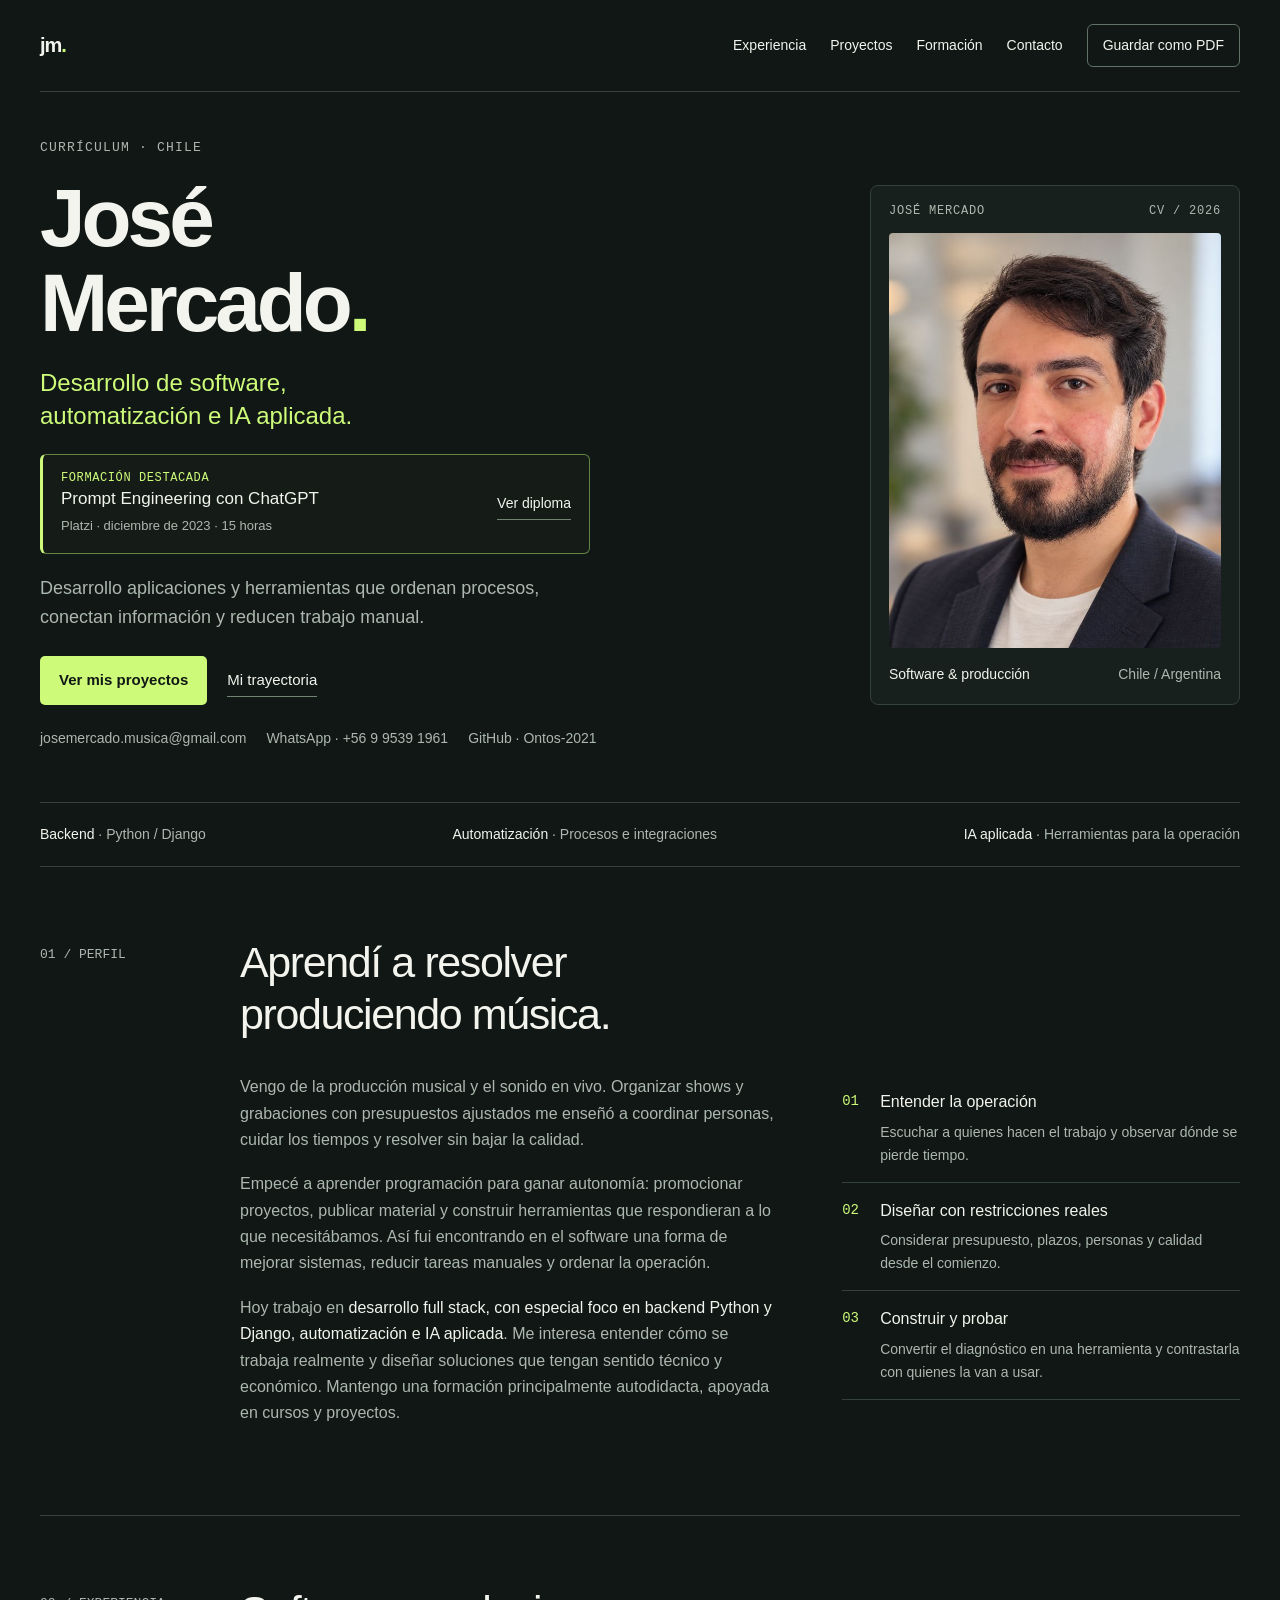
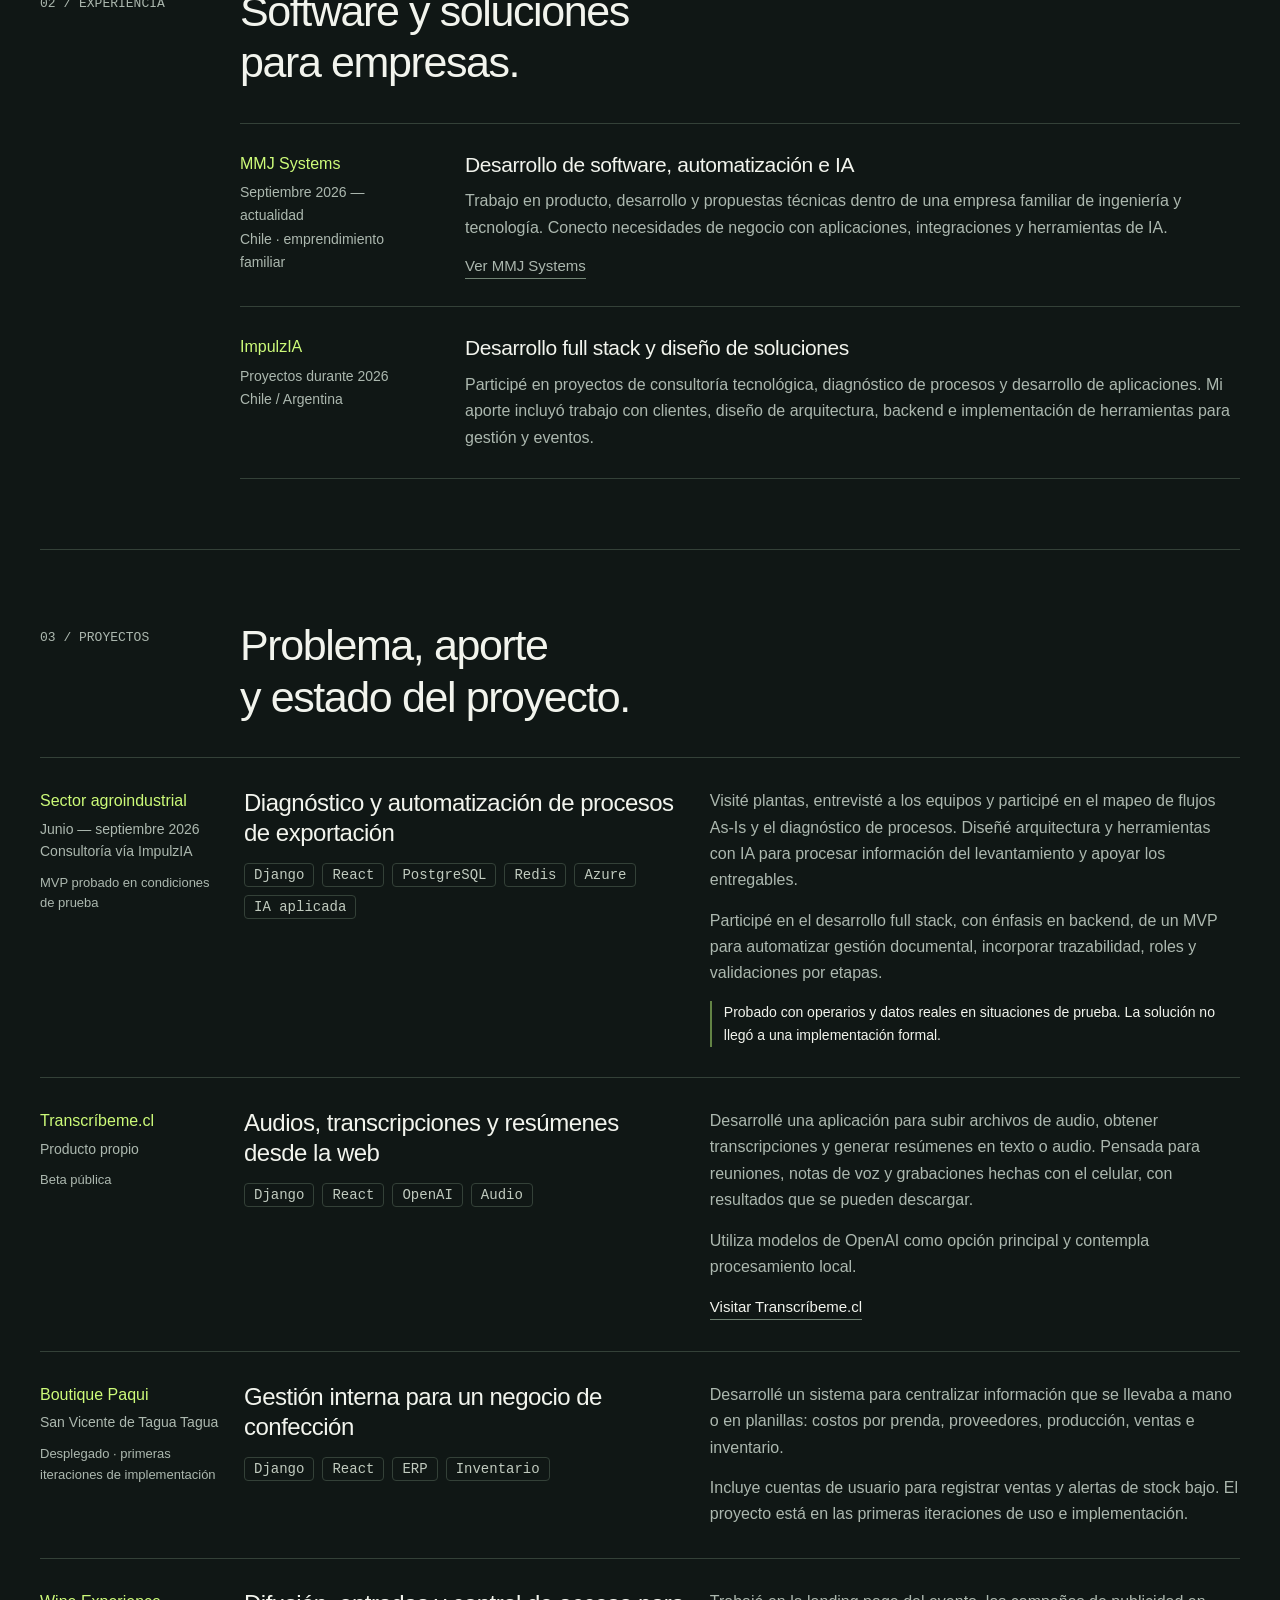
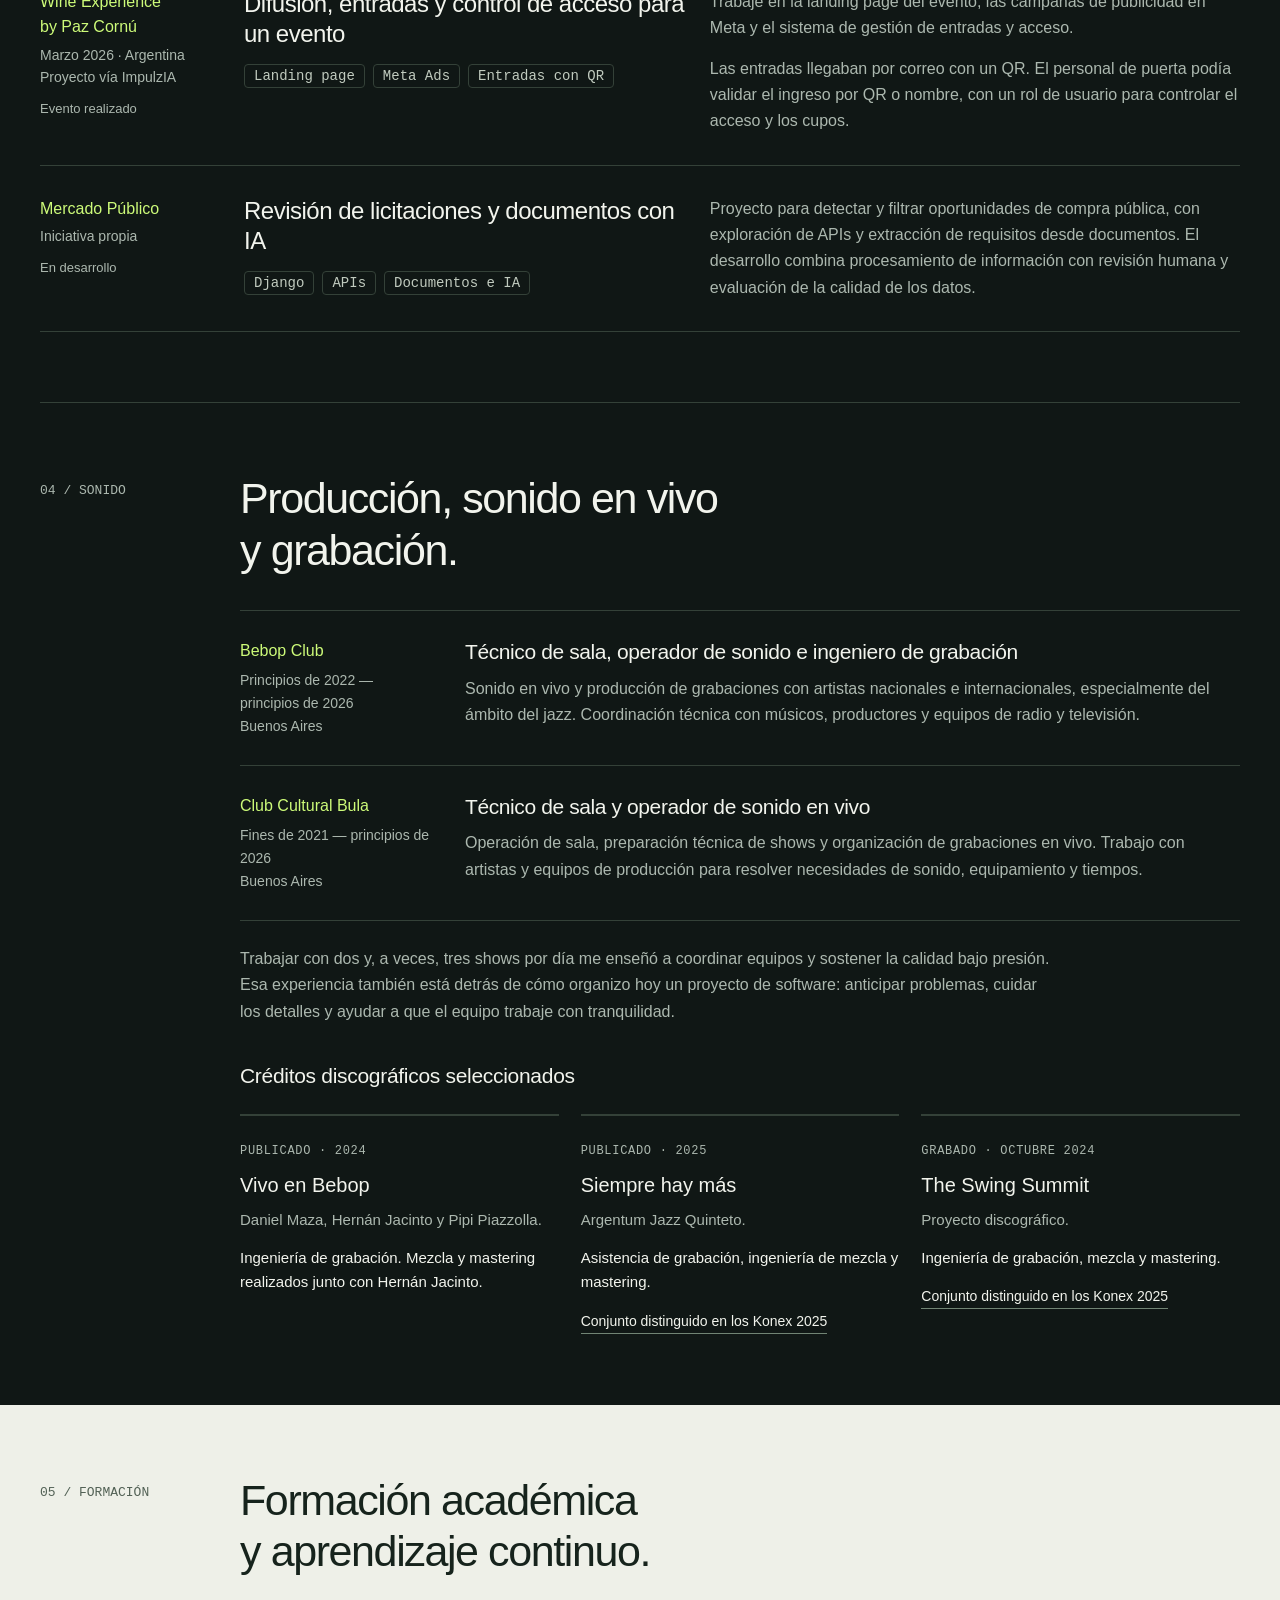
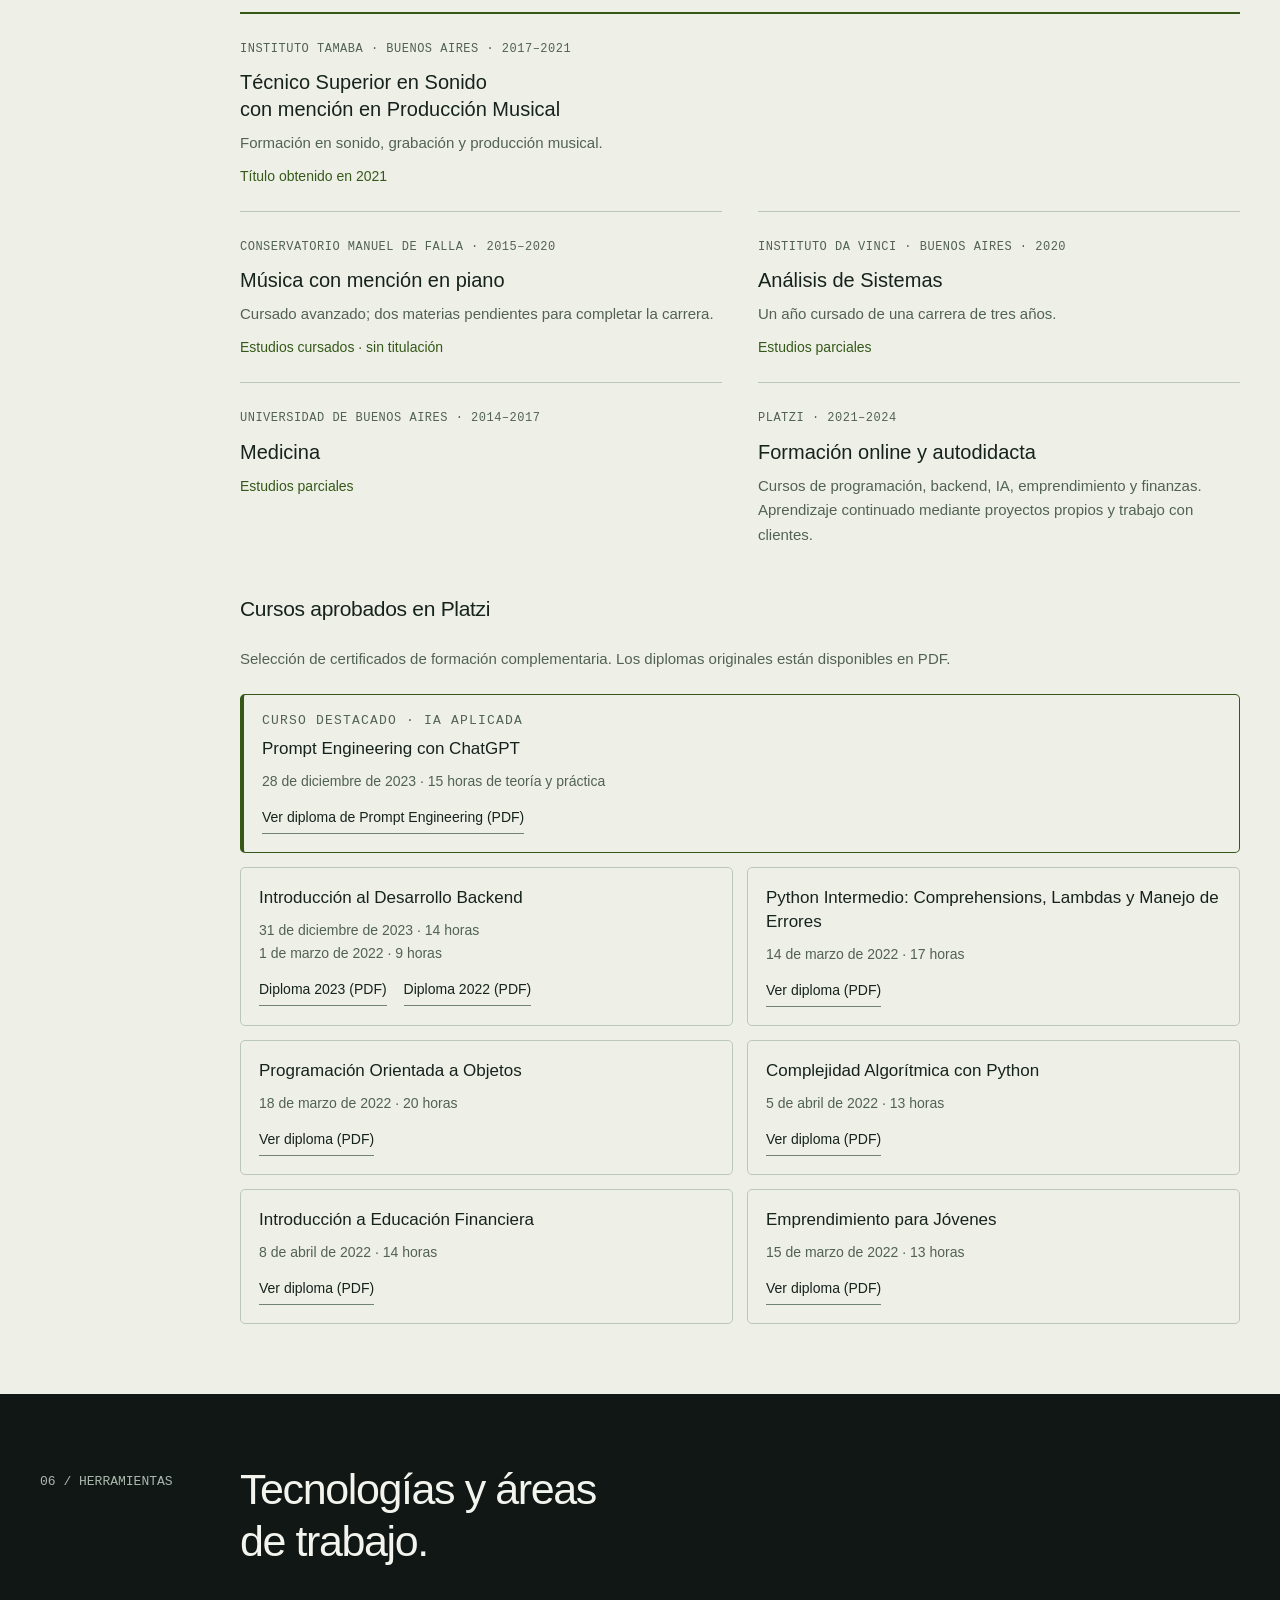
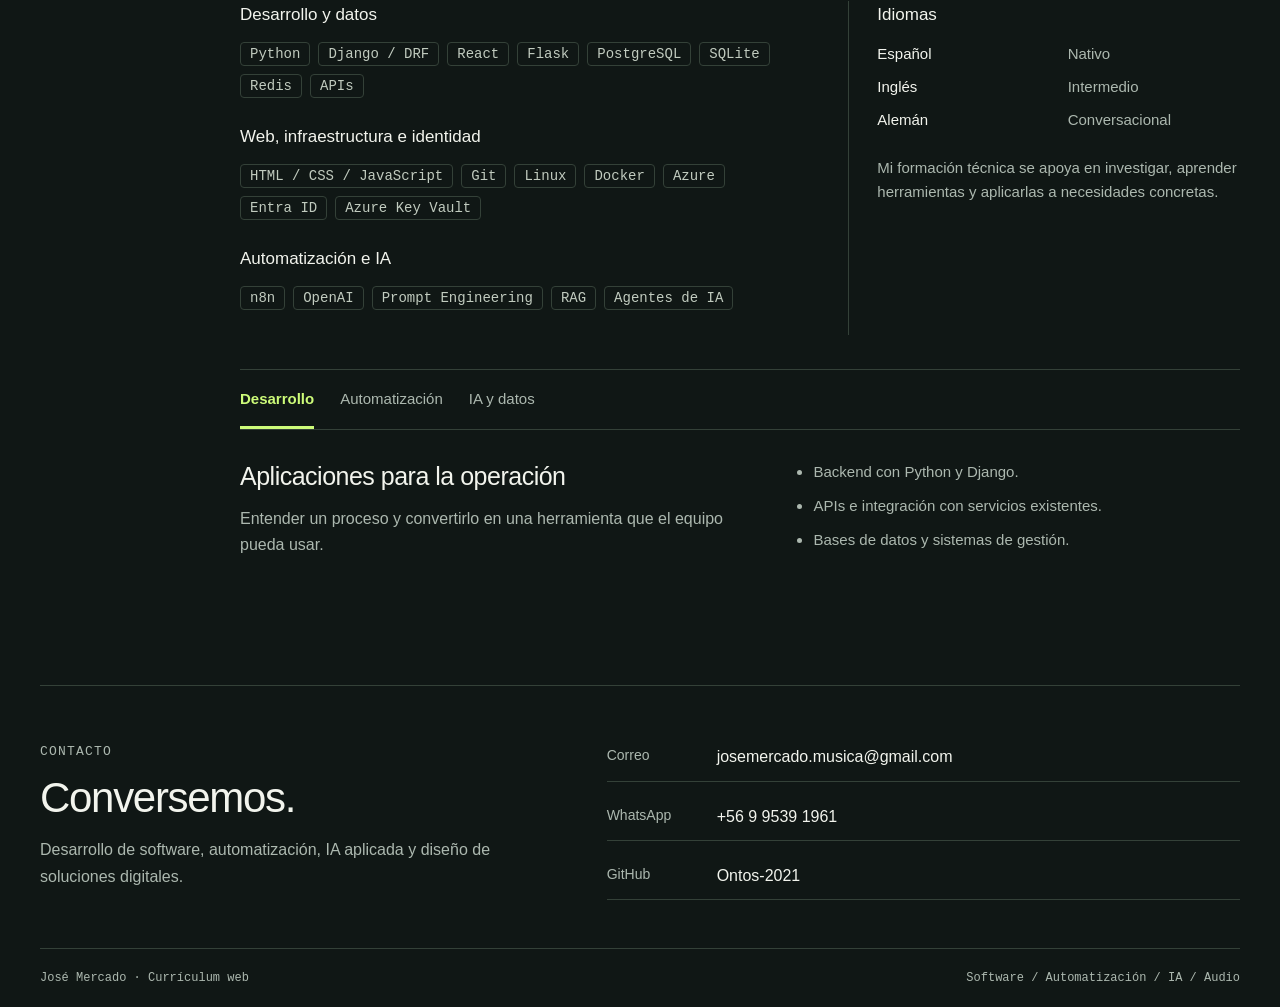
==== index.html @ 18542d86 "Fix iOS PDF dark background with an explicit light print canvas" ====
<!doctype html>
<html lang="es">
<head>
  <meta charset="utf-8">
  <meta name="viewport" content="width=device-width, initial-scale=1">
  <meta name="theme-color" content="#101715">
  <meta name="description" content="Currículum de José Mercado: desarrollo de software, automatización e IA aplicada. Experiencia, proyectos, producción musical, formación y certificados.">
  <title>José Mercado — Software, automatización e IA</title>
  <link rel="icon" type="image/svg+xml" href="data:image/svg+xml,%3Csvg xmlns='http://www.w3.org/2000/svg' viewBox='0 0 64 64'%3E%3Crect width='64' height='64' rx='16' fill='%23101715'/%3E%3Cpath d='M16 18h13v24q0 9-13 9M36 45V19l8 16 8-16v26' stroke='%23cdfb79' stroke-width='5' fill='none'/%3E%3C/svg%3E">
  <style>
    :root{--bg:#101715;--surface:#18201d;--text:#f2f4ed;--muted:#acb8af;--accent:#cdfb79;--line:#344138;--paper:#eef0e8;--ink:#16231c;font-family:Inter,"Segoe UI",Arial,sans-serif;color-scheme:dark;scroll-behavior:smooth}
    *{box-sizing:border-box}
    body{margin:0;background:var(--bg);color:var(--text);font-size:16px;line-height:1.65}
    a{color:inherit;text-decoration:none}
    button{font:inherit;cursor:pointer}
    button,a{-webkit-tap-highlight-color:transparent}
    a:focus-visible,button:focus-visible{outline:3px solid var(--accent);outline-offset:5px}
    ::selection{background:var(--accent);color:var(--bg)}
    .wrap{width:min(1200px,calc(100% - 80px));margin:auto}
    .skip{position:fixed;left:20px;top:-80px;background:var(--accent);color:var(--bg);padding:12px;z-index:50}
    .skip:focus{top:20px}
    .nav{display:flex;align-items:center;justify-content:space-between;gap:24px;padding:24px 0;border-bottom:1px solid var(--line)}
    .brand{font-weight:700;font-size:20px;letter-spacing:-1px}.brand span{color:var(--accent)}
    .nav-links{display:flex;align-items:center;gap:24px;font-size:14px}.nav-links a:hover{color:var(--accent)}
    .print-button{color:var(--text);background:transparent;border:1px solid #607166;padding:9px 15px;border-radius:6px;font-size:14px;white-space:nowrap}
    .print-button:hover{background:var(--accent);color:var(--bg);border-color:var(--accent)}
    .eyebrow{font:13px "SFMono-Regular",Consolas,monospace;text-transform:uppercase;letter-spacing:1.2px;color:var(--muted)}
    .hero{padding:48px 0 52px;display:grid;grid-template-columns:1.25fr .9fr;gap:64px;align-items:center}
    .name{margin:20px 0 0;font-size:clamp(52px,6.4vw,86px);line-height:1.04;font-weight:600;letter-spacing:-4px}
    .name>span{display:block}.name .accent{display:inline;color:var(--accent)}
    .role{font-size:24px;color:var(--accent);line-height:1.35;margin:22px 0;max-width:500px}
    .intro{max-width:560px;font-size:18px;color:var(--muted);line-height:1.65;margin:20px 0}
    .featured-cert{display:flex;align-items:center;justify-content:space-between;gap:20px;max-width:550px;padding:16px 18px;border:1px solid #638445;border-left:3px solid var(--accent);border-radius:6px;background:#cdfb7906}
    .featured-cert .eyebrow{display:block;font-size:12px;letter-spacing:.6px;color:var(--accent);margin-bottom:3px}
    .featured-cert strong{display:block;font-size:17px;font-weight:500;line-height:1.35}
    .featured-cert small{display:block;font-size:13px;color:var(--muted);margin-top:4px}
    .featured-cert .text-link{flex-shrink:0;font-size:14px}
    .actions{display:flex;gap:20px;flex-wrap:wrap;align-items:center;margin-top:23px}
    .primary{display:inline-flex;align-items:center;justify-content:center;padding:12px 19px;border-radius:5px;background:var(--accent);color:var(--bg);font-size:15px;font-weight:600}
    .primary:hover{background:#ddffa6}
    .text-link{font-size:15px;border-bottom:1px solid #718474;padding:4px 0}
    .text-link:hover{color:var(--accent)}
    .hero-contact{display:flex;flex-wrap:wrap;gap:7px 20px;margin-top:22px;font-size:14px;color:var(--muted)}
    .hero-contact a{overflow-wrap:anywhere}.hero-contact a:hover{color:var(--accent)}
    .portrait{max-width:370px;width:100%;justify-self:end;border:1px solid var(--line);border-radius:8px;padding:18px;background:var(--surface)}
    .portrait-top{display:flex;justify-content:space-between;gap:16px;font:12px Consolas,monospace;letter-spacing:.8px;color:var(--muted);padding-bottom:15px}
    .photo-placeholder{aspect-ratio:4/5;border:1px dashed #677967;border-radius:4px;background:#101715;display:flex;flex-direction:column;justify-content:center;align-items:center;gap:20px;text-align:center}
    .photo-placeholder .monogram{font-size:76px;line-height:1;letter-spacing:-6px;font-weight:500;color:#536650}
    .photo-placeholder .photo-label{font-size:13px;letter-spacing:1.2px;text-transform:uppercase;color:var(--muted)}
    .portrait-photo{display:block;width:100%;aspect-ratio:4/5;object-fit:cover;border-radius:4px}
    .portrait-caption{display:flex;justify-content:space-between;gap:14px;padding-top:15px;color:var(--muted);font-size:14px}
    .portrait-caption strong{color:var(--text);font-weight:500}
    .signal{display:flex;justify-content:space-between;gap:22px;padding:20px 0;border-top:1px solid var(--line);border-bottom:1px solid var(--line);font-size:14px;color:var(--muted)}
    .signal strong{color:var(--text);font-weight:500}
    .section{padding:70px 0;scroll-margin-top:22px}
    .section+.section{border-top:1px solid var(--line)}
    .section-heading{display:grid;grid-template-columns:180px 1fr;gap:20px;margin-bottom:34px}
    .section-heading h2{font-size:clamp(30px,3.6vw,43px);letter-spacing:-1.4px;line-height:1.2;font-weight:500;margin:0}
    .section-number{font:13px Consolas,monospace;color:var(--muted);padding-top:10px}
    .section-intro{margin:0 0 28px 200px;max-width:800px;color:var(--muted)}
    .profile-grid{display:grid;grid-template-columns:1.35fr 1fr;gap:65px;margin-left:200px}
    .profile-grid p{color:var(--muted);margin:0 0 18px}.profile-grid p strong{color:var(--text);font-weight:500}
    .principles{margin:0;padding:0;list-style:none}
    .principles li{padding:15px 0;border-bottom:1px solid var(--line);display:grid;grid-template-columns:28px 1fr;gap:10px}
    .principles b{color:var(--accent);font:14px Consolas,monospace;padding-top:4px}
    .principles span{font-size:16px}.principles small{display:block;color:var(--muted);font-size:14px;margin-top:5px}
    .career{margin-left:200px;border-top:1px solid var(--line)}
    .career-row{display:grid;grid-template-columns:190px 1fr;gap:35px;padding:27px 0;border-bottom:1px solid var(--line)}
    .career-meta{font-size:14px;color:var(--muted)}.career-meta strong{display:block;color:var(--accent);font-size:16px;font-weight:500;margin-bottom:4px}
    .career-row h3{font-size:21px;line-height:1.3;font-weight:500;letter-spacing:-.4px;margin:0 0 10px}
    .career-row p{color:var(--muted);margin:0}.career-row p+p{margin-top:12px}
    .projects{border-top:1px solid var(--line)}
    .project{display:grid;grid-template-columns:180px 1fr 1.2fr;gap:24px;padding:30px 0;border-bottom:1px solid var(--line)}
    .project-status{font-size:14px;color:var(--muted);line-height:1.6}
    .project-status strong{display:block;color:var(--accent);font-size:16px;font-weight:500;margin-bottom:4px}
    .project-status .state{display:block;margin-top:10px;font-size:13px}
    .project h3{font-size:24px;line-height:1.25;margin:0 0 15px;font-weight:500;letter-spacing:-.5px}
    .project p{margin:0 0 14px;color:var(--muted);font-size:16px}.project p:last-child{margin-bottom:0}
    .tags{display:flex;flex-wrap:wrap;gap:8px}.tag{border:1px solid var(--line);padding:3px 9px;border-radius:4px;font:14px Consolas,monospace;color:#c1cbbf}
    .project .outcome{color:var(--text);font-size:14px;border-left:2px solid #638445;padding-left:12px}
    .audio-work{margin-left:200px}
    .audio-work .career{margin-left:0}
    .audio-context{max-width:820px;color:var(--muted);margin:25px 0 34px}
    .subheading{font-size:21px;font-weight:500;letter-spacing:-.3px;margin:0 0 20px}
    .credits{display:grid;grid-template-columns:repeat(3,1fr);gap:22px}
    .credit{border-top:2px solid var(--line);padding-top:20px}
    .credit .eyebrow{font-size:12px;letter-spacing:.7px}
    .credit h4{font-size:20px;font-weight:500;line-height:1.3;margin:10px 0}
    .credit p{font-size:15px;color:var(--muted);margin:0 0 13px}
    .credit .credit-role{color:var(--text)}
    .credit .text-link{font-size:14px}
    .paper-section{background:var(--paper);color:var(--ink)}
    .paper-section .section-number,.paper-section .eyebrow{color:#526155}
    .paper-section a:focus-visible{outline-color:#355818}
    .education-content{margin-left:200px}
    .education-grid{display:grid;grid-template-columns:1fr 1fr;gap:23px 36px}
    .education-item{border-top:1px solid #bcc7bc;padding-top:20px}
    .education-item.degree{grid-column:1/-1;border-top:2px solid #355818}
    .education-item h3{font-size:20px;font-weight:500;line-height:1.35;margin:9px 0 8px}
    .education-item p{color:#526155;margin:0;font-size:15px}
    .education-item .education-status{display:block;color:#355818;font-size:14px;margin-top:9px}
    .education-item .eyebrow{font-size:12px;letter-spacing:.5px}
    .certificates{margin-top:44px}
    .certificates-intro{color:#526155;font-size:15px;margin:0 0 23px;max-width:800px}
    .certificate-grid{display:grid;grid-template-columns:1fr 1fr;gap:14px}
    .certificate{border:1px solid #bcc7bc;border-radius:5px;padding:18px;display:flex;flex-direction:column;align-items:flex-start;gap:9px}
    .certificate.featured{grid-column:1/-1;border-color:#355818;border-left:4px solid #355818}
    .certificate h4{font-size:17px;line-height:1.4;font-weight:500;margin:0}
    .certificate p{font-size:14px;color:#526155;margin:0}
    .certificate .text-link{color:var(--ink);border-color:#718474;font-size:14px}
    .certificate .text-link:hover{color:#355818}
    .certificate-links{display:flex;flex-wrap:wrap;gap:8px 17px}
    .skills-layout{display:grid;grid-template-columns:1.4fr 1fr;gap:60px;margin-left:200px}
    .skills-group{padding-bottom:25px}.skills-group h3{font-size:17px;font-weight:500;margin:0 0 13px}
    .languages{border-left:1px solid var(--line);padding-left:28px}
    .languages h3{font-size:17px;font-weight:500;margin:0 0 13px}
    .languages dl{margin:0;display:grid;grid-template-columns:1fr 1fr;gap:8px 18px;font-size:15px}
    .languages dt{color:var(--text)}.languages dd{margin:0;color:var(--muted)}
    .languages p{font-size:15px;color:var(--muted);margin:23px 0 0}
    .opportunity{margin:34px 0 0 200px;border-top:1px solid var(--line);scroll-margin-top:22px}
    .tabs{display:flex;gap:26px;border-bottom:1px solid var(--line)}
    .tab{border:none;border-bottom:3px solid transparent;background:transparent;color:var(--muted);padding:17px 0 14px;font-size:15px}
    .tab[aria-selected=true]{color:var(--accent);border-color:var(--accent);font-weight:600}.tab:hover{color:var(--accent)}
    .panel{display:grid;grid-template-columns:1.15fr 1fr;gap:40px;padding-top:30px;min-height:185px}
    .panel[hidden]{display:none}.panel h3{font-size:25px;letter-spacing:-.5px;font-weight:500;line-height:1.3;margin:0 0 13px}
    .panel p{color:var(--muted);font-size:16px;margin:0}.panel ul{padding-left:20px;margin:0;color:var(--muted)}
    .panel li{margin-bottom:9px;font-size:15px}
    .print-all-panels{display:none}
    .closing{border-top:1px solid var(--line);padding:48px 0;display:grid;grid-template-columns:1fr 1.25fr;gap:60px;align-items:center;scroll-margin-top:22px}
    .closing h2{font-size:42px;line-height:1.15;letter-spacing:-1.3px;font-weight:500;margin:15px 0 0}
    .closing p{color:var(--muted);margin:15px 0 0;font-size:16px}
    .contact-list{display:grid;gap:12px}.contact-list a{border-bottom:1px solid var(--line);padding:10px 0;display:grid;grid-template-columns:90px 1fr;gap:20px;font-size:16px}
    .contact-list a span:first-child{font-size:14px;color:var(--muted)}.contact-list a span:last-child{overflow-wrap:anywhere}
    .contact-list a:hover{color:var(--accent)}
    .footer{padding:22px 0;border-top:1px solid var(--line);display:flex;justify-content:space-between;gap:16px;font:12px Consolas,monospace;color:var(--muted)}
    @media(max-width:1000px){
      .wrap{width:calc(100% - 48px)}.nav-links{gap:18px}.hero{gap:35px;grid-template-columns:1.25fr .8fr}
      .role{font-size:22px}.portrait{padding:14px}.portrait-caption{flex-direction:column;gap:3px}
      .featured-cert{align-items:flex-start;gap:12px}.featured-cert strong{font-size:16px}
      .section-heading{grid-template-columns:120px 1fr}
      .profile-grid,.career,.section-intro,.audio-work,.education-content,.skills-layout,.opportunity{margin-left:140px}
      .profile-grid{gap:30px}.career-row{grid-template-columns:160px 1fr;gap:24px}
      .project{grid-template-columns:120px 1fr 1.15fr;gap:20px}.project h3{font-size:22px}
      .credits{gap:18px}.skills-layout{gap:30px}.signal{font-size:13px}.closing{gap:35px}
    }
    @media(max-width:740px){
      .wrap{width:calc(100% - 40px)}.nav{padding:18px 0}.nav-links>a{display:none}.nav-links{gap:0}
      .hero{grid-template-columns:1fr;gap:32px;padding:35px 0}.name{font-size:66px;letter-spacing:-3.5px;margin-top:15px}
      .role{font-size:22px;margin:20px 0}.intro{font-size:17px}
      .featured-cert{padding:14px;gap:14px}.featured-cert strong{font-size:16px}.featured-cert .text-link{font-size:13px}
      .hero-contact{gap:7px 18px}.portrait{justify-self:start;max-width:320px}.photo-placeholder{aspect-ratio:1/1}
      .portrait-caption{flex-direction:row;gap:10px}.signal{display:grid;grid-template-columns:1fr 1fr;gap:12px;padding:18px 0}
      .signal span:last-child{grid-column:1/-1}.section{padding:48px 0}
      .section-heading{grid-template-columns:1fr;gap:13px;margin-bottom:25px}.section-number{padding:0}.section-heading h2{font-size:32px;letter-spacing:-.8px}
      .profile-grid,.career,.section-intro,.audio-work,.education-content,.skills-layout,.opportunity{margin-left:0}
      .profile-grid,.skills-layout{grid-template-columns:1fr;gap:20px}.career-row{grid-template-columns:1fr;gap:12px;padding:23px 0}
      .career-meta strong{margin-bottom:2px}.career-row h3{font-size:21px}
      .project{grid-template-columns:1fr;gap:16px;padding:27px 0}.project-status .state{margin-top:4px}
      .project h3{font-size:23px}.project p{font-size:16px}.tag{font-size:13px}
      .credits{grid-template-columns:1fr;gap:24px}.credit h4{font-size:21px}.credit p{font-size:16px}
      .education-grid,.certificate-grid{grid-template-columns:1fr;gap:23px}.certificate-grid{gap:14px}
      .education-item.degree,.certificate.featured{grid-column:auto}.education-item h3{font-size:20px}.education-item p{font-size:16px}
      .certificates{margin-top:35px}.certificate p{font-size:14px}
      .languages{padding-left:20px}.tabs{gap:22px}.tab{font-size:14px}
      .panel{grid-template-columns:1fr;gap:20px;min-height:0}.panel h3{font-size:23px}
      .closing{grid-template-columns:1fr;gap:23px;padding:35px 0}.closing h2{font-size:34px}
      .contact-list a{grid-template-columns:75px 1fr;gap:12px;font-size:15px}.footer{flex-direction:column;gap:5px}
    }
    @media(max-width:380px){.name{font-size:58px}.featured-cert{flex-direction:column;gap:6px}.tabs{gap:16px}.tab{font-size:13px}.wrap{width:calc(100% - 32px)}}
    @media(prefers-reduced-motion:reduce){:root{scroll-behavior:auto}}
    @media print{
      @page{size:A4;margin:14mm}
      *{color:#17251c!important;background:transparent!important;box-shadow:none!important;animation:none!important}
      /* Explicit paper canvas: Safari/iOS can retain the dark canvas behind transparent backgrounds. */
      html,body{color-scheme:light!important;color-scheme:only light!important;background:#fff!important;-webkit-print-color-adjust:exact;print-color-adjust:exact}
      body{font-size:9.5pt;line-height:1.45}.wrap{width:100%}
      .nav,.portrait,.actions,.signal,.tabs,.skip,.footer,.print-button{display:none!important}
      .hero{display:block;padding:0 0 15px;border-bottom:1px solid #aaa}
      .name{font-size:32pt;letter-spacing:-1px;margin:6px 0}.name>span{display:inline}.name>span+span:before{content:' '}
      .eyebrow{font-size:8pt}.role{font-size:13pt;margin:8px 0}
      .intro{font-size:10pt;max-width:none;margin:9px 0}
      .featured-cert{padding:8px 11px;max-width:none;border-color:#aaa;gap:20px}
      .featured-cert strong{font-size:10pt}.featured-cert .eyebrow,.featured-cert small,.featured-cert .text-link{font-size:8pt}
      .hero-contact{font-size:9pt;margin:10px 0 0;gap:6px 18px}
      .section,.paper-section{padding:19px 0 0;border:0;break-inside:auto}
      .section-heading{display:block;margin-bottom:12px;break-after:avoid}.section-number{display:none}
      .section-heading h2{font-size:17pt;letter-spacing:-.3px}
      .section-intro{margin:0 0 12px;font-size:9pt}
      .profile-grid,.skills-layout{margin:0;display:grid;grid-template-columns:1.4fr 1fr;gap:22px}
      .profile-grid p{font-size:9pt;margin-bottom:8px}.principles li{padding:6px 0;break-inside:avoid}
      .principles span,.principles small{font-size:8.5pt}.principles b{font-size:9pt}
      .career,.audio-work,.education-content,.opportunity{margin-left:0}
      .career-row{grid-template-columns:135px 1fr;gap:18px;padding:10px 0;break-inside:avoid}
      .career-row h3{font-size:11pt;margin-bottom:5px}.career-row p{font-size:9pt}
      .career-meta,.career-meta strong{font-size:9pt}
      .project{grid-template-columns:95px 1fr 1.3fr;gap:14px;padding:12px 0;break-inside:avoid}
      .project h3{font-size:12pt;margin-bottom:7px}.project p{font-size:9pt;margin-bottom:8px}
      .project-status,.project-status strong,.project-status .state,.project .outcome{font-size:8pt}
      .tag{font-size:8pt;padding:2px 5px;border-color:#aaa}
      .audio-context{font-size:9pt;margin:12px 0}
      .subheading{font-size:12pt;margin-bottom:10px;break-after:avoid}
      .credits{grid-template-columns:repeat(3,1fr);gap:18px}.credit{padding-top:9px;break-inside:avoid}
      .credit h4{font-size:11pt;margin:5px 0}.credit p{font-size:8.5pt;margin-bottom:6px}
      .credit .eyebrow,.credit .text-link{font-size:7.5pt}
      .education-grid{grid-template-columns:1fr 1fr;gap:13px 22px}
      .education-item{padding-top:9px;break-inside:avoid}.education-item.degree{grid-column:1/-1}
      .education-item h3{font-size:11pt;margin:5px 0}.education-item p,.education-item .education-status{font-size:9pt}
      .education-item .eyebrow{font-size:8pt}
      .certificates{margin-top:18px}.certificates-intro{font-size:9pt;margin-bottom:10px}
      .certificate-grid{grid-template-columns:1fr 1fr;gap:10px}.certificate{padding:9px;gap:4px;break-inside:avoid}
      .certificate.featured{grid-column:1/-1}.certificate h4{font-size:10pt}
      .certificate p,.certificate .text-link{font-size:8pt}.certificate-links{gap:5px 12px}
      .skills-group{padding-bottom:12px}.skills-group h3,.languages h3{font-size:10pt;margin-bottom:7px}
      .languages{padding-left:18px}.languages dl,.languages p{font-size:9pt}.languages p{margin-top:12px}
      .opportunity{margin-top:12px}.panel{display:none!important}.print-all-panels{display:block;font-size:9pt}
      .print-all-panels p{margin:8px 0}
      .closing{display:block;padding:15px 0 0;margin-top:15px;break-inside:avoid}
      .closing h2{font-size:16pt;margin:5px 0}.closing p{font-size:9pt;margin:5px 0}
      .contact-list{margin-top:8px;gap:3px}.contact-list a{font-size:9pt;grid-template-columns:70px 1fr;padding:4px 0;gap:12px}
      .contact-list a span:first-child{font-size:8pt}
    }
  </style>
</head>
<body>
  <a class="skip" href="#contenido">Ir al contenido</a>
  <header class="wrap">
    <nav class="nav" aria-label="Navegación principal">
      <a class="brand" href="#inicio" aria-label="José Mercado, inicio">jm<span>.</span></a>
      <div class="nav-links">
        <a href="#experiencia">Experiencia</a><a href="#proyectos">Proyectos</a><a href="#formacion">Formación</a><a href="#contacto">Contacto</a>
        <button class="print-button" type="button" id="print">Guardar como PDF</button>
      </div>
    </nav>
  </header>
  <main id="contenido">
    <div class="wrap">
      <section class="hero" id="inicio" aria-labelledby="nombre">
        <div>
          <div class="eyebrow">Currículum · Chile</div>
          <h1 class="name" id="nombre"><span>José</span><span>Mercado<span class="accent">.</span></span></h1>
          <p class="role">Desarrollo de software,<br>automatización e IA aplicada.</p>
          <div class="featured-cert">
            <div><span class="eyebrow">Formación destacada</span><strong>Prompt Engineering con ChatGPT</strong><small>Platzi · diciembre de 2023 · 15 horas</small></div>
            <a class="text-link" href="certificados/diploma-prompt-engineering-chatgpt.pdf" target="_blank" rel="noopener noreferrer" aria-label="Ver diploma de Prompt Engineering con ChatGPT, PDF">Ver diploma</a>
          </div>
          <p class="intro">Desarrollo aplicaciones y herramientas que ordenan procesos, conectan información y reducen trabajo manual.</p>
          <div class="actions"><a class="primary" href="#proyectos">Ver mis proyectos</a><a class="text-link" href="#perfil">Mi trayectoria</a></div>
          <div class="hero-contact" aria-label="Contacto y perfil profesional">
            <a href="mailto:josemercado.musica@gmail.com">josemercado.musica@gmail.com</a>
            <a href="https://wa.me/56995391961" target="_blank" rel="noopener noreferrer" aria-label="Contactar a José por WhatsApp, +56 9 9539 1961">WhatsApp · +56 9 9539 1961</a>
            <a href="https://github.com/Ontos-2021" target="_blank" rel="noopener noreferrer">GitHub · Ontos-2021</a>
          </div>
        </div>
        <div class="portrait">
          <div class="portrait-top"><span>JOSÉ MERCADO</span><span>CV / 2026</span></div>
          <img class="portrait-photo" src="assets/jose-mercado.jpg" alt="Retrato de José Mercado">
          <div class="portrait-caption"><strong>Software &amp; producción</strong><span>Chile / Argentina</span></div>
        </div>
      </section>
      <div class="signal"><span><strong>Backend</strong> · Python / Django</span><span><strong>Automatización</strong> · Procesos e integraciones</span><span><strong>IA aplicada</strong> · Herramientas para la operación</span></div>

      <section class="section" id="perfil" aria-labelledby="perfil-titulo">
        <div class="section-heading"><div class="section-number">01 / PERFIL</div><h2 id="perfil-titulo">Aprendí a resolver<br>produciendo música.</h2></div>
        <div class="profile-grid">
          <div>
            <p>Vengo de la producción musical y el sonido en vivo. Organizar shows y grabaciones con presupuestos ajustados me enseñó a coordinar personas, cuidar los tiempos y resolver sin bajar la calidad.</p>
            <p>Empecé a aprender programación para ganar autonomía: promocionar proyectos, publicar material y construir herramientas que respondieran a lo que necesitábamos. Así fui encontrando en el software una forma de mejorar sistemas, reducir tareas manuales y ordenar la operación.</p>
            <p>Hoy trabajo en <strong>desarrollo full stack, con especial foco en backend Python y Django, automatización e IA aplicada</strong>. Me interesa entender cómo se trabaja realmente y diseñar soluciones que tengan sentido técnico y económico. Mantengo una formación principalmente autodidacta, apoyada en cursos y proyectos.</p>
          </div>
          <ul class="principles">
            <li><b>01</b><span>Entender la operación<small>Escuchar a quienes hacen el trabajo y observar dónde se pierde tiempo.</small></span></li>
            <li><b>02</b><span>Diseñar con restricciones reales<small>Considerar presupuesto, plazos, personas y calidad desde el comienzo.</small></span></li>
            <li><b>03</b><span>Construir y probar<small>Convertir el diagnóstico en una herramienta y contrastarla con quienes la van a usar.</small></span></li>
          </ul>
        </div>
      </section>

      <section class="section" id="experiencia" aria-labelledby="experiencia-titulo">
        <div class="section-heading"><div class="section-number">02 / EXPERIENCIA</div><h2 id="experiencia-titulo">Software y soluciones<br>para empresas.</h2></div>
        <div class="career">
          <article class="career-row">
            <div class="career-meta"><strong>MMJ Systems</strong>Septiembre 2026 — actualidad<br>Chile · emprendimiento familiar</div>
            <div><h3>Desarrollo de software, automatización e IA</h3><p>Trabajo en producto, desarrollo y propuestas técnicas dentro de una empresa familiar de ingeniería y tecnología. Conecto necesidades de negocio con aplicaciones, integraciones y herramientas de IA.</p><p><a class="text-link" href="https://mmjsystems.cl" target="_blank" rel="noopener noreferrer">Ver MMJ Systems</a></p></div>
          </article>
          <article class="career-row">
            <div class="career-meta"><strong>ImpulzIA</strong>Proyectos durante 2026<br>Chile / Argentina</div>
            <div><h3>Desarrollo full stack y diseño de soluciones</h3><p>Participé en proyectos de consultoría tecnológica, diagnóstico de procesos y desarrollo de aplicaciones. Mi aporte incluyó trabajo con clientes, diseño de arquitectura, backend e implementación de herramientas para gestión y eventos.</p></div>
          </article>
        </div>
      </section>

      <section class="section" id="proyectos" aria-labelledby="proyectos-titulo">
        <div class="section-heading"><div class="section-number">03 / PROYECTOS</div><h2 id="proyectos-titulo">Problema, aporte<br>y estado del proyecto.</h2></div>
        <div class="projects">
          <article class="project">
            <div class="project-status"><strong>Sector agroindustrial</strong>Junio — septiembre 2026<br>Consultoría vía ImpulzIA<span class="state">MVP probado en condiciones de prueba</span></div>
            <div><h3>Diagnóstico y automatización de procesos de exportación</h3><div class="tags"><span class="tag">Django</span><span class="tag">React</span><span class="tag">PostgreSQL</span><span class="tag">Redis</span><span class="tag">Azure</span><span class="tag">IA aplicada</span></div></div>
            <div>
              <p>Visité plantas, entrevisté a los equipos y participé en el mapeo de flujos As-Is y el diagnóstico de procesos. Diseñé arquitectura y herramientas con IA para procesar información del levantamiento y apoyar los entregables.</p>
              <p>Participé en el desarrollo full stack, con énfasis en backend, de un MVP para automatizar gestión documental, incorporar trazabilidad, roles y validaciones por etapas.</p>
              <p class="outcome">Probado con operarios y datos reales en situaciones de prueba. La solución no llegó a una implementación formal.</p>
            </div>
          </article>
          <article class="project">
            <div class="project-status"><strong>Transcríbeme.cl</strong>Producto propio<span class="state">Beta pública</span></div>
            <div><h3>Audios, transcripciones y resúmenes desde la web</h3><div class="tags"><span class="tag">Django</span><span class="tag">React</span><span class="tag">OpenAI</span><span class="tag">Audio</span></div></div>
            <div><p>Desarrollé una aplicación para subir archivos de audio, obtener transcripciones y generar resúmenes en texto o audio. Pensada para reuniones, notas de voz y grabaciones hechas con el celular, con resultados que se pueden descargar.</p><p>Utiliza modelos de OpenAI como opción principal y contempla procesamiento local.</p><a class="text-link" href="https://transcribeme.cl" target="_blank" rel="noopener noreferrer">Visitar Transcríbeme.cl</a></div>
          </article>
          <article class="project">
            <div class="project-status"><strong>Boutique Paqui</strong>San Vicente de Tagua Tagua<span class="state">Desplegado · primeras iteraciones de implementación</span></div>
            <div><h3>Gestión interna para un negocio de confección</h3><div class="tags"><span class="tag">Django</span><span class="tag">React</span><span class="tag">ERP</span><span class="tag">Inventario</span></div></div>
            <div><p>Desarrollé un sistema para centralizar información que se llevaba a mano o en planillas: costos por prenda, proveedores, producción, ventas e inventario.</p><p>Incluye cuentas de usuario para registrar ventas y alertas de stock bajo. El proyecto está en las primeras iteraciones de uso e implementación.</p></div>
          </article>
          <article class="project">
            <div class="project-status"><strong>Wine Experience<br>by Paz Cornú</strong>Marzo 2026 · Argentina<br>Proyecto vía ImpulzIA<span class="state">Evento realizado</span></div>
            <div><h3>Difusión, entradas y control de acceso para un evento</h3><div class="tags"><span class="tag">Landing page</span><span class="tag">Meta Ads</span><span class="tag">Entradas con QR</span></div></div>
            <div><p>Trabajé en la landing page del evento, las campañas de publicidad en Meta y el sistema de gestión de entradas y acceso.</p><p>Las entradas llegaban por correo con un QR. El personal de puerta podía validar el ingreso por QR o nombre, con un rol de usuario para controlar el acceso y los cupos.</p></div>
          </article>
          <article class="project">
            <div class="project-status"><strong>Mercado Público</strong>Iniciativa propia<span class="state">En desarrollo</span></div>
            <div><h3>Revisión de licitaciones y documentos con IA</h3><div class="tags"><span class="tag">Django</span><span class="tag">APIs</span><span class="tag">Documentos e IA</span></div></div>
            <div><p>Proyecto para detectar y filtrar oportunidades de compra pública, con exploración de APIs y extracción de requisitos desde documentos. El desarrollo combina procesamiento de información con revisión humana y evaluación de la calidad de los datos.</p></div>
          </article>
        </div>
      </section>

      <section class="section" id="audio" aria-labelledby="audio-titulo">
        <div class="section-heading"><div class="section-number">04 / SONIDO</div><h2 id="audio-titulo">Producción, sonido en vivo<br>y grabación.</h2></div>
        <div class="audio-work">
          <div class="career">
            <article class="career-row">
              <div class="career-meta"><strong>Bebop Club</strong>Principios de 2022 — principios de 2026<br>Buenos Aires</div>
              <div><h3>Técnico de sala, operador de sonido e ingeniero de grabación</h3><p>Sonido en vivo y producción de grabaciones con artistas nacionales e internacionales, especialmente del ámbito del jazz. Coordinación técnica con músicos, productores y equipos de radio y televisión.</p></div>
            </article>
            <article class="career-row">
              <div class="career-meta"><strong>Club Cultural Bula</strong>Fines de 2021 — principios de 2026<br>Buenos Aires</div>
              <div><h3>Técnico de sala y operador de sonido en vivo</h3><p>Operación de sala, preparación técnica de shows y organización de grabaciones en vivo. Trabajo con artistas y equipos de producción para resolver necesidades de sonido, equipamiento y tiempos.</p></div>
            </article>
          </div>
          <p class="audio-context">Trabajar con dos y, a veces, tres shows por día me enseñó a coordinar equipos y sostener la calidad bajo presión. Esa experiencia también está detrás de cómo organizo hoy un proyecto de software: anticipar problemas, cuidar los detalles y ayudar a que el equipo trabaje con tranquilidad.</p>
          <h3 class="subheading">Créditos discográficos seleccionados</h3>
          <div class="credits">
            <article class="credit">
              <span class="eyebrow">Publicado · 2024</span><h4>Vivo en Bebop</h4><p>Daniel Maza, Hernán Jacinto y Pipi Piazzolla.</p><p class="credit-role">Ingeniería de grabación. Mezcla y mastering realizados junto con Hernán Jacinto.</p>
            </article>
            <article class="credit">
              <span class="eyebrow">Publicado · 2025</span><h4>Siempre hay más</h4><p>Argentum Jazz Quinteto.</p><p class="credit-role">Asistencia de grabación, ingeniería de mezcla y mastering.</p><a class="text-link" href="https://www.fundacionkonex.org/b5679-argentum-jazz-quinteto" target="_blank" rel="noopener noreferrer" aria-label="Ver el reconocimiento de Argentum Jazz Quinteto en la Fundación Konex">Conjunto distinguido en los Konex 2025</a>
            </article>
            <article class="credit">
              <span class="eyebrow">Grabado · octubre 2024</span><h4>The Swing Summit</h4><p>Proyecto discográfico.</p><p class="credit-role">Ingeniería de grabación, mezcla y mastering.</p><a class="text-link" href="https://www.fundacionkonex.org/b5681-swing-summit-trio" target="_blank" rel="noopener noreferrer" aria-label="Ver el reconocimiento de Swing Summit Trío en la Fundación Konex">Conjunto distinguido en los Konex 2025</a>
            </article>
          </div>
        </div>
      </section>
    </div>

    <section class="section paper-section" id="formacion" aria-labelledby="formacion-titulo">
      <div class="wrap">
        <div class="section-heading"><div class="section-number">05 / FORMACIÓN</div><h2 id="formacion-titulo">Formación académica<br>y aprendizaje continuo.</h2></div>
        <div class="education-content">
          <div class="education-grid">
            <article class="education-item degree">
              <span class="eyebrow">Instituto Tamaba · Buenos Aires · 2017–2021</span><h3>Técnico Superior en Sonido<br>con mención en Producción Musical</h3><p>Formación en sonido, grabación y producción musical.</p><span class="education-status">Título obtenido en 2021</span>
            </article>
            <article class="education-item">
              <span class="eyebrow">Conservatorio Manuel de Falla · 2015–2020</span><h3>Música con mención en piano</h3><p>Cursado avanzado; dos materias pendientes para completar la carrera.</p><span class="education-status">Estudios cursados · sin titulación</span>
            </article>
            <article class="education-item">
              <span class="eyebrow">Instituto Da Vinci · Buenos Aires · 2020</span><h3>Análisis de Sistemas</h3><p>Un año cursado de una carrera de tres años.</p><span class="education-status">Estudios parciales</span>
            </article>
            <article class="education-item">
              <span class="eyebrow">Universidad de Buenos Aires · 2014–2017</span><h3>Medicina</h3><span class="education-status">Estudios parciales</span>
            </article>
            <article class="education-item">
              <span class="eyebrow">Platzi · 2021–2024</span><h3>Formación online y autodidacta</h3><p>Cursos de programación, backend, IA, emprendimiento y finanzas. Aprendizaje continuado mediante proyectos propios y trabajo con clientes.</p>
            </article>
          </div>
          <div class="certificates" id="certificados">
            <h3 class="subheading">Cursos aprobados en Platzi</h3>
            <p class="certificates-intro">Selección de certificados de formación complementaria. Los diplomas originales están disponibles en PDF.</p>
            <div class="certificate-grid">
              <article class="certificate featured">
                <span class="eyebrow">Curso destacado · IA aplicada</span><h4>Prompt Engineering con ChatGPT</h4><p>28 de diciembre de 2023 · 15 horas de teoría y práctica</p><a class="text-link" href="certificados/diploma-prompt-engineering-chatgpt.pdf" target="_blank" rel="noopener noreferrer">Ver diploma de Prompt Engineering (PDF)</a>
              </article>
              <article class="certificate">
                <h4>Introducción al Desarrollo Backend</h4><p>31 de diciembre de 2023 · 14 horas<br>1 de marzo de 2022 · 9 horas</p><div class="certificate-links"><a class="text-link" href="certificados/diploma-backend.pdf" target="_blank" rel="noopener noreferrer">Diploma 2023 (PDF)</a><a class="text-link" href="certificados/diploma-backend-introduccion.pdf" target="_blank" rel="noopener noreferrer">Diploma 2022 (PDF)</a></div>
              </article>
              <article class="certificate">
                <h4>Python Intermedio: Comprehensions, Lambdas y Manejo de Errores</h4><p>14 de marzo de 2022 · 17 horas</p><a class="text-link" href="certificados/diploma-python-intermedio.pdf" target="_blank" rel="noopener noreferrer">Ver diploma (PDF)</a>
              </article>
              <article class="certificate">
                <h4>Programación Orientada a Objetos</h4><p>18 de marzo de 2022 · 20 horas</p><a class="text-link" href="certificados/diploma-oop.pdf" target="_blank" rel="noopener noreferrer">Ver diploma (PDF)</a>
              </article>
              <article class="certificate">
                <h4>Complejidad Algorítmica con Python</h4><p>5 de abril de 2022 · 13 horas</p><a class="text-link" href="certificados/diploma-algoritmos-python.pdf" target="_blank" rel="noopener noreferrer">Ver diploma (PDF)</a>
              </article>
              <article class="certificate">
                <h4>Introducción a Educación Financiera</h4><p>8 de abril de 2022 · 14 horas</p><a class="text-link" href="certificados/diploma-intro-finanzas.pdf" target="_blank" rel="noopener noreferrer">Ver diploma (PDF)</a>
              </article>
              <article class="certificate">
                <h4>Emprendimiento para Jóvenes</h4><p>15 de marzo de 2022 · 13 horas</p><a class="text-link" href="certificados/diploma-curso-de-emprendimiento-para-jovenes.pdf" target="_blank" rel="noopener noreferrer">Ver diploma (PDF)</a>
              </article>
            </div>
          </div>
        </div>
      </div>
    </section>

    <div class="wrap">
      <section class="section" id="herramientas" aria-labelledby="herramientas-titulo">
        <div class="section-heading"><div class="section-number">06 / HERRAMIENTAS</div><h2 id="herramientas-titulo">Tecnologías y áreas<br>de trabajo.</h2></div>
        <div class="skills-layout">
          <div>
            <div class="skills-group"><h3>Desarrollo y datos</h3><div class="tags"><span class="tag">Python</span><span class="tag">Django / DRF</span><span class="tag">React</span><span class="tag">Flask</span><span class="tag">PostgreSQL</span><span class="tag">SQLite</span><span class="tag">Redis</span><span class="tag">APIs</span></div></div>
            <div class="skills-group"><h3>Web, infraestructura e identidad</h3><div class="tags"><span class="tag">HTML / CSS / JavaScript</span><span class="tag">Git</span><span class="tag">Linux</span><span class="tag">Docker</span><span class="tag">Azure</span><span class="tag">Entra ID</span><span class="tag">Azure Key Vault</span></div></div>
            <div class="skills-group"><h3>Automatización e IA</h3><div class="tags"><span class="tag">n8n</span><span class="tag">OpenAI</span><span class="tag">Prompt Engineering</span><span class="tag">RAG</span><span class="tag">Agentes de IA</span></div></div>
          </div>
          <div class="languages"><h3>Idiomas</h3><dl><dt>Español</dt><dd>Nativo</dd><dt>Inglés</dt><dd>Intermedio</dd><dt>Alemán</dt><dd>Conversacional</dd></dl><p>Mi formación técnica se apoya en investigar, aprender herramientas y aplicarlas a necesidades concretas.</p></div>
        </div>
        <div class="opportunity" id="aporte">
          <div class="tabs" role="tablist" aria-label="Áreas de aporte">
            <button class="tab" role="tab" id="tab-desarrollo" aria-controls="panel-desarrollo" aria-selected="true" tabindex="0">Desarrollo</button>
            <button class="tab" role="tab" id="tab-automatizacion" aria-controls="panel-automatizacion" aria-selected="false" tabindex="-1">Automatización</button>
            <button class="tab" role="tab" id="tab-informacion" aria-controls="panel-informacion" aria-selected="false" tabindex="-1">IA y datos</button>
          </div>
          <div class="panel" role="tabpanel" id="panel-desarrollo" aria-labelledby="tab-desarrollo" tabindex="0"><div><h3>Aplicaciones para la operación</h3><p>Entender un proceso y convertirlo en una herramienta que el equipo pueda usar.</p></div><ul><li>Backend con Python y Django.</li><li>APIs e integración con servicios existentes.</li><li>Bases de datos y sistemas de gestión.</li></ul></div>
          <div class="panel" role="tabpanel" id="panel-automatizacion" aria-labelledby="tab-automatizacion" tabindex="0" hidden><div><h3>Menos tareas repetitivas</h3><p>Conectar información y herramientas para simplificar el trabajo diario.</p></div><ul><li>Flujos con n8n y scripts en Python.</li><li>Sincronización de datos entre sistemas.</li><li>Procesamiento y normalización de información.</li></ul></div>
          <div class="panel" role="tabpanel" id="panel-informacion" aria-labelledby="tab-informacion" tabindex="0" hidden><div><h3>IA dentro de un proceso útil</h3><p>Aplicar modelos a documentos, audios y datos, con revisión humana donde hace falta.</p></div><ul><li>Transcripción y resumen de audio.</li><li>Consulta de documentos con RAG.</li><li>Asistencia para diagnósticos y entregables.</li></ul></div>
          <div class="print-all-panels"><p><strong>Desarrollo:</strong> aplicaciones web, APIs y herramientas de gestión con Python y Django.</p><p><strong>Automatización:</strong> integración de sistemas, sincronización de datos y reducción de tareas manuales.</p><p><strong>IA y datos:</strong> transcripción y resumen de audio, consulta de documentos y asistencia con revisión humana.</p></div>
        </div>
      </section>
      <section class="closing" id="contacto" aria-labelledby="contacto-titulo">
        <div><div class="eyebrow">Contacto</div><h2 id="contacto-titulo">Conversemos.</h2><p>Desarrollo de software, automatización, IA aplicada y diseño de soluciones digitales.</p></div>
        <div class="contact-list">
          <a href="mailto:josemercado.musica@gmail.com"><span>Correo</span><span>josemercado.musica@gmail.com</span></a>
          <a href="https://wa.me/56995391961" target="_blank" rel="noopener noreferrer"><span>WhatsApp</span><span>+56 9 9539 1961</span></a>
          <a href="https://github.com/Ontos-2021" target="_blank" rel="noopener noreferrer"><span>GitHub</span><span>Ontos-2021</span></a>
        </div>
      </section>
      <footer class="footer"><span>José Mercado · Currículum web</span><span>Software / Automatización / IA / Audio</span></footer>
    </div>
  </main>
  <script>
    document.getElementById('print').addEventListener('click',()=>window.print());
    const tabs=[...document.querySelectorAll('[role="tab"]')];
    function activate(tab,focus=false){tabs.forEach(item=>{const selected=item===tab;item.setAttribute('aria-selected',String(selected));item.tabIndex=selected?0:-1;document.getElementById(item.getAttribute('aria-controls')).hidden=!selected;});if(focus)tab.focus();}
    tabs.forEach((tab,index)=>{tab.addEventListener('click',()=>activate(tab));tab.addEventListener('keydown',event=>{let next;if(event.key==='ArrowRight')next=(index+1)%tabs.length;if(event.key==='ArrowLeft')next=(index+tabs.length-1)%tabs.length;if(event.key==='Home')next=0;if(event.key==='End')next=tabs.length-1;if(next!==undefined){event.preventDefault();activate(tabs[next],true);}});});
  </script>
</body>
</html>
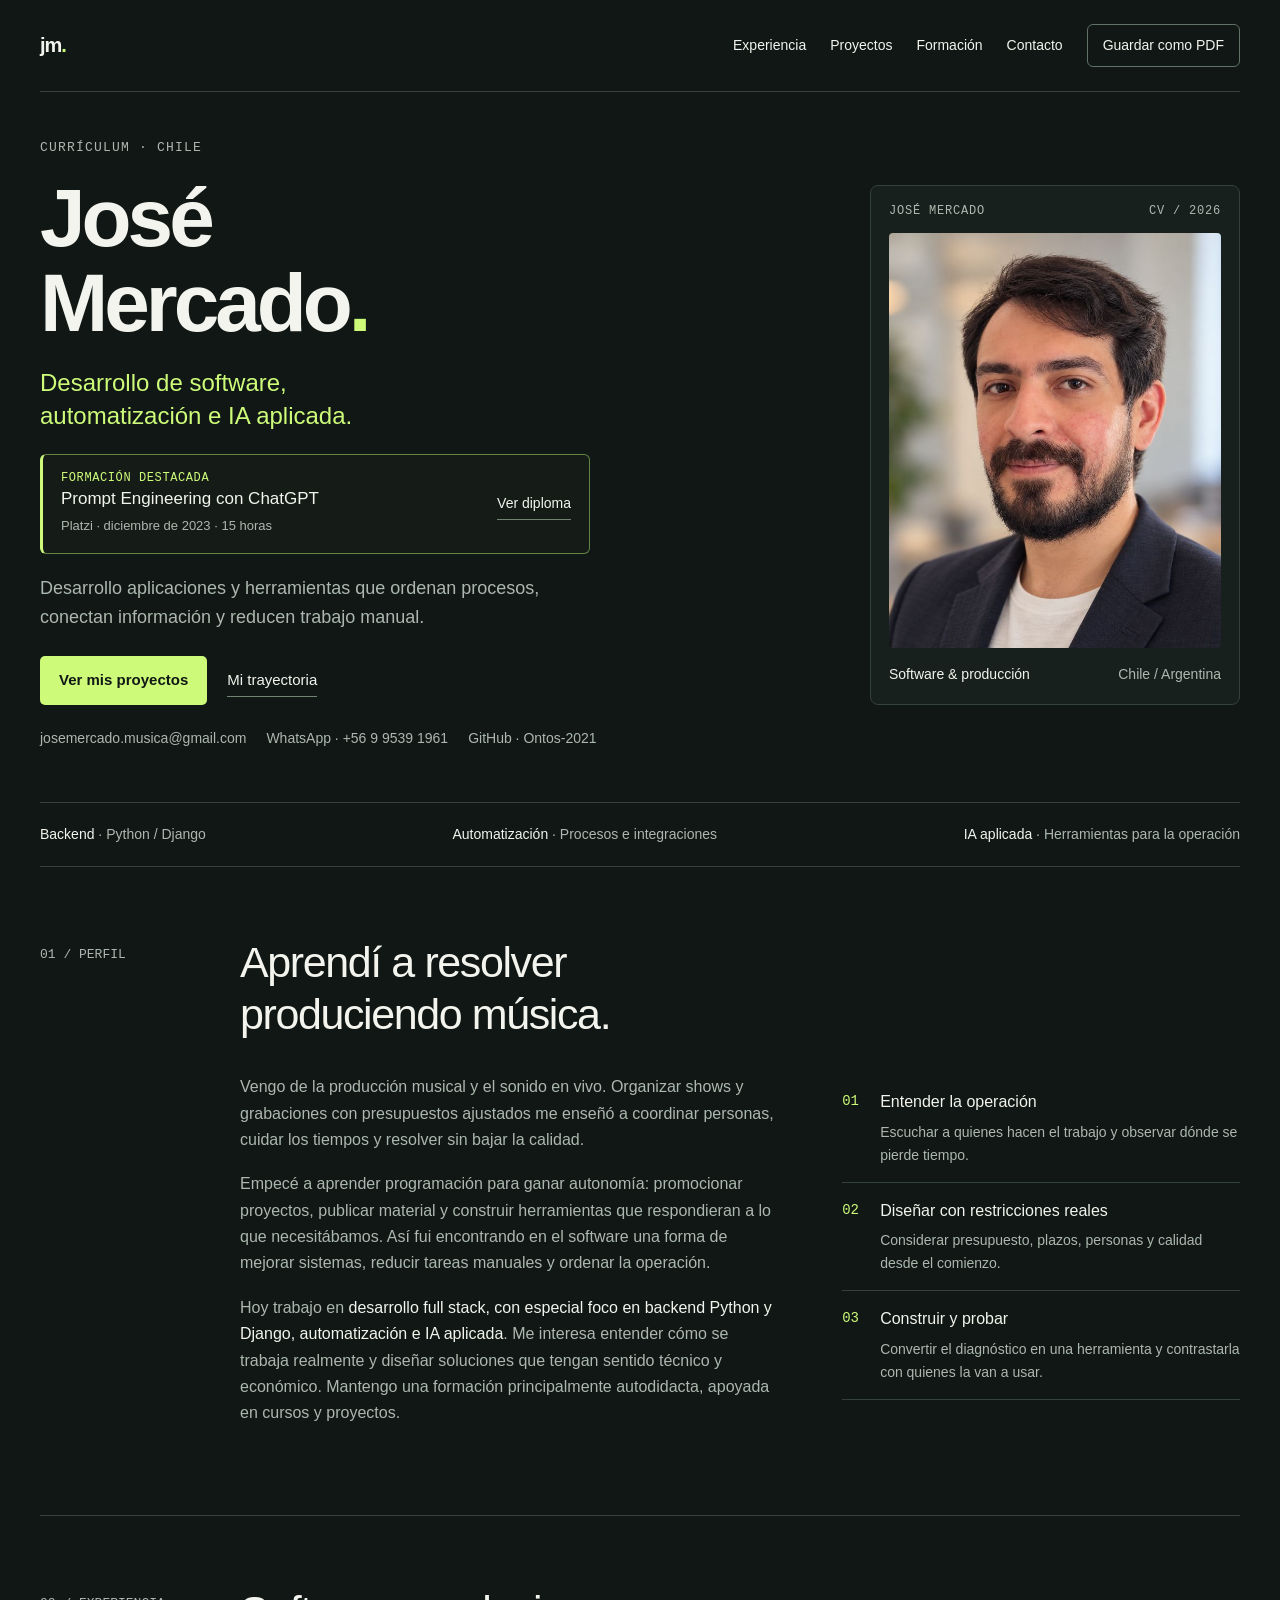
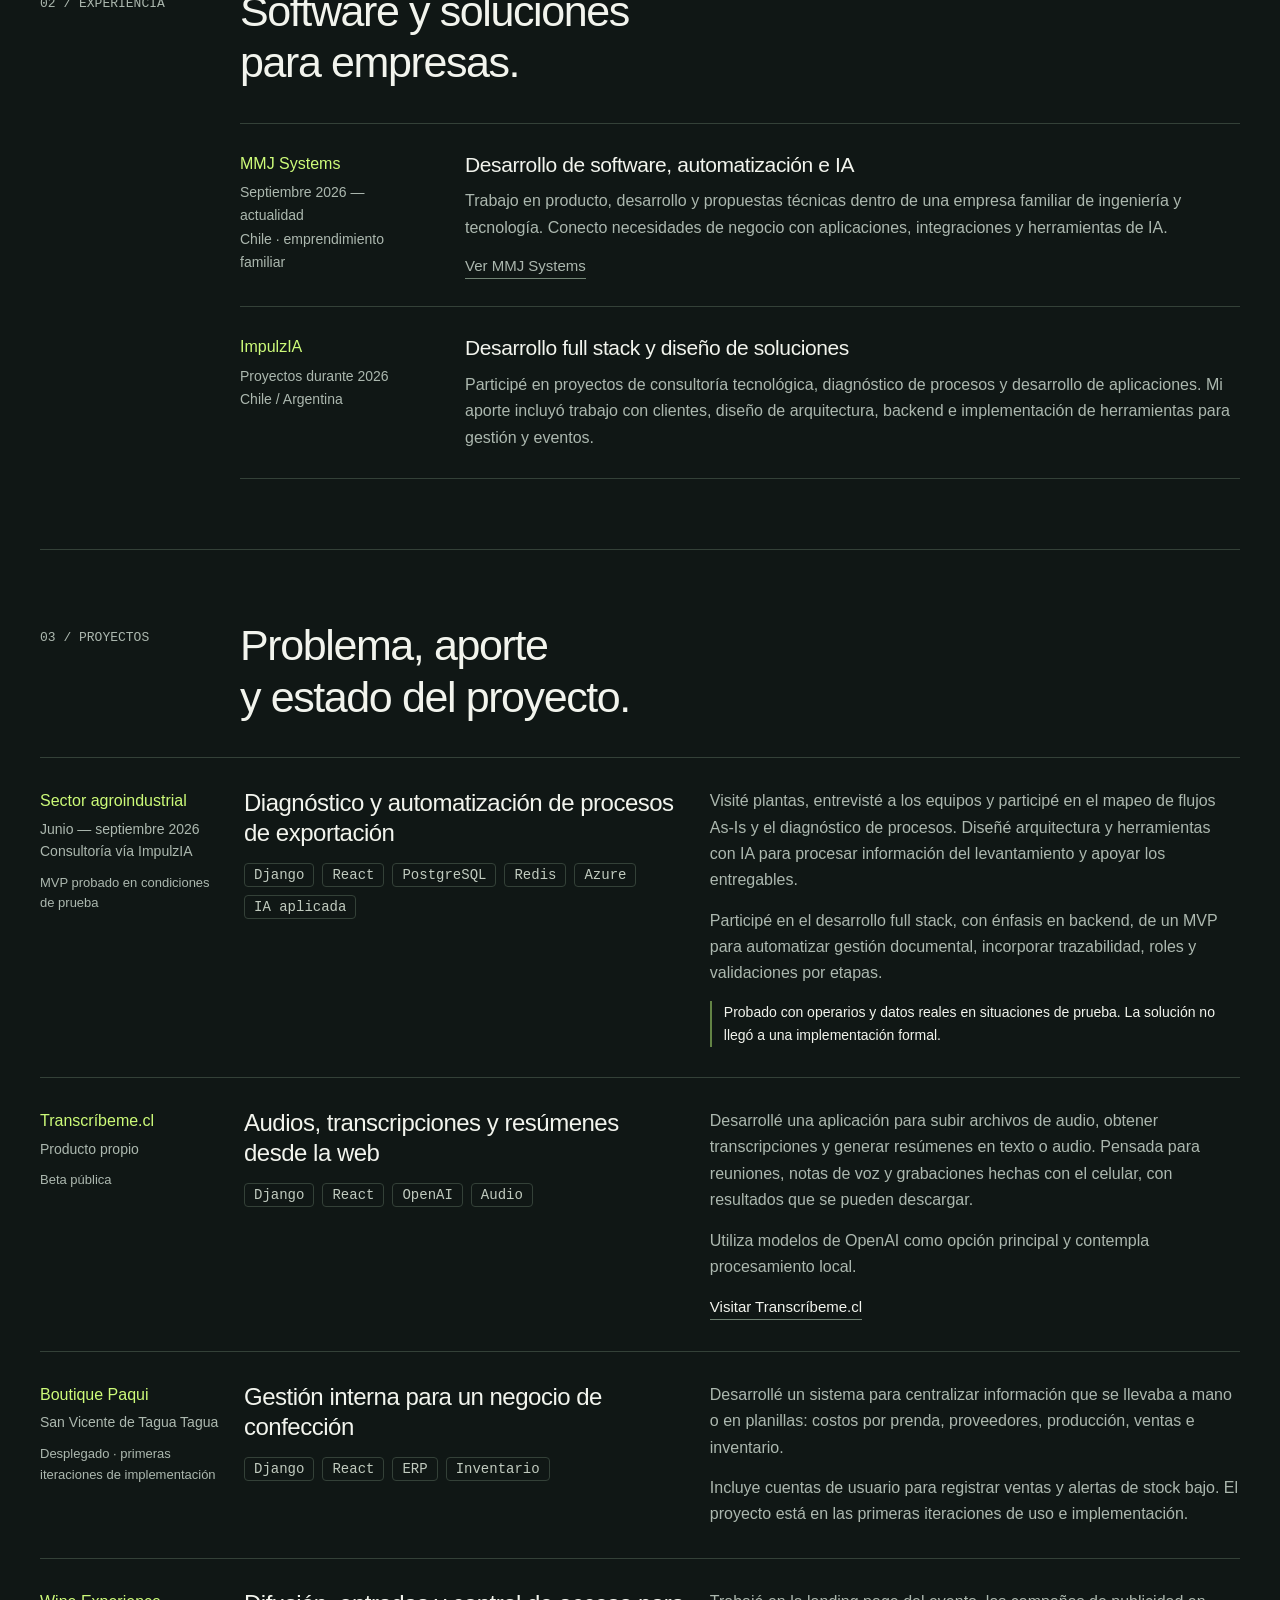
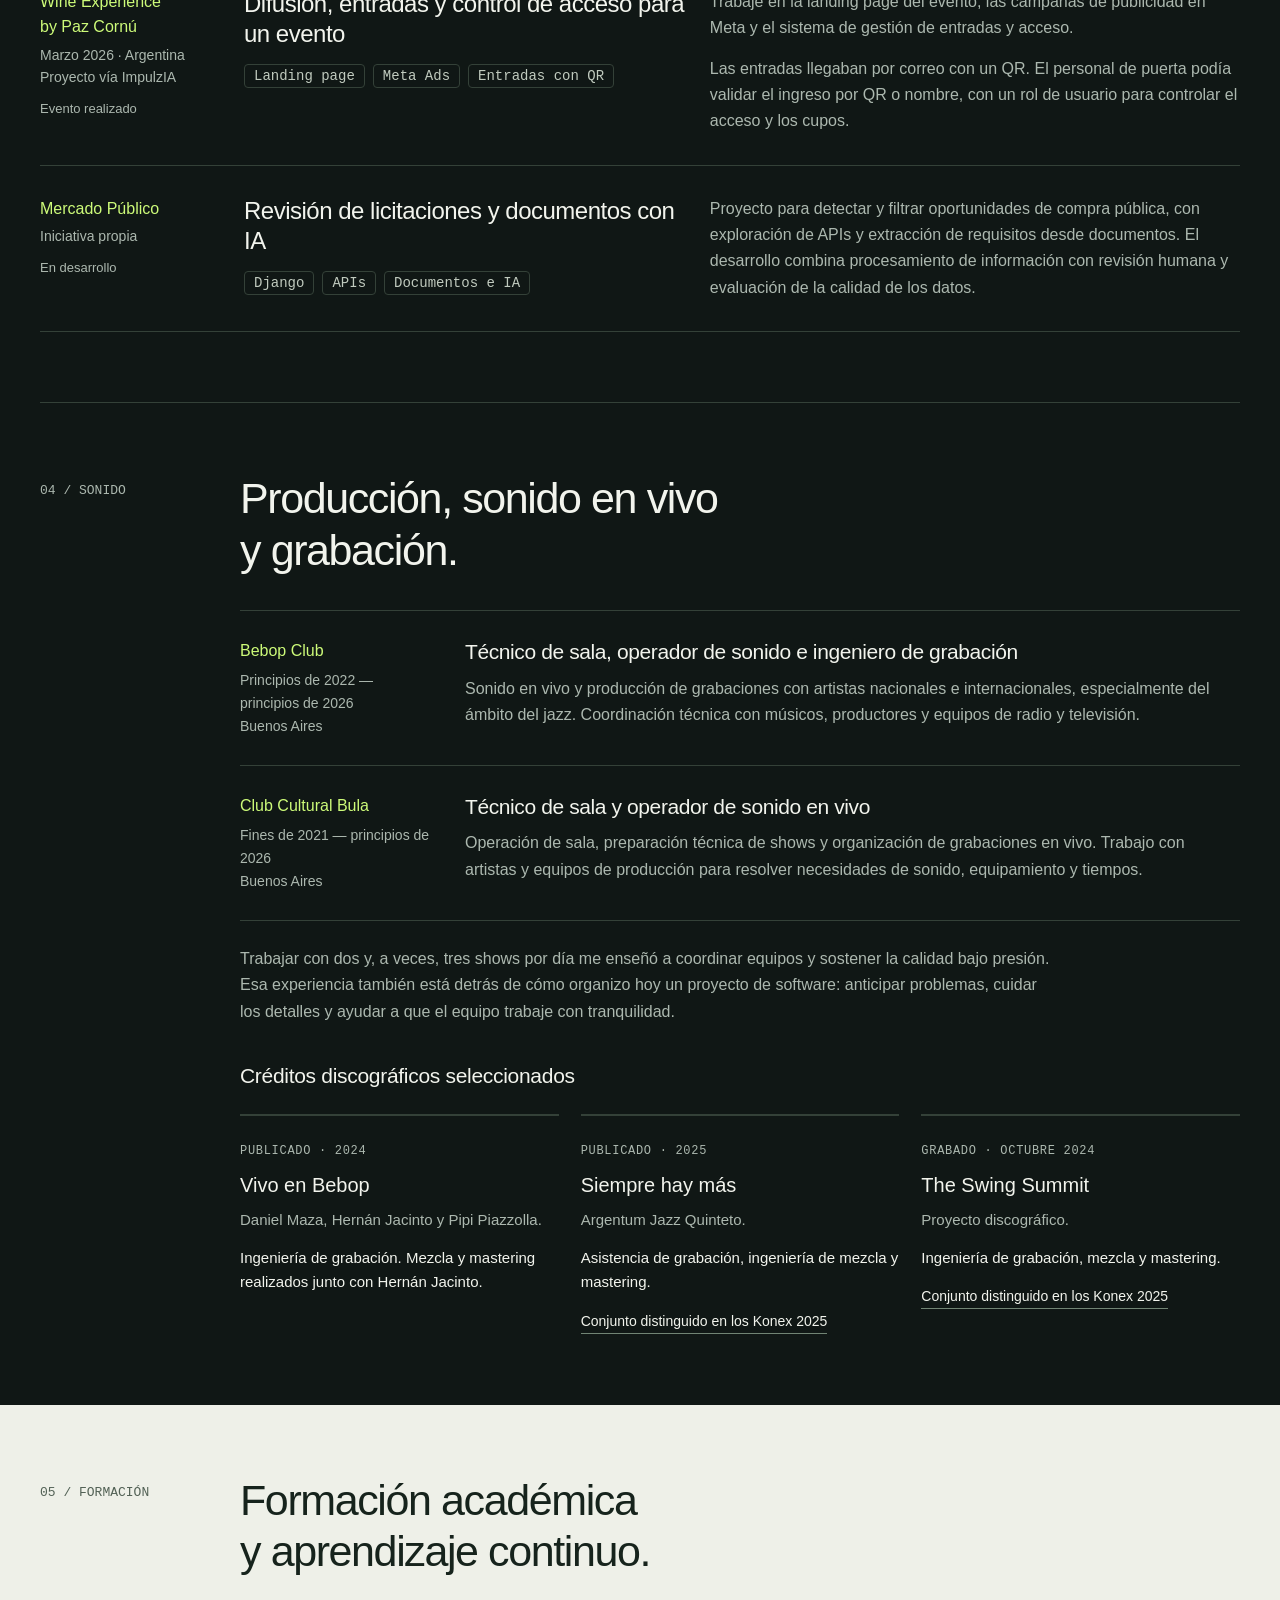
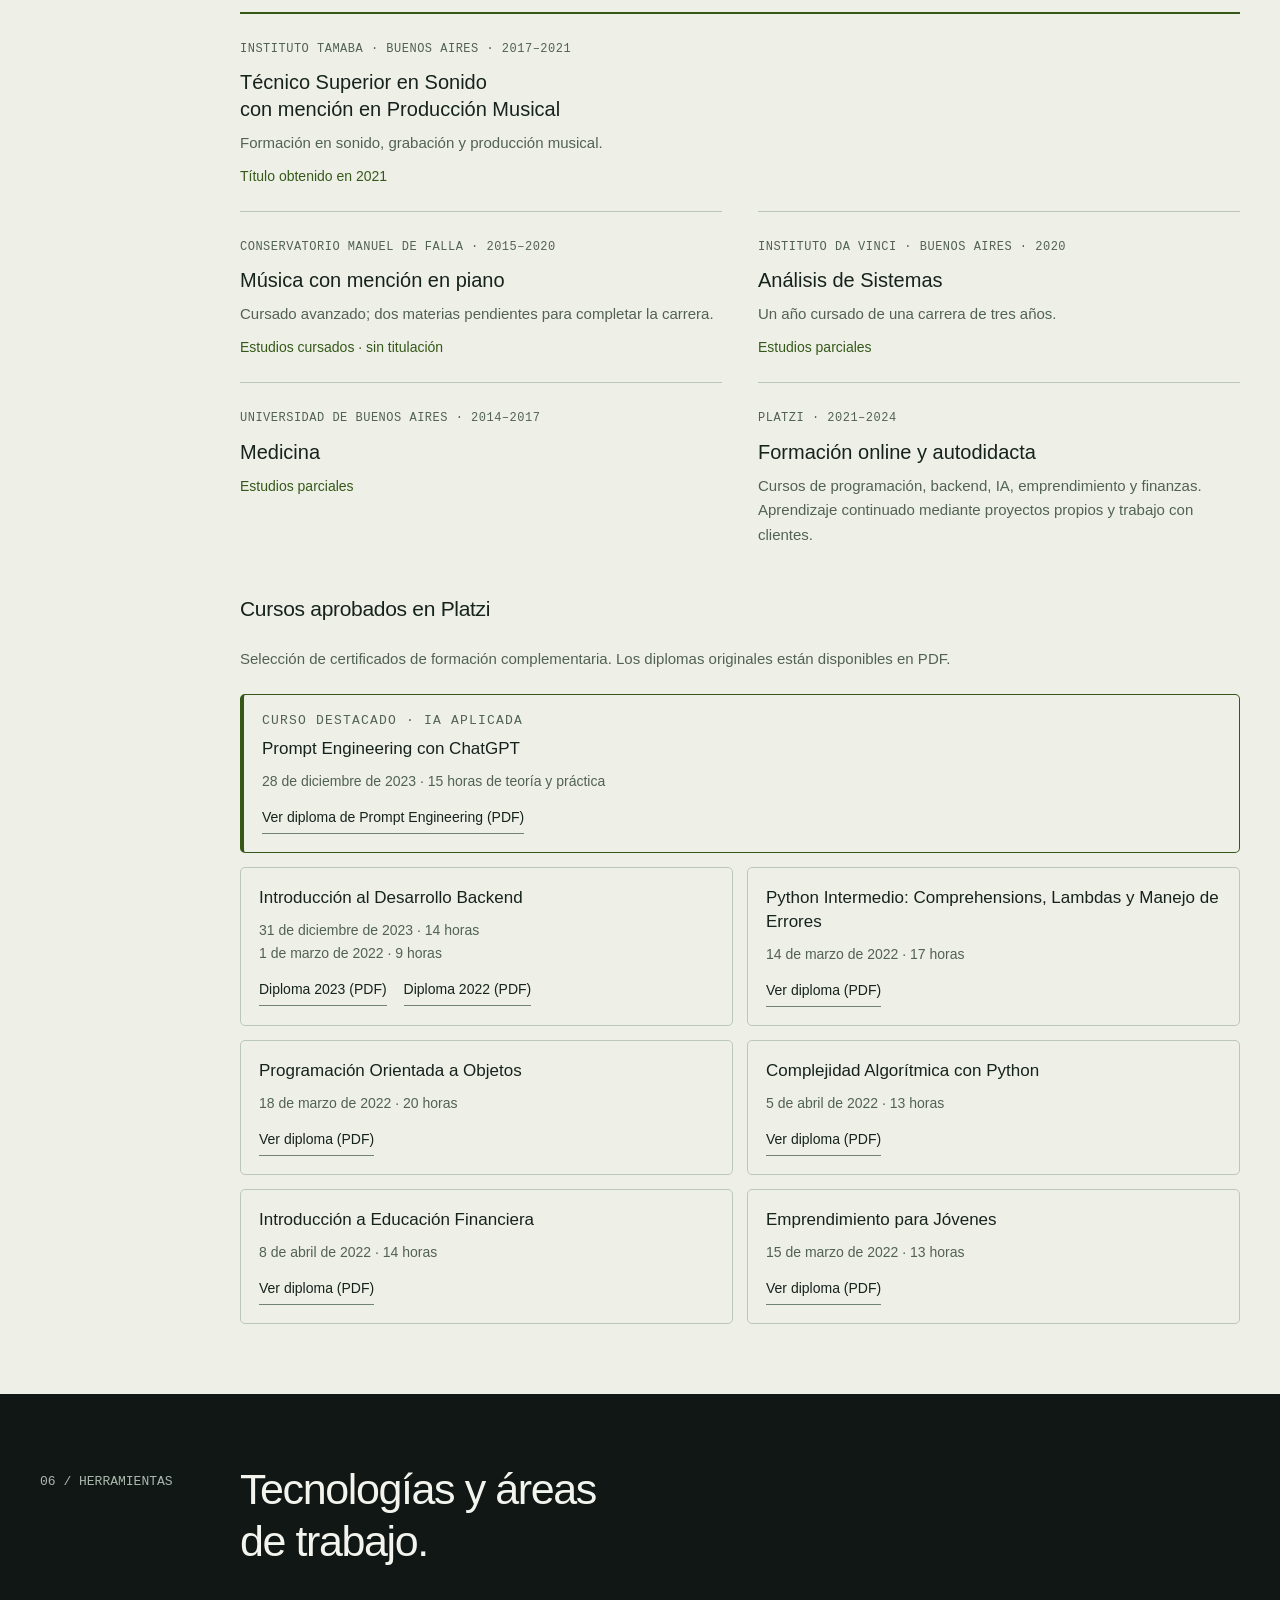
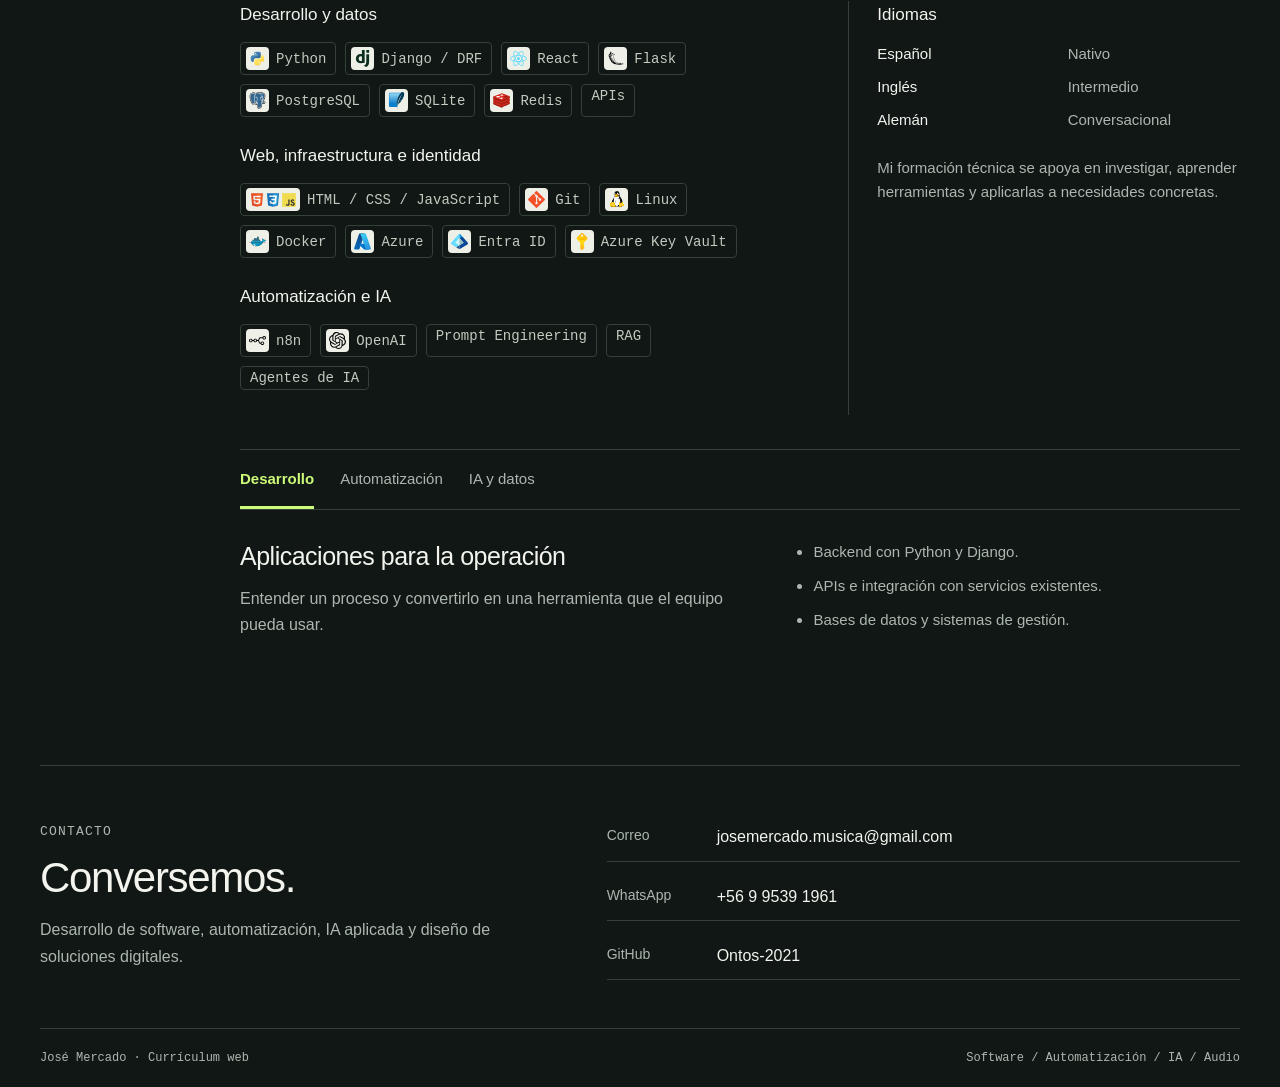
==== commit 983df556: "feat: agrega logos a las tecnologías ofrecidas" ====
--- a/index.html
+++ b/index.html
@@ -77,6 +77,10 @@
     .project h3{font-size:24px;line-height:1.25;margin:0 0 15px;font-weight:500;letter-spacing:-.5px}
     .project p{margin:0 0 14px;color:var(--muted);font-size:16px}.project p:last-child{margin-bottom:0}
     .tags{display:flex;flex-wrap:wrap;gap:8px}.tag{border:1px solid var(--line);padding:3px 9px;border-radius:4px;font:14px Consolas,monospace;color:#c1cbbf}
+    .tech-tags{gap:9px}.tech-tag{display:inline-flex;align-items:center;gap:7px;min-height:32px;padding:4px 9px 4px 5px}
+    .tech-logo-box{width:23px;height:23px;flex:0 0 23px;display:inline-flex;align-items:center;justify-content:center;border-radius:4px;background:#eef0e8;padding:3px}
+    .tech-logo-box.stack{width:auto;flex-basis:auto;gap:2px;padding-inline:4px}
+    .tech-logo{display:block;width:17px;height:17px;object-fit:contain}.tech-logo-box.stack .tech-logo{width:14px;height:14px}
     .project .outcome{color:var(--text);font-size:14px;border-left:2px solid #638445;padding-left:12px}
     .audio-work{margin-left:200px}
     .audio-work .career{margin-left:0}
@@ -196,7 +200,8 @@
       .project{grid-template-columns:95px 1fr 1.3fr;gap:14px;padding:12px 0;break-inside:avoid}
       .project h3{font-size:12pt;margin-bottom:7px}.project p{font-size:9pt;margin-bottom:8px}
       .project-status,.project-status strong,.project-status .state,.project .outcome{font-size:8pt}
-      .tag{font-size:8pt;padding:2px 5px;border-color:#aaa}
+      .tag{font-size:8pt;padding:2px 5px;border-color:#aaa}.tech-tag{gap:4px;min-height:0;padding-left:3px}
+      .tech-logo-box{width:16px;height:16px;flex-basis:16px;padding:2px}.tech-logo{width:12px;height:12px}.tech-logo-box.stack{gap:1px;padding-inline:3px}.tech-logo-box.stack .tech-logo{width:10px;height:10px}
       .audio-context{font-size:9pt;margin:12px 0}
       .subheading{font-size:12pt;margin-bottom:10px;break-after:avoid}
       .credits{grid-template-columns:repeat(3,1fr);gap:18px}.credit{padding-top:9px;break-inside:avoid}
@@ -411,9 +416,30 @@
         <div class="section-heading"><div class="section-number">06 / HERRAMIENTAS</div><h2 id="herramientas-titulo">Tecnologías y áreas<br>de trabajo.</h2></div>
         <div class="skills-layout">
           <div>
-            <div class="skills-group"><h3>Desarrollo y datos</h3><div class="tags"><span class="tag">Python</span><span class="tag">Django / DRF</span><span class="tag">React</span><span class="tag">Flask</span><span class="tag">PostgreSQL</span><span class="tag">SQLite</span><span class="tag">Redis</span><span class="tag">APIs</span></div></div>
-            <div class="skills-group"><h3>Web, infraestructura e identidad</h3><div class="tags"><span class="tag">HTML / CSS / JavaScript</span><span class="tag">Git</span><span class="tag">Linux</span><span class="tag">Docker</span><span class="tag">Azure</span><span class="tag">Entra ID</span><span class="tag">Azure Key Vault</span></div></div>
-            <div class="skills-group"><h3>Automatización e IA</h3><div class="tags"><span class="tag">n8n</span><span class="tag">OpenAI</span><span class="tag">Prompt Engineering</span><span class="tag">RAG</span><span class="tag">Agentes de IA</span></div></div>
+            <div class="skills-group"><h3>Desarrollo y datos</h3><div class="tags tech-tags">
+              <span class="tag tech-tag"><span class="tech-logo-box"><img class="tech-logo" src="assets/tech/python.svg" alt="" aria-hidden="true"></span>Python</span>
+              <span class="tag tech-tag"><span class="tech-logo-box"><img class="tech-logo" src="assets/tech/django.svg" alt="" aria-hidden="true"></span>Django / DRF</span>
+              <span class="tag tech-tag"><span class="tech-logo-box"><img class="tech-logo" src="assets/tech/react.svg" alt="" aria-hidden="true"></span>React</span>
+              <span class="tag tech-tag"><span class="tech-logo-box"><img class="tech-logo" src="assets/tech/flask.svg" alt="" aria-hidden="true"></span>Flask</span>
+              <span class="tag tech-tag"><span class="tech-logo-box"><img class="tech-logo" src="assets/tech/postgresql.svg" alt="" aria-hidden="true"></span>PostgreSQL</span>
+              <span class="tag tech-tag"><span class="tech-logo-box"><img class="tech-logo" src="assets/tech/sqlite.svg" alt="" aria-hidden="true"></span>SQLite</span>
+              <span class="tag tech-tag"><span class="tech-logo-box"><img class="tech-logo" src="assets/tech/redis.svg" alt="" aria-hidden="true"></span>Redis</span>
+              <span class="tag">APIs</span>
+            </div></div>
+            <div class="skills-group"><h3>Web, infraestructura e identidad</h3><div class="tags tech-tags">
+              <span class="tag tech-tag"><span class="tech-logo-box stack"><img class="tech-logo" src="assets/tech/html5.svg" alt="" aria-hidden="true"><img class="tech-logo" src="assets/tech/css3.svg" alt="" aria-hidden="true"><img class="tech-logo" src="assets/tech/javascript.svg" alt="" aria-hidden="true"></span>HTML / CSS / JavaScript</span>
+              <span class="tag tech-tag"><span class="tech-logo-box"><img class="tech-logo" src="assets/tech/git.svg" alt="" aria-hidden="true"></span>Git</span>
+              <span class="tag tech-tag"><span class="tech-logo-box"><img class="tech-logo" src="assets/tech/linux.svg" alt="" aria-hidden="true"></span>Linux</span>
+              <span class="tag tech-tag"><span class="tech-logo-box"><img class="tech-logo" src="assets/tech/docker.svg" alt="" aria-hidden="true"></span>Docker</span>
+              <span class="tag tech-tag"><span class="tech-logo-box"><img class="tech-logo" src="assets/tech/azure.svg" alt="" aria-hidden="true"></span>Azure</span>
+              <span class="tag tech-tag"><span class="tech-logo-box"><img class="tech-logo" src="assets/tech/entra-id.svg" alt="" aria-hidden="true"></span>Entra ID</span>
+              <span class="tag tech-tag"><span class="tech-logo-box"><img class="tech-logo" src="assets/tech/key-vault.svg" alt="" aria-hidden="true"></span>Azure Key Vault</span>
+            </div></div>
+            <div class="skills-group"><h3>Automatización e IA</h3><div class="tags tech-tags">
+              <span class="tag tech-tag"><span class="tech-logo-box"><img class="tech-logo" src="assets/tech/n8n.svg" alt="" aria-hidden="true"></span>n8n</span>
+              <span class="tag tech-tag"><span class="tech-logo-box"><img class="tech-logo" src="assets/tech/openai.svg" alt="" aria-hidden="true"></span>OpenAI</span>
+              <span class="tag">Prompt Engineering</span><span class="tag">RAG</span><span class="tag">Agentes de IA</span>
+            </div></div>
           </div>
           <div class="languages"><h3>Idiomas</h3><dl><dt>Español</dt><dd>Nativo</dd><dt>Inglés</dt><dd>Intermedio</dd><dt>Alemán</dt><dd>Conversacional</dd></dl><p>Mi formación técnica se apoya en investigar, aprender herramientas y aplicarlas a necesidades concretas.</p></div>
         </div>
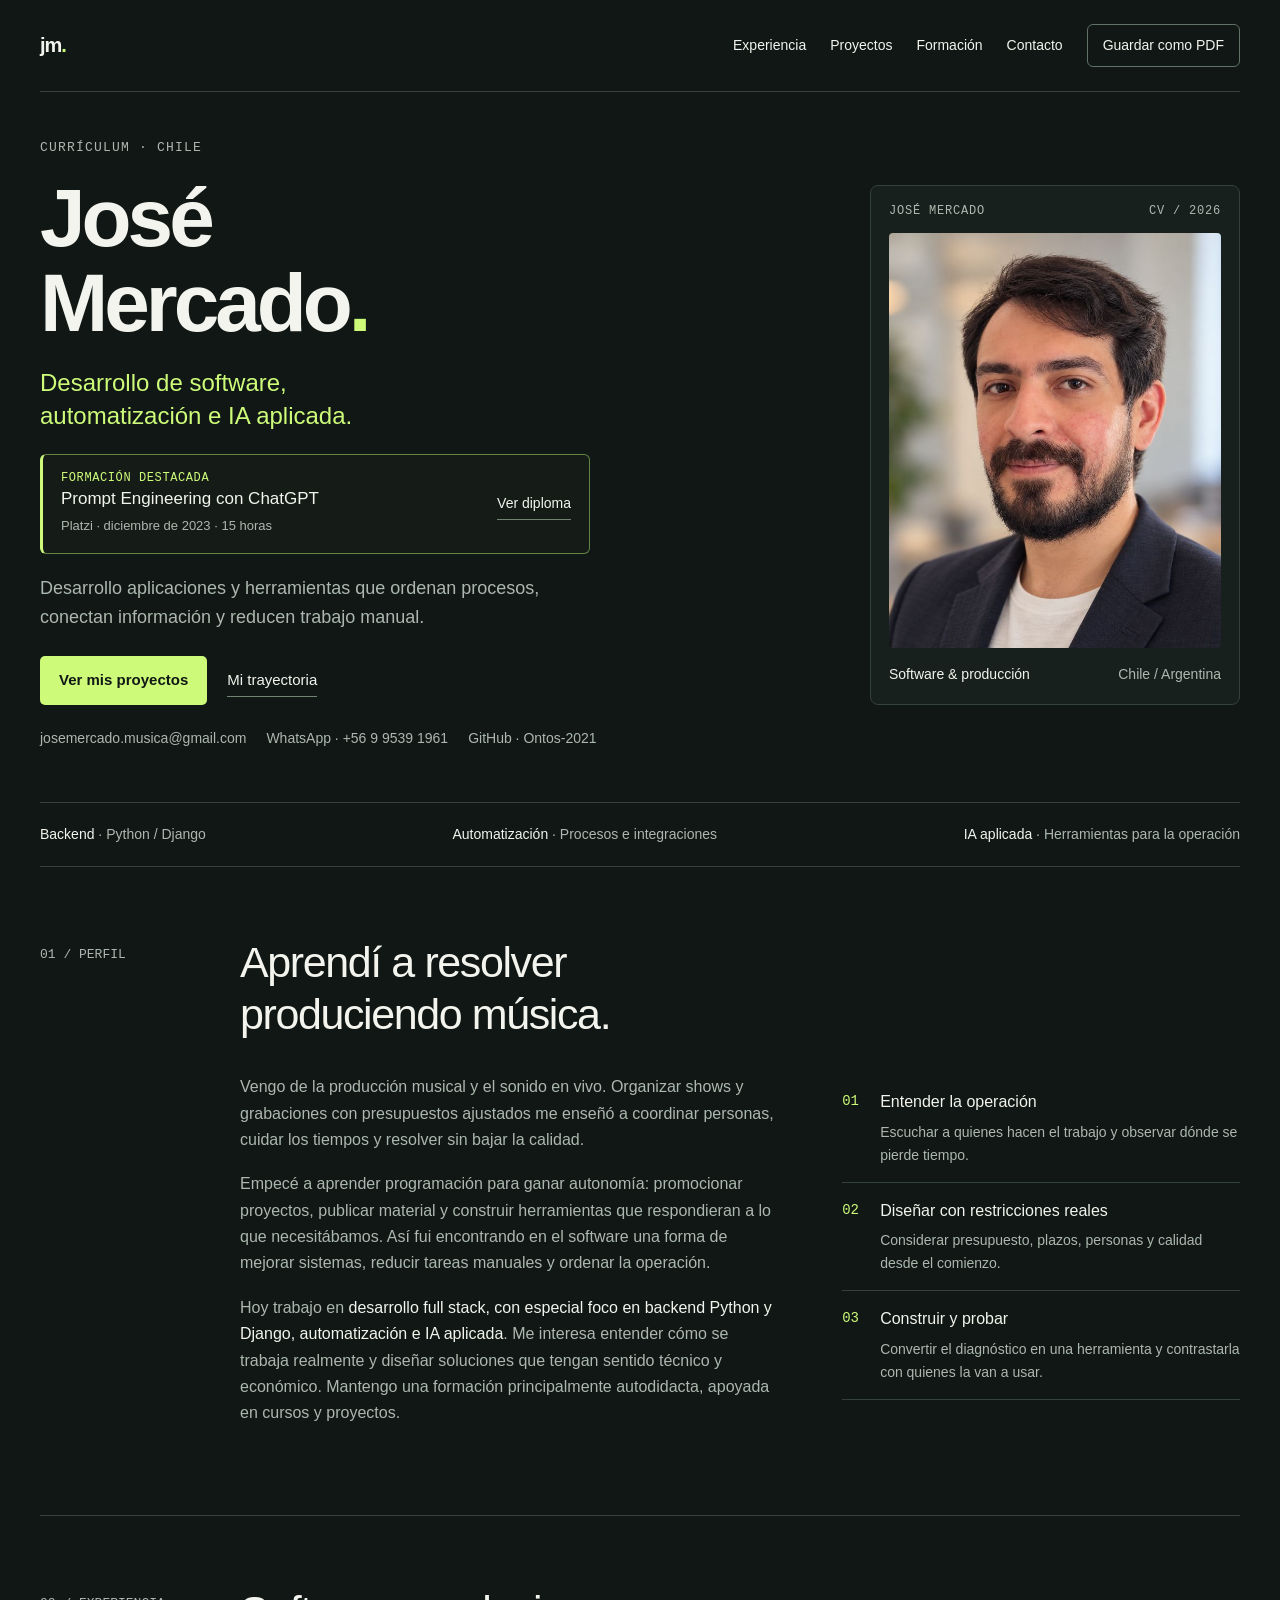
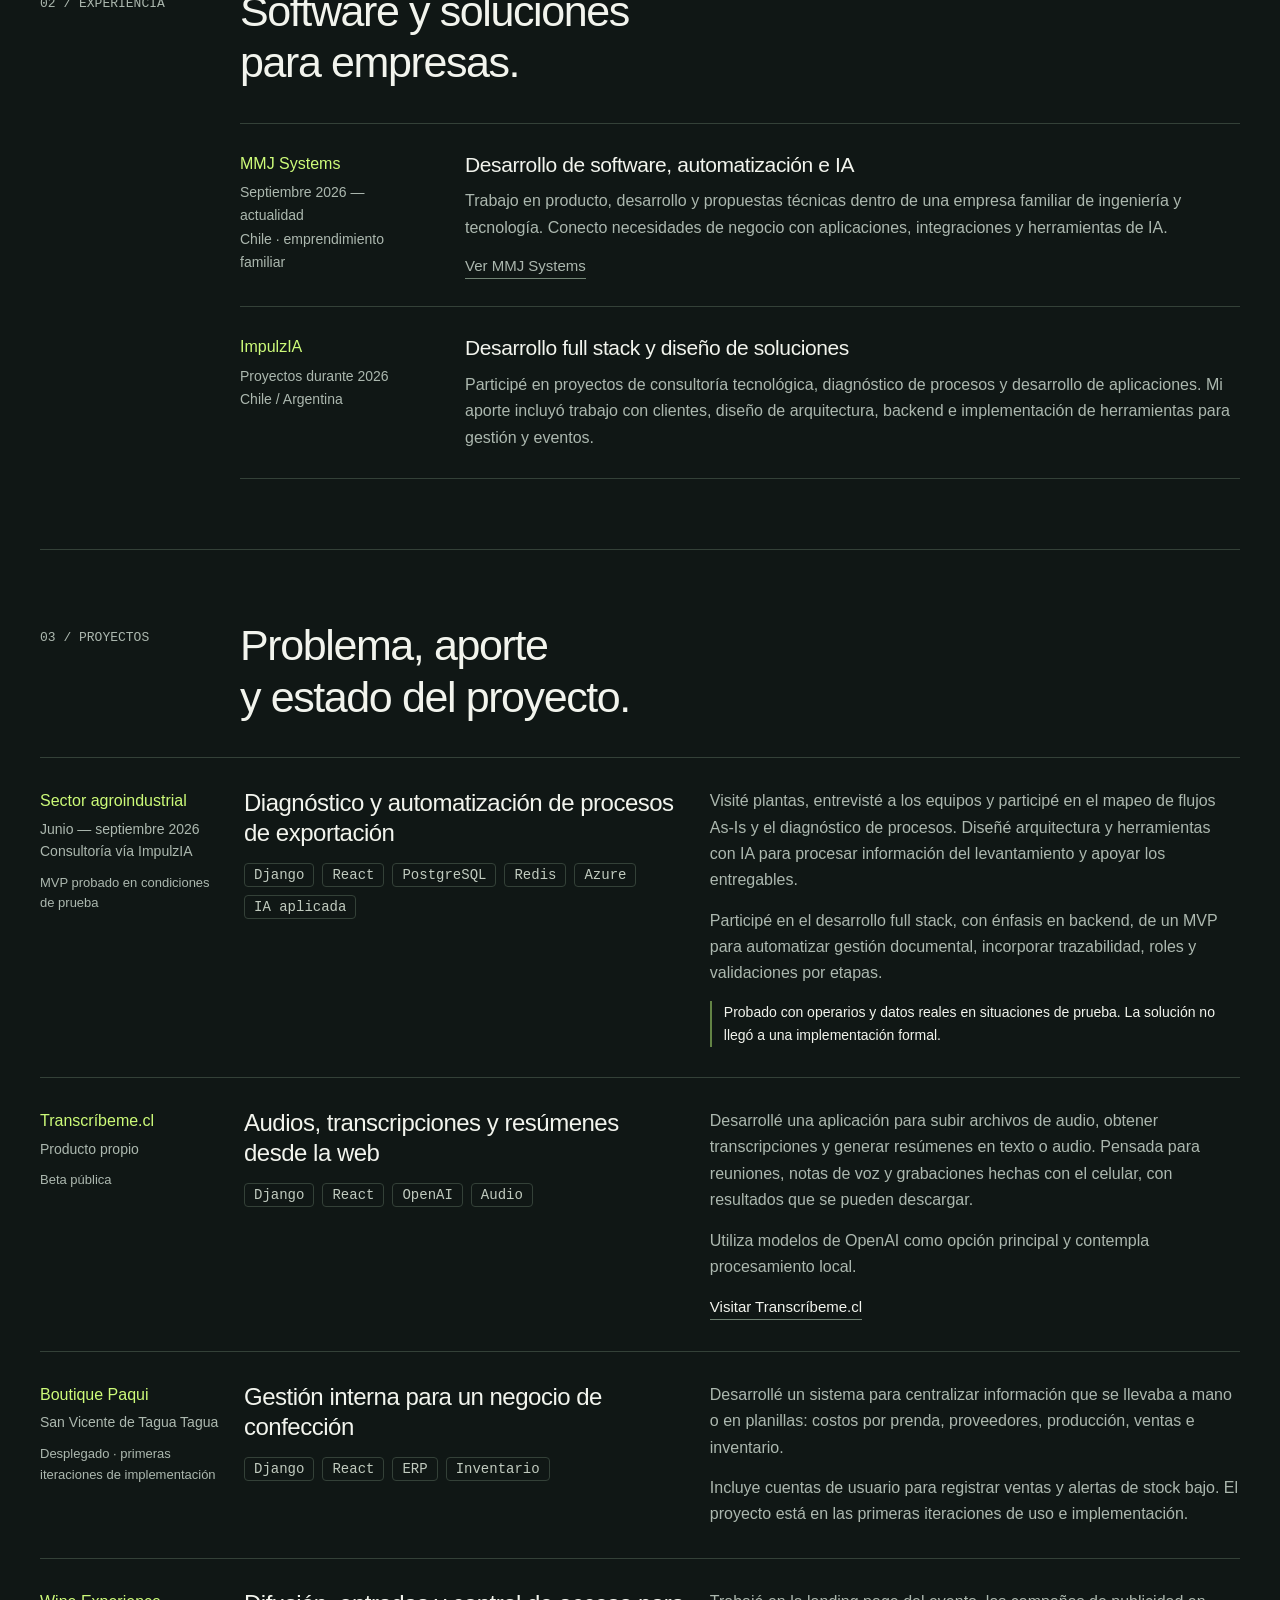
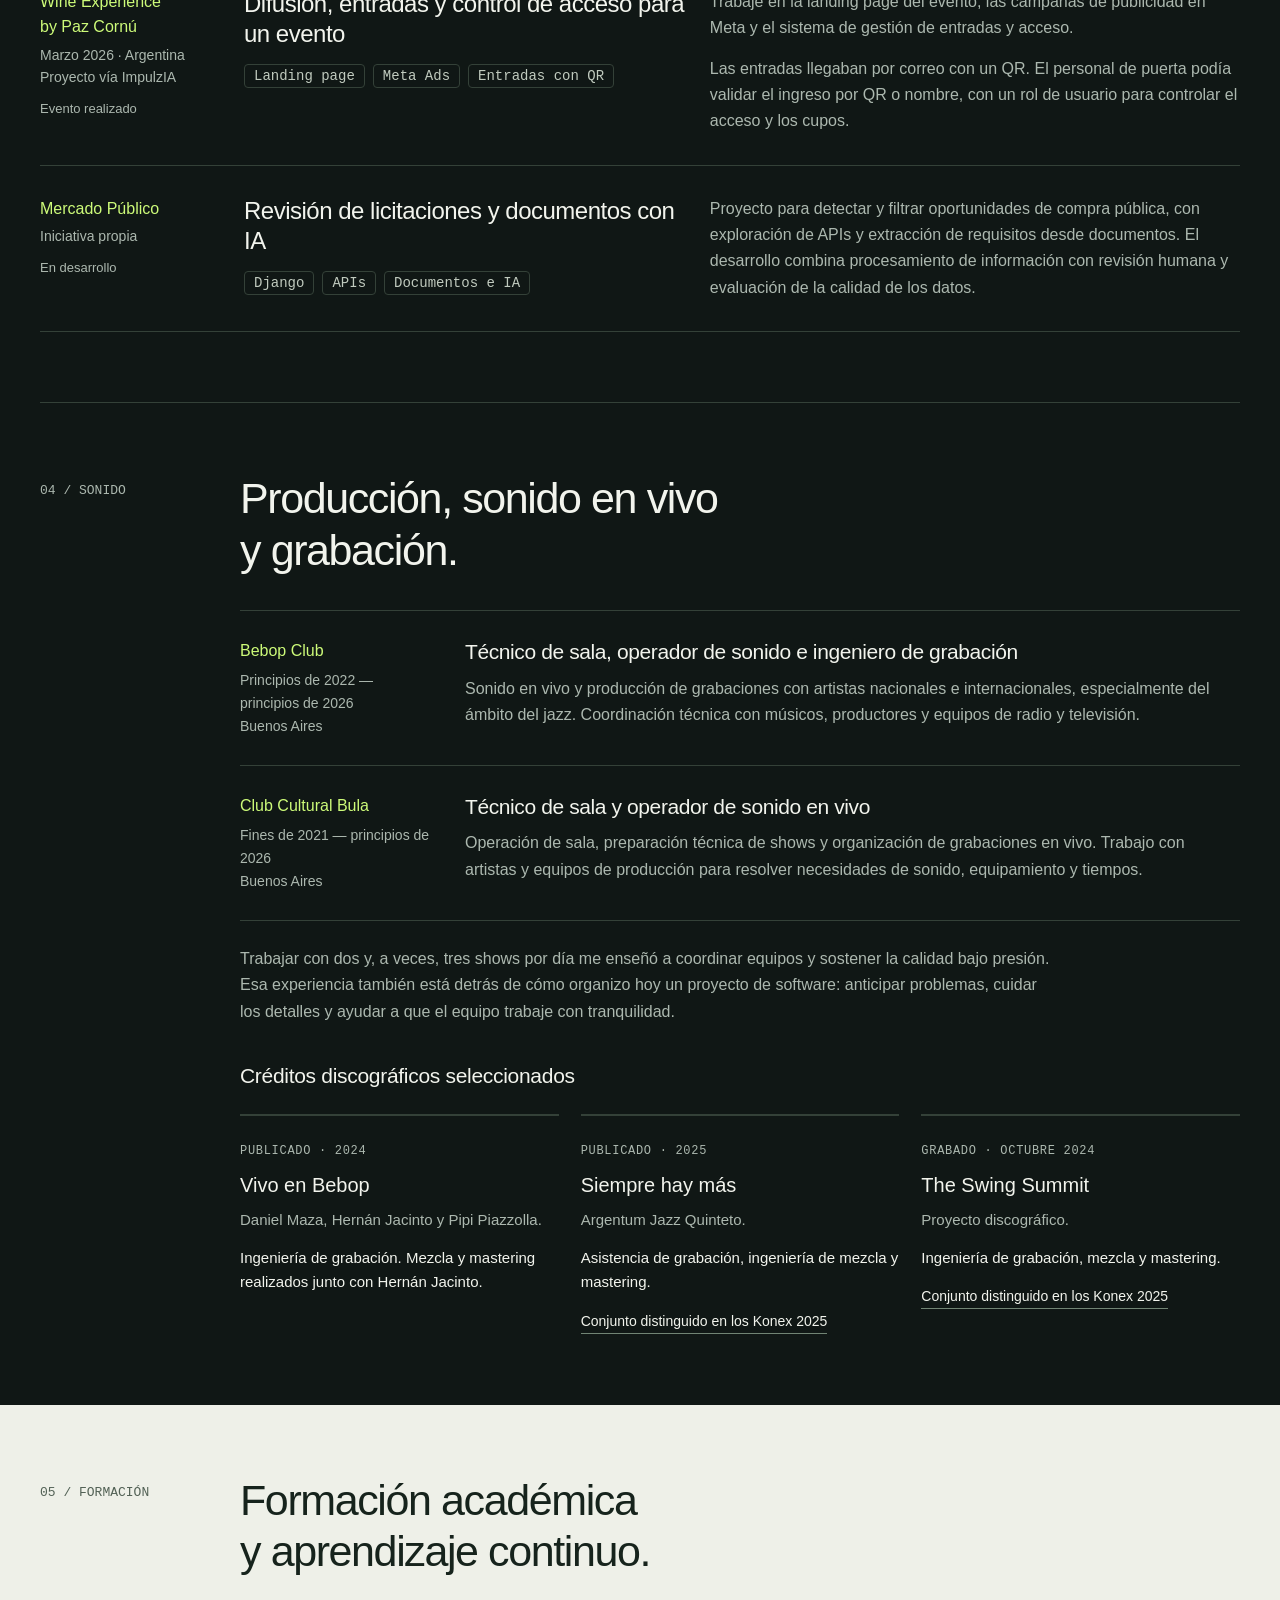
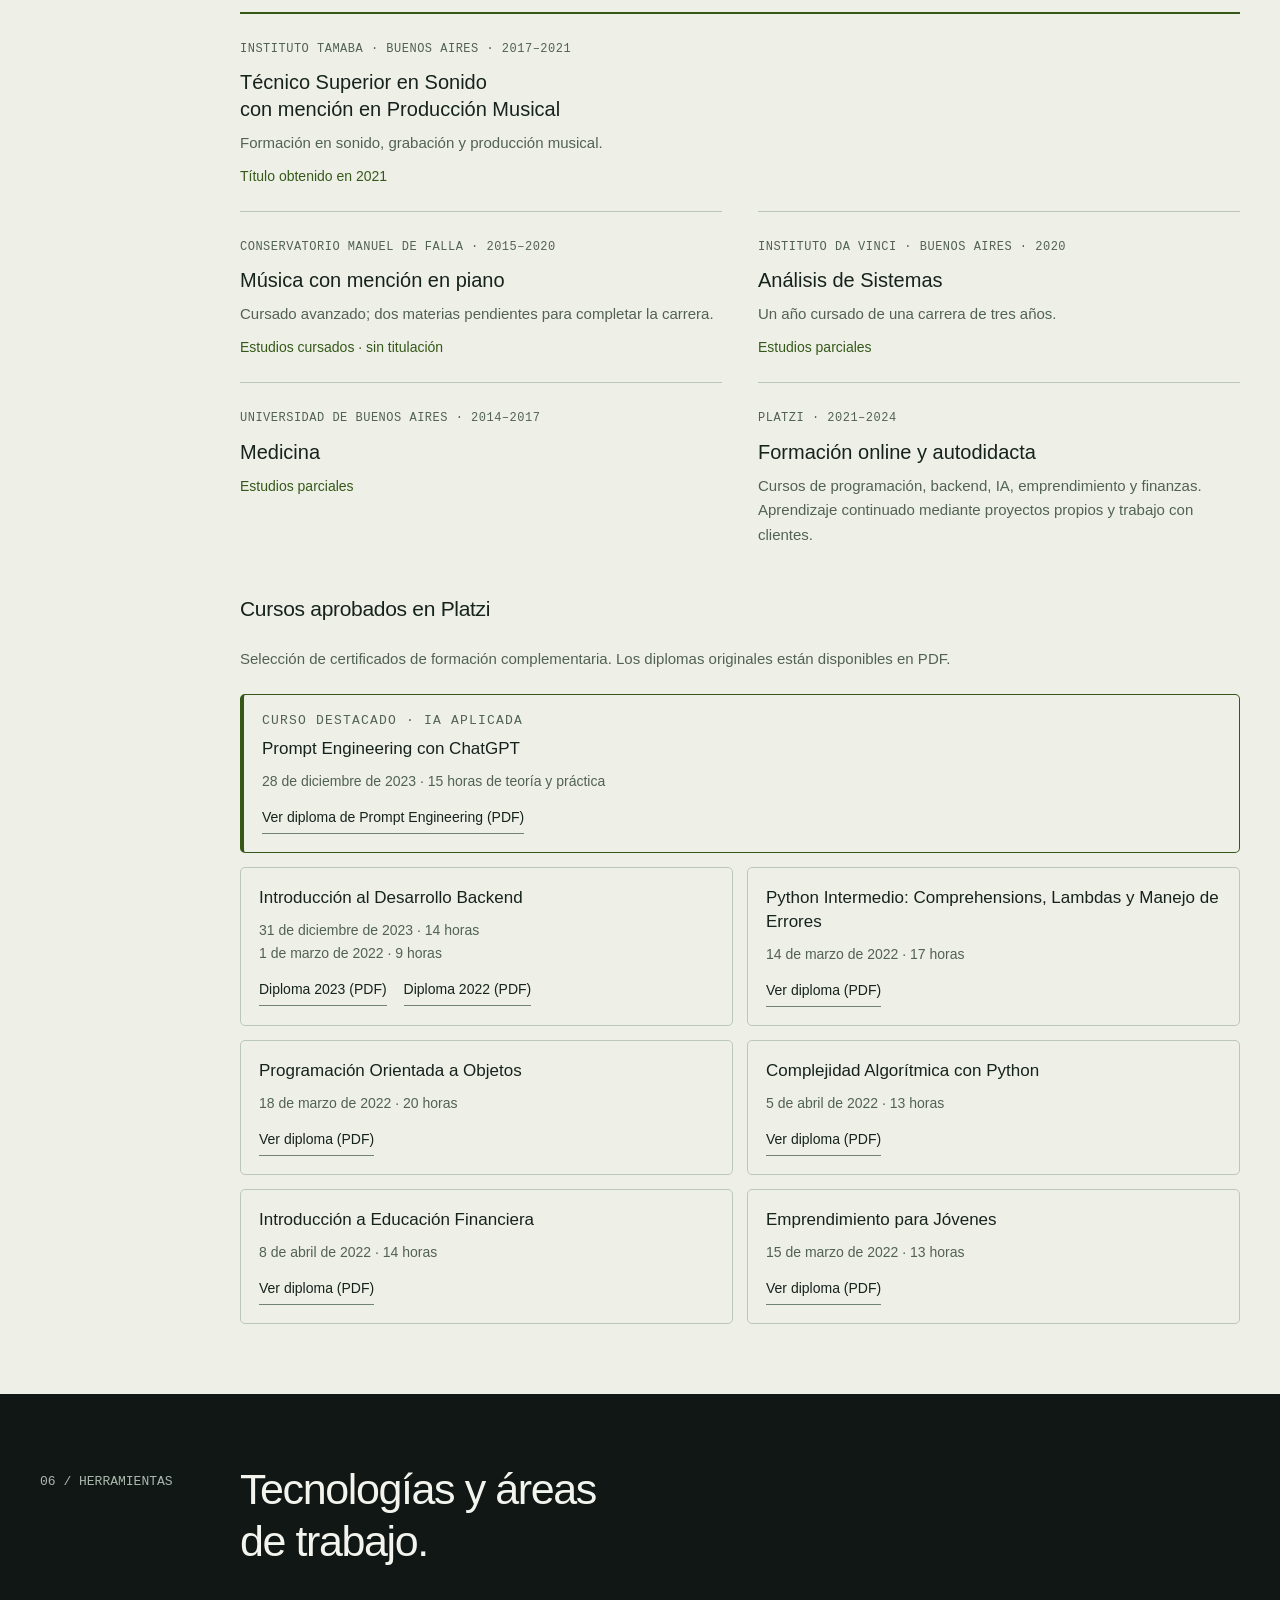
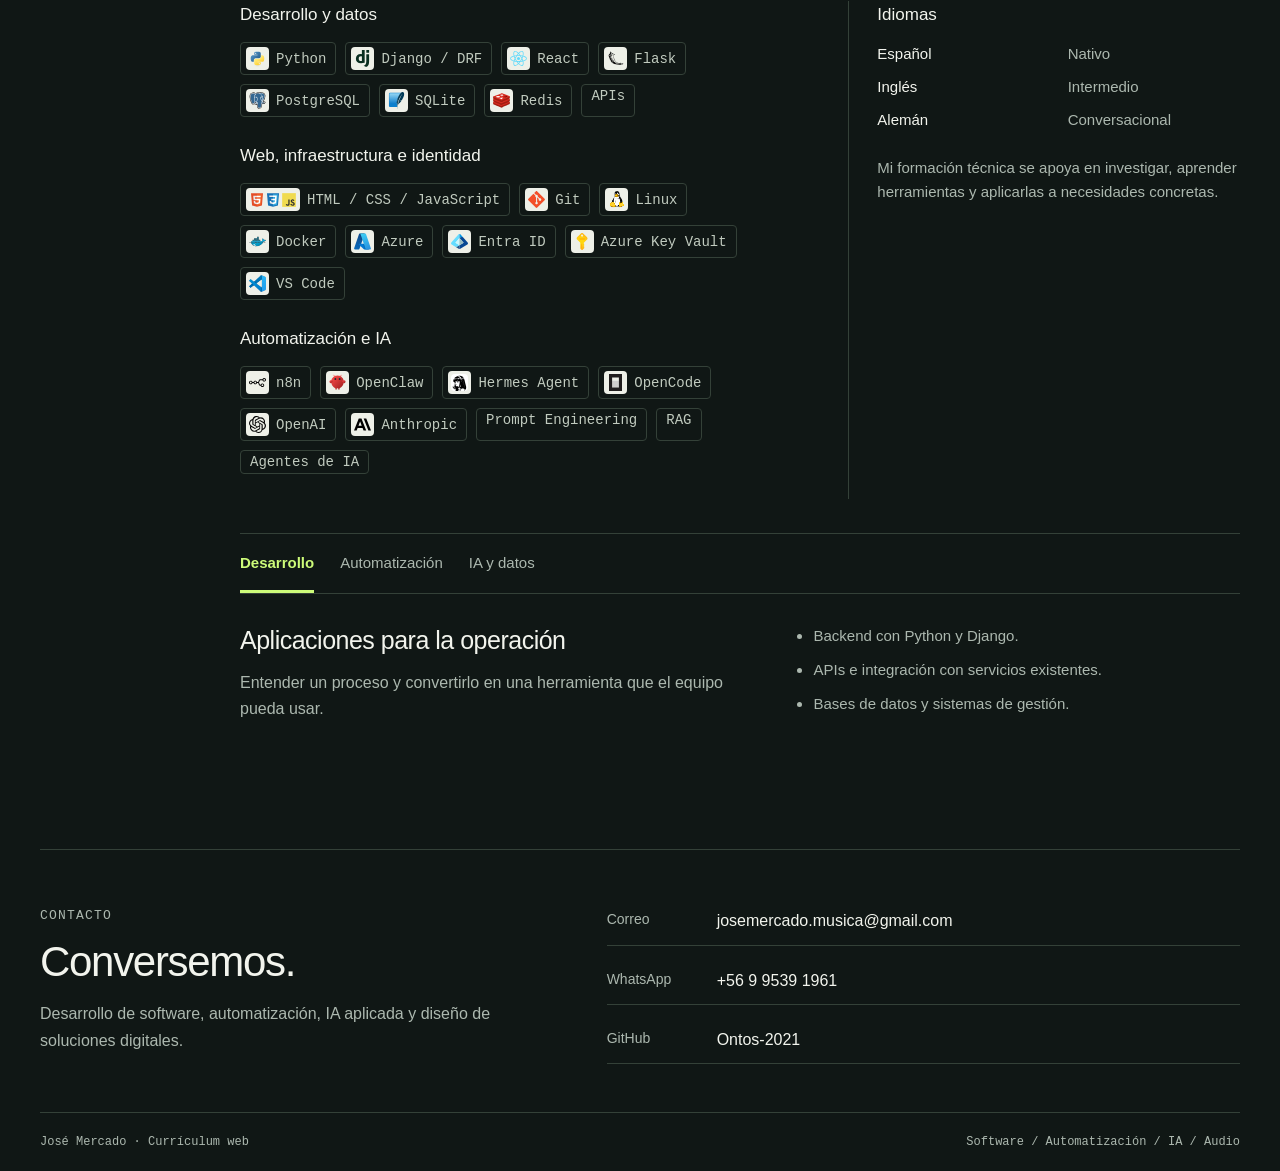
==== commit 384e8366: "feat: amplía tecnologías de IA y desarrollo" ====
--- a/index.html
+++ b/index.html
@@ -434,10 +434,15 @@
               <span class="tag tech-tag"><span class="tech-logo-box"><img class="tech-logo" src="assets/tech/azure.svg" alt="" aria-hidden="true"></span>Azure</span>
               <span class="tag tech-tag"><span class="tech-logo-box"><img class="tech-logo" src="assets/tech/entra-id.svg" alt="" aria-hidden="true"></span>Entra ID</span>
               <span class="tag tech-tag"><span class="tech-logo-box"><img class="tech-logo" src="assets/tech/key-vault.svg" alt="" aria-hidden="true"></span>Azure Key Vault</span>
+              <span class="tag tech-tag"><span class="tech-logo-box"><img class="tech-logo" src="assets/tech/vscode.svg" alt="" aria-hidden="true"></span>VS Code</span>
             </div></div>
             <div class="skills-group"><h3>Automatización e IA</h3><div class="tags tech-tags">
               <span class="tag tech-tag"><span class="tech-logo-box"><img class="tech-logo" src="assets/tech/n8n.svg" alt="" aria-hidden="true"></span>n8n</span>
+              <span class="tag tech-tag"><span class="tech-logo-box"><img class="tech-logo" src="assets/tech/openclaw.svg" alt="" aria-hidden="true"></span>OpenClaw</span>
+              <span class="tag tech-tag"><span class="tech-logo-box"><img class="tech-logo" src="assets/tech/hermes-agent.svg" alt="" aria-hidden="true"></span>Hermes Agent</span>
+              <span class="tag tech-tag"><span class="tech-logo-box"><img class="tech-logo" src="assets/tech/opencode.svg" alt="" aria-hidden="true"></span>OpenCode</span>
               <span class="tag tech-tag"><span class="tech-logo-box"><img class="tech-logo" src="assets/tech/openai.svg" alt="" aria-hidden="true"></span>OpenAI</span>
+              <span class="tag tech-tag"><span class="tech-logo-box"><img class="tech-logo" src="assets/tech/anthropic.svg" alt="" aria-hidden="true"></span>Anthropic</span>
               <span class="tag">Prompt Engineering</span><span class="tag">RAG</span><span class="tag">Agentes de IA</span>
             </div></div>
           </div>
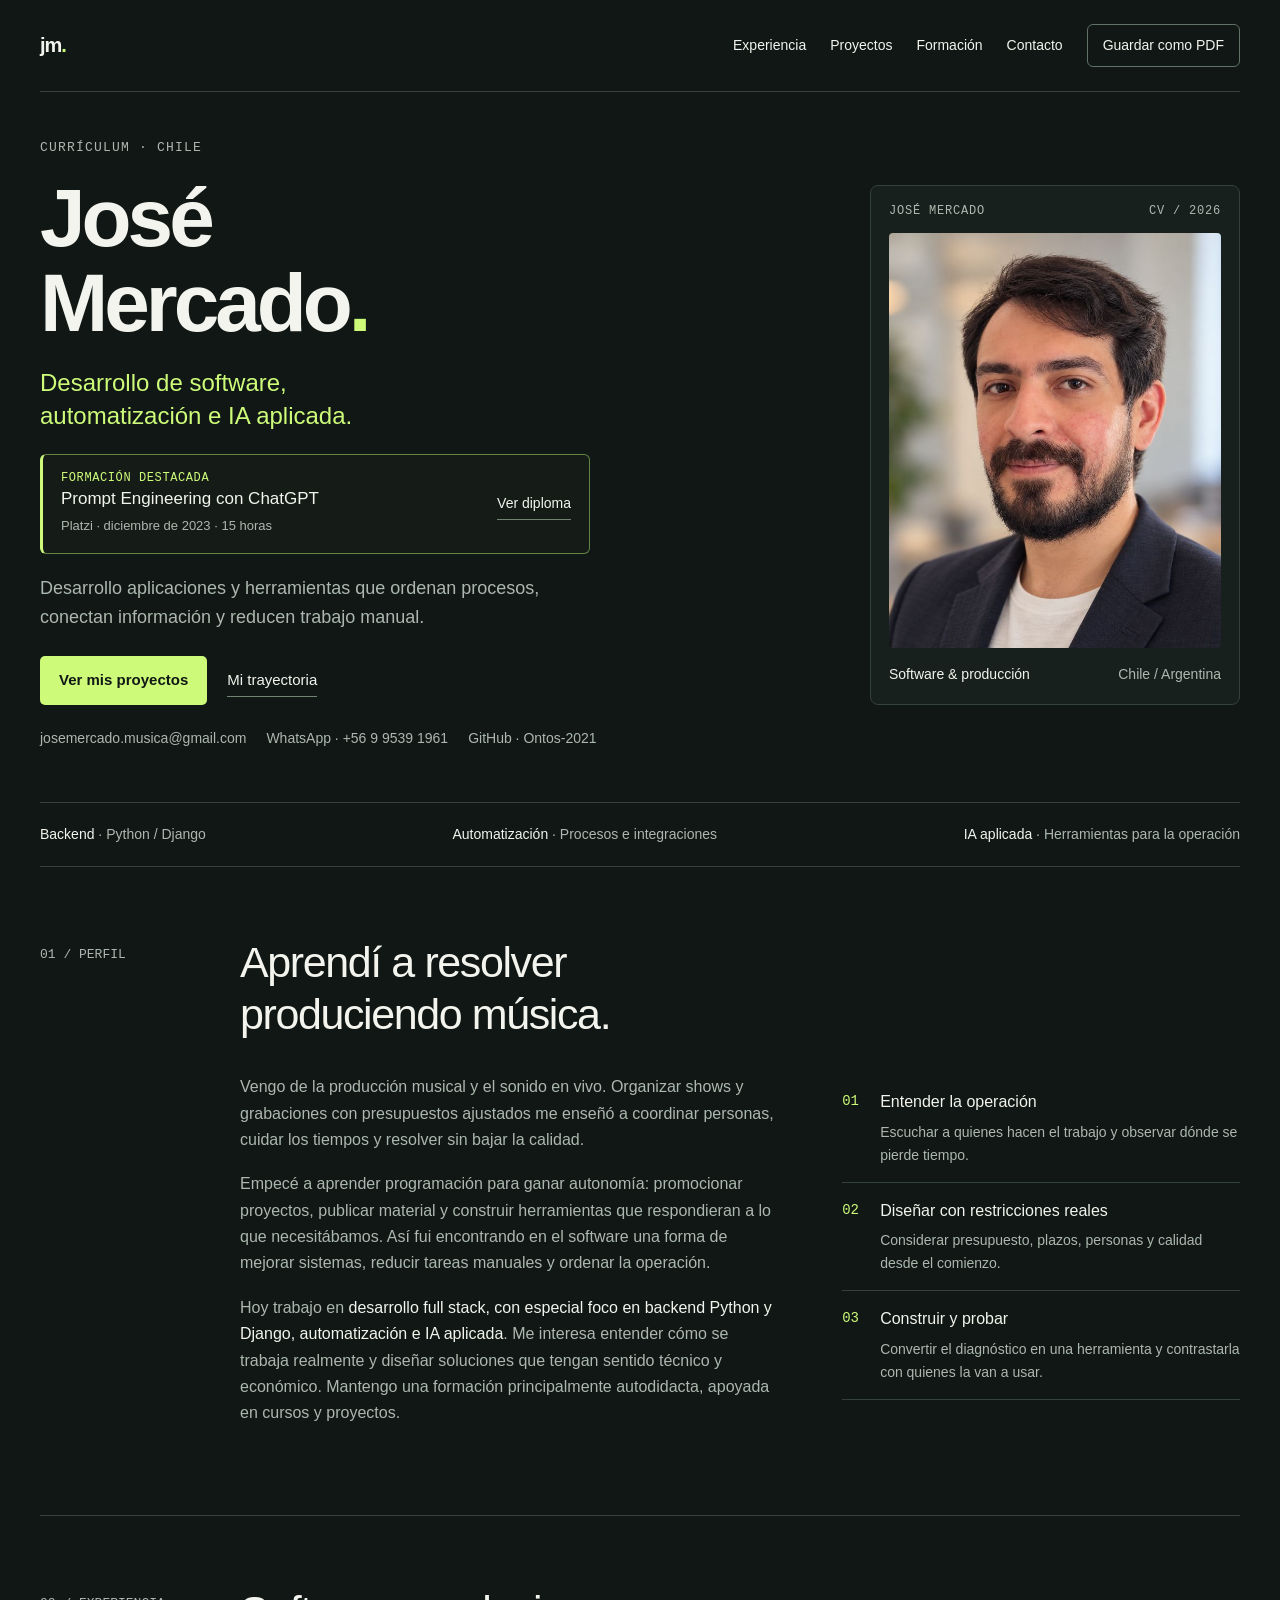
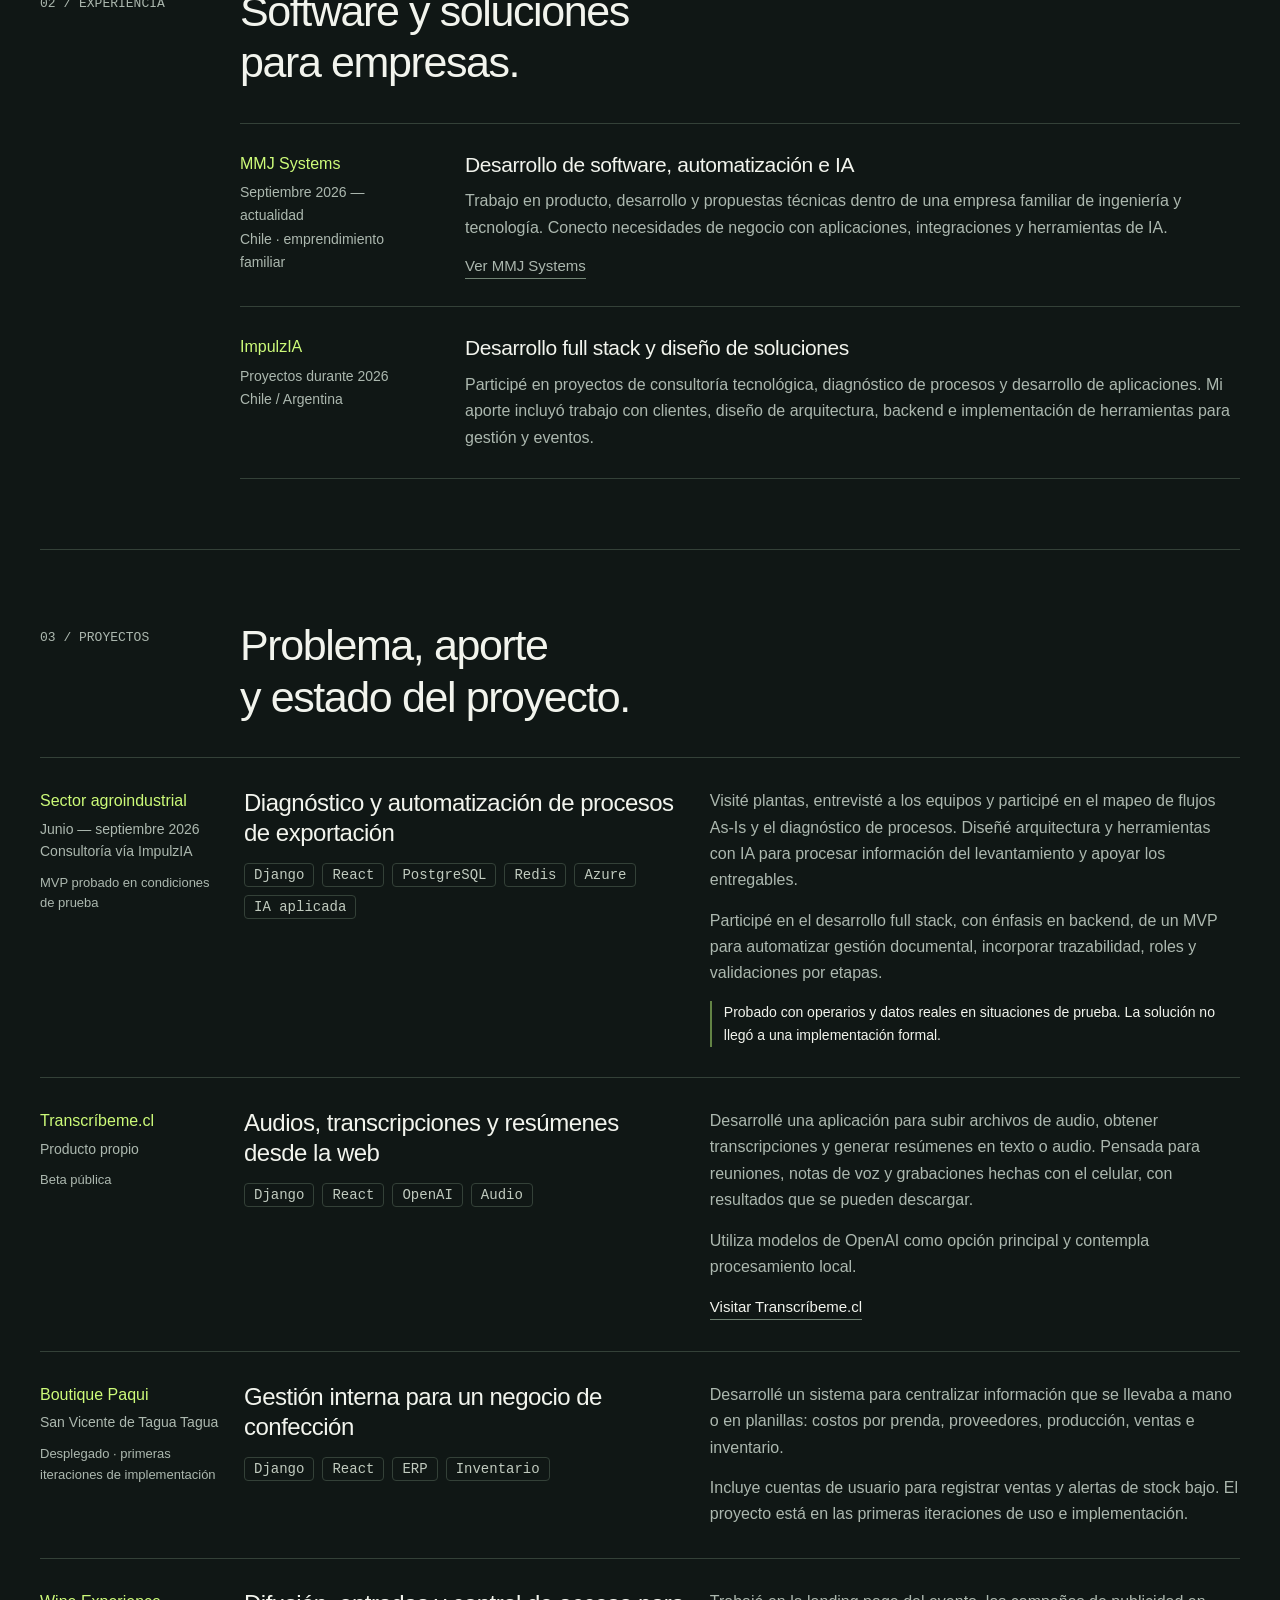
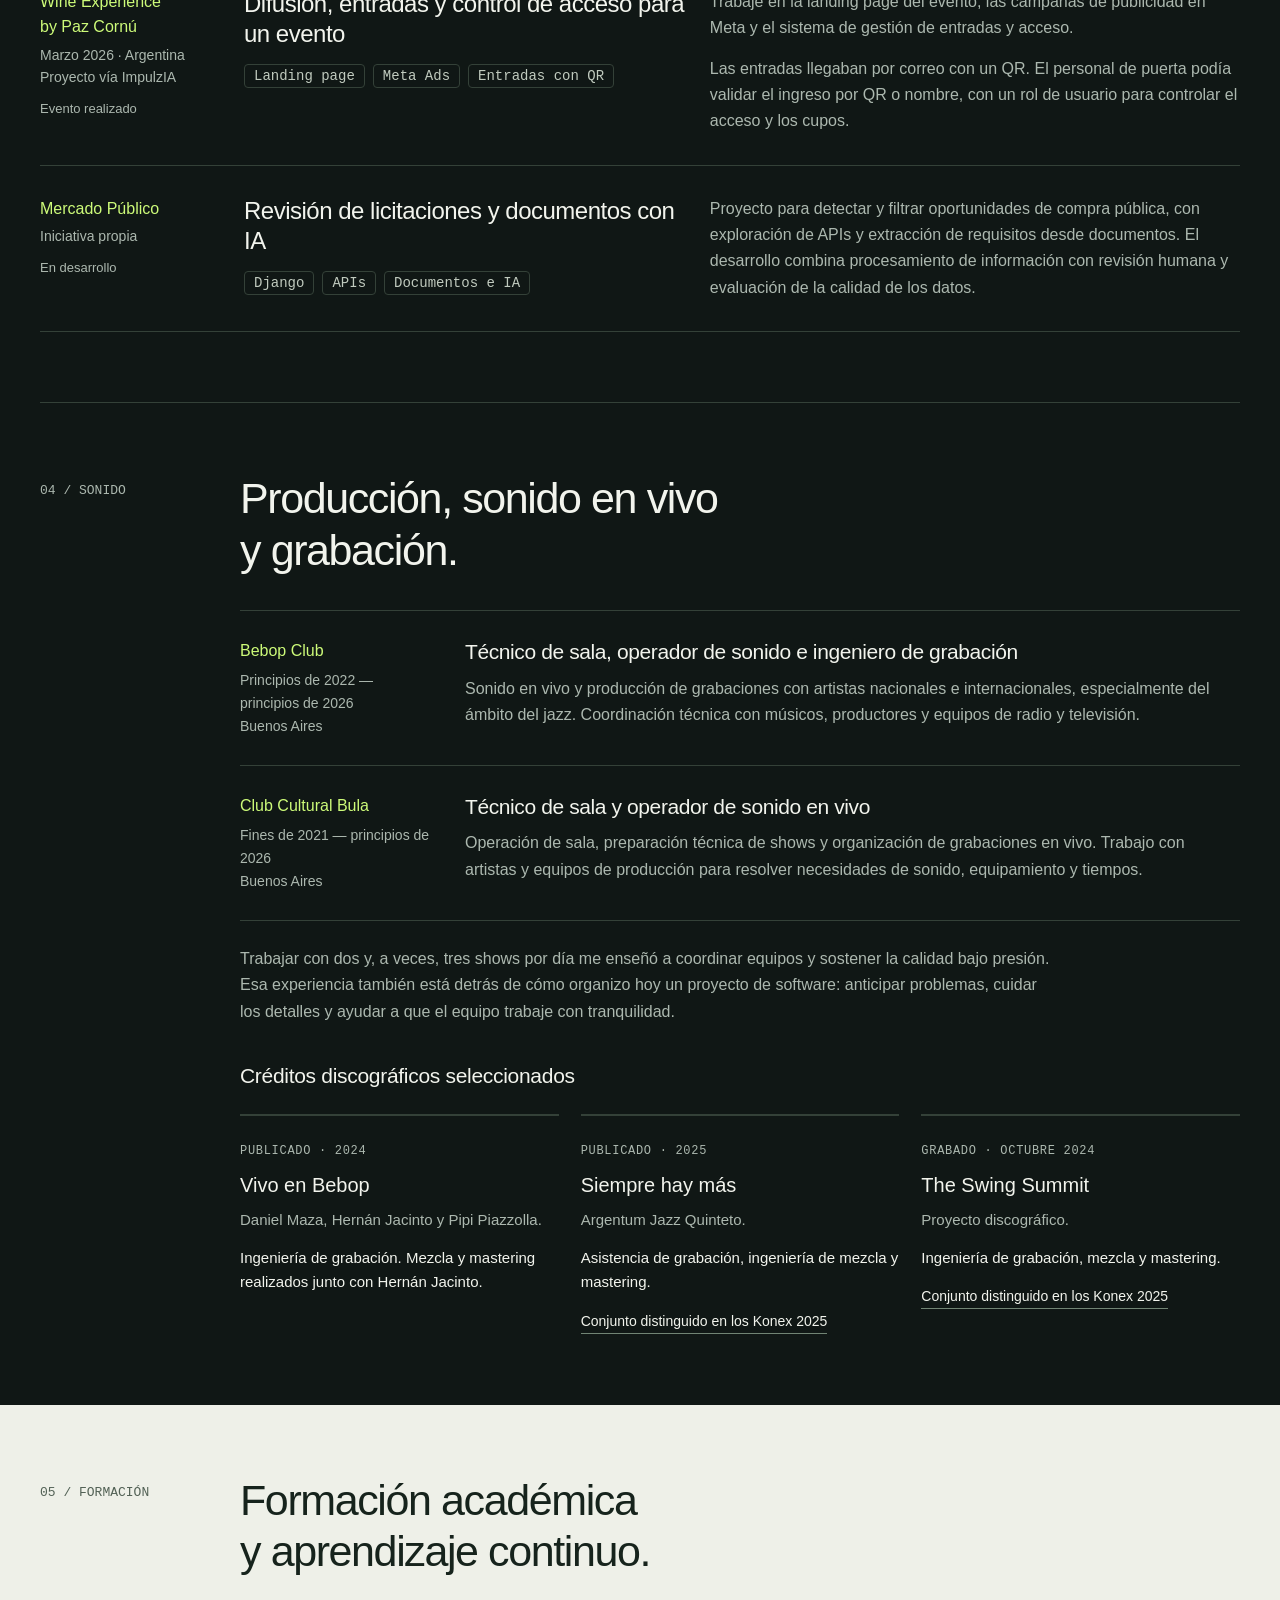
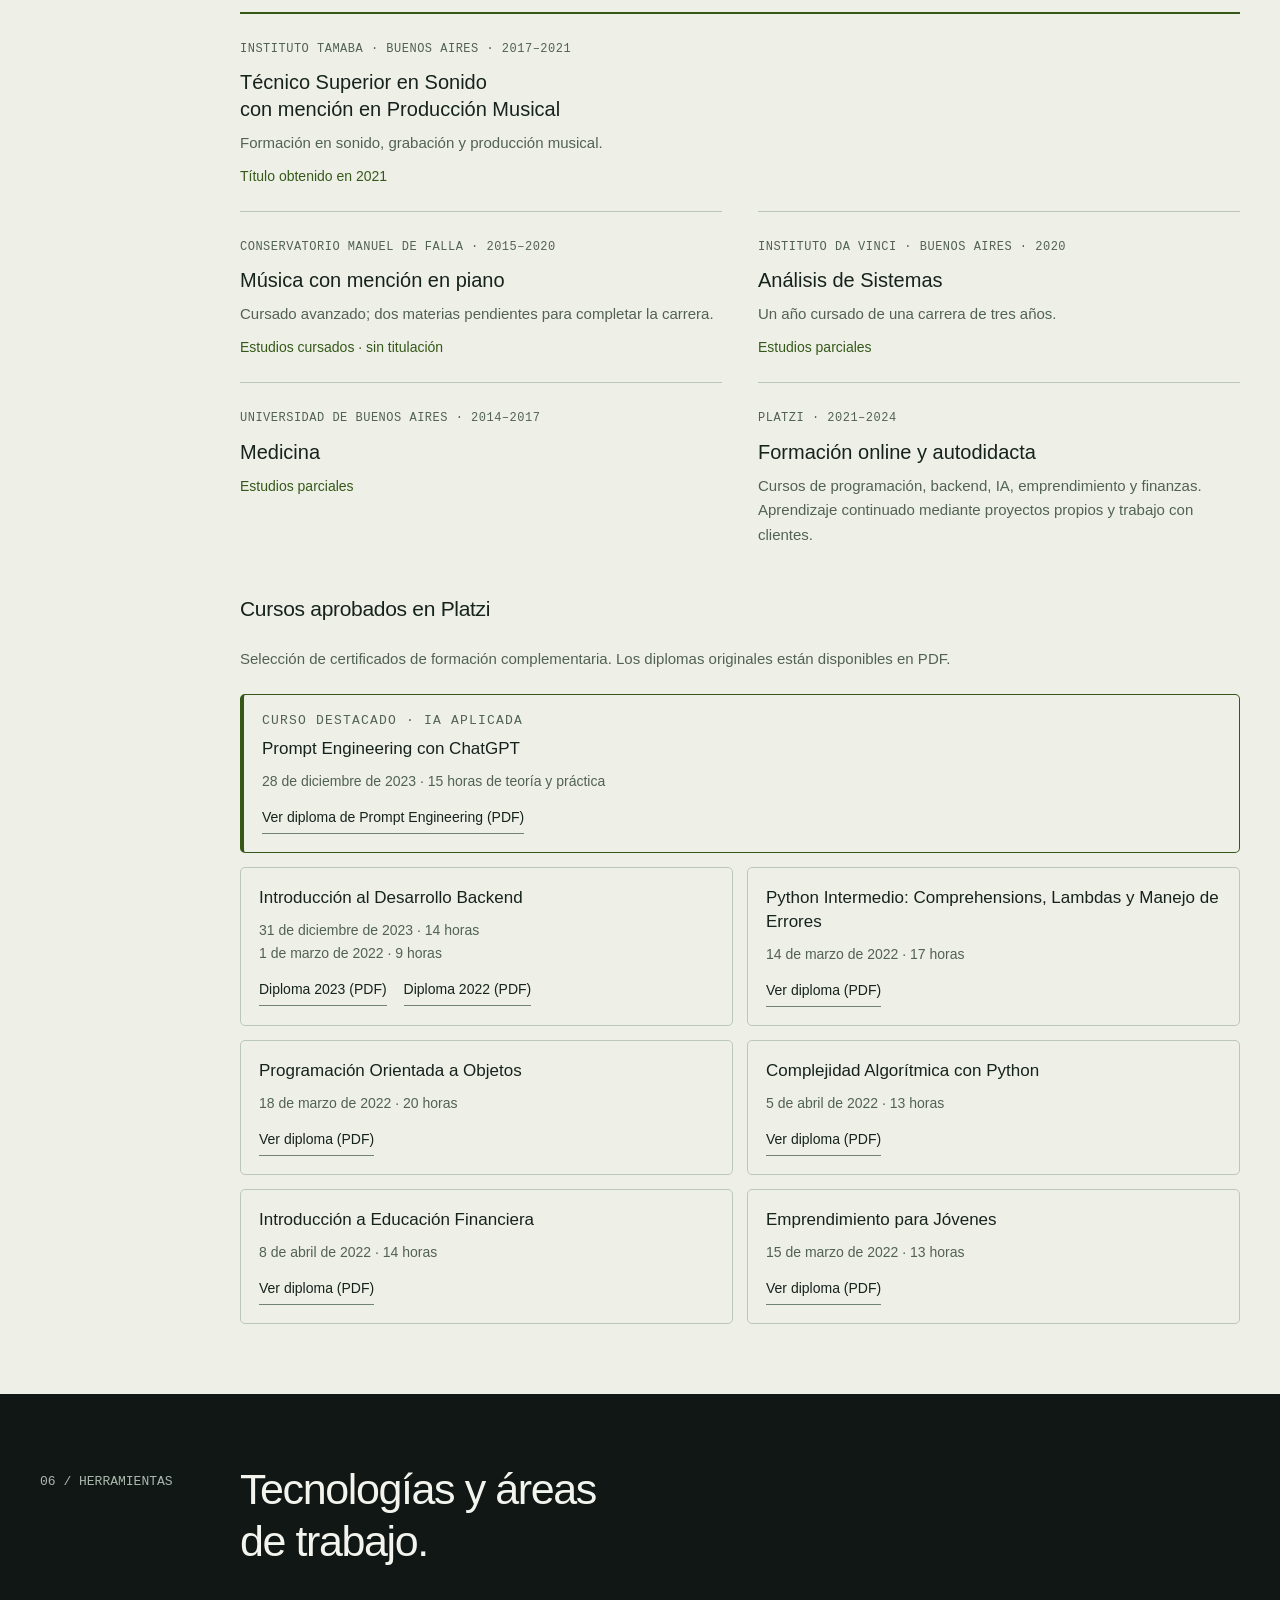
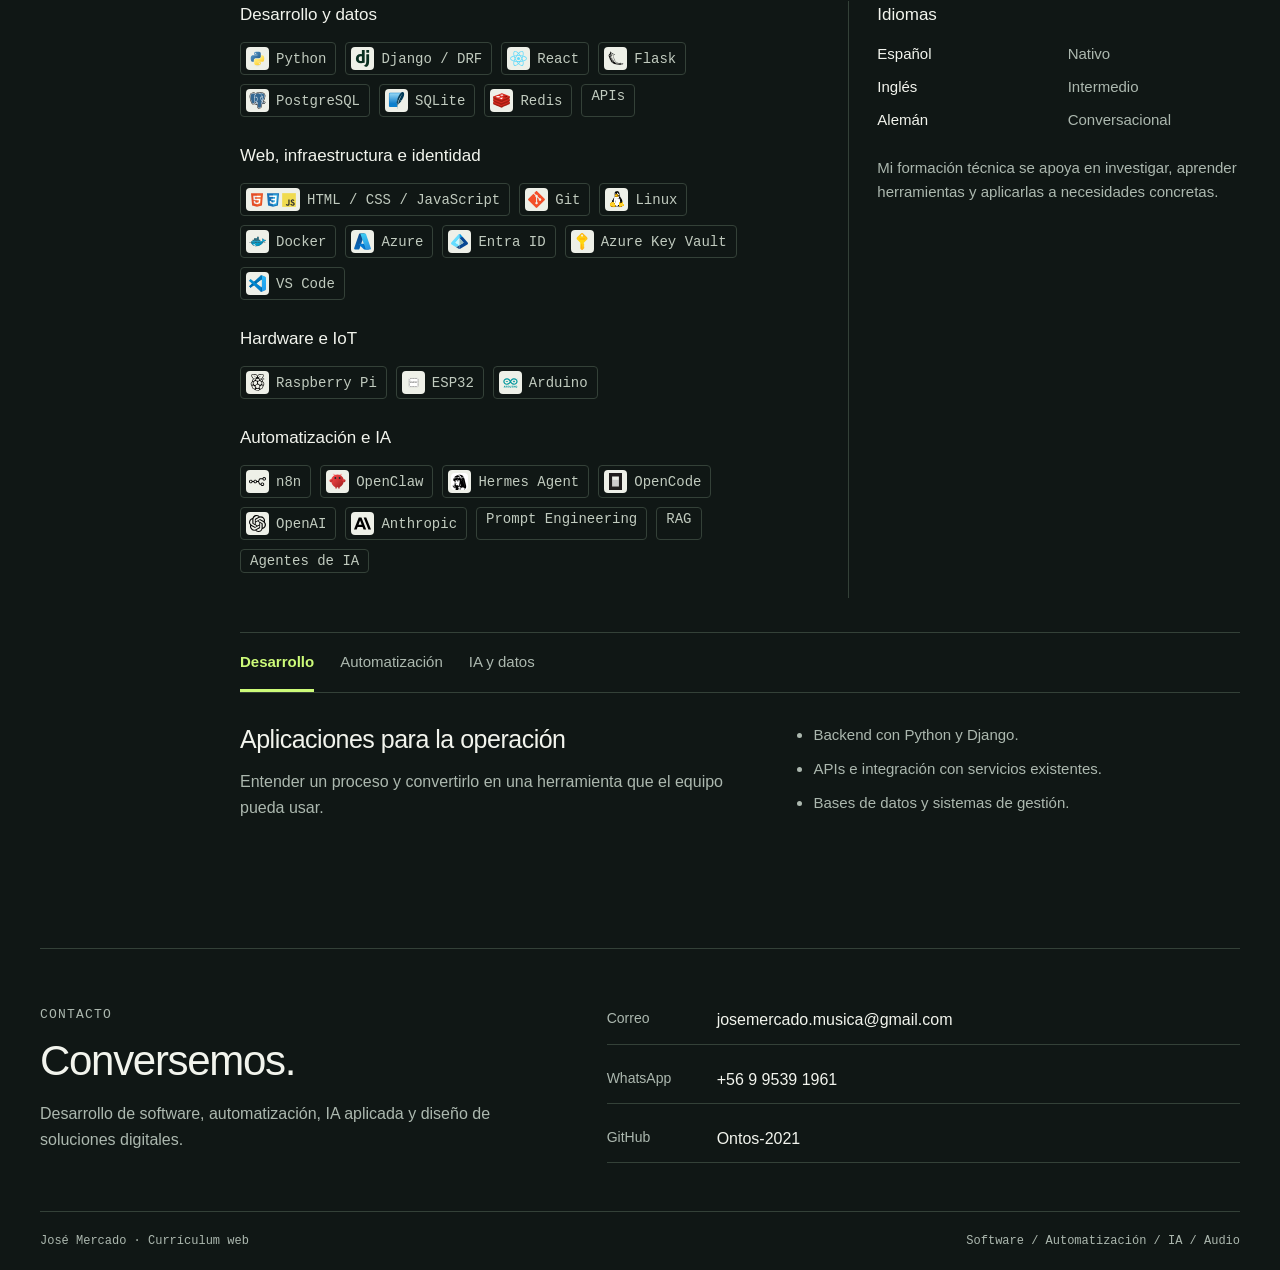
==== commit d7020b6b: "feat: agrega tecnologías de hardware e IoT" ====
--- a/index.html
+++ b/index.html
@@ -436,6 +436,11 @@
               <span class="tag tech-tag"><span class="tech-logo-box"><img class="tech-logo" src="assets/tech/key-vault.svg" alt="" aria-hidden="true"></span>Azure Key Vault</span>
               <span class="tag tech-tag"><span class="tech-logo-box"><img class="tech-logo" src="assets/tech/vscode.svg" alt="" aria-hidden="true"></span>VS Code</span>
             </div></div>
+            <div class="skills-group"><h3>Hardware e IoT</h3><div class="tags tech-tags">
+              <span class="tag tech-tag"><span class="tech-logo-box"><img class="tech-logo" src="assets/tech/raspberry-pi.svg" alt="" aria-hidden="true"></span>Raspberry Pi</span>
+              <span class="tag tech-tag"><span class="tech-logo-box"><img class="tech-logo" src="assets/tech/esp32.svg" alt="" aria-hidden="true"></span>ESP32</span>
+              <span class="tag tech-tag"><span class="tech-logo-box"><img class="tech-logo" src="assets/tech/arduino.svg" alt="" aria-hidden="true"></span>Arduino</span>
+            </div></div>
             <div class="skills-group"><h3>Automatización e IA</h3><div class="tags tech-tags">
               <span class="tag tech-tag"><span class="tech-logo-box"><img class="tech-logo" src="assets/tech/n8n.svg" alt="" aria-hidden="true"></span>n8n</span>
               <span class="tag tech-tag"><span class="tech-logo-box"><img class="tech-logo" src="assets/tech/openclaw.svg" alt="" aria-hidden="true"></span>OpenClaw</span>
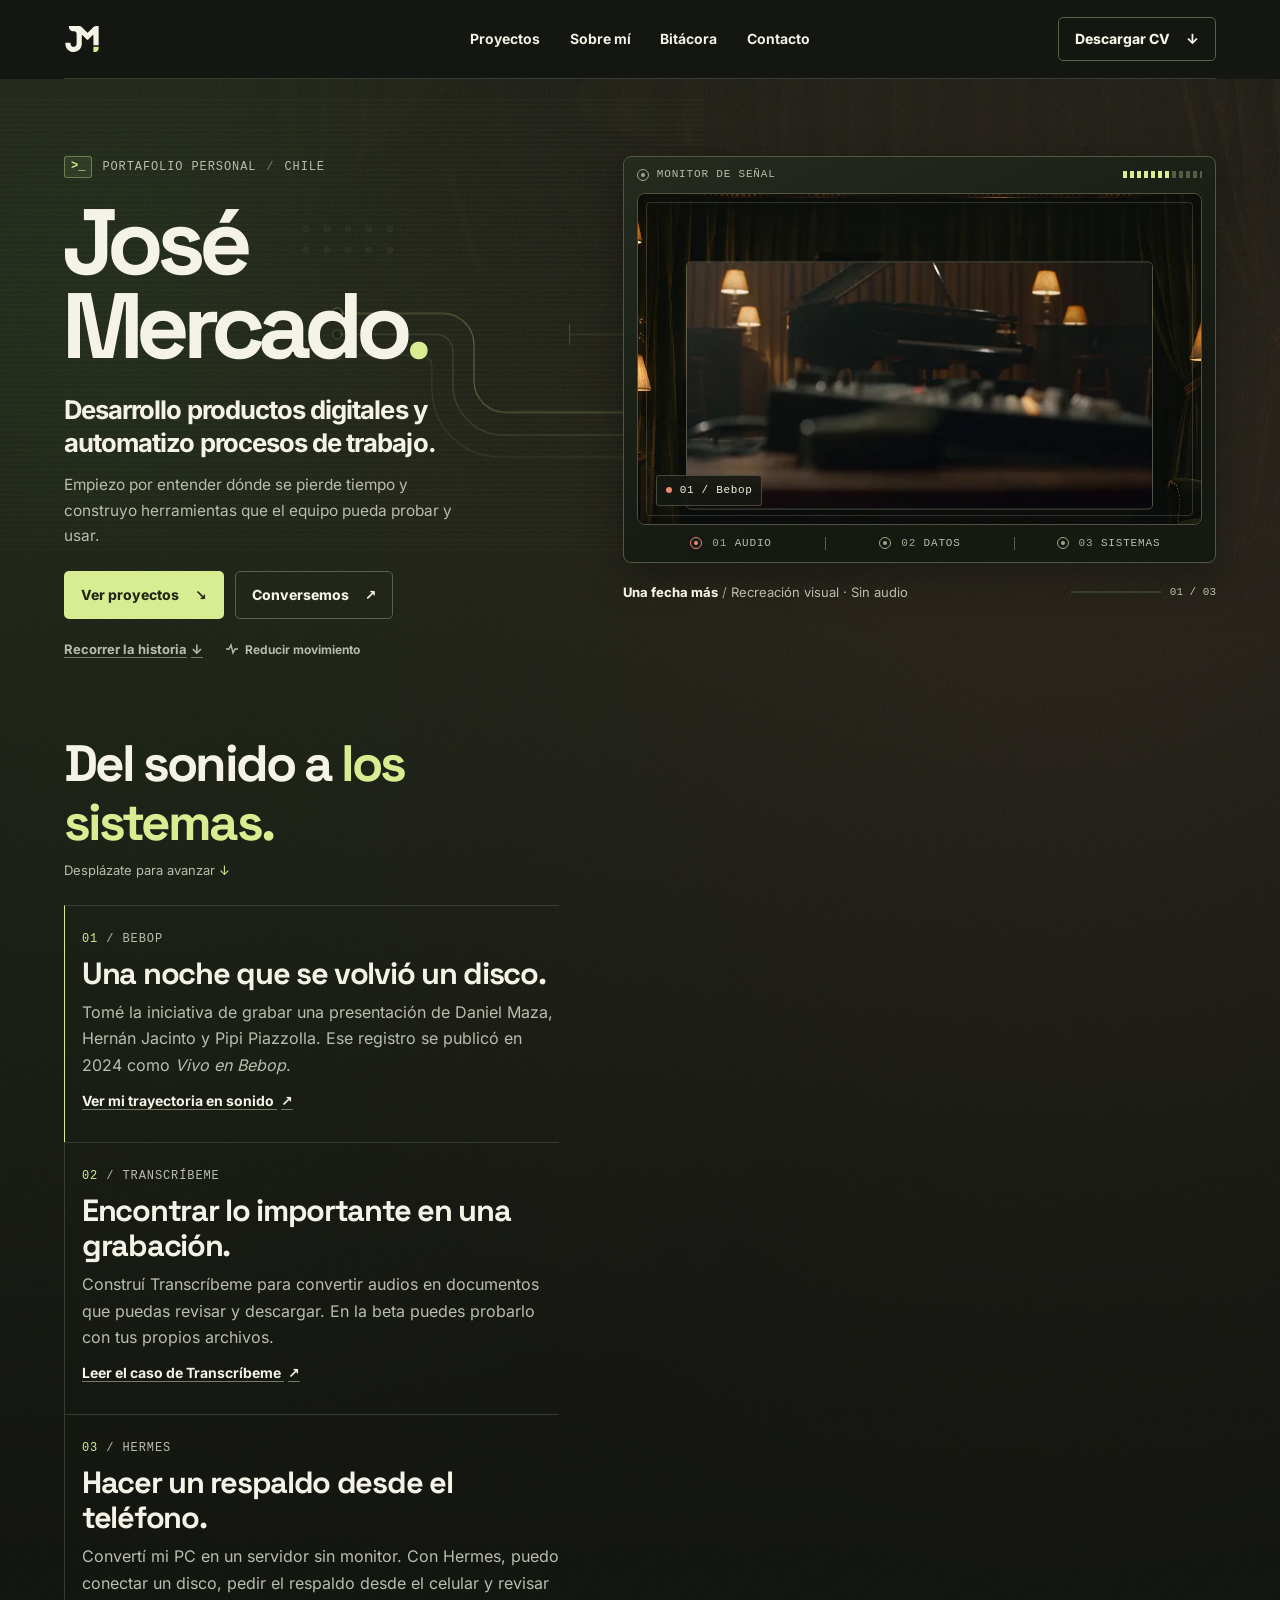
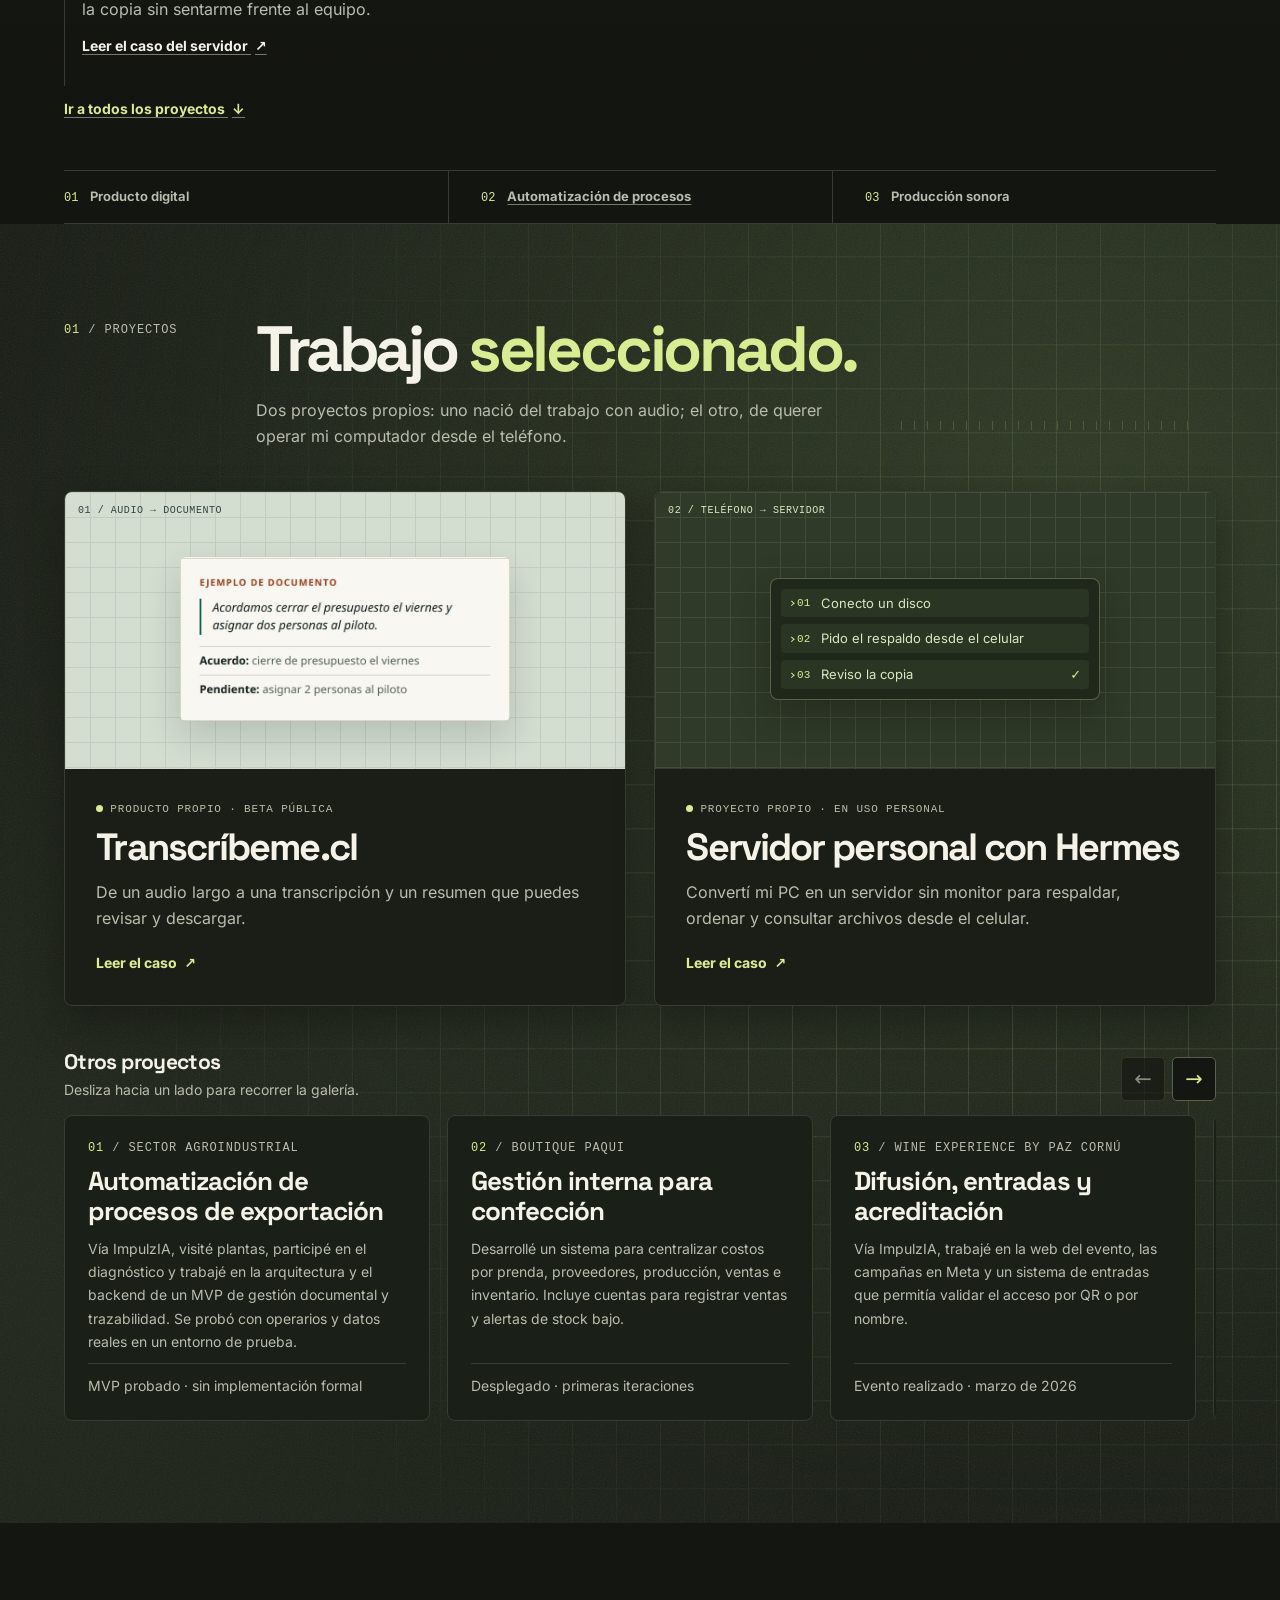
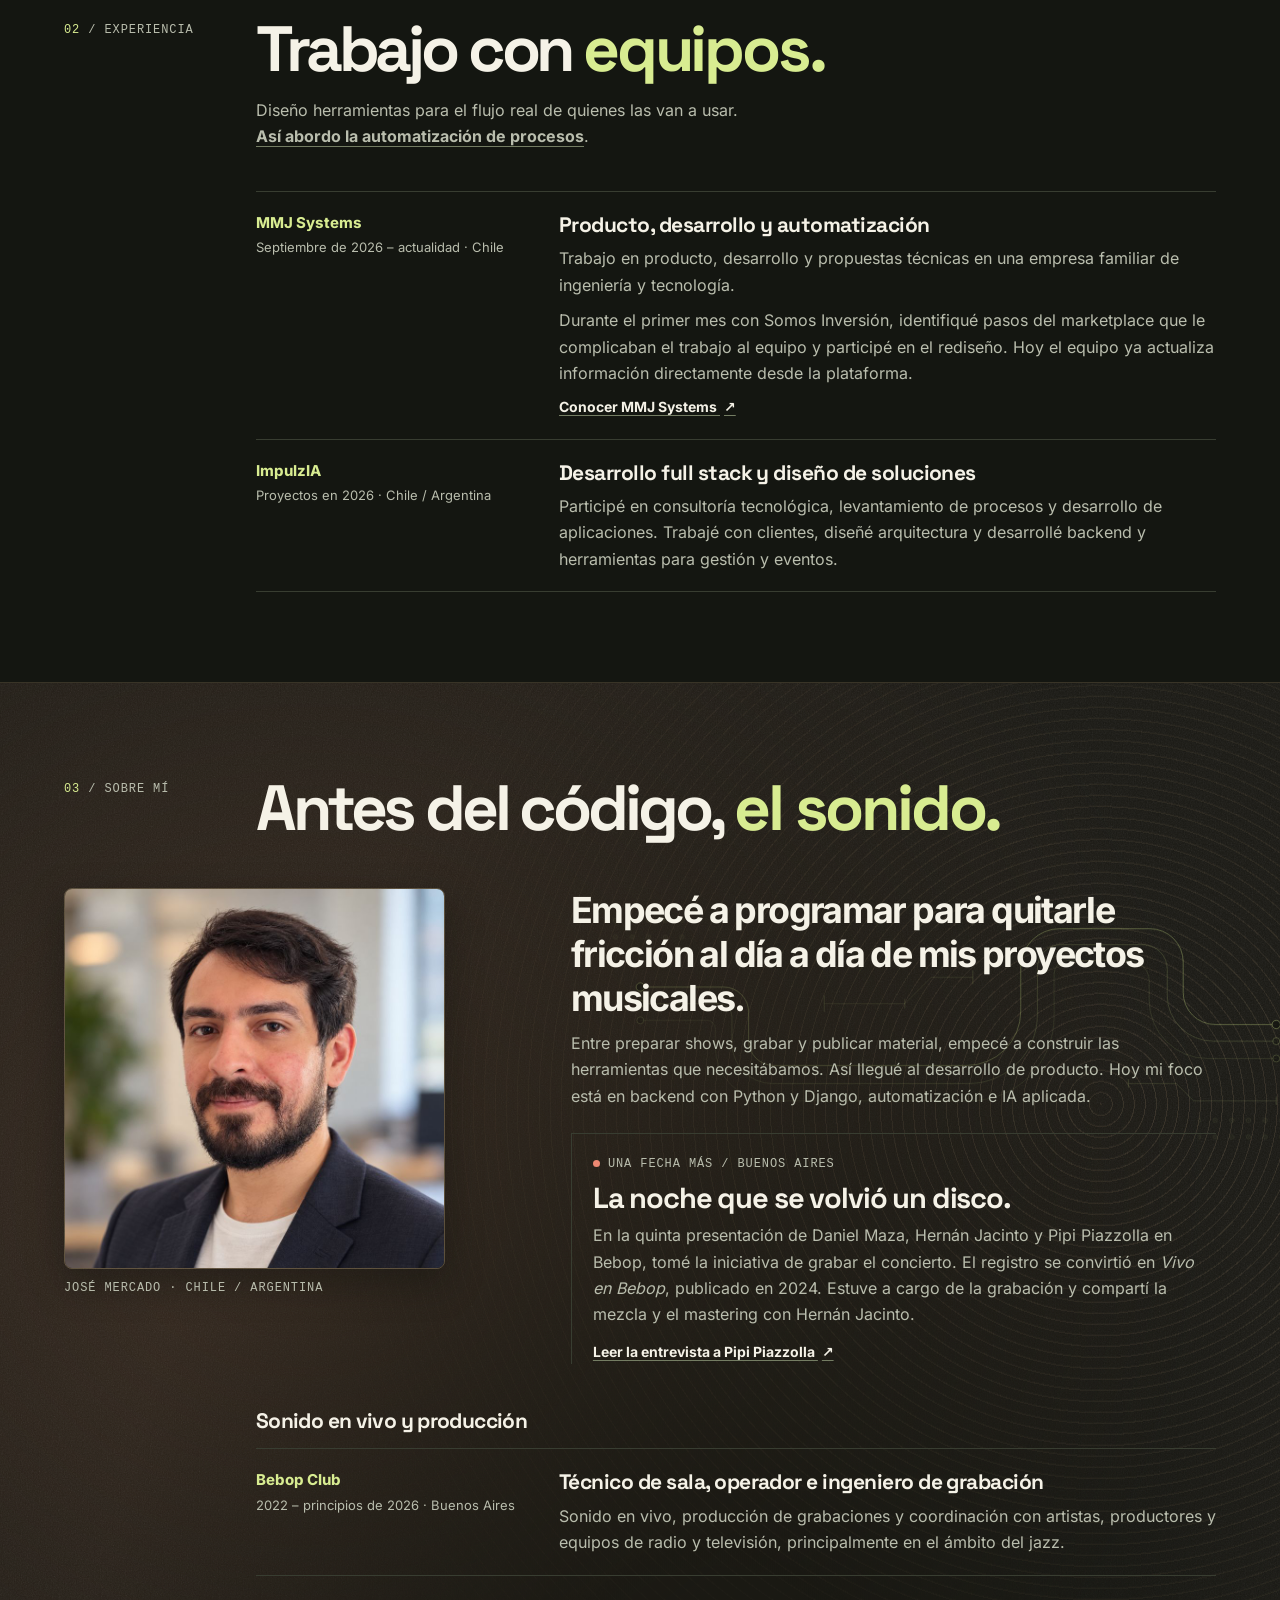
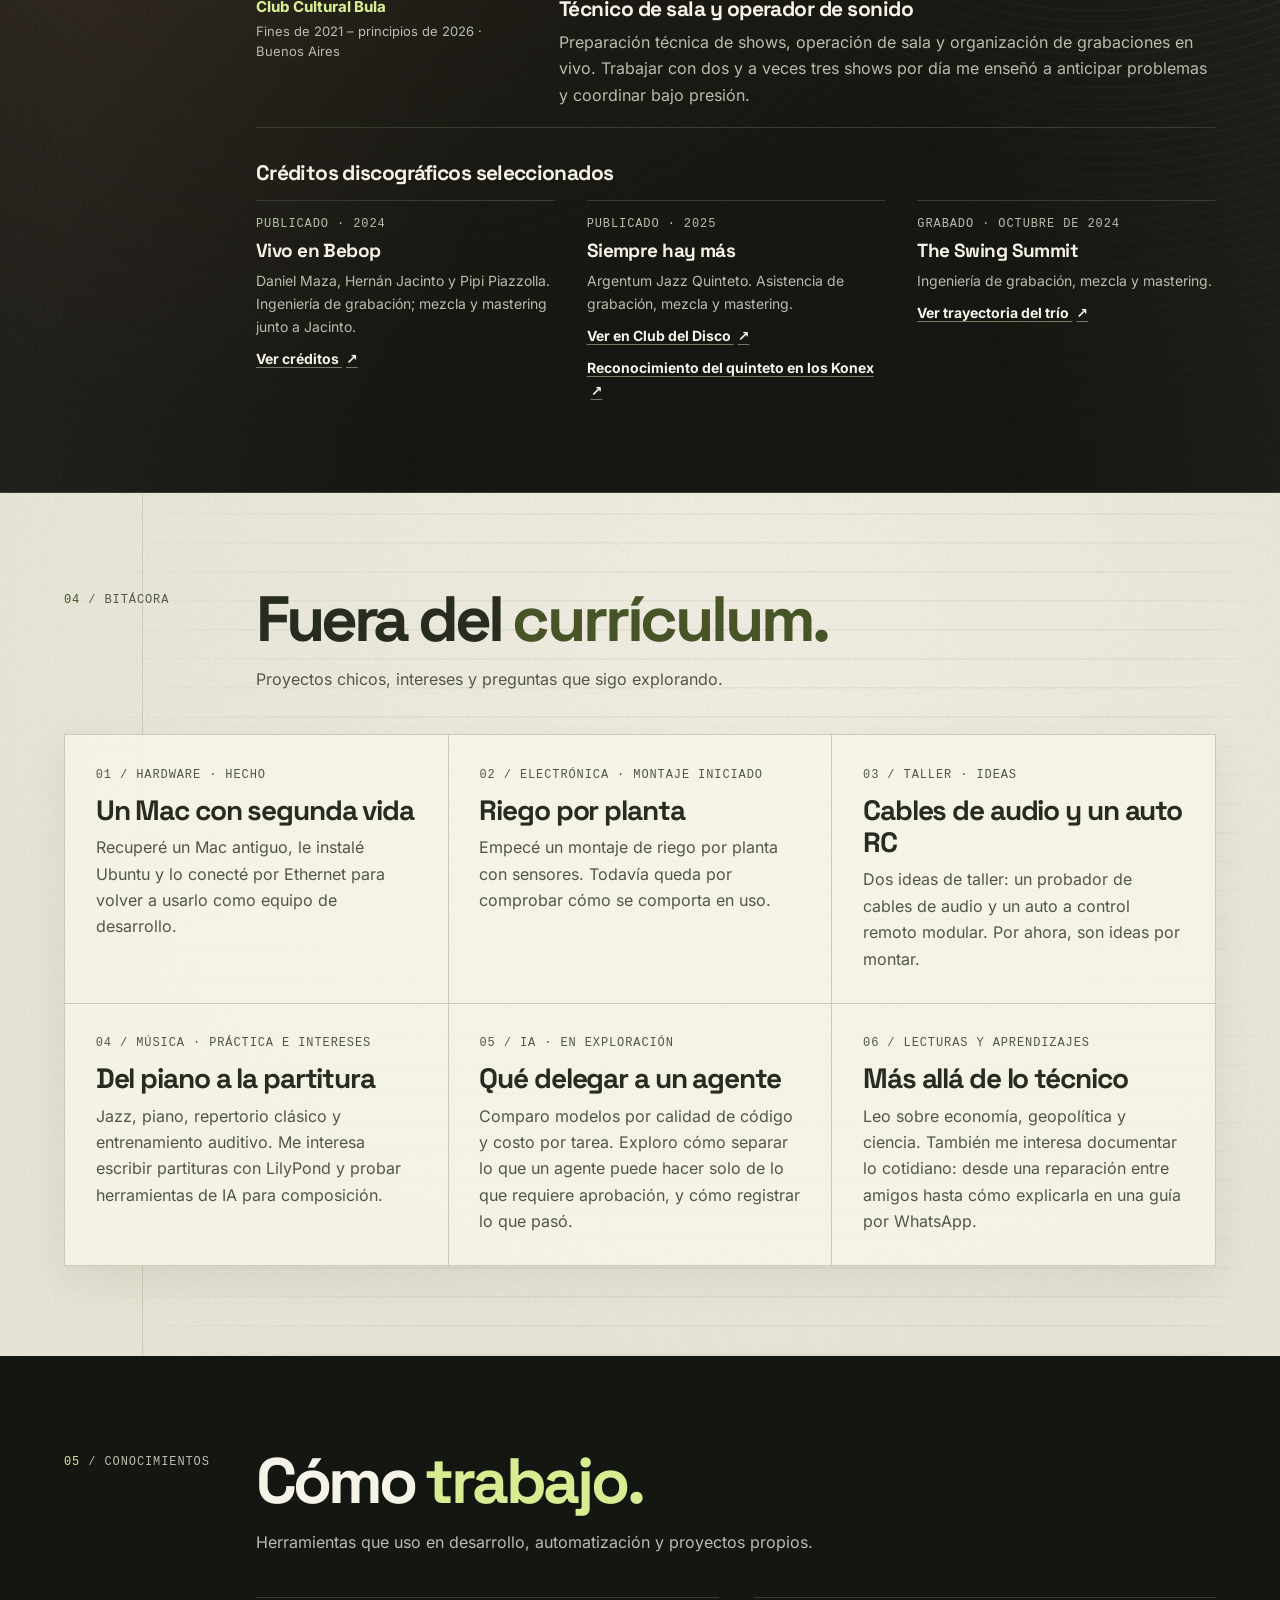
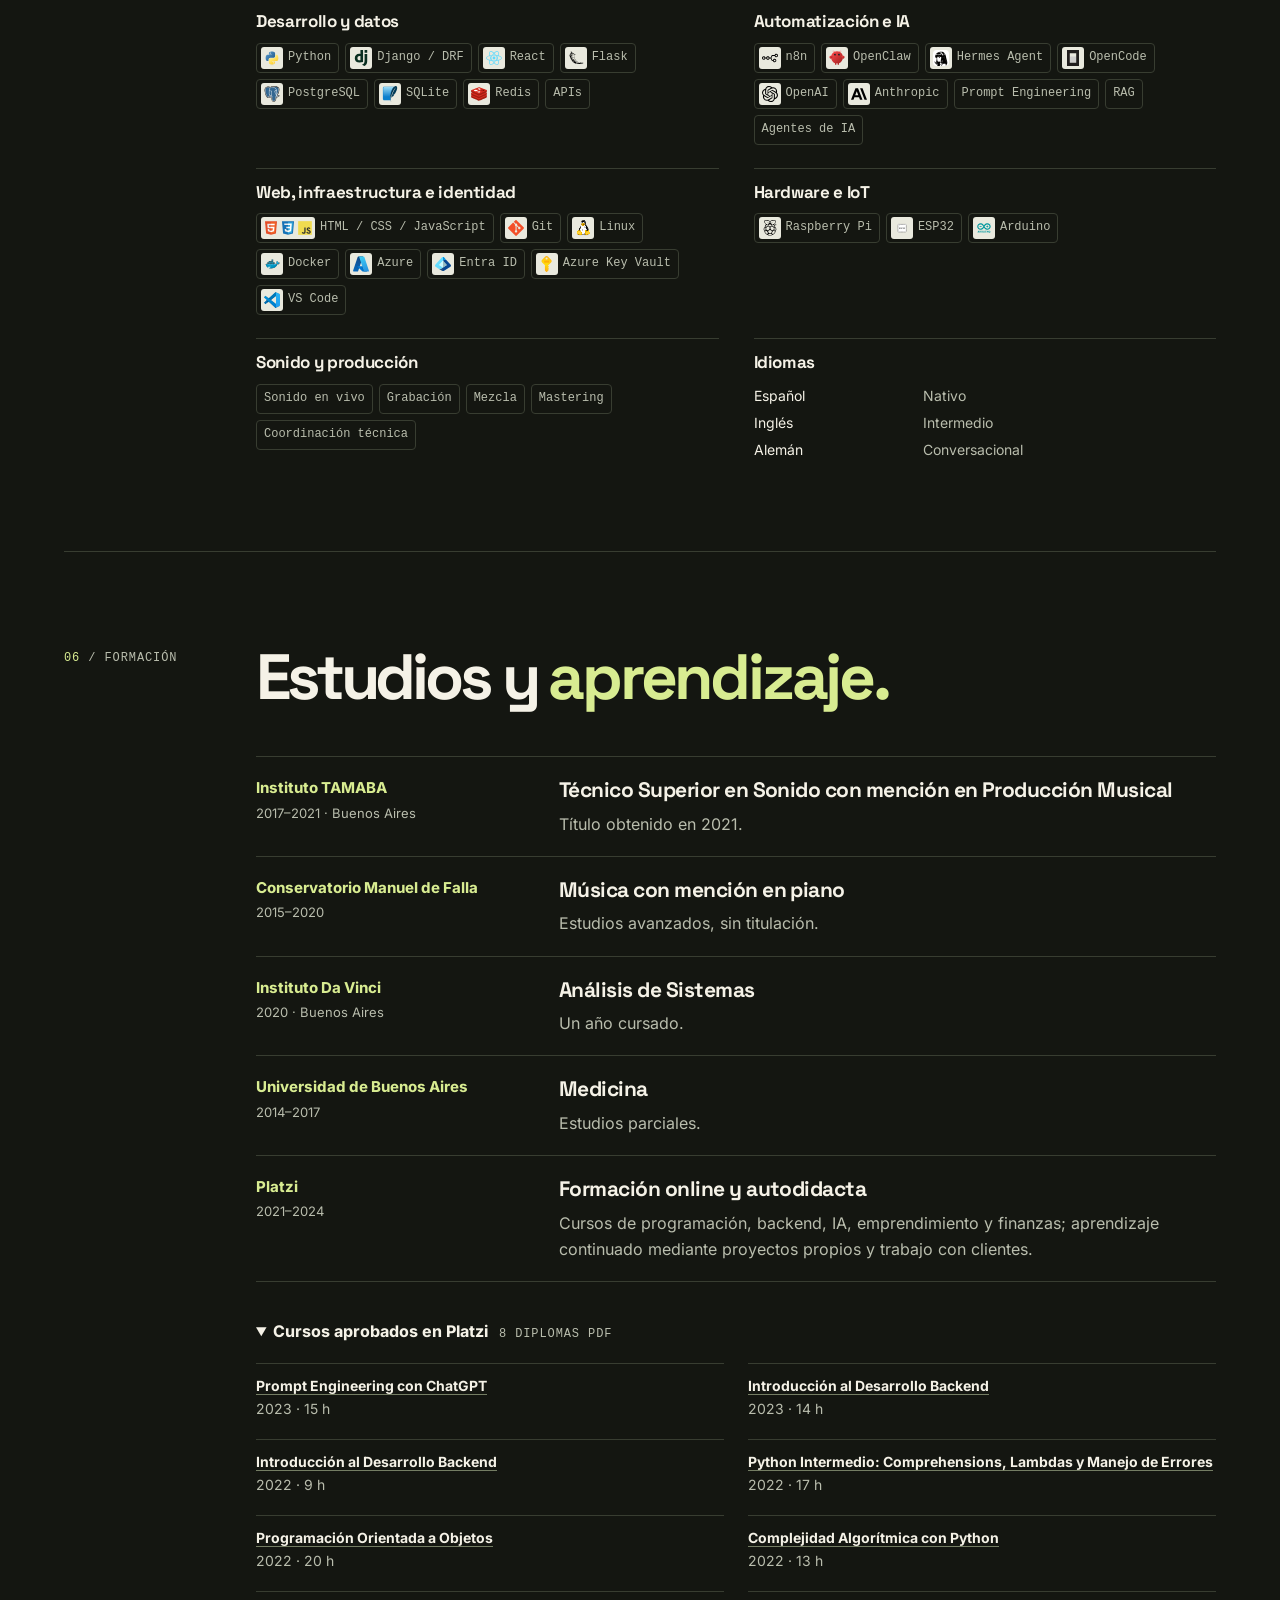
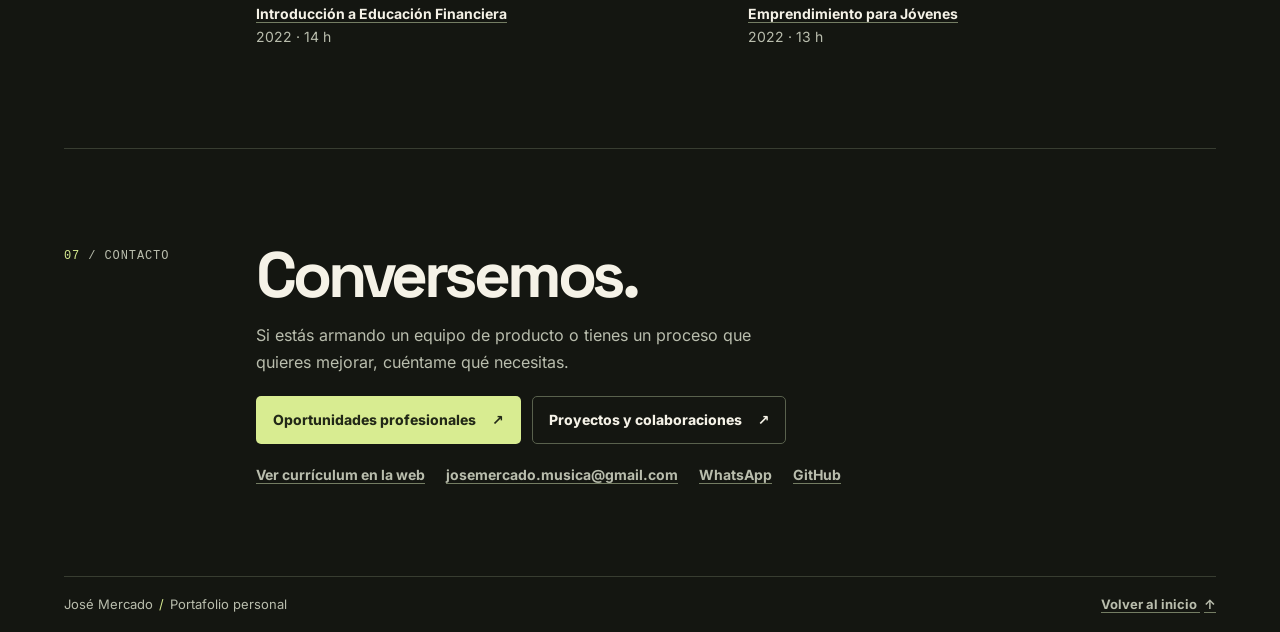
==== commit 2c419023: "feat: integra el portafolio Estudio técnico y su base de SEO" ====
--- a/index.html
+++ b/index.html
@@ -1,486 +1,455 @@
 <!doctype html>
-<html lang="es">
+<html lang="es-CL">
 <head>
   <meta charset="utf-8">
   <meta name="viewport" content="width=device-width, initial-scale=1">
-  <meta name="theme-color" content="#101715">
-  <meta name="description" content="Currículum de José Mercado: desarrollo de software, automatización e IA aplicada. Experiencia, proyectos, producción musical, formación y certificados.">
-  <title>José Mercado — Software, automatización e IA</title>
-  <link rel="icon" type="image/svg+xml" href="data:image/svg+xml,%3Csvg xmlns='http://www.w3.org/2000/svg' viewBox='0 0 64 64'%3E%3Crect width='64' height='64' rx='16' fill='%23101715'/%3E%3Cpath d='M16 18h13v24q0 9-13 9M36 45V19l8 16 8-16v26' stroke='%23cdfb79' stroke-width='5' fill='none'/%3E%3C/svg%3E">
-  <style>
-    :root{--bg:#101715;--surface:#18201d;--text:#f2f4ed;--muted:#acb8af;--accent:#cdfb79;--line:#344138;--paper:#eef0e8;--ink:#16231c;font-family:Inter,"Segoe UI",Arial,sans-serif;color-scheme:dark;scroll-behavior:smooth}
-    *{box-sizing:border-box}
-    body{margin:0;background:var(--bg);color:var(--text);font-size:16px;line-height:1.65}
-    a{color:inherit;text-decoration:none}
-    button{font:inherit;cursor:pointer}
-    button,a{-webkit-tap-highlight-color:transparent}
-    a:focus-visible,button:focus-visible{outline:3px solid var(--accent);outline-offset:5px}
-    ::selection{background:var(--accent);color:var(--bg)}
-    .wrap{width:min(1200px,calc(100% - 80px));margin:auto}
-    .skip{position:fixed;left:20px;top:-80px;background:var(--accent);color:var(--bg);padding:12px;z-index:50}
-    .skip:focus{top:20px}
-    .nav{display:flex;align-items:center;justify-content:space-between;gap:24px;padding:24px 0;border-bottom:1px solid var(--line)}
-    .brand{font-weight:700;font-size:20px;letter-spacing:-1px}.brand span{color:var(--accent)}
-    .nav-links{display:flex;align-items:center;gap:24px;font-size:14px}.nav-links a:hover{color:var(--accent)}
-    .print-button{color:var(--text);background:transparent;border:1px solid #607166;padding:9px 15px;border-radius:6px;font-size:14px;white-space:nowrap}
-    .print-button:hover{background:var(--accent);color:var(--bg);border-color:var(--accent)}
-    .eyebrow{font:13px "SFMono-Regular",Consolas,monospace;text-transform:uppercase;letter-spacing:1.2px;color:var(--muted)}
-    .hero{padding:48px 0 52px;display:grid;grid-template-columns:1.25fr .9fr;gap:64px;align-items:center}
-    .name{margin:20px 0 0;font-size:clamp(52px,6.4vw,86px);line-height:1.04;font-weight:600;letter-spacing:-4px}
-    .name>span{display:block}.name .accent{display:inline;color:var(--accent)}
-    .role{font-size:24px;color:var(--accent);line-height:1.35;margin:22px 0;max-width:500px}
-    .intro{max-width:560px;font-size:18px;color:var(--muted);line-height:1.65;margin:20px 0}
-    .featured-cert{display:flex;align-items:center;justify-content:space-between;gap:20px;max-width:550px;padding:16px 18px;border:1px solid #638445;border-left:3px solid var(--accent);border-radius:6px;background:#cdfb7906}
-    .featured-cert .eyebrow{display:block;font-size:12px;letter-spacing:.6px;color:var(--accent);margin-bottom:3px}
-    .featured-cert strong{display:block;font-size:17px;font-weight:500;line-height:1.35}
-    .featured-cert small{display:block;font-size:13px;color:var(--muted);margin-top:4px}
-    .featured-cert .text-link{flex-shrink:0;font-size:14px}
-    .actions{display:flex;gap:20px;flex-wrap:wrap;align-items:center;margin-top:23px}
-    .primary{display:inline-flex;align-items:center;justify-content:center;padding:12px 19px;border-radius:5px;background:var(--accent);color:var(--bg);font-size:15px;font-weight:600}
-    .primary:hover{background:#ddffa6}
-    .text-link{font-size:15px;border-bottom:1px solid #718474;padding:4px 0}
-    .text-link:hover{color:var(--accent)}
-    .hero-contact{display:flex;flex-wrap:wrap;gap:7px 20px;margin-top:22px;font-size:14px;color:var(--muted)}
-    .hero-contact a{overflow-wrap:anywhere}.hero-contact a:hover{color:var(--accent)}
-    .portrait{max-width:370px;width:100%;justify-self:end;border:1px solid var(--line);border-radius:8px;padding:18px;background:var(--surface)}
-    .portrait-top{display:flex;justify-content:space-between;gap:16px;font:12px Consolas,monospace;letter-spacing:.8px;color:var(--muted);padding-bottom:15px}
-    .photo-placeholder{aspect-ratio:4/5;border:1px dashed #677967;border-radius:4px;background:#101715;display:flex;flex-direction:column;justify-content:center;align-items:center;gap:20px;text-align:center}
-    .photo-placeholder .monogram{font-size:76px;line-height:1;letter-spacing:-6px;font-weight:500;color:#536650}
-    .photo-placeholder .photo-label{font-size:13px;letter-spacing:1.2px;text-transform:uppercase;color:var(--muted)}
-    .portrait-photo{display:block;width:100%;aspect-ratio:4/5;object-fit:cover;border-radius:4px}
-    .portrait-caption{display:flex;justify-content:space-between;gap:14px;padding-top:15px;color:var(--muted);font-size:14px}
-    .portrait-caption strong{color:var(--text);font-weight:500}
-    .signal{display:flex;justify-content:space-between;gap:22px;padding:20px 0;border-top:1px solid var(--line);border-bottom:1px solid var(--line);font-size:14px;color:var(--muted)}
-    .signal strong{color:var(--text);font-weight:500}
-    .section{padding:70px 0;scroll-margin-top:22px}
-    .section+.section{border-top:1px solid var(--line)}
-    .section-heading{display:grid;grid-template-columns:180px 1fr;gap:20px;margin-bottom:34px}
-    .section-heading h2{font-size:clamp(30px,3.6vw,43px);letter-spacing:-1.4px;line-height:1.2;font-weight:500;margin:0}
-    .section-number{font:13px Consolas,monospace;color:var(--muted);padding-top:10px}
-    .section-intro{margin:0 0 28px 200px;max-width:800px;color:var(--muted)}
-    .profile-grid{display:grid;grid-template-columns:1.35fr 1fr;gap:65px;margin-left:200px}
-    .profile-grid p{color:var(--muted);margin:0 0 18px}.profile-grid p strong{color:var(--text);font-weight:500}
-    .principles{margin:0;padding:0;list-style:none}
-    .principles li{padding:15px 0;border-bottom:1px solid var(--line);display:grid;grid-template-columns:28px 1fr;gap:10px}
-    .principles b{color:var(--accent);font:14px Consolas,monospace;padding-top:4px}
-    .principles span{font-size:16px}.principles small{display:block;color:var(--muted);font-size:14px;margin-top:5px}
-    .career{margin-left:200px;border-top:1px solid var(--line)}
-    .career-row{display:grid;grid-template-columns:190px 1fr;gap:35px;padding:27px 0;border-bottom:1px solid var(--line)}
-    .career-meta{font-size:14px;color:var(--muted)}.career-meta strong{display:block;color:var(--accent);font-size:16px;font-weight:500;margin-bottom:4px}
-    .career-row h3{font-size:21px;line-height:1.3;font-weight:500;letter-spacing:-.4px;margin:0 0 10px}
-    .career-row p{color:var(--muted);margin:0}.career-row p+p{margin-top:12px}
-    .projects{border-top:1px solid var(--line)}
-    .project{display:grid;grid-template-columns:180px 1fr 1.2fr;gap:24px;padding:30px 0;border-bottom:1px solid var(--line)}
-    .project-status{font-size:14px;color:var(--muted);line-height:1.6}
-    .project-status strong{display:block;color:var(--accent);font-size:16px;font-weight:500;margin-bottom:4px}
-    .project-status .state{display:block;margin-top:10px;font-size:13px}
-    .project h3{font-size:24px;line-height:1.25;margin:0 0 15px;font-weight:500;letter-spacing:-.5px}
-    .project p{margin:0 0 14px;color:var(--muted);font-size:16px}.project p:last-child{margin-bottom:0}
-    .tags{display:flex;flex-wrap:wrap;gap:8px}.tag{border:1px solid var(--line);padding:3px 9px;border-radius:4px;font:14px Consolas,monospace;color:#c1cbbf}
-    .tech-tags{gap:9px}.tech-tag{display:inline-flex;align-items:center;gap:7px;min-height:32px;padding:4px 9px 4px 5px}
-    .tech-logo-box{width:23px;height:23px;flex:0 0 23px;display:inline-flex;align-items:center;justify-content:center;border-radius:4px;background:#eef0e8;padding:3px}
-    .tech-logo-box.stack{width:auto;flex-basis:auto;gap:2px;padding-inline:4px}
-    .tech-logo{display:block;width:17px;height:17px;object-fit:contain}.tech-logo-box.stack .tech-logo{width:14px;height:14px}
-    .project .outcome{color:var(--text);font-size:14px;border-left:2px solid #638445;padding-left:12px}
-    .audio-work{margin-left:200px}
-    .audio-work .career{margin-left:0}
-    .audio-context{max-width:820px;color:var(--muted);margin:25px 0 34px}
-    .subheading{font-size:21px;font-weight:500;letter-spacing:-.3px;margin:0 0 20px}
-    .credits{display:grid;grid-template-columns:repeat(3,1fr);gap:22px}
-    .credit{border-top:2px solid var(--line);padding-top:20px}
-    .credit .eyebrow{font-size:12px;letter-spacing:.7px}
-    .credit h4{font-size:20px;font-weight:500;line-height:1.3;margin:10px 0}
-    .credit p{font-size:15px;color:var(--muted);margin:0 0 13px}
-    .credit .credit-role{color:var(--text)}
-    .credit .text-link{font-size:14px}
-    .paper-section{background:var(--paper);color:var(--ink)}
-    .paper-section .section-number,.paper-section .eyebrow{color:#526155}
-    .paper-section a:focus-visible{outline-color:#355818}
-    .education-content{margin-left:200px}
-    .education-grid{display:grid;grid-template-columns:1fr 1fr;gap:23px 36px}
-    .education-item{border-top:1px solid #bcc7bc;padding-top:20px}
-    .education-item.degree{grid-column:1/-1;border-top:2px solid #355818}
-    .education-item h3{font-size:20px;font-weight:500;line-height:1.35;margin:9px 0 8px}
-    .education-item p{color:#526155;margin:0;font-size:15px}
-    .education-item .education-status{display:block;color:#355818;font-size:14px;margin-top:9px}
-    .education-item .eyebrow{font-size:12px;letter-spacing:.5px}
-    .certificates{margin-top:44px}
-    .certificates-intro{color:#526155;font-size:15px;margin:0 0 23px;max-width:800px}
-    .certificate-grid{display:grid;grid-template-columns:1fr 1fr;gap:14px}
-    .certificate{border:1px solid #bcc7bc;border-radius:5px;padding:18px;display:flex;flex-direction:column;align-items:flex-start;gap:9px}
-    .certificate.featured{grid-column:1/-1;border-color:#355818;border-left:4px solid #355818}
-    .certificate h4{font-size:17px;line-height:1.4;font-weight:500;margin:0}
-    .certificate p{font-size:14px;color:#526155;margin:0}
-    .certificate .text-link{color:var(--ink);border-color:#718474;font-size:14px}
-    .certificate .text-link:hover{color:#355818}
-    .certificate-links{display:flex;flex-wrap:wrap;gap:8px 17px}
-    .skills-layout{display:grid;grid-template-columns:1.4fr 1fr;gap:60px;margin-left:200px}
-    .skills-group{padding-bottom:25px}.skills-group h3{font-size:17px;font-weight:500;margin:0 0 13px}
-    .languages{border-left:1px solid var(--line);padding-left:28px}
-    .languages h3{font-size:17px;font-weight:500;margin:0 0 13px}
-    .languages dl{margin:0;display:grid;grid-template-columns:1fr 1fr;gap:8px 18px;font-size:15px}
-    .languages dt{color:var(--text)}.languages dd{margin:0;color:var(--muted)}
-    .languages p{font-size:15px;color:var(--muted);margin:23px 0 0}
-    .opportunity{margin:34px 0 0 200px;border-top:1px solid var(--line);scroll-margin-top:22px}
-    .tabs{display:flex;gap:26px;border-bottom:1px solid var(--line)}
-    .tab{border:none;border-bottom:3px solid transparent;background:transparent;color:var(--muted);padding:17px 0 14px;font-size:15px}
-    .tab[aria-selected=true]{color:var(--accent);border-color:var(--accent);font-weight:600}.tab:hover{color:var(--accent)}
-    .panel{display:grid;grid-template-columns:1.15fr 1fr;gap:40px;padding-top:30px;min-height:185px}
-    .panel[hidden]{display:none}.panel h3{font-size:25px;letter-spacing:-.5px;font-weight:500;line-height:1.3;margin:0 0 13px}
-    .panel p{color:var(--muted);font-size:16px;margin:0}.panel ul{padding-left:20px;margin:0;color:var(--muted)}
-    .panel li{margin-bottom:9px;font-size:15px}
-    .print-all-panels{display:none}
-    .closing{border-top:1px solid var(--line);padding:48px 0;display:grid;grid-template-columns:1fr 1.25fr;gap:60px;align-items:center;scroll-margin-top:22px}
-    .closing h2{font-size:42px;line-height:1.15;letter-spacing:-1.3px;font-weight:500;margin:15px 0 0}
-    .closing p{color:var(--muted);margin:15px 0 0;font-size:16px}
-    .contact-list{display:grid;gap:12px}.contact-list a{border-bottom:1px solid var(--line);padding:10px 0;display:grid;grid-template-columns:90px 1fr;gap:20px;font-size:16px}
-    .contact-list a span:first-child{font-size:14px;color:var(--muted)}.contact-list a span:last-child{overflow-wrap:anywhere}
-    .contact-list a:hover{color:var(--accent)}
-    .footer{padding:22px 0;border-top:1px solid var(--line);display:flex;justify-content:space-between;gap:16px;font:12px Consolas,monospace;color:var(--muted)}
-    @media(max-width:1000px){
-      .wrap{width:calc(100% - 48px)}.nav-links{gap:18px}.hero{gap:35px;grid-template-columns:1.25fr .8fr}
-      .role{font-size:22px}.portrait{padding:14px}.portrait-caption{flex-direction:column;gap:3px}
-      .featured-cert{align-items:flex-start;gap:12px}.featured-cert strong{font-size:16px}
-      .section-heading{grid-template-columns:120px 1fr}
-      .profile-grid,.career,.section-intro,.audio-work,.education-content,.skills-layout,.opportunity{margin-left:140px}
-      .profile-grid{gap:30px}.career-row{grid-template-columns:160px 1fr;gap:24px}
-      .project{grid-template-columns:120px 1fr 1.15fr;gap:20px}.project h3{font-size:22px}
-      .credits{gap:18px}.skills-layout{gap:30px}.signal{font-size:13px}.closing{gap:35px}
-    }
-    @media(max-width:740px){
-      .wrap{width:calc(100% - 40px)}.nav{padding:18px 0}.nav-links>a{display:none}.nav-links{gap:0}
-      .hero{grid-template-columns:1fr;gap:32px;padding:35px 0}.name{font-size:66px;letter-spacing:-3.5px;margin-top:15px}
-      .role{font-size:22px;margin:20px 0}.intro{font-size:17px}
-      .featured-cert{padding:14px;gap:14px}.featured-cert strong{font-size:16px}.featured-cert .text-link{font-size:13px}
-      .hero-contact{gap:7px 18px}.portrait{justify-self:start;max-width:320px}.photo-placeholder{aspect-ratio:1/1}
-      .portrait-caption{flex-direction:row;gap:10px}.signal{display:grid;grid-template-columns:1fr 1fr;gap:12px;padding:18px 0}
-      .signal span:last-child{grid-column:1/-1}.section{padding:48px 0}
-      .section-heading{grid-template-columns:1fr;gap:13px;margin-bottom:25px}.section-number{padding:0}.section-heading h2{font-size:32px;letter-spacing:-.8px}
-      .profile-grid,.career,.section-intro,.audio-work,.education-content,.skills-layout,.opportunity{margin-left:0}
-      .profile-grid,.skills-layout{grid-template-columns:1fr;gap:20px}.career-row{grid-template-columns:1fr;gap:12px;padding:23px 0}
-      .career-meta strong{margin-bottom:2px}.career-row h3{font-size:21px}
-      .project{grid-template-columns:1fr;gap:16px;padding:27px 0}.project-status .state{margin-top:4px}
-      .project h3{font-size:23px}.project p{font-size:16px}.tag{font-size:13px}
-      .credits{grid-template-columns:1fr;gap:24px}.credit h4{font-size:21px}.credit p{font-size:16px}
-      .education-grid,.certificate-grid{grid-template-columns:1fr;gap:23px}.certificate-grid{gap:14px}
-      .education-item.degree,.certificate.featured{grid-column:auto}.education-item h3{font-size:20px}.education-item p{font-size:16px}
-      .certificates{margin-top:35px}.certificate p{font-size:14px}
-      .languages{padding-left:20px}.tabs{gap:22px}.tab{font-size:14px}
-      .panel{grid-template-columns:1fr;gap:20px;min-height:0}.panel h3{font-size:23px}
-      .closing{grid-template-columns:1fr;gap:23px;padding:35px 0}.closing h2{font-size:34px}
-      .contact-list a{grid-template-columns:75px 1fr;gap:12px;font-size:15px}.footer{flex-direction:column;gap:5px}
-    }
-    @media(max-width:380px){.name{font-size:58px}.featured-cert{flex-direction:column;gap:6px}.tabs{gap:16px}.tab{font-size:13px}.wrap{width:calc(100% - 32px)}}
-    @media(prefers-reduced-motion:reduce){:root{scroll-behavior:auto}}
-    @media print{
-      @page{size:A4;margin:14mm}
-      *{color:#17251c!important;background:transparent!important;box-shadow:none!important;animation:none!important}
-      /* Explicit paper canvas: Safari/iOS can retain the dark canvas behind transparent backgrounds. */
-      html,body{color-scheme:light!important;color-scheme:only light!important;background:#fff!important;-webkit-print-color-adjust:exact;print-color-adjust:exact}
-      body{font-size:9.5pt;line-height:1.45}.wrap{width:100%}
-      .nav,.portrait,.actions,.signal,.tabs,.skip,.footer,.print-button{display:none!important}
-      .hero{display:block;padding:0 0 15px;border-bottom:1px solid #aaa}
-      .name{font-size:32pt;letter-spacing:-1px;margin:6px 0}.name>span{display:inline}.name>span+span:before{content:' '}
-      .eyebrow{font-size:8pt}.role{font-size:13pt;margin:8px 0}
-      .intro{font-size:10pt;max-width:none;margin:9px 0}
-      .featured-cert{padding:8px 11px;max-width:none;border-color:#aaa;gap:20px}
-      .featured-cert strong{font-size:10pt}.featured-cert .eyebrow,.featured-cert small,.featured-cert .text-link{font-size:8pt}
-      .hero-contact{font-size:9pt;margin:10px 0 0;gap:6px 18px}
-      .section,.paper-section{padding:19px 0 0;border:0;break-inside:auto}
-      .section-heading{display:block;margin-bottom:12px;break-after:avoid}.section-number{display:none}
-      .section-heading h2{font-size:17pt;letter-spacing:-.3px}
-      .section-intro{margin:0 0 12px;font-size:9pt}
-      .profile-grid,.skills-layout{margin:0;display:grid;grid-template-columns:1.4fr 1fr;gap:22px}
-      .profile-grid p{font-size:9pt;margin-bottom:8px}.principles li{padding:6px 0;break-inside:avoid}
-      .principles span,.principles small{font-size:8.5pt}.principles b{font-size:9pt}
-      .career,.audio-work,.education-content,.opportunity{margin-left:0}
-      .career-row{grid-template-columns:135px 1fr;gap:18px;padding:10px 0;break-inside:avoid}
-      .career-row h3{font-size:11pt;margin-bottom:5px}.career-row p{font-size:9pt}
-      .career-meta,.career-meta strong{font-size:9pt}
-      .project{grid-template-columns:95px 1fr 1.3fr;gap:14px;padding:12px 0;break-inside:avoid}
-      .project h3{font-size:12pt;margin-bottom:7px}.project p{font-size:9pt;margin-bottom:8px}
-      .project-status,.project-status strong,.project-status .state,.project .outcome{font-size:8pt}
-      .tag{font-size:8pt;padding:2px 5px;border-color:#aaa}.tech-tag{gap:4px;min-height:0;padding-left:3px}
-      .tech-logo-box{width:16px;height:16px;flex-basis:16px;padding:2px}.tech-logo{width:12px;height:12px}.tech-logo-box.stack{gap:1px;padding-inline:3px}.tech-logo-box.stack .tech-logo{width:10px;height:10px}
-      .audio-context{font-size:9pt;margin:12px 0}
-      .subheading{font-size:12pt;margin-bottom:10px;break-after:avoid}
-      .credits{grid-template-columns:repeat(3,1fr);gap:18px}.credit{padding-top:9px;break-inside:avoid}
-      .credit h4{font-size:11pt;margin:5px 0}.credit p{font-size:8.5pt;margin-bottom:6px}
-      .credit .eyebrow,.credit .text-link{font-size:7.5pt}
-      .education-grid{grid-template-columns:1fr 1fr;gap:13px 22px}
-      .education-item{padding-top:9px;break-inside:avoid}.education-item.degree{grid-column:1/-1}
-      .education-item h3{font-size:11pt;margin:5px 0}.education-item p,.education-item .education-status{font-size:9pt}
-      .education-item .eyebrow{font-size:8pt}
-      .certificates{margin-top:18px}.certificates-intro{font-size:9pt;margin-bottom:10px}
-      .certificate-grid{grid-template-columns:1fr 1fr;gap:10px}.certificate{padding:9px;gap:4px;break-inside:avoid}
-      .certificate.featured{grid-column:1/-1}.certificate h4{font-size:10pt}
-      .certificate p,.certificate .text-link{font-size:8pt}.certificate-links{gap:5px 12px}
-      .skills-group{padding-bottom:12px}.skills-group h3,.languages h3{font-size:10pt;margin-bottom:7px}
-      .languages{padding-left:18px}.languages dl,.languages p{font-size:9pt}.languages p{margin-top:12px}
-      .opportunity{margin-top:12px}.panel{display:none!important}.print-all-panels{display:block;font-size:9pt}
-      .print-all-panels p{margin:8px 0}
-      .closing{display:block;padding:15px 0 0;margin-top:15px;break-inside:avoid}
-      .closing h2{font-size:16pt;margin:5px 0}.closing p{font-size:9pt;margin:5px 0}
-      .contact-list{margin-top:8px;gap:3px}.contact-list a{font-size:9pt;grid-template-columns:70px 1fr;padding:4px 0;gap:12px}
-      .contact-list a span:first-child{font-size:8pt}
-    }
-  </style>
+  <meta name="theme-color" content="#141611">
+  <meta name="description" content="Soy José Mercado, desarrollador en Chile. Trabajo con Python, Django, automatización de procesos e IA aplicada. Conoce mis proyectos y currículum.">
+  <meta name="author" content="José Mercado">
+  <meta name="robots" content="max-image-preview:large">
+  <meta property="og:type" content="website">
+  <meta property="og:site_name" content="José Mercado">
+  <meta property="og:locale" content="es_CL">
+  <meta property="og:title" content="José Mercado | Desarrollo de software y automatización">
+  <meta property="og:description" content="Soy José Mercado, desarrollador en Chile. Trabajo con Python, Django, automatización de procesos e IA aplicada. Conoce mis proyectos y currículum.">
+  <meta property="og:url" content="https://josemercado.cl/">
+  <meta property="og:image" content="https://josemercado.cl/assets/social/jose-mercado.jpg">
+  <meta property="og:image:width" content="1200">
+  <meta property="og:image:height" content="630">
+  <meta property="og:image:alt" content="Retrato de José Mercado junto a su monograma JM">
+  <meta name="twitter:card" content="summary_large_image">
+  <title>José Mercado | Desarrollo de software y automatización</title>
+  <link rel="canonical" href="https://josemercado.cl/">
+  <link rel="icon" type="image/svg+xml" sizes="any" href="assets/monograma-jm.svg">
+  <link rel="preload" href="assets/fonts/space-grotesk-latin.woff2" as="font" type="font/woff2" crossorigin>
+  <link rel="preload" href="assets/fonts/inter-latin.woff2" as="font" type="font/woff2" crossorigin>
+  <link rel="stylesheet" href="assets/fonts/brand.css">
+  <link rel="stylesheet" href="assets/site.css">
+  <script type="application/ld+json">
+  {
+    "@context": "https://schema.org",
+    "@graph": [
+      {
+        "@type": "WebSite",
+        "@id": "https://josemercado.cl/#website",
+        "url": "https://josemercado.cl/",
+        "name": "José Mercado",
+        "inLanguage": "es-CL"
+      },
+      {
+        "@type": "ProfilePage",
+        "@id": "https://josemercado.cl/#perfil-web",
+        "url": "https://josemercado.cl/",
+        "name": "José Mercado | Desarrollo de software y automatización",
+        "inLanguage": "es-CL",
+        "isPartOf": {"@id": "https://josemercado.cl/#website"},
+        "mainEntity": {"@id": "https://josemercado.cl/#jose-mercado"}
+      },
+      {
+        "@type": "Person",
+        "@id": "https://josemercado.cl/#jose-mercado",
+        "name": "José Mercado",
+        "url": "https://josemercado.cl/",
+        "jobTitle": "Desarrollador de software",
+        "description": "Desarrollo de producto digital y automatización, con foco en Python y Django y una trayectoria en sonido en vivo.",
+        "image": "https://josemercado.cl/assets/jose-mercado.jpg",
+        "sameAs": ["https://github.com/Ontos-2021"]
+      }
+    ]
+  }
+  </script>
+  <script src="assets/motion.js" defer></script>
 </head>
-<body>
+<body id="inicio">
   <a class="skip" href="#contenido">Ir al contenido</a>
-  <header class="wrap">
+  <header class="shell">
     <nav class="nav" aria-label="Navegación principal">
-      <a class="brand" href="#inicio" aria-label="José Mercado, inicio">jm<span>.</span></a>
+      <a class="brand" href="#inicio" aria-label="José Mercado, inicio"><img class="brand-mark" src="assets/monograma-jm.svg" width="60" height="60" alt=""></a>
       <div class="nav-links">
-        <a href="#experiencia">Experiencia</a><a href="#proyectos">Proyectos</a><a href="#formacion">Formación</a><a href="#contacto">Contacto</a>
-        <button class="print-button" type="button" id="print">Guardar como PDF</button>
+        <a href="#proyectos">Proyectos</a>
+        <a href="#perfil">Sobre mí</a>
+        <a href="#bitacora">Bitácora</a>
+        <a href="#contacto">Contacto</a>
       </div>
+      <a class="button button-outline nav-cv" href="cv/jose-mercado.pdf" download>Descargar CV <span aria-hidden="true">↓</span></a>
     </nav>
   </header>
-  <main id="contenido">
-    <div class="wrap">
-      <section class="hero" id="inicio" aria-labelledby="nombre">
-        <div>
-          <div class="eyebrow">Currículum · Chile</div>
-          <h1 class="name" id="nombre"><span>José</span><span>Mercado<span class="accent">.</span></span></h1>
-          <p class="role">Desarrollo de software,<br>automatización e IA aplicada.</p>
-          <div class="featured-cert">
-            <div><span class="eyebrow">Formación destacada</span><strong>Prompt Engineering con ChatGPT</strong><small>Platzi · diciembre de 2023 · 15 horas</small></div>
-            <a class="text-link" href="certificados/diploma-prompt-engineering-chatgpt.pdf" target="_blank" rel="noopener noreferrer" aria-label="Ver diploma de Prompt Engineering con ChatGPT, PDF">Ver diploma</a>
-          </div>
-          <p class="intro">Desarrollo aplicaciones y herramientas que ordenan procesos, conectan información y reducen trabajo manual.</p>
-          <div class="actions"><a class="primary" href="#proyectos">Ver mis proyectos</a><a class="text-link" href="#perfil">Mi trayectoria</a></div>
-          <div class="hero-contact" aria-label="Contacto y perfil profesional">
-            <a href="mailto:josemercado.musica@gmail.com">josemercado.musica@gmail.com</a>
-            <a href="https://wa.me/56995391961" target="_blank" rel="noopener noreferrer" aria-label="Contactar a José por WhatsApp, +56 9 9539 1961">WhatsApp · +56 9 9539 1961</a>
-            <a href="https://github.com/Ontos-2021" target="_blank" rel="noopener noreferrer">GitHub · Ontos-2021</a>
-          </div>
-        </div>
-        <div class="portrait">
-          <div class="portrait-top"><span>JOSÉ MERCADO</span><span>CV / 2026</span></div>
-          <img class="portrait-photo" src="assets/jose-mercado.jpg" alt="Retrato de José Mercado">
-          <div class="portrait-caption"><strong>Software &amp; producción</strong><span>Chile / Argentina</span></div>
-        </div>
+
+  <main id="contenido" tabindex="-1">
+    <div class="depth-section depth-stage">
+      <div class="depth-field" data-depth aria-hidden="true"></div>
+      <div class="shell">
+      <section class="hero" aria-labelledby="nombre" data-story>
+        <div class="hero-copy">
+          <p class="eyebrow hero-index"><span class="terminal-prompt" aria-hidden="true">&gt;_</span> Portafolio personal <span class="index-divider" aria-hidden="true">/</span> Chile</p>
+          <h1 id="nombre">José <span class="hero-surname">Mercado<span class="name-signal">.</span></span></h1>
+          <p class="hero-role">Desarrollo productos digitales y automatizo procesos de trabajo.</p>
+          <p class="hero-intro">Empiezo por entender dónde se pierde tiempo y construyo herramientas que el equipo pueda probar y usar.</p>
+          <div class="actions">
+            <a class="button button-solid" href="#proyectos">Ver proyectos <span aria-hidden="true">↘</span></a>
+            <a class="button button-outline" href="#contacto">Conversemos <span aria-hidden="true">↗</span></a>
+          </div>
+          <div class="hero-utilities">
+            <a class="text-link" href="#recorrido">Recorrer la historia <span aria-hidden="true">↓</span></a>
+            <button class="motion-button" type="button" data-motion-toggle aria-pressed="false" hidden>
+              <svg aria-hidden="true" viewBox="0 0 16 16" fill="none" stroke="currentColor" stroke-width="1.4"><path d="M2 8h3l2-4 2 8 2-4h3"/></svg>
+              Reducir movimiento
+            </button>
+          </div>
+        </div>
+
+        <figure class="film" data-story-stage>
+          <div class="signal-console" data-signal-console data-channel="0" aria-hidden="true">
+            <div class="console-header">
+              <span class="console-label"><span class="console-port"></span> Monitor de señal</span>
+              <span class="console-meter"></span>
+            </div>
+            <div class="film-frame" data-scene="0">
+              <img class="film-backplate" width="1360" height="765" alt="" decoding="async" data-src="assets/media/sala-jazz-parallax.webp">
+              <div class="film-window">
+                <div class="film-scene film-room">
+                  <img class="film-poster" src="assets/media/una-fecha-mas-scroll.webp" width="960" height="540" alt="" fetchpriority="high">
+                  <video class="film-video" data-src="assets/media/una-fecha-mas-scroll.mp4" width="960" height="540" muted playsinline preload="none" disablepictureinpicture></video>
+                </div>
+                <div class="film-scene film-transcript">
+                  <p class="eyebrow">Audio → documento</p>
+                  <img src="assets/media/transcribeme-ejemplo.webp" width="710" height="354" alt="" loading="lazy" decoding="async">
+                </div>
+                <div class="film-scene film-hermes">
+                  <p class="eyebrow">Teléfono → servidor</p>
+                  <ol class="flow-mini">
+                    <li><span class="flow-key">01</span><span>Conecto un disco</span></li>
+                    <li><span class="flow-key">02</span><span>Pido un respaldo desde el celular</span></li>
+                    <li><span class="flow-key">03</span><span>Reviso la copia</span><span class="flow-check">✓</span></li>
+                  </ol>
+                </div>
+              </div>
+              <div class="film-mark"><span class="signal-dot"></span> <span data-story-tag>01 / Bebop</span></div>
+            </div>
+            <div class="console-channels">
+              <span class="console-channel"><span class="console-port"></span><span><b>01</b> Audio</span></span>
+              <span class="console-channel"><span class="console-port"></span><span><b>02</b> Datos</span></span>
+              <span class="console-channel"><span class="console-port"></span><span><b>03</b> Sistemas</span></span>
+            </div>
+          </div>
+          <figcaption class="film-caption">
+            <span><strong data-story-title>Una fecha más</strong><span class="film-note" data-story-note>Recreación visual · Sin audio</span></span>
+            <span class="film-progress" aria-hidden="true">
+              <span class="film-progress-track"><span data-story-progress></span></span>
+              <span data-story-count>01 / 03</span>
+            </span>
+          </figcaption>
+        </figure>
+
+        <section class="journey" id="recorrido" aria-labelledby="recorrido-titulo">
+          <header class="journey-heading">
+            <h2 id="recorrido-titulo">Del sonido a <em>los sistemas.</em></h2>
+            <p class="journey-hint" aria-hidden="true">Desplázate para avanzar <span>↓</span></p>
+          </header>
+          <ol class="journey-chapters" role="list">
+            <li class="journey-chapter" data-story-chapter>
+              <p class="eyebrow"><span>01</span> / Bebop</p>
+              <h3>Una noche que se volvió un disco.</h3>
+              <p>Tomé la iniciativa de grabar una presentación de Daniel Maza, Hernán Jacinto y Pipi Piazzolla. Ese registro se publicó en 2024 como <cite>Vivo en Bebop</cite>.</p>
+              <figure class="chapter-still"><img src="assets/media/una-fecha-mas-poster.jpg" width="1280" height="720" alt="Recreación visual: una mano inicia una grabación en una sala de jazz." loading="lazy" decoding="async"></figure>
+              <a class="text-link" href="#perfil">Ver mi trayectoria en sonido <span aria-hidden="true">↗</span></a>
+            </li>
+            <li class="journey-chapter" data-story-chapter>
+              <p class="eyebrow"><span>02</span> / Transcríbeme</p>
+              <h3>Encontrar lo importante en una grabación.</h3>
+              <p>Construí Transcríbeme para convertir audios en documentos que puedas revisar y descargar. En la beta puedes probarlo con tus propios archivos.</p>
+              <figure class="chapter-still"><img src="assets/media/transcribeme-ejemplo.webp" width="710" height="354" alt="Ejemplo público: el documento de Transcríbeme registra un acuerdo y una tarea pendiente." loading="lazy" decoding="async"></figure>
+              <a class="text-link" href="proyectos/transcribeme.html">Leer el caso de Transcríbeme <span aria-hidden="true">↗</span></a>
+            </li>
+            <li class="journey-chapter" data-story-chapter>
+              <p class="eyebrow"><span>03</span> / Hermes</p>
+              <h3>Hacer un respaldo desde el teléfono.</h3>
+              <p>Convertí mi PC en un servidor sin monitor. Con Hermes, puedo conectar un disco, pedir el respaldo desde el celular y revisar la copia sin sentarme frente al equipo.</p>
+              <p class="chapter-still chapter-flow">Conecto un disco <span aria-hidden="true">→</span> Pido el respaldo <span aria-hidden="true">→</span> Reviso la copia</p>
+              <a class="text-link" href="proyectos/servidor-hermes.html">Leer el caso del servidor <span aria-hidden="true">↗</span></a>
+            </li>
+          </ol>
+          <a class="text-link journey-exit" href="#proyectos">Ir a todos los proyectos <span aria-hidden="true">↓</span></a>
+        </section>
       </section>
-      <div class="signal"><span><strong>Backend</strong> · Python / Django</span><span><strong>Automatización</strong> · Procesos e integraciones</span><span><strong>IA aplicada</strong> · Herramientas para la operación</span></div>
-
-      <section class="section" id="perfil" aria-labelledby="perfil-titulo">
-        <div class="section-heading"><div class="section-number">01 / PERFIL</div><h2 id="perfil-titulo">Aprendí a resolver<br>produciendo música.</h2></div>
-        <div class="profile-grid">
-          <div>
-            <p>Vengo de la producción musical y el sonido en vivo. Organizar shows y grabaciones con presupuestos ajustados me enseñó a coordinar personas, cuidar los tiempos y resolver sin bajar la calidad.</p>
-            <p>Empecé a aprender programación para ganar autonomía: promocionar proyectos, publicar material y construir herramientas que respondieran a lo que necesitábamos. Así fui encontrando en el software una forma de mejorar sistemas, reducir tareas manuales y ordenar la operación.</p>
-            <p>Hoy trabajo en <strong>desarrollo full stack, con especial foco en backend Python y Django, automatización e IA aplicada</strong>. Me interesa entender cómo se trabaja realmente y diseñar soluciones que tengan sentido técnico y económico. Mantengo una formación principalmente autodidacta, apoyada en cursos y proyectos.</p>
-          </div>
-          <ul class="principles">
-            <li><b>01</b><span>Entender la operación<small>Escuchar a quienes hacen el trabajo y observar dónde se pierde tiempo.</small></span></li>
-            <li><b>02</b><span>Diseñar con restricciones reales<small>Considerar presupuesto, plazos, personas y calidad desde el comienzo.</small></span></li>
-            <li><b>03</b><span>Construir y probar<small>Convertir el diagnóstico en una herramienta y contrastarla con quienes la van a usar.</small></span></li>
-          </ul>
-        </div>
-      </section>
-
+
+      <ul class="discipline-strip" aria-label="Áreas de trabajo">
+        <li><span aria-hidden="true">01</span> Producto digital</li>
+        <li><span aria-hidden="true">02</span> <a class="text-link" href="automatizacion/">Automatización de procesos</a></li>
+        <li><span aria-hidden="true">03</span> Producción sonora</li>
+      </ul>
+      </div>
+    </div>
+
+    <section class="section depth-section depth-work" id="proyectos" aria-labelledby="proyectos-titulo">
+      <div class="depth-field" data-depth aria-hidden="true"></div>
+      <div class="shell">
+        <header class="section-heading">
+          <p class="eyebrow section-index"><span>01</span> / Proyectos</p>
+          <div><h2 id="proyectos-titulo">Trabajo <em>seleccionado.</em></h2><p>Dos proyectos propios: uno nació del trabajo con audio; el otro, de querer operar mi computador desde el teléfono.</p></div>
+        </header>
+        <div class="project-grid">
+          <article class="case-card">
+            <div class="case-visual case-visual-transcript" data-reveal>
+              <span class="visual-label" aria-hidden="true">01 / AUDIO → DOCUMENTO</span>
+              <img class="transcript-sample" src="assets/media/transcribeme-ejemplo.webp" width="710" height="354" alt="Ejemplo público de Transcríbeme: un fragmento de audio convertido en un acuerdo y una tarea pendiente." loading="lazy" decoding="async">
+            </div>
+            <div class="case-body">
+              <p class="eyebrow case-meta"><span class="status-dot" aria-hidden="true"></span> Producto propio · Beta pública</p>
+              <h3><a class="card-link" href="proyectos/transcribeme.html">Transcríbeme.cl</a></h3>
+              <p>De un audio largo a una transcripción y un resumen que puedes revisar y descargar.</p>
+              <span class="case-more" aria-hidden="true">Leer el caso <span>↗</span></span>
+            </div>
+          </article>
+          <article class="case-card">
+            <div class="case-visual case-visual-hermes" data-reveal aria-hidden="true">
+              <span class="visual-label">02 / TELÉFONO → SERVIDOR</span>
+              <ol class="flow-mini">
+                <li><span class="flow-key">01</span><span>Conecto un disco</span></li>
+                <li><span class="flow-key">02</span><span>Pido el respaldo desde el celular</span></li>
+                <li><span class="flow-key">03</span><span>Reviso la copia</span><span class="flow-check">✓</span></li>
+              </ol>
+            </div>
+            <div class="case-body">
+              <p class="eyebrow case-meta"><span class="status-dot" aria-hidden="true"></span> Proyecto propio · En uso personal</p>
+              <h3><a class="card-link" href="proyectos/servidor-hermes.html">Servidor personal con Hermes</a></h3>
+              <p>Convertí mi PC en un servidor sin monitor para respaldar, ordenar y consultar archivos desde el celular.</p>
+              <span class="case-more" aria-hidden="true">Leer el caso <span>↗</span></span>
+            </div>
+          </article>
+        </div>
+
+        <div class="more-projects" data-gallery>
+          <header class="gallery-heading">
+            <div>
+              <h3 class="minor-heading" id="galeria-titulo">Otros proyectos</h3>
+              <p id="galeria-ayuda">Desliza hacia un lado para recorrer la galería.</p>
+            </div>
+            <div class="gallery-controls" hidden>
+              <button type="button" data-gallery-dir="-1" aria-controls="galeria-proyectos" aria-label="Proyecto anterior" aria-disabled="true">←</button>
+              <button type="button" data-gallery-dir="1" aria-controls="galeria-proyectos" aria-label="Proyecto siguiente">→</button>
+            </div>
+          </header>
+          <div class="gallery-rail" id="galeria-proyectos" role="region" aria-labelledby="galeria-titulo" aria-describedby="galeria-ayuda" tabindex="0">
+            <article class="gallery-card">
+              <p class="eyebrow"><span>01</span> / Sector agroindustrial</p>
+              <h4>Automatización de procesos de exportación</h4>
+              <p>Vía ImpulzIA, visité plantas, participé en el diagnóstico y trabajé en la arquitectura y el backend de un MVP de gestión documental y trazabilidad. Se probó con operarios y datos reales en un entorno de prueba.</p>
+              <p class="gallery-status">MVP probado · sin implementación formal</p>
+            </article>
+            <article class="gallery-card">
+              <p class="eyebrow"><span>02</span> / Boutique Paqui</p>
+              <h4>Gestión interna para confección</h4>
+              <p>Desarrollé un sistema para centralizar costos por prenda, proveedores, producción, ventas e inventario. Incluye cuentas para registrar ventas y alertas de stock bajo.</p>
+              <p class="gallery-status">Desplegado · primeras iteraciones</p>
+            </article>
+            <article class="gallery-card">
+              <p class="eyebrow"><span>03</span> / Wine Experience by Paz Cornú</p>
+              <h4>Difusión, entradas y acreditación</h4>
+              <p>Vía ImpulzIA, trabajé en la web del evento, las campañas en Meta y un sistema de entradas que permitía validar el acceso por QR o por nombre.</p>
+              <p class="gallery-status">Evento realizado · marzo de 2026</p>
+            </article>
+            <article class="gallery-card">
+              <p class="eyebrow"><span>04</span> / Mercado Público</p>
+              <h4>Extracción de requisitos de licitaciones</h4>
+              <p>Exploro cómo detectar oportunidades y extraer requisitos de documentos. En las pruebas separo lo que omite el modelo, lo que se pierde durante el procesamiento y lo que no se puede obtener de la fuente.</p>
+              <p class="gallery-status">Iniciativa propia · en desarrollo</p>
+            </article>
+          </div>
+        </div>
+      </div>
+    </section>
+
+    <div class="shell">
       <section class="section" id="experiencia" aria-labelledby="experiencia-titulo">
-        <div class="section-heading"><div class="section-number">02 / EXPERIENCIA</div><h2 id="experiencia-titulo">Software y soluciones<br>para empresas.</h2></div>
-        <div class="career">
-          <article class="career-row">
-            <div class="career-meta"><strong>MMJ Systems</strong>Septiembre 2026 — actualidad<br>Chile · emprendimiento familiar</div>
-            <div><h3>Desarrollo de software, automatización e IA</h3><p>Trabajo en producto, desarrollo y propuestas técnicas dentro de una empresa familiar de ingeniería y tecnología. Conecto necesidades de negocio con aplicaciones, integraciones y herramientas de IA.</p><p><a class="text-link" href="https://mmjsystems.cl" target="_blank" rel="noopener noreferrer">Ver MMJ Systems</a></p></div>
+        <header class="section-heading">
+          <p class="eyebrow section-index"><span>02</span> / Experiencia</p>
+          <div><h2 id="experiencia-titulo">Trabajo con <em>equipos.</em></h2><p>Diseño herramientas para el flujo real de quienes las van a usar. <a class="text-link" href="automatizacion/">Así abordo la automatización de procesos</a>.</p></div>
+        </header>
+        <div class="section-inset data-list">
+          <article class="data-row">
+            <div class="data-meta"><span>MMJ Systems</span><span>Septiembre de 2026 – actualidad · Chile</span></div>
+            <div>
+              <h3>Producto, desarrollo y automatización</h3>
+              <p>Trabajo en producto, desarrollo y propuestas técnicas en una empresa familiar de ingeniería y tecnología.</p>
+              <p>Durante el primer mes con Somos Inversión, identifiqué pasos del marketplace que le complicaban el trabajo al equipo y participé en el rediseño. Hoy el equipo ya actualiza información directamente desde la plataforma.</p>
+              <a class="text-link" href="https://mmjsystems.cl">Conocer MMJ Systems <span aria-hidden="true">↗</span></a>
+            </div>
           </article>
-          <article class="career-row">
-            <div class="career-meta"><strong>ImpulzIA</strong>Proyectos durante 2026<br>Chile / Argentina</div>
-            <div><h3>Desarrollo full stack y diseño de soluciones</h3><p>Participé en proyectos de consultoría tecnológica, diagnóstico de procesos y desarrollo de aplicaciones. Mi aporte incluyó trabajo con clientes, diseño de arquitectura, backend e implementación de herramientas para gestión y eventos.</p></div>
+          <article class="data-row">
+            <div class="data-meta"><span>ImpulzIA</span><span>Proyectos en 2026 · Chile / Argentina</span></div>
+            <div><h3>Desarrollo full stack y diseño de soluciones</h3><p>Participé en consultoría tecnológica, levantamiento de procesos y desarrollo de aplicaciones. Trabajé con clientes, diseñé arquitectura y desarrollé backend y herramientas para gestión y eventos.</p></div>
           </article>
-        </div>
-      </section>
-
-      <section class="section" id="proyectos" aria-labelledby="proyectos-titulo">
-        <div class="section-heading"><div class="section-number">03 / PROYECTOS</div><h2 id="proyectos-titulo">Problema, aporte<br>y estado del proyecto.</h2></div>
-        <div class="projects">
-          <article class="project">
-            <div class="project-status"><strong>Sector agroindustrial</strong>Junio — septiembre 2026<br>Consultoría vía ImpulzIA<span class="state">MVP probado en condiciones de prueba</span></div>
-            <div><h3>Diagnóstico y automatización de procesos de exportación</h3><div class="tags"><span class="tag">Django</span><span class="tag">React</span><span class="tag">PostgreSQL</span><span class="tag">Redis</span><span class="tag">Azure</span><span class="tag">IA aplicada</span></div></div>
-            <div>
-              <p>Visité plantas, entrevisté a los equipos y participé en el mapeo de flujos As-Is y el diagnóstico de procesos. Diseñé arquitectura y herramientas con IA para procesar información del levantamiento y apoyar los entregables.</p>
-              <p>Participé en el desarrollo full stack, con énfasis en backend, de un MVP para automatizar gestión documental, incorporar trazabilidad, roles y validaciones por etapas.</p>
-              <p class="outcome">Probado con operarios y datos reales en situaciones de prueba. La solución no llegó a una implementación formal.</p>
-            </div>
-          </article>
-          <article class="project">
-            <div class="project-status"><strong>Transcríbeme.cl</strong>Producto propio<span class="state">Beta pública</span></div>
-            <div><h3>Audios, transcripciones y resúmenes desde la web</h3><div class="tags"><span class="tag">Django</span><span class="tag">React</span><span class="tag">OpenAI</span><span class="tag">Audio</span></div></div>
-            <div><p>Desarrollé una aplicación para subir archivos de audio, obtener transcripciones y generar resúmenes en texto o audio. Pensada para reuniones, notas de voz y grabaciones hechas con el celular, con resultados que se pueden descargar.</p><p>Utiliza modelos de OpenAI como opción principal y contempla procesamiento local.</p><a class="text-link" href="https://transcribeme.cl" target="_blank" rel="noopener noreferrer">Visitar Transcríbeme.cl</a></div>
-          </article>
-          <article class="project">
-            <div class="project-status"><strong>Boutique Paqui</strong>San Vicente de Tagua Tagua<span class="state">Desplegado · primeras iteraciones de implementación</span></div>
-            <div><h3>Gestión interna para un negocio de confección</h3><div class="tags"><span class="tag">Django</span><span class="tag">React</span><span class="tag">ERP</span><span class="tag">Inventario</span></div></div>
-            <div><p>Desarrollé un sistema para centralizar información que se llevaba a mano o en planillas: costos por prenda, proveedores, producción, ventas e inventario.</p><p>Incluye cuentas de usuario para registrar ventas y alertas de stock bajo. El proyecto está en las primeras iteraciones de uso e implementación.</p></div>
-          </article>
-          <article class="project">
-            <div class="project-status"><strong>Wine Experience<br>by Paz Cornú</strong>Marzo 2026 · Argentina<br>Proyecto vía ImpulzIA<span class="state">Evento realizado</span></div>
-            <div><h3>Difusión, entradas y control de acceso para un evento</h3><div class="tags"><span class="tag">Landing page</span><span class="tag">Meta Ads</span><span class="tag">Entradas con QR</span></div></div>
-            <div><p>Trabajé en la landing page del evento, las campañas de publicidad en Meta y el sistema de gestión de entradas y acceso.</p><p>Las entradas llegaban por correo con un QR. El personal de puerta podía validar el ingreso por QR o nombre, con un rol de usuario para controlar el acceso y los cupos.</p></div>
-          </article>
-          <article class="project">
-            <div class="project-status"><strong>Mercado Público</strong>Iniciativa propia<span class="state">En desarrollo</span></div>
-            <div><h3>Revisión de licitaciones y documentos con IA</h3><div class="tags"><span class="tag">Django</span><span class="tag">APIs</span><span class="tag">Documentos e IA</span></div></div>
-            <div><p>Proyecto para detectar y filtrar oportunidades de compra pública, con exploración de APIs y extracción de requisitos desde documentos. El desarrollo combina procesamiento de información con revisión humana y evaluación de la calidad de los datos.</p></div>
-          </article>
-        </div>
-      </section>
-
-      <section class="section" id="audio" aria-labelledby="audio-titulo">
-        <div class="section-heading"><div class="section-number">04 / SONIDO</div><h2 id="audio-titulo">Producción, sonido en vivo<br>y grabación.</h2></div>
-        <div class="audio-work">
-          <div class="career">
-            <article class="career-row">
-              <div class="career-meta"><strong>Bebop Club</strong>Principios de 2022 — principios de 2026<br>Buenos Aires</div>
-              <div><h3>Técnico de sala, operador de sonido e ingeniero de grabación</h3><p>Sonido en vivo y producción de grabaciones con artistas nacionales e internacionales, especialmente del ámbito del jazz. Coordinación técnica con músicos, productores y equipos de radio y televisión.</p></div>
-            </article>
-            <article class="career-row">
-              <div class="career-meta"><strong>Club Cultural Bula</strong>Fines de 2021 — principios de 2026<br>Buenos Aires</div>
-              <div><h3>Técnico de sala y operador de sonido en vivo</h3><p>Operación de sala, preparación técnica de shows y organización de grabaciones en vivo. Trabajo con artistas y equipos de producción para resolver necesidades de sonido, equipamiento y tiempos.</p></div>
-            </article>
-          </div>
-          <p class="audio-context">Trabajar con dos y, a veces, tres shows por día me enseñó a coordinar equipos y sostener la calidad bajo presión. Esa experiencia también está detrás de cómo organizo hoy un proyecto de software: anticipar problemas, cuidar los detalles y ayudar a que el equipo trabaje con tranquilidad.</p>
-          <h3 class="subheading">Créditos discográficos seleccionados</h3>
-          <div class="credits">
-            <article class="credit">
-              <span class="eyebrow">Publicado · 2024</span><h4>Vivo en Bebop</h4><p>Daniel Maza, Hernán Jacinto y Pipi Piazzolla.</p><p class="credit-role">Ingeniería de grabación. Mezcla y mastering realizados junto con Hernán Jacinto.</p>
-            </article>
-            <article class="credit">
-              <span class="eyebrow">Publicado · 2025</span><h4>Siempre hay más</h4><p>Argentum Jazz Quinteto.</p><p class="credit-role">Asistencia de grabación, ingeniería de mezcla y mastering.</p><a class="text-link" href="https://www.fundacionkonex.org/b5679-argentum-jazz-quinteto" target="_blank" rel="noopener noreferrer" aria-label="Ver el reconocimiento de Argentum Jazz Quinteto en la Fundación Konex">Conjunto distinguido en los Konex 2025</a>
-            </article>
-            <article class="credit">
-              <span class="eyebrow">Grabado · octubre 2024</span><h4>The Swing Summit</h4><p>Proyecto discográfico.</p><p class="credit-role">Ingeniería de grabación, mezcla y mastering.</p><a class="text-link" href="https://www.fundacionkonex.org/b5681-swing-summit-trio" target="_blank" rel="noopener noreferrer" aria-label="Ver el reconocimiento de Swing Summit Trío en la Fundación Konex">Conjunto distinguido en los Konex 2025</a>
-            </article>
-          </div>
         </div>
       </section>
     </div>
 
-    <section class="section paper-section" id="formacion" aria-labelledby="formacion-titulo">
-      <div class="wrap">
-        <div class="section-heading"><div class="section-number">05 / FORMACIÓN</div><h2 id="formacion-titulo">Formación académica<br>y aprendizaje continuo.</h2></div>
-        <div class="education-content">
-          <div class="education-grid">
-            <article class="education-item degree">
-              <span class="eyebrow">Instituto Tamaba · Buenos Aires · 2017–2021</span><h3>Técnico Superior en Sonido<br>con mención en Producción Musical</h3><p>Formación en sonido, grabación y producción musical.</p><span class="education-status">Título obtenido en 2021</span>
-            </article>
-            <article class="education-item">
-              <span class="eyebrow">Conservatorio Manuel de Falla · 2015–2020</span><h3>Música con mención en piano</h3><p>Cursado avanzado; dos materias pendientes para completar la carrera.</p><span class="education-status">Estudios cursados · sin titulación</span>
-            </article>
-            <article class="education-item">
-              <span class="eyebrow">Instituto Da Vinci · Buenos Aires · 2020</span><h3>Análisis de Sistemas</h3><p>Un año cursado de una carrera de tres años.</p><span class="education-status">Estudios parciales</span>
-            </article>
-            <article class="education-item">
-              <span class="eyebrow">Universidad de Buenos Aires · 2014–2017</span><h3>Medicina</h3><span class="education-status">Estudios parciales</span>
-            </article>
-            <article class="education-item">
-              <span class="eyebrow">Platzi · 2021–2024</span><h3>Formación online y autodidacta</h3><p>Cursos de programación, backend, IA, emprendimiento y finanzas. Aprendizaje continuado mediante proyectos propios y trabajo con clientes.</p>
-            </article>
-          </div>
-          <div class="certificates" id="certificados">
-            <h3 class="subheading">Cursos aprobados en Platzi</h3>
-            <p class="certificates-intro">Selección de certificados de formación complementaria. Los diplomas originales están disponibles en PDF.</p>
-            <div class="certificate-grid">
-              <article class="certificate featured">
-                <span class="eyebrow">Curso destacado · IA aplicada</span><h4>Prompt Engineering con ChatGPT</h4><p>28 de diciembre de 2023 · 15 horas de teoría y práctica</p><a class="text-link" href="certificados/diploma-prompt-engineering-chatgpt.pdf" target="_blank" rel="noopener noreferrer">Ver diploma de Prompt Engineering (PDF)</a>
-              </article>
-              <article class="certificate">
-                <h4>Introducción al Desarrollo Backend</h4><p>31 de diciembre de 2023 · 14 horas<br>1 de marzo de 2022 · 9 horas</p><div class="certificate-links"><a class="text-link" href="certificados/diploma-backend.pdf" target="_blank" rel="noopener noreferrer">Diploma 2023 (PDF)</a><a class="text-link" href="certificados/diploma-backend-introduccion.pdf" target="_blank" rel="noopener noreferrer">Diploma 2022 (PDF)</a></div>
-              </article>
-              <article class="certificate">
-                <h4>Python Intermedio: Comprehensions, Lambdas y Manejo de Errores</h4><p>14 de marzo de 2022 · 17 horas</p><a class="text-link" href="certificados/diploma-python-intermedio.pdf" target="_blank" rel="noopener noreferrer">Ver diploma (PDF)</a>
-              </article>
-              <article class="certificate">
-                <h4>Programación Orientada a Objetos</h4><p>18 de marzo de 2022 · 20 horas</p><a class="text-link" href="certificados/diploma-oop.pdf" target="_blank" rel="noopener noreferrer">Ver diploma (PDF)</a>
-              </article>
-              <article class="certificate">
-                <h4>Complejidad Algorítmica con Python</h4><p>5 de abril de 2022 · 13 horas</p><a class="text-link" href="certificados/diploma-algoritmos-python.pdf" target="_blank" rel="noopener noreferrer">Ver diploma (PDF)</a>
-              </article>
-              <article class="certificate">
-                <h4>Introducción a Educación Financiera</h4><p>8 de abril de 2022 · 14 horas</p><a class="text-link" href="certificados/diploma-intro-finanzas.pdf" target="_blank" rel="noopener noreferrer">Ver diploma (PDF)</a>
-              </article>
-              <article class="certificate">
-                <h4>Emprendimiento para Jóvenes</h4><p>15 de marzo de 2022 · 13 horas</p><a class="text-link" href="certificados/diploma-curso-de-emprendimiento-para-jovenes.pdf" target="_blank" rel="noopener noreferrer">Ver diploma (PDF)</a>
-              </article>
-            </div>
+    <section class="section depth-section depth-sound" id="perfil" aria-labelledby="perfil-titulo">
+      <div class="depth-field" data-depth aria-hidden="true"></div>
+      <div class="shell">
+        <header class="section-heading">
+          <p class="eyebrow section-index"><span>03</span> / Sobre mí</p>
+          <div><h2 id="perfil-titulo">Antes del código, <em>el sonido.</em></h2></div>
+        </header>
+        <div class="about-grid">
+          <figure class="profile-portrait">
+            <img src="assets/jose-mercado.jpg" width="800" height="800" alt="Retrato de José Mercado" loading="lazy" decoding="async">
+            <figcaption class="eyebrow">José Mercado · Chile / Argentina</figcaption>
+          </figure>
+          <div class="about-copy">
+            <p class="lead">Empecé a programar para quitarle fricción al día a día de mis proyectos musicales.</p>
+            <p>Entre preparar shows, grabar y publicar material, empecé a construir las herramientas que necesitábamos. Así llegué al desarrollo de producto. Hoy mi foco está en backend con Python y Django, automatización e IA aplicada.</p>
+            <article class="record-story">
+              <p class="eyebrow"><span class="record-dot" aria-hidden="true"></span> Una fecha más / Buenos Aires</p>
+              <h3>La noche que se volvió un disco.</h3>
+              <p>En la quinta presentación de Daniel Maza, Hernán Jacinto y Pipi Piazzolla en Bebop, tomé la iniciativa de grabar el concierto. El registro se convirtió en <cite>Vivo en Bebop</cite>, publicado en 2024. Estuve a cargo de la grabación y compartí la mezcla y el mastering con Hernán Jacinto.</p>
+              <a class="text-link" href="https://accion.coop/2024/09/17/cultura/de-cerca/toco-un-instrumento-peligroso/">Leer la entrevista a Pipi Piazzolla <span aria-hidden="true">↗</span></a>
+            </article>
+          </div>
+        </div>
+        <div class="section-inset audio-work" id="audio">
+          <h3 class="minor-heading">Sonido en vivo y producción</h3>
+          <div class="data-list">
+            <article class="data-row">
+              <div class="data-meta"><span>Bebop Club</span><span>2022 – principios de 2026 · Buenos Aires</span></div>
+              <div><h4>Técnico de sala, operador e ingeniero de grabación</h4><p>Sonido en vivo, producción de grabaciones y coordinación con artistas, productores y equipos de radio y televisión, principalmente en el ámbito del jazz.</p></div>
+            </article>
+            <article class="data-row">
+              <div class="data-meta"><span>Club Cultural Bula</span><span>Fines de 2021 – principios de 2026 · Buenos Aires</span></div>
+              <div><h4>Técnico de sala y operador de sonido</h4><p>Preparación técnica de shows, operación de sala y organización de grabaciones en vivo. Trabajar con dos y a veces tres shows por día me enseñó a anticipar problemas y coordinar bajo presión.</p></div>
+            </article>
+          </div>
+          <h3 class="minor-heading credits-title">Créditos discográficos seleccionados</h3>
+          <div class="credits">
+            <article><p class="eyebrow">Publicado · 2024</p><h4>Vivo en Bebop</h4><p>Daniel Maza, Hernán Jacinto y Pipi Piazzolla. Ingeniería de grabación; mezcla y mastering junto a Jacinto.</p><a class="text-link" href="https://www.youtube.com/watch?v=-h8qkvbeDjY">Ver créditos <span aria-hidden="true">↗</span></a></article>
+            <article><p class="eyebrow">Publicado · 2025</p><h4>Siempre hay más</h4><p>Argentum Jazz Quinteto. Asistencia de grabación, mezcla y mastering.</p><a class="text-link" href="https://www.youtube.com/watch?v=BFpSN4G2enY">Ver en Club del Disco <span aria-hidden="true">↗</span></a><br><a class="text-link" href="https://www.fundacionkonex.org/b5679-argentum-jazz-quinteto">Reconocimiento del quinteto en los Konex <span aria-hidden="true">↗</span></a></article>
+            <article><p class="eyebrow">Grabado · octubre de 2024</p><h4>The Swing Summit</h4><p>Ingeniería de grabación, mezcla y mastering.</p><a class="text-link" href="https://www.fundacionkonex.org/b5681-swing-summit-trio">Ver trayectoria del trío <span aria-hidden="true">↗</span></a></article>
           </div>
         </div>
       </div>
     </section>
 
-    <div class="wrap">
+    <section class="section paper-section depth-section depth-journal" id="bitacora" aria-labelledby="bitacora-titulo">
+      <div class="depth-field" data-depth aria-hidden="true"></div>
+      <div class="shell">
+        <header class="section-heading">
+          <p class="eyebrow section-index"><span>04</span> / Bitácora</p>
+          <div><h2 id="bitacora-titulo">Fuera del <em>currículum.</em></h2><p>Proyectos chicos, intereses y preguntas que sigo explorando.</p></div>
+        </header>
+        <div class="notebook-grid">
+          <article class="notebook-entry" data-reveal><p class="eyebrow">01 / Hardware · Hecho</p><h3>Un Mac con segunda vida</h3><p>Recuperé un Mac antiguo, le instalé Ubuntu y lo conecté por Ethernet para volver a usarlo como equipo de desarrollo.</p></article>
+          <article class="notebook-entry" data-reveal><p class="eyebrow">02 / Electrónica · Montaje iniciado</p><h3>Riego por planta</h3><p>Empecé un montaje de riego por planta con sensores. Todavía queda por comprobar cómo se comporta en uso.</p></article>
+          <article class="notebook-entry" data-reveal><p class="eyebrow">03 / Taller · Ideas</p><h3>Cables de audio y un auto RC</h3><p>Dos ideas de taller: un probador de cables de audio y un auto a control remoto modular. Por ahora, son ideas por montar.</p></article>
+          <article class="notebook-entry" data-reveal><p class="eyebrow">04 / Música · Práctica e intereses</p><h3>Del piano a la partitura</h3><p>Jazz, piano, repertorio clásico y entrenamiento auditivo. Me interesa escribir partituras con LilyPond y probar herramientas de IA para composición.</p></article>
+          <article class="notebook-entry" data-reveal><p class="eyebrow">05 / IA · En exploración</p><h3>Qué delegar a un agente</h3><p>Comparo modelos por calidad de código y costo por tarea. Exploro cómo separar lo que un agente puede hacer solo de lo que requiere aprobación, y cómo registrar lo que pasó.</p></article>
+          <article class="notebook-entry" data-reveal><p class="eyebrow">06 / Lecturas y aprendizajes</p><h3>Más allá de lo técnico</h3><p>Leo sobre economía, geopolítica y ciencia. También me interesa documentar lo cotidiano: desde una reparación entre amigos hasta cómo explicarla en una guía por WhatsApp.</p></article>
+        </div>
+      </div>
+    </section>
+
+    <div class="shell">
       <section class="section" id="herramientas" aria-labelledby="herramientas-titulo">
-        <div class="section-heading"><div class="section-number">06 / HERRAMIENTAS</div><h2 id="herramientas-titulo">Tecnologías y áreas<br>de trabajo.</h2></div>
-        <div class="skills-layout">
-          <div>
-            <div class="skills-group"><h3>Desarrollo y datos</h3><div class="tags tech-tags">
-              <span class="tag tech-tag"><span class="tech-logo-box"><img class="tech-logo" src="assets/tech/python.svg" alt="" aria-hidden="true"></span>Python</span>
-              <span class="tag tech-tag"><span class="tech-logo-box"><img class="tech-logo" src="assets/tech/django.svg" alt="" aria-hidden="true"></span>Django / DRF</span>
-              <span class="tag tech-tag"><span class="tech-logo-box"><img class="tech-logo" src="assets/tech/react.svg" alt="" aria-hidden="true"></span>React</span>
-              <span class="tag tech-tag"><span class="tech-logo-box"><img class="tech-logo" src="assets/tech/flask.svg" alt="" aria-hidden="true"></span>Flask</span>
-              <span class="tag tech-tag"><span class="tech-logo-box"><img class="tech-logo" src="assets/tech/postgresql.svg" alt="" aria-hidden="true"></span>PostgreSQL</span>
-              <span class="tag tech-tag"><span class="tech-logo-box"><img class="tech-logo" src="assets/tech/sqlite.svg" alt="" aria-hidden="true"></span>SQLite</span>
-              <span class="tag tech-tag"><span class="tech-logo-box"><img class="tech-logo" src="assets/tech/redis.svg" alt="" aria-hidden="true"></span>Redis</span>
-              <span class="tag">APIs</span>
-            </div></div>
-            <div class="skills-group"><h3>Web, infraestructura e identidad</h3><div class="tags tech-tags">
-              <span class="tag tech-tag"><span class="tech-logo-box stack"><img class="tech-logo" src="assets/tech/html5.svg" alt="" aria-hidden="true"><img class="tech-logo" src="assets/tech/css3.svg" alt="" aria-hidden="true"><img class="tech-logo" src="assets/tech/javascript.svg" alt="" aria-hidden="true"></span>HTML / CSS / JavaScript</span>
-              <span class="tag tech-tag"><span class="tech-logo-box"><img class="tech-logo" src="assets/tech/git.svg" alt="" aria-hidden="true"></span>Git</span>
-              <span class="tag tech-tag"><span class="tech-logo-box"><img class="tech-logo" src="assets/tech/linux.svg" alt="" aria-hidden="true"></span>Linux</span>
-              <span class="tag tech-tag"><span class="tech-logo-box"><img class="tech-logo" src="assets/tech/docker.svg" alt="" aria-hidden="true"></span>Docker</span>
-              <span class="tag tech-tag"><span class="tech-logo-box"><img class="tech-logo" src="assets/tech/azure.svg" alt="" aria-hidden="true"></span>Azure</span>
-              <span class="tag tech-tag"><span class="tech-logo-box"><img class="tech-logo" src="assets/tech/entra-id.svg" alt="" aria-hidden="true"></span>Entra ID</span>
-              <span class="tag tech-tag"><span class="tech-logo-box"><img class="tech-logo" src="assets/tech/key-vault.svg" alt="" aria-hidden="true"></span>Azure Key Vault</span>
-              <span class="tag tech-tag"><span class="tech-logo-box"><img class="tech-logo" src="assets/tech/vscode.svg" alt="" aria-hidden="true"></span>VS Code</span>
-            </div></div>
-            <div class="skills-group"><h3>Hardware e IoT</h3><div class="tags tech-tags">
-              <span class="tag tech-tag"><span class="tech-logo-box"><img class="tech-logo" src="assets/tech/raspberry-pi.svg" alt="" aria-hidden="true"></span>Raspberry Pi</span>
-              <span class="tag tech-tag"><span class="tech-logo-box"><img class="tech-logo" src="assets/tech/esp32.svg" alt="" aria-hidden="true"></span>ESP32</span>
-              <span class="tag tech-tag"><span class="tech-logo-box"><img class="tech-logo" src="assets/tech/arduino.svg" alt="" aria-hidden="true"></span>Arduino</span>
-            </div></div>
-            <div class="skills-group"><h3>Automatización e IA</h3><div class="tags tech-tags">
-              <span class="tag tech-tag"><span class="tech-logo-box"><img class="tech-logo" src="assets/tech/n8n.svg" alt="" aria-hidden="true"></span>n8n</span>
-              <span class="tag tech-tag"><span class="tech-logo-box"><img class="tech-logo" src="assets/tech/openclaw.svg" alt="" aria-hidden="true"></span>OpenClaw</span>
-              <span class="tag tech-tag"><span class="tech-logo-box"><img class="tech-logo" src="assets/tech/hermes-agent.svg" alt="" aria-hidden="true"></span>Hermes Agent</span>
-              <span class="tag tech-tag"><span class="tech-logo-box"><img class="tech-logo" src="assets/tech/opencode.svg" alt="" aria-hidden="true"></span>OpenCode</span>
-              <span class="tag tech-tag"><span class="tech-logo-box"><img class="tech-logo" src="assets/tech/openai.svg" alt="" aria-hidden="true"></span>OpenAI</span>
-              <span class="tag tech-tag"><span class="tech-logo-box"><img class="tech-logo" src="assets/tech/anthropic.svg" alt="" aria-hidden="true"></span>Anthropic</span>
-              <span class="tag">Prompt Engineering</span><span class="tag">RAG</span><span class="tag">Agentes de IA</span>
-            </div></div>
-          </div>
-          <div class="languages"><h3>Idiomas</h3><dl><dt>Español</dt><dd>Nativo</dd><dt>Inglés</dt><dd>Intermedio</dd><dt>Alemán</dt><dd>Conversacional</dd></dl><p>Mi formación técnica se apoya en investigar, aprender herramientas y aplicarlas a necesidades concretas.</p></div>
-        </div>
-        <div class="opportunity" id="aporte">
-          <div class="tabs" role="tablist" aria-label="Áreas de aporte">
-            <button class="tab" role="tab" id="tab-desarrollo" aria-controls="panel-desarrollo" aria-selected="true" tabindex="0">Desarrollo</button>
-            <button class="tab" role="tab" id="tab-automatizacion" aria-controls="panel-automatizacion" aria-selected="false" tabindex="-1">Automatización</button>
-            <button class="tab" role="tab" id="tab-informacion" aria-controls="panel-informacion" aria-selected="false" tabindex="-1">IA y datos</button>
-          </div>
-          <div class="panel" role="tabpanel" id="panel-desarrollo" aria-labelledby="tab-desarrollo" tabindex="0"><div><h3>Aplicaciones para la operación</h3><p>Entender un proceso y convertirlo en una herramienta que el equipo pueda usar.</p></div><ul><li>Backend con Python y Django.</li><li>APIs e integración con servicios existentes.</li><li>Bases de datos y sistemas de gestión.</li></ul></div>
-          <div class="panel" role="tabpanel" id="panel-automatizacion" aria-labelledby="tab-automatizacion" tabindex="0" hidden><div><h3>Menos tareas repetitivas</h3><p>Conectar información y herramientas para simplificar el trabajo diario.</p></div><ul><li>Flujos con n8n y scripts en Python.</li><li>Sincronización de datos entre sistemas.</li><li>Procesamiento y normalización de información.</li></ul></div>
-          <div class="panel" role="tabpanel" id="panel-informacion" aria-labelledby="tab-informacion" tabindex="0" hidden><div><h3>IA dentro de un proceso útil</h3><p>Aplicar modelos a documentos, audios y datos, con revisión humana donde hace falta.</p></div><ul><li>Transcripción y resumen de audio.</li><li>Consulta de documentos con RAG.</li><li>Asistencia para diagnósticos y entregables.</li></ul></div>
-          <div class="print-all-panels"><p><strong>Desarrollo:</strong> aplicaciones web, APIs y herramientas de gestión con Python y Django.</p><p><strong>Automatización:</strong> integración de sistemas, sincronización de datos y reducción de tareas manuales.</p><p><strong>IA y datos:</strong> transcripción y resumen de audio, consulta de documentos y asistencia con revisión humana.</p></div>
+        <header class="section-heading">
+          <p class="eyebrow section-index"><span>05</span> / Conocimientos</p>
+          <div><h2 id="herramientas-titulo">Cómo <em>trabajo.</em></h2><p>Herramientas que uso en desarrollo, automatización y proyectos propios.</p></div>
+        </header>
+        <div class="section-inset skills-grid" id="aporte">
+          <div class="skills-group"><h3>Desarrollo y datos</h3><div class="tags">
+            <span class="tag tech-tag"><span class="tech-logo-box"><img class="tech-logo" src="assets/tech/python.svg" alt="" aria-hidden="true" loading="lazy"></span>Python</span>
+            <span class="tag tech-tag"><span class="tech-logo-box"><img class="tech-logo" src="assets/tech/django.svg" alt="" aria-hidden="true" loading="lazy"></span>Django / DRF</span>
+            <span class="tag tech-tag"><span class="tech-logo-box"><img class="tech-logo" src="assets/tech/react.svg" alt="" aria-hidden="true" loading="lazy"></span>React</span>
+            <span class="tag tech-tag"><span class="tech-logo-box"><img class="tech-logo" src="assets/tech/flask.svg" alt="" aria-hidden="true" loading="lazy"></span>Flask</span>
+            <span class="tag tech-tag"><span class="tech-logo-box"><img class="tech-logo" src="assets/tech/postgresql.svg" alt="" aria-hidden="true" loading="lazy"></span>PostgreSQL</span>
+            <span class="tag tech-tag"><span class="tech-logo-box"><img class="tech-logo" src="assets/tech/sqlite.svg" alt="" aria-hidden="true" loading="lazy"></span>SQLite</span>
+            <span class="tag tech-tag"><span class="tech-logo-box"><img class="tech-logo" src="assets/tech/redis.svg" alt="" aria-hidden="true" loading="lazy"></span>Redis</span>
+            <span class="tag">APIs</span>
+          </div></div>
+          <div class="skills-group"><h3>Automatización e IA</h3><div class="tags">
+            <span class="tag tech-tag"><span class="tech-logo-box"><img class="tech-logo" src="assets/tech/n8n.svg" alt="" aria-hidden="true" loading="lazy"></span>n8n</span>
+            <span class="tag tech-tag"><span class="tech-logo-box"><img class="tech-logo" src="assets/tech/openclaw.svg" alt="" aria-hidden="true" loading="lazy"></span>OpenClaw</span>
+            <span class="tag tech-tag"><span class="tech-logo-box"><img class="tech-logo" src="assets/tech/hermes-agent.svg" alt="" aria-hidden="true" loading="lazy"></span>Hermes Agent</span>
+            <span class="tag tech-tag"><span class="tech-logo-box"><img class="tech-logo" src="assets/tech/opencode.svg" alt="" aria-hidden="true" loading="lazy"></span>OpenCode</span>
+            <span class="tag tech-tag"><span class="tech-logo-box"><img class="tech-logo" src="assets/tech/openai.svg" alt="" aria-hidden="true" loading="lazy"></span>OpenAI</span>
+            <span class="tag tech-tag"><span class="tech-logo-box"><img class="tech-logo" src="assets/tech/anthropic.svg" alt="" aria-hidden="true" loading="lazy"></span>Anthropic</span>
+            <span class="tag">Prompt Engineering</span><span class="tag">RAG</span><span class="tag">Agentes de IA</span>
+          </div></div>
+          <div class="skills-group"><h3>Web, infraestructura e identidad</h3><div class="tags">
+            <span class="tag tech-tag"><span class="tech-logo-box stack"><img class="tech-logo" src="assets/tech/html5.svg" alt="" aria-hidden="true" loading="lazy"><img class="tech-logo" src="assets/tech/css3.svg" alt="" aria-hidden="true" loading="lazy"><img class="tech-logo" src="assets/tech/javascript.svg" alt="" aria-hidden="true" loading="lazy"></span>HTML / CSS / JavaScript</span>
+            <span class="tag tech-tag"><span class="tech-logo-box"><img class="tech-logo" src="assets/tech/git.svg" alt="" aria-hidden="true" loading="lazy"></span>Git</span>
+            <span class="tag tech-tag"><span class="tech-logo-box"><img class="tech-logo" src="assets/tech/linux.svg" alt="" aria-hidden="true" loading="lazy"></span>Linux</span>
+            <span class="tag tech-tag"><span class="tech-logo-box"><img class="tech-logo" src="assets/tech/docker.svg" alt="" aria-hidden="true" loading="lazy"></span>Docker</span>
+            <span class="tag tech-tag"><span class="tech-logo-box"><img class="tech-logo" src="assets/tech/azure.svg" alt="" aria-hidden="true" loading="lazy"></span>Azure</span>
+            <span class="tag tech-tag"><span class="tech-logo-box"><img class="tech-logo" src="assets/tech/entra-id.svg" alt="" aria-hidden="true" loading="lazy"></span>Entra ID</span>
+            <span class="tag tech-tag"><span class="tech-logo-box"><img class="tech-logo" src="assets/tech/key-vault.svg" alt="" aria-hidden="true" loading="lazy"></span>Azure Key Vault</span>
+            <span class="tag tech-tag"><span class="tech-logo-box"><img class="tech-logo" src="assets/tech/vscode.svg" alt="" aria-hidden="true" loading="lazy"></span>VS Code</span>
+          </div></div>
+          <div class="skills-group"><h3>Hardware e IoT</h3><div class="tags">
+            <span class="tag tech-tag"><span class="tech-logo-box"><img class="tech-logo" src="assets/tech/raspberry-pi.svg" alt="" aria-hidden="true" loading="lazy"></span>Raspberry Pi</span>
+            <span class="tag tech-tag"><span class="tech-logo-box"><img class="tech-logo" src="assets/tech/esp32.svg" alt="" aria-hidden="true" loading="lazy"></span>ESP32</span>
+            <span class="tag tech-tag"><span class="tech-logo-box"><img class="tech-logo" src="assets/tech/arduino.svg" alt="" aria-hidden="true" loading="lazy"></span>Arduino</span>
+          </div></div>
+          <div class="skills-group">
+            <h3>Sonido y producción</h3>
+            <div class="tags"><span class="tag">Sonido en vivo</span><span class="tag">Grabación</span><span class="tag">Mezcla</span><span class="tag">Mastering</span><span class="tag">Coordinación técnica</span></div>
+          </div>
+          <div class="skills-group">
+            <h3>Idiomas</h3>
+            <dl class="languages"><div><dt>Español</dt><dd>Nativo</dd></div><div><dt>Inglés</dt><dd>Intermedio</dd></div><div><dt>Alemán</dt><dd>Conversacional</dd></div></dl>
+          </div>
         </div>
       </section>
-      <section class="closing" id="contacto" aria-labelledby="contacto-titulo">
-        <div><div class="eyebrow">Contacto</div><h2 id="contacto-titulo">Conversemos.</h2><p>Desarrollo de software, automatización, IA aplicada y diseño de soluciones digitales.</p></div>
-        <div class="contact-list">
-          <a href="mailto:josemercado.musica@gmail.com"><span>Correo</span><span>josemercado.musica@gmail.com</span></a>
-          <a href="https://wa.me/56995391961" target="_blank" rel="noopener noreferrer"><span>WhatsApp</span><span>+56 9 9539 1961</span></a>
-          <a href="https://github.com/Ontos-2021" target="_blank" rel="noopener noreferrer"><span>GitHub</span><span>Ontos-2021</span></a>
+
+      <section class="section" id="formacion" aria-labelledby="formacion-titulo">
+        <header class="section-heading">
+          <p class="eyebrow section-index"><span>06</span> / Formación</p>
+          <div><h2 id="formacion-titulo">Estudios y <em>aprendizaje.</em></h2></div>
+        </header>
+        <div class="section-inset">
+          <div class="data-list">
+            <article class="data-row"><div class="data-meta"><span>Instituto TAMABA</span><span>2017–2021 · Buenos Aires</span></div><div><h3>Técnico Superior en Sonido con mención en Producción Musical</h3><p>Título obtenido en 2021.</p></div></article>
+            <article class="data-row"><div class="data-meta"><span>Conservatorio Manuel de Falla</span><span>2015–2020</span></div><div><h3>Música con mención en piano</h3><p>Estudios avanzados, sin titulación.</p></div></article>
+            <article class="data-row"><div class="data-meta"><span>Instituto Da Vinci</span><span>2020 · Buenos Aires</span></div><div><h3>Análisis de Sistemas</h3><p>Un año cursado.</p></div></article>
+            <article class="data-row"><div class="data-meta"><span>Universidad de Buenos Aires</span><span>2014–2017</span></div><div><h3>Medicina</h3><p>Estudios parciales.</p></div></article>
+            <article class="data-row"><div class="data-meta"><span>Platzi</span><span>2021–2024</span></div><div><h3>Formación online y autodidacta</h3><p>Cursos de programación, backend, IA, emprendimiento y finanzas; aprendizaje continuado mediante proyectos propios y trabajo con clientes.</p></div></article>
+          </div>
+          <details class="diplomas" id="certificados" open>
+            <summary>Cursos aprobados en Platzi <span class="eyebrow">8 diplomas PDF</span></summary>
+            <ul class="diploma-grid">
+              <li><a class="text-link" href="certificados/diploma-prompt-engineering-chatgpt.pdf">Prompt Engineering con ChatGPT</a><span>2023 · 15 h</span></li>
+              <li><a class="text-link" href="certificados/diploma-backend.pdf">Introducción al Desarrollo Backend</a><span>2023 · 14 h</span></li>
+              <li><a class="text-link" href="certificados/diploma-backend-introduccion.pdf">Introducción al Desarrollo Backend</a><span>2022 · 9 h</span></li>
+              <li><a class="text-link" href="certificados/diploma-python-intermedio.pdf">Python Intermedio: Comprehensions, Lambdas y Manejo de Errores</a><span>2022 · 17 h</span></li>
+              <li><a class="text-link" href="certificados/diploma-oop.pdf">Programación Orientada a Objetos</a><span>2022 · 20 h</span></li>
+              <li><a class="text-link" href="certificados/diploma-algoritmos-python.pdf">Complejidad Algorítmica con Python</a><span>2022 · 13 h</span></li>
+              <li><a class="text-link" href="certificados/diploma-intro-finanzas.pdf">Introducción a Educación Financiera</a><span>2022 · 14 h</span></li>
+              <li><a class="text-link" href="certificados/diploma-curso-de-emprendimiento-para-jovenes.pdf">Emprendimiento para Jóvenes</a><span>2022 · 13 h</span></li>
+            </ul>
+          </details>
         </div>
       </section>
-      <footer class="footer"><span>José Mercado · Currículum web</span><span>Software / Automatización / IA / Audio</span></footer>
+
+      <section class="section contact" id="contacto" aria-labelledby="contacto-titulo">
+        <p class="eyebrow section-index"><span>07</span> / Contacto</p>
+        <div>
+          <h2 id="contacto-titulo">Conversemos.</h2>
+          <p>Si estás armando un equipo de producto o tienes un proceso que quieres mejorar, cuéntame qué necesitas.</p>
+          <div class="actions">
+            <a class="button button-solid" href="mailto:josemercado.musica@gmail.com?subject=Oportunidad%20profesional">Oportunidades profesionales <span aria-hidden="true">↗</span></a>
+            <a class="button button-outline" href="mailto:josemercado.musica@gmail.com?subject=Conversemos%20sobre%20un%20proyecto">Proyectos y colaboraciones <span aria-hidden="true">↗</span></a>
+          </div>
+          <div class="contact-links">
+            <a class="text-link" href="cv/">Ver currículum en la web</a>
+            <a class="text-link" href="mailto:josemercado.musica@gmail.com">josemercado.musica@gmail.com</a>
+            <a class="text-link" href="https://wa.me/56995391961">WhatsApp</a>
+            <a class="text-link" href="https://github.com/Ontos-2021">GitHub</a>
+          </div>
+        </div>
+      </section>
     </div>
   </main>
-  <script>
-    document.getElementById('print').addEventListener('click',()=>window.print());
-    const tabs=[...document.querySelectorAll('[role="tab"]')];
-    function activate(tab,focus=false){tabs.forEach(item=>{const selected=item===tab;item.setAttribute('aria-selected',String(selected));item.tabIndex=selected?0:-1;document.getElementById(item.getAttribute('aria-controls')).hidden=!selected;});if(focus)tab.focus();}
-    tabs.forEach((tab,index)=>{tab.addEventListener('click',()=>activate(tab));tab.addEventListener('keydown',event=>{let next;if(event.key==='ArrowRight')next=(index+1)%tabs.length;if(event.key==='ArrowLeft')next=(index+tabs.length-1)%tabs.length;if(event.key==='Home')next=0;if(event.key==='End')next=tabs.length-1;if(next!==undefined){event.preventDefault();activate(tabs[next],true);}});});
-  </script>
+  <footer class="footer shell">
+    <span>José Mercado <span class="footer-divider" aria-hidden="true">/</span> Portafolio personal</span>
+    <a class="text-link" href="#inicio">Volver al inicio <span aria-hidden="true">↑</span></a>
+  </footer>
 </body>
 </html>
--- a/assets/fonts/brand.css
+++ b/assets/fonts/brand.css
@@ -0,0 +1,21 @@
+@font-face {
+  font-family: "Space Grotesk";
+  src: url("space-grotesk-latin.woff2") format("woff2");
+  font-style: normal;
+  font-weight: 300 700;
+  font-display: swap;
+}
+
+@font-face {
+  font-family: Inter;
+  src: url("inter-latin.woff2") format("woff2");
+  font-style: normal;
+  font-weight: 400 800;
+  font-display: swap;
+}
+
+:root {
+  --brand-display: "Space Grotesk", system-ui, sans-serif;
+  --brand-body: Inter, system-ui, sans-serif;
+  --brand-mono: "SFMono-Regular", Consolas, "Liberation Mono", monospace;
+}
--- a/assets/site.css
+++ b/assets/site.css
@@ -0,0 +1,768 @@
+:root {
+  --bg: #141611;
+  --panel: #1b1e16;
+  --text: #f5f2e7;
+  --muted: #b9bdad;
+  --line: #383d31;
+  --line-control: #59614d;
+  --accent: #d8ec91;
+  --accent-ink: #222817;
+  --record: #ed8872;
+  --paper: #edebdc;
+  --paper-ink: #272b20;
+  --paper-muted: #515747;
+  --paper-line: #c9cbbb;
+  --gutter: clamp(21px, 5vw, 72px);
+  --wide: 1264px;
+  --inset: clamp(130px, 15vw, 214px);
+  --radius-control: 5px;
+  --radius-surface: 8px;
+  --radius-inset: 4px;
+  --shadow-surface: 0 14px 36px #080a075c;
+  --grain: url("media/grano.svg");
+  --cable-route: url("media/ruta-senal.svg");
+  --scan-lines: repeating-linear-gradient(180deg, #d8ec9112 0 1px, transparent 1px 5px);
+  --work-grid:
+    linear-gradient(#b5cb9030 1px, transparent 1px),
+    linear-gradient(90deg, #b5cb9030 1px, transparent 1px);
+  --mono: var(--brand-mono);
+  color-scheme: dark;
+  scroll-behavior: smooth;
+  font-family: var(--brand-body);
+  color: var(--text);
+  background: var(--bg);
+}
+
+*, *::before, *::after { box-sizing: border-box; }
+body { margin: 0; line-height: 1.65; }
+img, video { display: block; max-width: 100%; }
+a { color: inherit; text-decoration: none; }
+button { color: inherit; font: inherit; cursor: pointer; }
+h1, h2, h3, h4, p, figure { margin: 0; }
+h1, h2, h3, h4 { font-family: var(--brand-display); font-weight: 700; line-height: 1.15; }
+.journey h2 em, .section h2 em, .case-feature h1 em {
+  color: var(--heading-accent, var(--accent));
+  font: inherit;
+}
+:focus-visible { outline: 2px solid var(--accent); outline-offset: 5px; }
+::selection { color: var(--accent-ink); background: var(--accent); }
+[hidden] { display: none !important; }
+[id] { scroll-margin-block-start: 24px; }
+main:focus { outline: none; }
+.sr-only {
+  position: absolute;
+  width: 1px;
+  height: 1px;
+  padding: 0;
+  margin: -1px;
+  clip-path: inset(50%);
+  overflow: hidden;
+  white-space: nowrap;
+}
+
+.shell { width: min(var(--wide), calc(100% - var(--gutter) - var(--gutter))); margin-inline: auto; }
+.skip {
+  position: fixed;
+  z-index: 10;
+  inset: 12px auto auto 12px;
+  padding: 8px 16px;
+  transform: translateY(-150%);
+  color: var(--accent-ink);
+  background: var(--accent);
+  font-weight: 750;
+}
+.skip:focus { transform: translateY(0); }
+.nav {
+  display: grid;
+  grid-template-columns: minmax(0, 1fr) auto minmax(0, 1fr);
+  align-items: center;
+  gap: 24px;
+  min-height: 79px;
+  border-bottom: 1px solid var(--line);
+}
+.brand {
+  width: max-content;
+  min-width: 44px;
+  min-height: 44px;
+  display: inline-grid;
+  place-items: center;
+  margin-inline-start: -12px;
+}
+.brand-mark { width: 60px; height: 60px; }
+.nav-links { display: flex; align-items: center; gap: clamp(15px, 2.3vw, 33px); font-size: 14px; font-weight: 680; }
+.nav-links a { display: inline-flex; align-items: center; min-height: 44px; }
+.nav-links a:hover, .text-link:hover { color: var(--accent); }
+.nav-cv { justify-self: end; }
+.button {
+  min-height: 48px;
+  display: inline-flex;
+  align-items: center;
+  justify-content: space-between;
+  gap: 16px;
+  padding: 9px 16px;
+  border: 1px solid transparent;
+  border-radius: var(--radius-control);
+  font-size: 14px;
+  font-weight: 760;
+  line-height: 1.3;
+}
+.button span { flex: none; }
+.button-solid { color: var(--accent-ink); background: var(--accent); }
+.button-solid:hover { background: #e7f3ba; }
+.button-outline { border-color: var(--line-control); }
+.button-outline:hover { border-color: var(--accent); color: var(--accent); }
+.nav .button { min-height: 44px; }
+.actions { display: flex; flex-wrap: wrap; gap: 11px; }
+.eyebrow {
+  font: 500 12px/1.5 var(--mono);
+  color: var(--muted);
+  text-transform: uppercase;
+  letter-spacing: .075em;
+}
+.signal-dot, .status-dot, .record-dot {
+  display: inline-block;
+  width: 7px;
+  height: 7px;
+  flex: 0 0 7px;
+  border-radius: 50%;
+  background: var(--accent);
+}
+.record-dot { background: var(--record); }
+
+.hero {
+  display: grid;
+  grid-template-columns: minmax(0, .91fr) minmax(0, 1.09fr);
+  gap: clamp(32px, 5vw, 72px);
+  align-items: center;
+  padding-block: clamp(52px, 6vw, 87px) 49px;
+}
+.hero-copy { min-width: 0; }
+.hero-index { display: flex; align-items: center; gap: 10px; margin-bottom: 22px; }
+.terminal-prompt {
+  flex: none;
+  padding: 3px 6px;
+  border: 1px solid #d8ec9161;
+  border-radius: 3px;
+  background: #d8ec9113;
+  color: var(--accent);
+  font: 700 12px/1.15 var(--mono);
+  letter-spacing: 0;
+}
+.index-divider { color: #7e846d; }
+.hero h1 {
+  font-size: clamp(60px, 7.25vw, 113px);
+  letter-spacing: -.077em;
+  line-height: .91;
+  margin-inline-start: -.026em;
+}
+.hero-surname { display: block; }
+.name-signal { color: var(--accent); }
+.hero-role { max-width: 27ch; margin-top: 26px; font-weight: 710; font-size: clamp(20px, 2vw, 28px); line-height: 1.27; letter-spacing: -.037em; }
+.hero-intro { max-width: 41ch; margin-block: 13px 23px; color: var(--muted); font-size: clamp(15px, 1.2vw, 17px); }
+.hero-utilities { display: flex; flex-wrap: wrap; align-items: center; gap: 0 17px; margin-top: 8px; }
+.hero-utilities .text-link { display: inline-flex; align-items: center; min-height: 44px; color: var(--muted); font-size: 13px; }
+.hero-utilities .text-link:hover { color: var(--accent); }
+.depth-section { position: relative; isolation: isolate; }
+.depth-field { position: absolute; inset: 0; z-index: -1; overflow: hidden; pointer-events: none; }
+.depth-field::before, .depth-field::after { content: ""; position: absolute; inset: -132px 0; }
+html[data-motion="on"] .depth-field::before {
+  transform: translate3d(0, calc(var(--depth-phase, 0) * var(--depth-far, 106px)), 0);
+}
+html[data-motion="on"] .depth-field::after {
+  transform: translate3d(0, calc(var(--depth-phase, 0) * var(--depth-near, -84px)), 0);
+}
+.depth-stage {
+  --depth-far: 156px;
+  --depth-near: -80px;
+  background:
+    radial-gradient(ellipse at 82% 17%, #30261b 0%, transparent 59%),
+    radial-gradient(ellipse at 8% 19%, #25311b 0%, transparent 57%),
+    var(--bg);
+}
+.depth-stage .depth-field::before {
+  inset: -162px 0 auto 9%;
+  height: clamp(610px, 67vw, 960px);
+  background: url("media/sala-jazz-parallax.webp") center 42% / cover no-repeat;
+  mask-image: radial-gradient(ellipse 82% 81% at 80% 22%, #000 29%, transparent 87%);
+  opacity: .38;
+}
+.depth-stage .depth-field::after {
+  background:
+    radial-gradient(ellipse at 8% 32%, #14161166 0%, transparent 53%),
+    var(--cable-route) right 3vw top 178px / min(1010px, 84%) auto no-repeat,
+    var(--scan-lines) left top 122px / 55% 455px no-repeat,
+    linear-gradient(transparent 16%, #1416117a 49%, var(--bg) 87%),
+    var(--grain);
+  opacity: .68;
+}
+.depth-stage .discipline-strip { background: #141611a8; }
+
+.depth-work {
+  --depth-far: 124px;
+  --depth-near: -96px;
+  background: radial-gradient(ellipse at 85% 22%, #303b25 0%, transparent 71%), #181d15;
+}
+.depth-work .depth-field::before, .case-feature::before {
+  background: var(--work-grid);
+  background-size: 44px 44px;
+}
+.depth-work .depth-field::before {
+  mask-image: radial-gradient(ellipse 74% 62% at 77% 42%, #000 19%, transparent 100%);
+}
+.depth-work .depth-field::after {
+  background:
+    repeating-linear-gradient(90deg, #d8ec914f 0 1px, transparent 1px 13px) right 9% top 25% / min(23vw, 290px) 9px no-repeat,
+    radial-gradient(ellipse at 1% 77%, #89a07125 0%, transparent 52%),
+    var(--grain);
+  opacity: .55;
+}
+.depth-work .case-card { box-shadow: var(--shadow-surface); }
+.depth-work .gallery-card { background: #1b2018f5; }
+
+.depth-sound {
+  border-top: 1px solid #393427;
+  background: radial-gradient(ellipse at 24% 36%, #392b20 0%, transparent 66%), #1a1914;
+}
+.depth-sound .depth-field::before {
+  background: repeating-radial-gradient(circle closest-side at 86% 36%, #dbbb8e24 0 1px, transparent 1px 11px);
+  mask-image: radial-gradient(ellipse 67% 67% at 88% 40%, #000 5%, transparent 100%);
+}
+.depth-sound .depth-field::after {
+  background:
+    radial-gradient(ellipse at 56% 104%, #141611 31%, transparent 68%),
+    var(--cable-route) right -6vw top 20% / min(800px, 83%) auto no-repeat,
+    var(--grain);
+  opacity: .60;
+}
+.depth-sound .profile-portrait img {
+  border: 1px solid #a4916b66;
+  box-shadow: var(--shadow-surface);
+}
+
+.film { min-width: 0; }
+.signal-console {
+  --console-active: var(--accent);
+  padding: 0 clamp(7px, 1vw, 13px);
+  border: 1px solid #4e5941;
+  border-radius: var(--radius-surface);
+  background: linear-gradient(157deg, #252b1f, #151912 69%);
+  box-shadow: var(--shadow-surface);
+}
+.signal-console[data-channel="0"] { --console-active: var(--record); }
+.console-header, .console-channels {
+  display: flex;
+  align-items: center;
+  justify-content: space-between;
+  font: 500 11px/1.2 var(--mono);
+  color: var(--muted);
+  letter-spacing: .075em;
+  text-transform: uppercase;
+}
+.console-header { min-height: 36px; gap: 12px; }
+.console-label { display: inline-flex; align-items: center; gap: 8px; }
+.console-port {
+  display: inline-grid;
+  place-items: center;
+  width: 12px;
+  height: 12px;
+  border: 1px solid currentColor;
+  border-radius: 50%;
+  color: #9da78c;
+  flex: 0 0 12px;
+}
+.console-port::after { content: ""; width: 4px; height: 4px; border-radius: 50%; background: currentColor; }
+.console-meter {
+  width: clamp(54px, 14%, 86px);
+  height: 7px;
+  background: linear-gradient(90deg, var(--accent) 0 61%, #535e46 61%);
+  mask-image: repeating-linear-gradient(90deg, #000 0 4px, transparent 4px 7px);
+}
+.console-channels { display: grid; grid-template-columns: repeat(3, minmax(0, 1fr)); min-height: 37px; }
+.console-channel { position: relative; display: flex; align-items: center; justify-content: center; gap: clamp(4px, .8vw, 10px); padding-inline: 3px; }
+.console-channel + .console-channel { border-inline-start: 1px solid var(--line-control); }
+.console-channel b { font-weight: 500; color: #a1ad91; }
+.signal-console[data-channel="0"] .console-channel:nth-child(1) .console-port,
+.signal-console[data-channel="1"] .console-channel:nth-child(2) .console-port,
+.signal-console[data-channel="2"] .console-channel:nth-child(3) .console-port {
+  color: var(--console-active);
+}
+.film-frame {
+  position: relative;
+  aspect-ratio: 16 / 9.4;
+  isolation: isolate;
+  overflow: hidden;
+  border: 1px solid #50523f;
+  border-radius: var(--radius-surface);
+  background: radial-gradient(ellipse at 42% 58%, #493c29 0%, #25281e 50%, #151611 100%);
+}
+.film-frame::after, .case-feature .case-visual::after {
+  content: "";
+  position: absolute;
+  inset: 8px;
+  z-index: 2;
+  border: 1px solid currentColor;
+  border-radius: var(--radius-inset);
+  opacity: .25;
+  pointer-events: none;
+}
+.film-frame::after { color: var(--text); opacity: .16; }
+.film-backplate { display: none; position: absolute; inset: -10% 0; width: 100%; height: 120%; object-fit: cover; }
+.film-window { position: absolute; inset: 0; overflow: hidden; }
+.film-scene { position: absolute; inset: 0; visibility: hidden; opacity: 0; }
+.film-frame[data-scene="0"] .film-room,
+.film-frame[data-scene="1"] .film-transcript,
+.film-frame[data-scene="2"] .film-hermes { visibility: visible; opacity: 1; }
+.film-poster, .film-video { position: absolute; inset: 0; width: 100%; height: 100%; object-fit: cover; }
+.film-poster { z-index: 1; }
+.film-frame[data-video-ready] .film-poster { visibility: hidden; }
+html[data-motion="on"] .film-backplate[src] { display: block; transform: translate3d(0, var(--parallax-back, 0px), 0); }
+html[data-motion="on"] .film-window {
+  inset: 14% 8.5% 11%;
+  transform: translate3d(0, var(--parallax-front, 0px), 0);
+  border: 1px solid #fff4d54d;
+  border-radius: var(--radius-control);
+  box-shadow: var(--shadow-surface);
+}
+html[data-motion="on"] .film-scene { transition: opacity 220ms ease, visibility 220ms; }
+.film-transcript, .film-hermes {
+  display: grid;
+  grid-template-rows: auto minmax(0, 1fr);
+  align-items: center;
+  justify-items: center;
+  gap: 10px;
+  padding: 15px min(7%, 32px);
+  background: #20251a;
+}
+.film-transcript img { width: min(97%, 410px); max-height: 100%; object-fit: contain; height: auto; border-radius: 6px; }
+.film-hermes .flow-mini { width: min(100%, 410px); }
+.film-mark {
+  position: absolute;
+  z-index: 3;
+  inset: auto auto 18px 18px;
+  display: flex;
+  align-items: center;
+  gap: 8px;
+  padding: 7px 9px;
+  background: #161913e8;
+  color: #f6f1dd;
+  border: 1px solid #dee3b43c;
+  border-radius: 3px;
+  font: 500 clamp(8px, .9vw, 11px)/1.4 var(--mono);
+  letter-spacing: .06em;
+}
+.film-mark .signal-dot { width: 6px; height: 6px; flex-basis: 6px; }
+.film-mark .signal-dot { background: var(--console-active, var(--accent)); }
+.film-caption {
+  min-height: 52px;
+  display: flex;
+  flex-wrap: wrap;
+  align-items: center;
+  justify-content: space-between;
+  gap: 0 12px;
+  padding-top: 7px;
+  color: var(--muted);
+  font-size: 13px;
+}
+.film-caption strong { color: var(--text); font-weight: 750; }
+.film-note::before { content: " / "; opacity: .8; }
+.film-progress { display: none; }
+html[data-motion="on"] .film-progress { display: inline-flex; align-items: center; gap: 9px; font: 11px var(--mono); }
+.film-progress-track { display: block; width: clamp(45px, 7vw, 92px); height: 2px; background: var(--line); }
+.film-progress-track span { display: block; width: 100%; height: 100%; background: var(--accent); transform: scaleX(0); transform-origin: left; }
+.motion-button {
+  display: inline-flex;
+  align-items: center;
+  gap: 5px;
+  min-height: 44px;
+  padding: 0 4px;
+  background: transparent;
+  border: 0;
+  color: var(--muted);
+  font-size: 12px;
+  font-weight: 680;
+}
+.motion-button:hover, .motion-button[aria-pressed="true"] { color: var(--accent); }
+.motion-button svg { width: 16px; height: 16px; }
+html[data-motion="off"] { scroll-behavior: auto; }
+
+.journey { grid-column: 1 / -1; min-width: 0; }
+html[data-motion="on"] #recorrido { scroll-margin-block-start: clamp(130px, 43vh, 430px); }
+.journey-heading { margin-bottom: 23px; }
+.journey h2 { font-size: clamp(31px, 4vw, 59px); letter-spacing: -.057em; }
+.journey-hint { display: none; }
+html[data-motion="on"] .journey-hint { display: block; margin-top: 7px; color: var(--muted); font-size: 13px; }
+.journey-hint span { color: var(--accent); }
+.journey-chapters { display: grid; grid-template-columns: repeat(3, minmax(0, 1fr)); gap: 20px; list-style: none; margin: 0; padding: 0; }
+.journey-chapter { position: relative; min-width: 0; border-top: 1px solid var(--line); padding-block: 19px 12px; }
+.journey-chapter .eyebrow span, .journey-exit { color: var(--accent); }
+.journey-chapter h3 { margin-block: 8px; font-size: clamp(21px, 2.4vw, 33px); letter-spacing: -.042em; }
+.journey-chapter > p:not(.eyebrow) { color: var(--muted); }
+.journey-chapter .text-link, .journey-exit { margin-top: 11px; font-size: 14px; }
+.chapter-still { margin-top: 13px; }
+.chapter-still img { width: 100%; height: auto; border: 1px solid var(--line); border-radius: 6px; }
+.chapter-flow { padding: 10px 12px; border: 1px solid var(--line); border-radius: 6px; background: var(--panel); font: 13px/1.55 var(--mono); }
+.chapter-flow span { color: var(--accent); }
+
+@media (min-width: 881px) and (min-height: 660px) {
+  html[data-motion="on"] .hero { grid-template-rows: auto 1fr; align-items: start; row-gap: clamp(41px, 5vw, 72px); }
+  html[data-motion="on"] .hero-copy { grid-column: 1; grid-row: 1; }
+  html[data-motion="on"] .film { grid-column: 2; grid-row: 1 / span 2; position: sticky; align-self: start; top: clamp(20px, 8vh, 88px); }
+  html[data-motion="on"] .journey { grid-column: 1; grid-row: 2; }
+  html[data-motion="on"] .journey-chapters { grid-template-columns: 1fr; gap: 0; }
+  html[data-motion="on"] .journey-chapter { min-height: 210px; padding: 24px 0 28px 17px; border-left: 1px solid var(--line); }
+  html[data-motion="on"] .journey-chapter[data-current] { border-left-color: var(--accent); }
+  html[data-motion="on"] .chapter-still { position: absolute; width: 1px; height: 1px; padding: 0; margin: -1px; clip-path: inset(50%); overflow: hidden; }
+}
+
+.discipline-strip {
+  display: grid;
+  grid-template-columns: repeat(3, minmax(0, 1fr));
+  margin: 0;
+  padding: 0;
+  list-style: none;
+  border-block: 1px solid var(--line);
+  font-weight: 650;
+  font-size: 13px;
+  color: var(--muted);
+}
+.discipline-strip li { padding-block: 15px; }
+.discipline-strip li + li { border-left: 1px solid var(--line); padding-inline-start: clamp(10px, 2.5vw, 34px); }
+.discipline-strip span { font: 12px var(--mono); color: var(--accent); margin-inline-end: 9px; }
+
+.section { padding-block: clamp(58px, 7vw, 101px); }
+.section + .section { border-top: 1px solid var(--line); }
+.section-heading { display: grid; grid-template-columns: var(--inset) minmax(0, 1fr); margin-bottom: clamp(27px, 3.25vw, 46px); }
+.section-index { padding-top: 8px; }
+.section-index > span { color: var(--accent); }
+.section h2 { font-size: clamp(34px, 5vw, 68px); letter-spacing: -.065em; }
+.section h2 em { letter-spacing: -.05em; }
+.section-heading p:not(.section-index) { margin-top: 10px; color: var(--muted); max-width: 58ch; }
+.section-inset { margin-inline-start: var(--inset); }
+.project-grid { display: grid; grid-template-columns: repeat(2, minmax(0, 1fr)); gap: clamp(15px, 2.2vw, 29px); }
+.case-card {
+  display: flex;
+  flex-direction: column;
+  position: relative;
+  border: 1px solid var(--line);
+  border-radius: var(--radius-surface);
+  background: var(--panel);
+}
+.case-card:hover, .case-card:focus-within { border-color: var(--line-control); }
+.case-visual {
+  position: relative;
+  aspect-ratio: 2.02;
+  display: grid;
+  place-items: center;
+  padding: 32px 12% 16px;
+  overflow: hidden;
+  border-radius: calc(var(--radius-surface) - 1px) calc(var(--radius-surface) - 1px) 0 0;
+}
+.case-visual-transcript { color: #324340; background: #d3ddd0; }
+.case-visual-hermes { color: #dce6c0; background: #303a29; }
+.case-visual::before {
+  content: "";
+  position: absolute;
+  inset: 0;
+  background-size: 25px 25px;
+  background-image: linear-gradient(to right, currentcolor 1px, transparent 1px), linear-gradient(to bottom, currentcolor 1px, transparent 1px);
+  opacity: .10;
+  pointer-events: none;
+}
+.visual-label { position: absolute; inset: 12px auto auto 13px; font: 500 10px/1.4 var(--mono); letter-spacing: .055em; }
+.transcript-sample { z-index: 1; width: min(100%, 330px); height: auto; border-radius: 6px; box-shadow: 0 15px 36px #18272129; }
+.flow-mini {
+  z-index: 1;
+  position: relative;
+  width: min(100%, 330px);
+  display: grid;
+  gap: 7px;
+  margin: 0;
+  padding: 10px;
+  list-style: none;
+  border: 1px solid #a2b48b6b;
+  border-radius: var(--radius-surface);
+  background: #20281b;
+  box-shadow: 0 15px 36px #161e1370;
+  font-size: clamp(10px, 1.25vw, 13px);
+}
+.flow-mini > li {
+  z-index: 1;
+  display: grid;
+  grid-template-columns: 24px 1fr auto;
+  gap: 8px;
+  align-items: center;
+  padding: 6px 8px;
+  border-radius: var(--radius-inset);
+  background: #2a3524;
+  line-height: 1.3;
+}
+.flow-key { color: var(--accent); font: 11px/1.3 var(--mono); }
+.flow-key::before { content: ""; display: inline-block; width: 4px; height: 4px; margin-right: 4px; border-block-start: 1px solid; border-inline-end: 1px solid; transform: rotate(45deg) translateY(-1px); }
+.flow-check { color: var(--accent); }
+.case-body { display: flex; flex: 1; flex-direction: column; align-items: start; padding: clamp(18px, 2.45vw, 32px); }
+.case-meta { display: flex; align-items: baseline; gap: 7px; font-size: 11px; }
+.case-body h3 { margin-top: 9px; font-size: clamp(23px, 3.1vw, 38px); font-weight: 760; letter-spacing: -.05em; }
+.case-body h3 a::after { content: ""; position: absolute; z-index: 2; inset: 0; border-radius: var(--radius-surface); }
+.card-link:focus-visible::after { outline: 2px solid var(--accent); outline-offset: 4px; }
+.card-link:focus-visible { outline: 0; }
+.case-body > p:not(.case-meta) { margin: 9px 0 19px; color: var(--muted); max-width: 49ch; }
+.case-more { margin-top: auto; color: var(--accent); font-size: 14px; font-weight: 735; }
+.case-more span, .text-link span { margin-inline-start: 4px; }
+.more-projects { padding-top: 44px; }
+.gallery-heading { display: flex; flex-wrap: wrap; justify-content: space-between; align-items: end; gap: 12px; margin-bottom: 14px; }
+.gallery-heading .minor-heading { margin-bottom: 4px; }
+.gallery-heading p { color: var(--muted); font-size: 14px; }
+.gallery-controls { display: flex; gap: 7px; }
+.gallery-controls button {
+  display: inline-grid;
+  place-items: center;
+  width: 44px;
+  height: 44px;
+  padding: 0;
+  border: 1px solid var(--line-control);
+  border-radius: var(--radius-control);
+  background: var(--bg);
+  color: var(--accent);
+  font-size: 21px;
+}
+.gallery-controls button:not([aria-disabled="true"]):hover { border-color: var(--accent); }
+.gallery-controls button[aria-disabled="true"] { border-color: var(--line); color: var(--muted); opacity: .65; cursor: default; }
+.gallery-rail {
+  position: relative;
+  display: grid;
+  grid-auto-flow: column;
+  grid-auto-columns: min(86%, 366px);
+  gap: clamp(10px, 2vw, 17px);
+  overflow-x: auto;
+  overscroll-behavior-inline: contain;
+  padding-bottom: 13px;
+  scroll-snap-type: x proximity;
+  scrollbar-color: #717a60 var(--panel);
+}
+html[data-motion="off"] .gallery-rail { scroll-snap-type: none; }
+.gallery-card {
+  scroll-snap-align: start;
+  display: flex;
+  flex-direction: column;
+  gap: 10px;
+  min-width: 0;
+  padding: clamp(16px, 2vw, 23px);
+  background: var(--panel);
+  border: 1px solid var(--line);
+  border-radius: var(--radius-surface);
+}
+.gallery-card h4 { font-size: clamp(20px, 2.2vw, 26px); letter-spacing: -.035em; }
+.gallery-card p:not(.eyebrow) { color: var(--muted); font-size: 14px; overflow-wrap: anywhere; }
+.gallery-card .eyebrow span { color: var(--accent); }
+.gallery-card .gallery-status { margin-top: auto; padding-top: 10px; border-top: 1px solid var(--line); }
+
+.minor-heading { margin-bottom: 15px; font-size: 21px; font-weight: 740; letter-spacing: -.03em; }
+.data-list { border-top: 1px solid var(--line); }
+.data-row { display: grid; grid-template-columns: minmax(135px, .63fr) minmax(0, 1.55fr); gap: clamp(16px, 3vw, 36px); padding-block: 19px; border-bottom: 1px solid var(--line); }
+.data-meta { font-size: 13px; color: var(--muted); line-height: 1.55; }
+.data-meta span { display: block; }
+.data-meta span:first-child { margin-bottom: 3px; color: var(--accent); font-size: 15px; font-weight: 745; }
+.data-row h3, .data-row h4 { margin-bottom: 6px; font-size: clamp(17px, 1.8vw, 21px); letter-spacing: -.025em; line-height: 1.35; }
+.data-row p, .about-copy > p { color: var(--muted); }
+.data-row p + p { margin-top: 9px; }
+.text-link { display: inline-block; width: fit-content; text-decoration: underline; text-decoration-color: #747d63; text-underline-offset: .23em; text-decoration-thickness: 1px; font-weight: 700; }
+.data-row .text-link, .credits .text-link { margin-top: 9px; font-size: 14px; }
+
+.about-grid { display: grid; grid-template-columns: minmax(0, .8fr) minmax(0, 1.2fr); gap: clamp(24px, 6vw, 84px); align-items: start; }
+.profile-portrait { width: min(100%, 381px); }
+.profile-portrait img { width: 100%; height: auto; border-radius: var(--radius-surface); }
+.profile-portrait figcaption { padding-top: 10px; }
+.about-copy > .lead { margin-bottom: 10px; color: var(--text); font-size: clamp(22px, 2.8vw, 38px); letter-spacing: -.045em; font-weight: 710; line-height: 1.23; max-width: 28ch; }
+.record-story { margin-top: 24px; padding: 21px 0 0 21px; border-top: 1px solid var(--line); border-left: 1px solid var(--line); }
+.record-story .eyebrow { display: flex; align-items: center; gap: 8px; }
+.record-story h3 { margin-block: 8px; font-size: clamp(20px, 2.4vw, 29px); letter-spacing: -.04em; }
+.record-story > p:not(.eyebrow), .credits article > p:not(.eyebrow) { color: var(--muted); }
+.record-story .text-link { margin-top: 12px; font-size: 14px; }
+.audio-work { margin-top: 45px; }
+.credits-title { margin-top: 33px; }
+.credits { display: grid; grid-template-columns: repeat(3, minmax(0, 1fr)); gap: clamp(17px, 2.5vw, 33px); }
+.credits article { border-top: 1px solid var(--line); padding-top: 14px; font-size: 14px; }
+.credits h4 { margin-block: 7px; font-size: 19px; letter-spacing: -.03em; }
+
+.paper-section { --heading-accent: #465428; --muted: var(--paper-muted); color-scheme: light; background: var(--paper); color: var(--paper-ink); }
+.paper-section .section-index > span { color: #40521f; }
+.paper-section :focus-visible { outline-color: #4a5e24; }
+.depth-journal {
+  --depth-far: 58px;
+  --depth-near: -62px;
+  background: radial-gradient(ellipse at 59% 18%, #f8f4e8 0%, transparent 73%), var(--paper);
+}
+.depth-journal .depth-field::before {
+  background: repeating-linear-gradient(transparent 0 28px, #6e784420 28px 29px);
+  mask-image: linear-gradient(90deg, transparent 3%, #000 33%, #000 90%, transparent);
+}
+.depth-journal .depth-field::after {
+  background:
+    linear-gradient(90deg, transparent 50%, #9e735064 50% 100%) left clamp(26px, 11vw, 180px) center / 2px 100% no-repeat,
+    var(--grain);
+  opacity: .64;
+}
+.notebook-grid { display: grid; grid-template-columns: repeat(3, minmax(0, 1fr)); border-top: 1px solid var(--paper-line); border-left: 1px solid var(--paper-line); }
+.notebook-entry { min-width: 0; padding: clamp(19px, 2.4vw, 32px); border-right: 1px solid var(--paper-line); border-bottom: 1px solid var(--paper-line); }
+.depth-journal .notebook-grid { box-shadow: 0 15px 37px #494f2c17; }
+.depth-journal .notebook-entry { background: #f8f5e9cf; }
+.notebook-entry h3 { margin: 10px 0 8px; font-size: clamp(21px, 2.25vw, 28px); font-weight: 748; letter-spacing: -.04em; }
+.notebook-entry > p:not(.eyebrow) { color: var(--paper-muted); }
+
+.skills-grid { display: grid; grid-template-columns: repeat(2, minmax(0, 1fr)); gap: 23px clamp(15px, 3vw, 35px); }
+.skills-group { border-top: 1px solid var(--line); padding-top: 14px; }
+.skills-group h3 { margin-bottom: 11px; font-size: 17px; letter-spacing: -.02em; }
+.tags { display: flex; flex-wrap: wrap; gap: 6px; }
+.tag { display: inline-flex; align-items: center; min-height: 30px; gap: 5px; padding: 3px 7px; border: 1px solid var(--line); border-radius: 4px; color: var(--muted); font: 12px/1.3 var(--mono); }
+.tech-tag { padding-inline-start: 4px; }
+.tech-logo-box { display: inline-flex; justify-content: center; align-items: center; width: 22px; height: 22px; flex: 0 0 auto; padding: 3px; border-radius: 3px; background: #e9e9de; }
+.tech-logo-box.stack { width: auto; gap: 3px; }
+.tech-logo { width: 16px; height: 16px; object-fit: contain; }
+.tech-logo-box.stack .tech-logo { width: 14px; height: 14px; }
+.languages { display: grid; gap: 4px; margin: 0; font-size: 14px; }
+.languages div { display: grid; grid-template-columns: minmax(87px, .55fr) 1fr; gap: 8px; }
+.languages dd { margin: 0; color: var(--muted); }
+.diplomas { margin-top: 28px; }
+.diplomas summary { cursor: pointer; font-weight: 745; padding-block: 8px; }
+.diplomas summary .eyebrow { margin-inline-start: 7px; }
+.diploma-grid { display: grid; grid-template-columns: repeat(2, minmax(0, 1fr)); gap: 9px 24px; margin: 10px 0 0; padding: 0; list-style: none; }
+.diploma-grid li { display: flex; flex-direction: column; padding: 10px 0; border-top: 1px solid var(--line); font-size: 14px; }
+.diploma-grid li > span { color: var(--muted); }
+
+.contact { display: grid; grid-template-columns: var(--inset) minmax(0, 1fr); }
+.contact p:not(.section-index) { color: var(--muted); max-width: 54ch; margin-block: 10px 21px; }
+.contact-links { display: flex; flex-wrap: wrap; gap: 7px 21px; margin-top: 19px; color: var(--muted); font-size: 14px; overflow-wrap: anywhere; }
+.footer { display: flex; justify-content: space-between; flex-wrap: wrap; align-items: center; gap: 7px 18px; padding-block: 17px; border-top: 1px solid var(--line); color: var(--muted); font-size: 13px; }
+.footer-divider { margin-inline: 2px; color: var(--accent); }
+
+.case-page { padding-block: 31px clamp(55px, 7vw, 96px); }
+.breadcrumbs { display: flex; flex-wrap: wrap; gap: 4px 10px; color: var(--muted); font-size: 14px; }
+.breadcrumbs [aria-hidden="true"] { color: var(--accent); }
+.case-feature {
+  position: relative;
+  isolation: isolate;
+  display: grid;
+  grid-template-columns: minmax(0, .85fr) minmax(0, 1.15fr);
+  align-items: center;
+  gap: clamp(23px, 5vw, 75px);
+  padding-block: clamp(29px, 5vw, 68px);
+}
+.case-feature::before, .case-feature::after {
+  content: "";
+  position: absolute;
+  z-index: -1;
+  inset: 0;
+  pointer-events: none;
+  mask-image: radial-gradient(ellipse 78% 74% at 74% 49%, #000 24%, transparent 90%);
+}
+.case-feature::before { inset-block: -34px 0; }
+.case-feature::after { background: var(--grain), radial-gradient(ellipse at 80% 48%, #373f28 0%, transparent 63%); opacity: .63; }
+.case-feature h1 { margin-top: 10px; font-size: clamp(36px, 5.3vw, 78px); font-weight: 765; line-height: 1; letter-spacing: -.069em; overflow-wrap: anywhere; }
+.case-heading { container-type: inline-size; }
+.case-heading .case-domain {
+  font-size: clamp(28px, 4.4vw, 67px);
+  font-size: clamp(26px, 13.05cqi, 74px);
+}
+.case-feature .case-lead { max-width: 35ch; margin-top: 14px; color: var(--muted); font-size: clamp(16px, 1.8vw, 21px); }
+.case-feature .actions { margin-top: 18px; }
+.case-feature .case-visual { border: 1px solid var(--line-control); border-radius: var(--radius-surface); box-shadow: var(--shadow-surface); }
+.case-feature .visual-label { inset: 15px auto auto 16px; }
+.case-feature .transcript-sample, .case-feature .flow-mini { width: min(100%, 450px); }
+.case-feature figcaption { margin-top: 10px; color: var(--muted); font-size: 13px; }
+.case-details { display: grid; grid-template-columns: repeat(3, minmax(0, 1fr)); gap: clamp(17px, 3vw, 35px); }
+.case-details section { border-top: 1px solid var(--line); padding-top: 18px; }
+.case-details :is(h2, h3) { margin-block: 6px 9px; font-size: clamp(20px, 2.6vw, 30px); letter-spacing: -.035em; }
+.case-details p:not(.eyebrow), .case-note p:not(.eyebrow) { color: var(--muted); }
+.case-note { margin-block: 33px; padding: 16px 19px; border: 1px solid var(--line); border-left-color: var(--accent); border-radius: var(--radius-control); background: var(--panel); }
+.case-note p + p { margin-top: 4px; }
+.case-next { display: flex; flex-wrap: wrap; gap: 8px 24px; margin-top: 36px; padding-top: 17px; border-top: 1px solid var(--line); }
+.case-next a { color: var(--accent); }
+.service-feature { grid-template-columns: minmax(0, 1.15fr) minmax(0, .85fr); }
+.service-feature h1 { font-size: clamp(33px, 5vw, 72px); }
+.service-panel { padding: clamp(18px, 3.2vw, 39px); border: 1px solid var(--line-control); border-radius: var(--radius-surface); background: var(--panel); box-shadow: var(--shadow-surface); }
+.service-panel h2 { margin-top: 12px; font-size: clamp(22px, 3vw, 40px); letter-spacing: -.04em; }
+.service-panel ul { padding-inline-start: 18px; margin-block: 14px; }
+.service-panel li + li { margin-top: 7px; }
+.service-panel li::marker { color: var(--accent); }
+.service-panel p:last-child { padding-top: 13px; border-top: 1px solid var(--line); color: var(--muted); font-size: 14px; }
+.service-section + .service-section { margin-top: clamp(35px, 6vw, 70px); }
+.service-section > h2 { margin-bottom: 18px; font-size: clamp(26px, 4vw, 47px); letter-spacing: -.045em; }
+
+@media (max-width: 930px) {
+  :root { --inset: 122px; }
+  .nav { gap: 16px; }
+  .hero { gap: clamp(23px, 4.5vw, 42px); }
+  .hero h1 { font-size: clamp(55px, 8.2vw, 91px); }
+  .film-caption > span:first-child { flex-basis: 100%; }
+  .film-caption { padding-top: 10px; }
+  .case-visual { padding-inline: 10%; aspect-ratio: 1.85; }
+}
+
+@media (max-width: 690px) {
+  :root { --inset: 0px; }
+  .depth-section { --depth-far: 62px; --depth-near: -44px; }
+  .depth-stage .depth-field::before {
+    inset: -72px 0 auto;
+    mask-image: radial-gradient(ellipse 120% 72% at 82% 23%, #000 13%, transparent 89%);
+    opacity: .3;
+  }
+  .depth-stage .depth-field::after {
+    background-position: center, right -146px top 234px, left top 122px, center, left top;
+    background-size: auto, 700px auto, 72% 390px, auto, auto;
+  }
+  .depth-work .depth-field::before, .case-feature::before { background-size: 30px 30px; }
+  .nav { grid-template-columns: minmax(0, 1fr) auto; gap: 2px 12px; padding-top: 9px; }
+  .brand { margin-inline-start: -10px; }
+  .brand-mark { width: 52px; height: 52px; }
+  .nav-links { grid-column: 1 / -1; grid-row: 2; justify-content: space-between; gap: 8px; }
+  .nav-cv { grid-column: 2; grid-row: 1; }
+  .hero { grid-template-columns: 1fr; padding-block: 38px 19px; gap: 24px; }
+  .hero-index { margin-bottom: 17px; }
+  .hero h1 { font-size: clamp(59px, 12.8vw, 100px); }
+  .hero-role { margin-top: 17px; }
+  .hero-intro { margin: 9px 0 17px; }
+  .film-caption > span:first-child { flex-basis: auto; }
+  .film-caption { padding-top: 4px; }
+  .film-mark { inset: auto auto 13px 13px; }
+  .journey-chapters { grid-template-columns: 1fr; gap: 12px; }
+  .discipline-strip { gap: 3px 10px; font-size: 12px; }
+  .discipline-strip li { padding-block: 10px; }
+  .discipline-strip li + li { padding-inline-start: 9px; }
+  .discipline-strip span { display: block; margin: 0; font-size: 10px; }
+  .section-heading, .contact { grid-template-columns: 1fr; gap: 7px; }
+  .section-index { padding-top: 0; }
+  .project-grid, .about-grid, .case-feature { grid-template-columns: 1fr; }
+  .case-visual { aspect-ratio: 2.02; }
+  .case-visual .transcript-sample { width: min(100%, 300px); }
+  .flow-mini { font-size: 12px; }
+  .data-row { grid-template-columns: 1fr; gap: 8px; }
+  .more-projects, .audio-work { padding-top: 34px; margin-top: 0; }
+  .profile-portrait { width: min(75%, 360px); }
+  .credits, .notebook-grid, .case-details { grid-template-columns: repeat(2, minmax(0, 1fr)); }
+  .contact .actions { align-items: start; }
+}
+
+@media (max-width: 450px) {
+  .console-header, .console-channels { font-size: 9px; letter-spacing: .045em; }
+  .console-header, .console-channels { min-height: 30px; }
+  .film-caption { gap: 0 6px; font-size: 12px; }
+  .film-note { display: block; font-size: 11px; }
+  .film-note::before { content: none; }
+  .credits, .notebook-grid, .skills-grid, .diploma-grid, .case-details { grid-template-columns: 1fr; }
+  .case-visual { aspect-ratio: 1.85; }
+}
+
+@media (max-width: 350px) {
+  .hero h1 { font-size: 53px; }
+  .nav-links { font-size: 13px; }
+  .eyebrow { font-size: 11px; }
+}
+
+@media (prefers-reduced-motion: reduce) {
+  :root { scroll-behavior: auto; }
+  .gallery-rail { scroll-snap-type: none; }
+}
+
+@media (forced-colors: active) {
+  .depth-field, .case-feature::before, .case-feature::after { display: none; }
+}
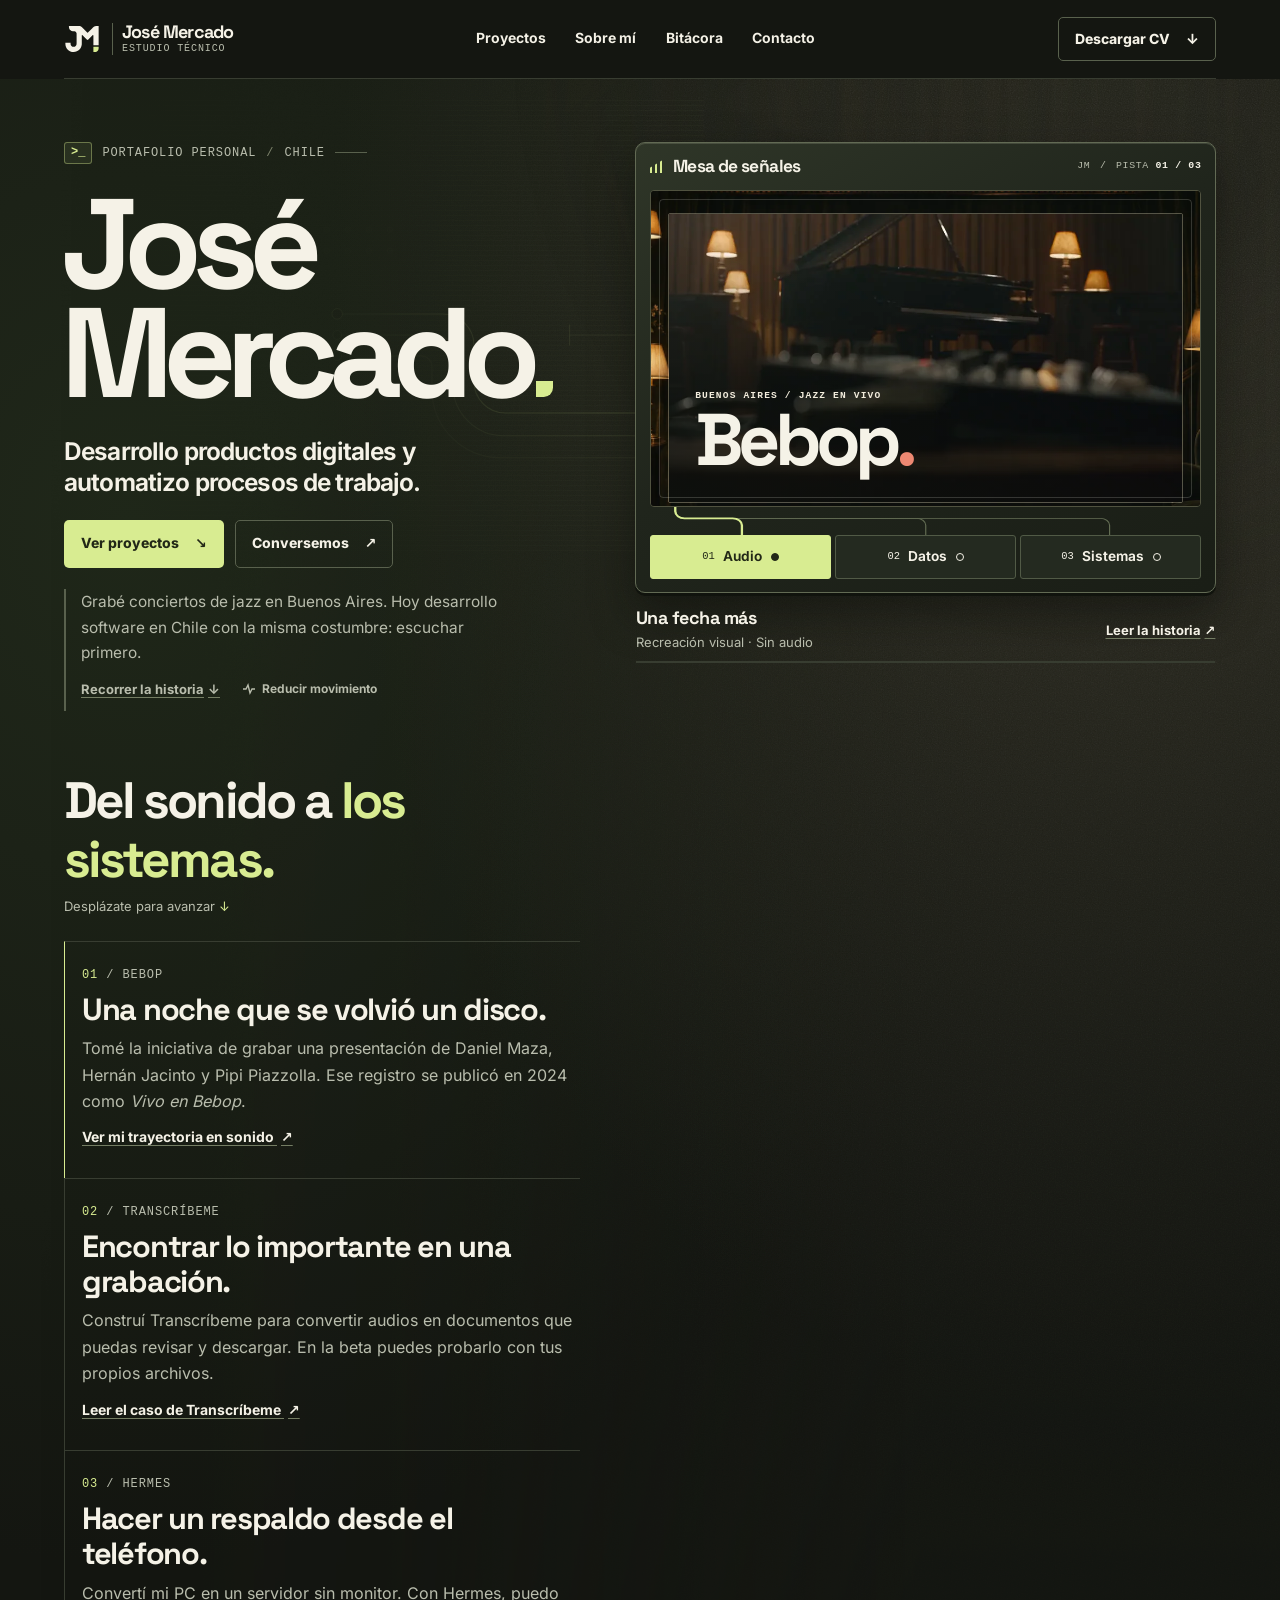
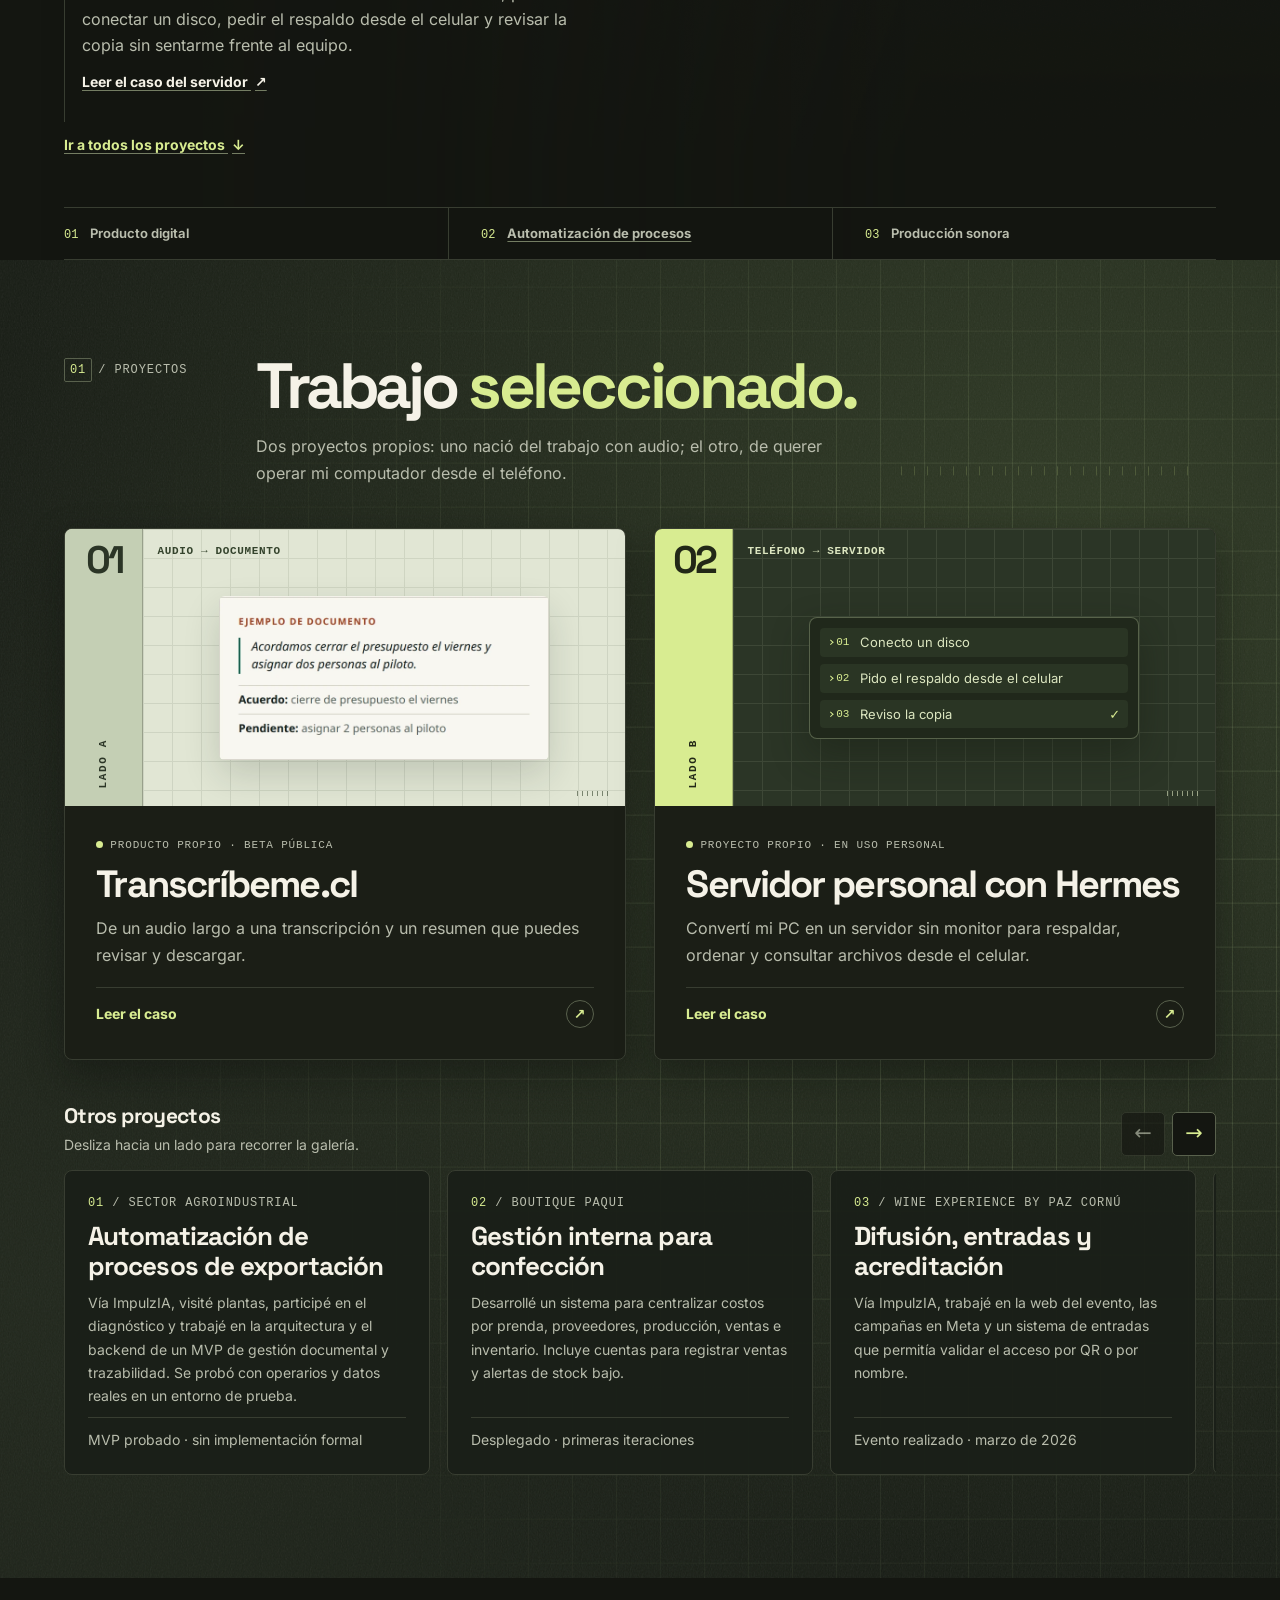
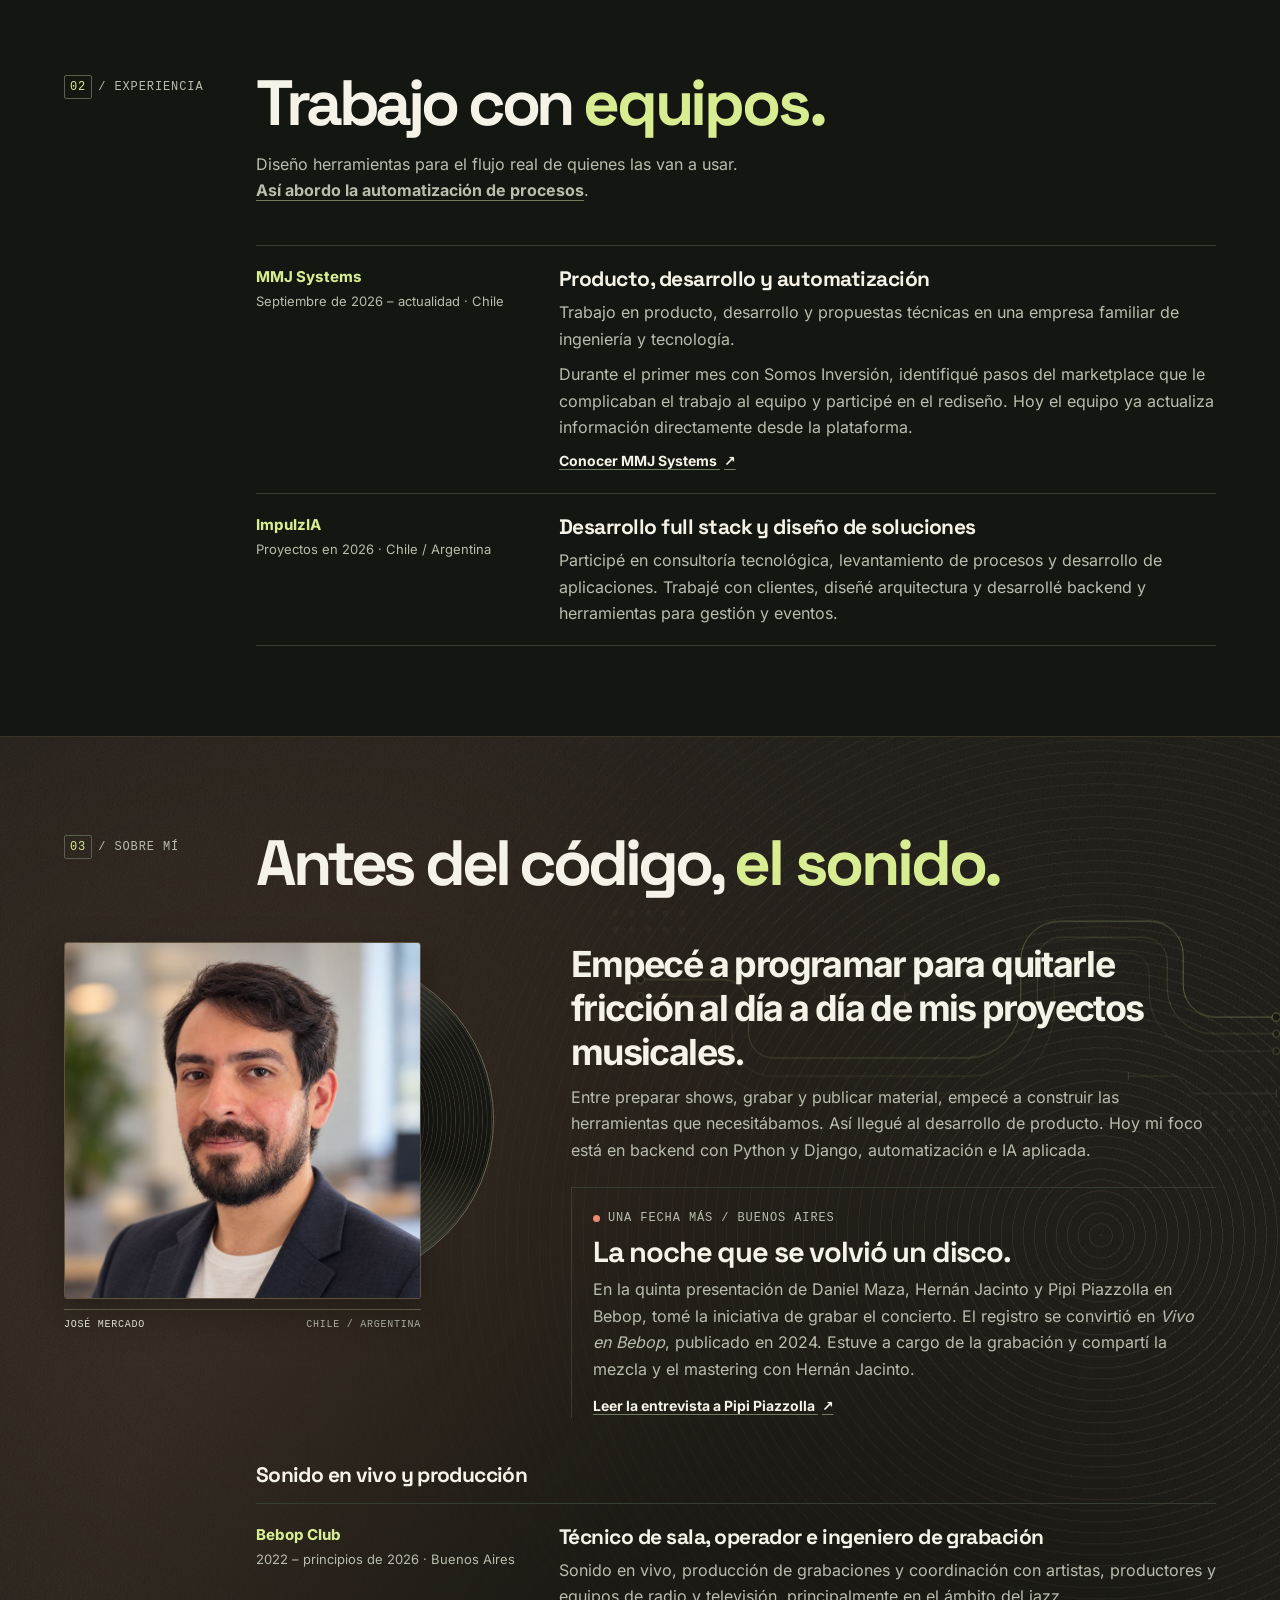
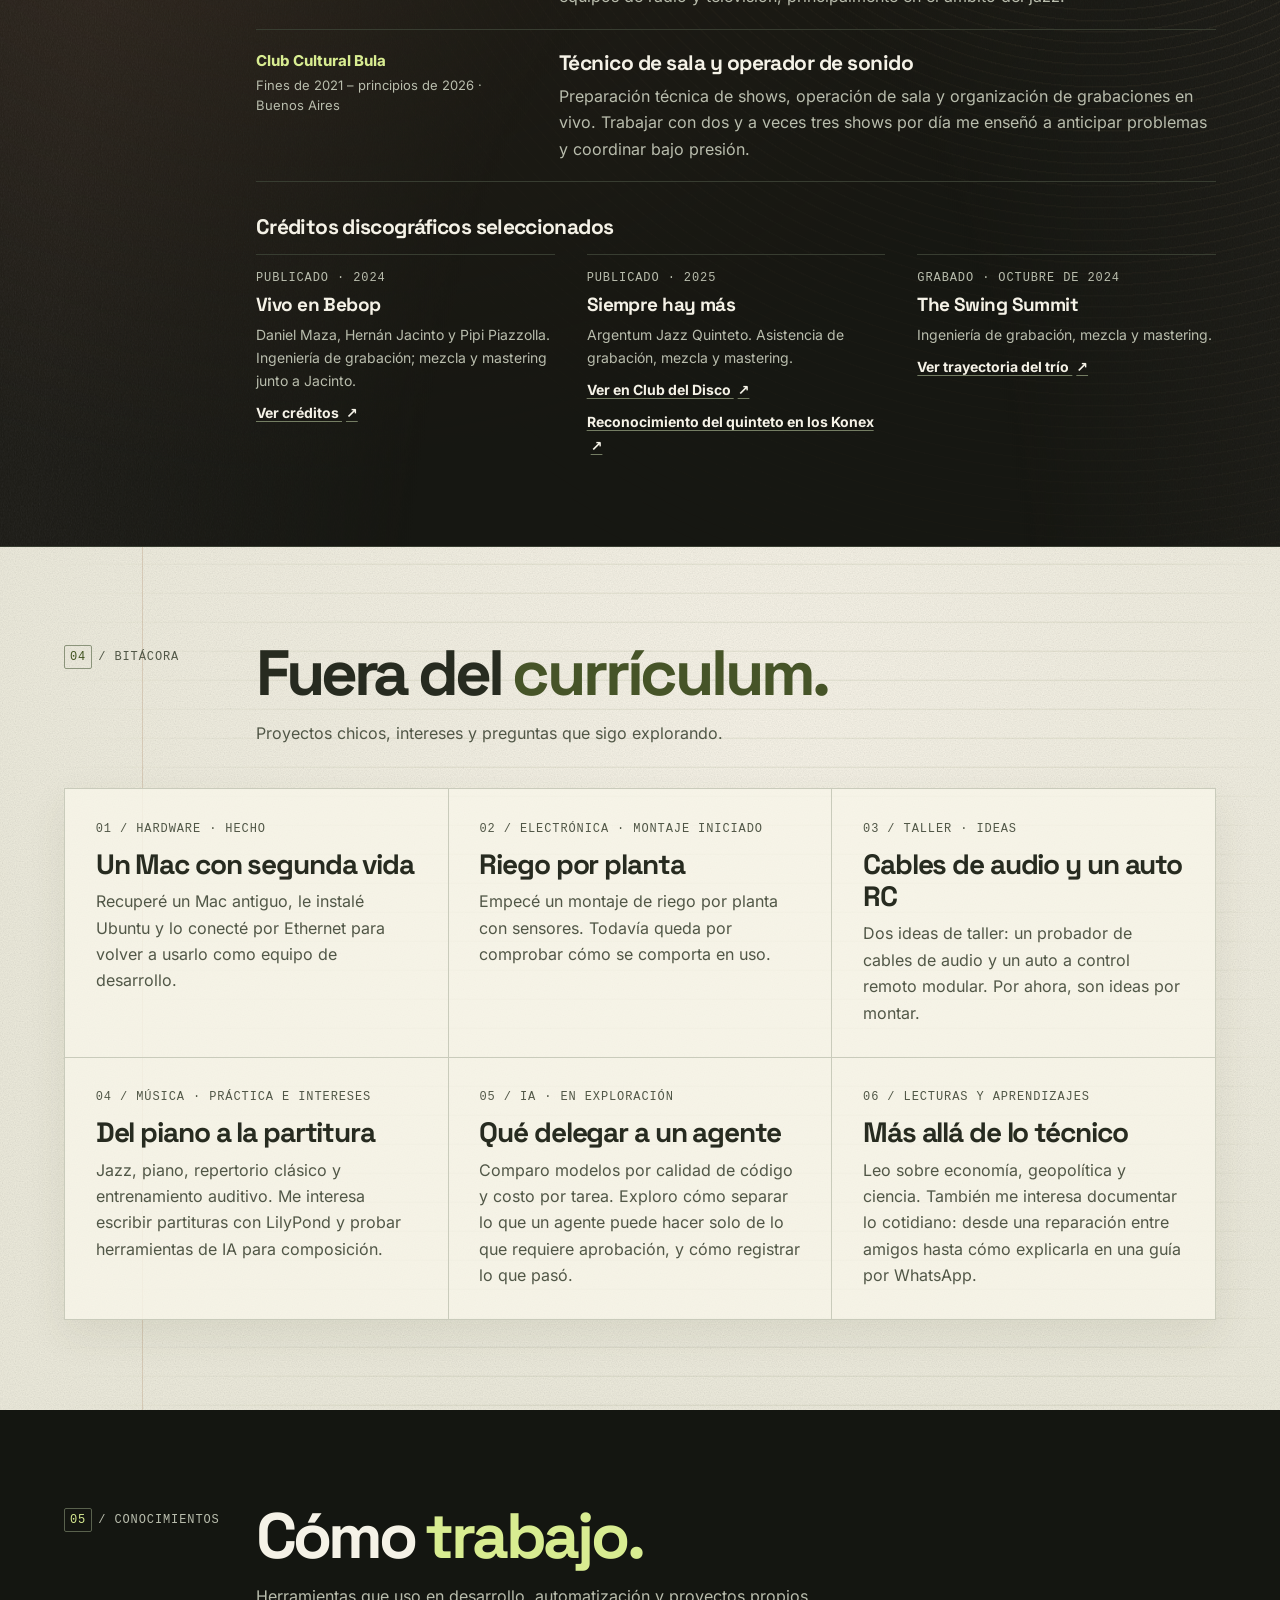
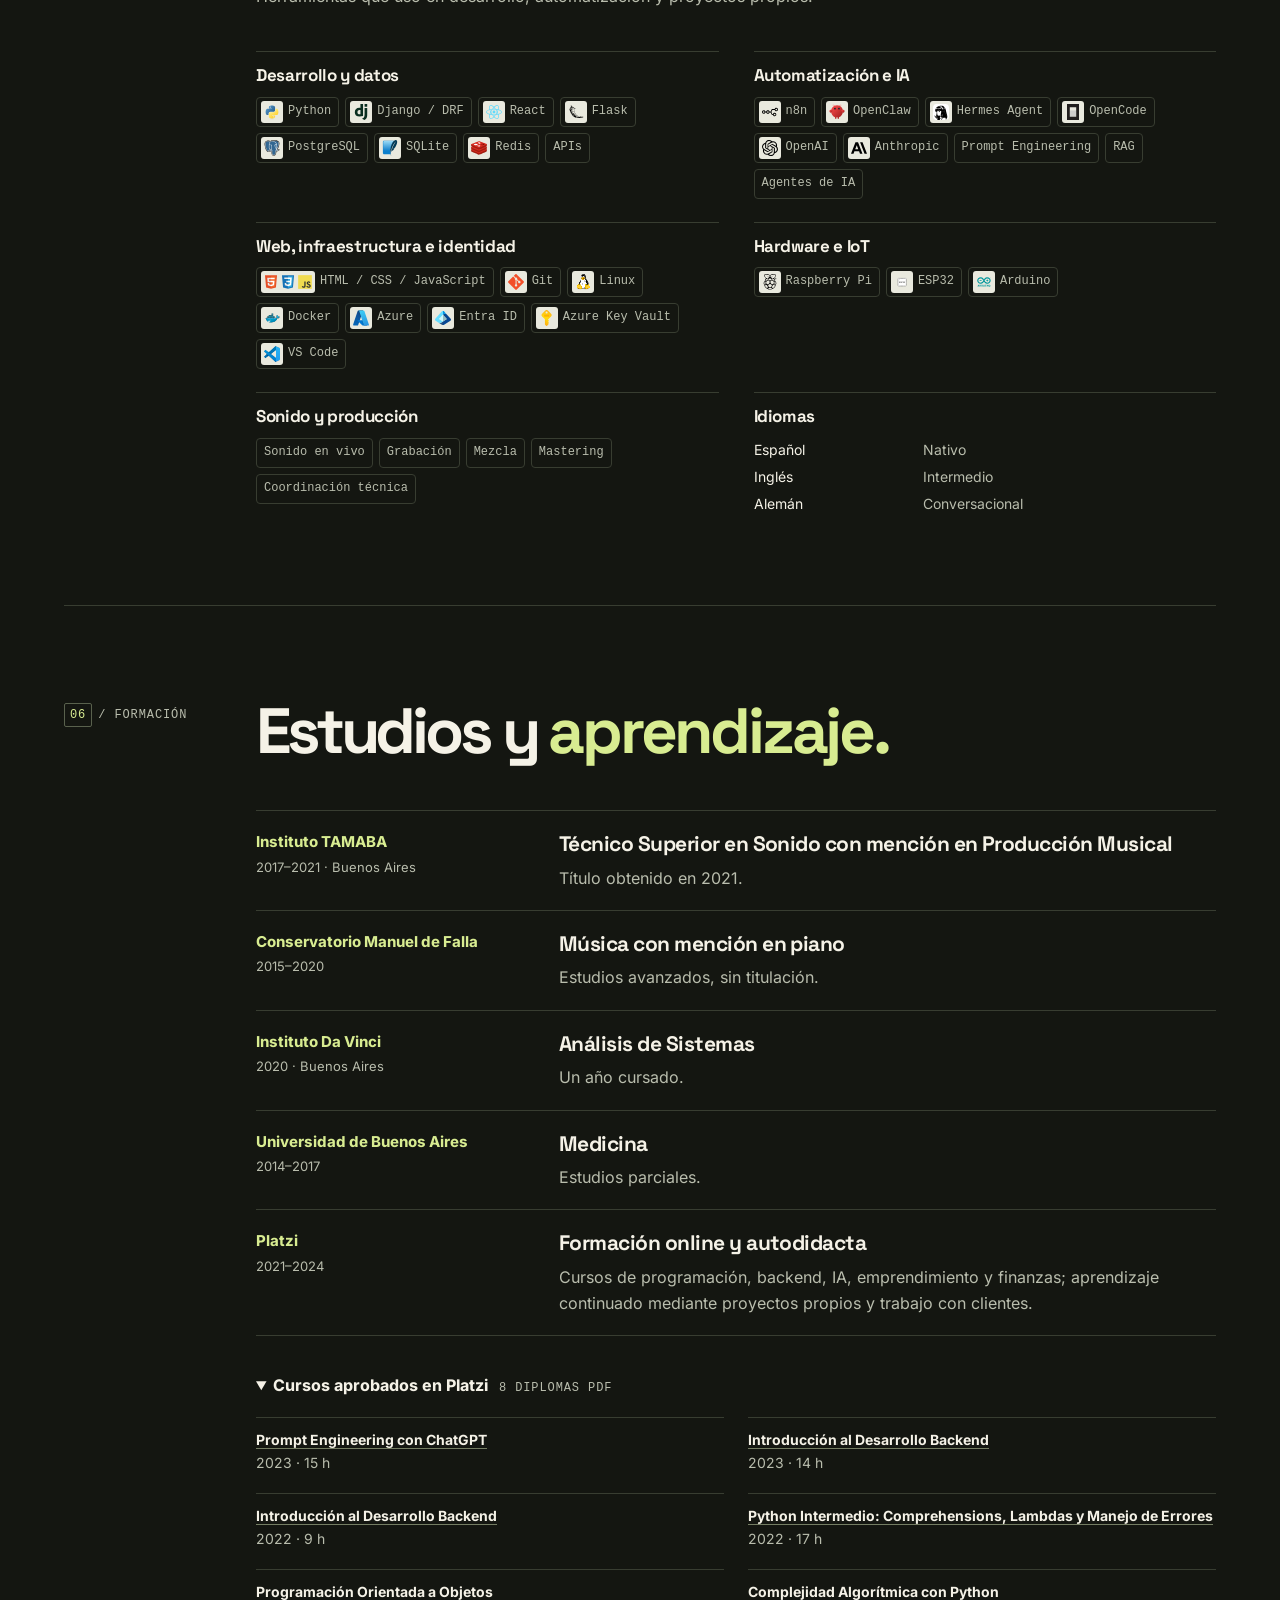
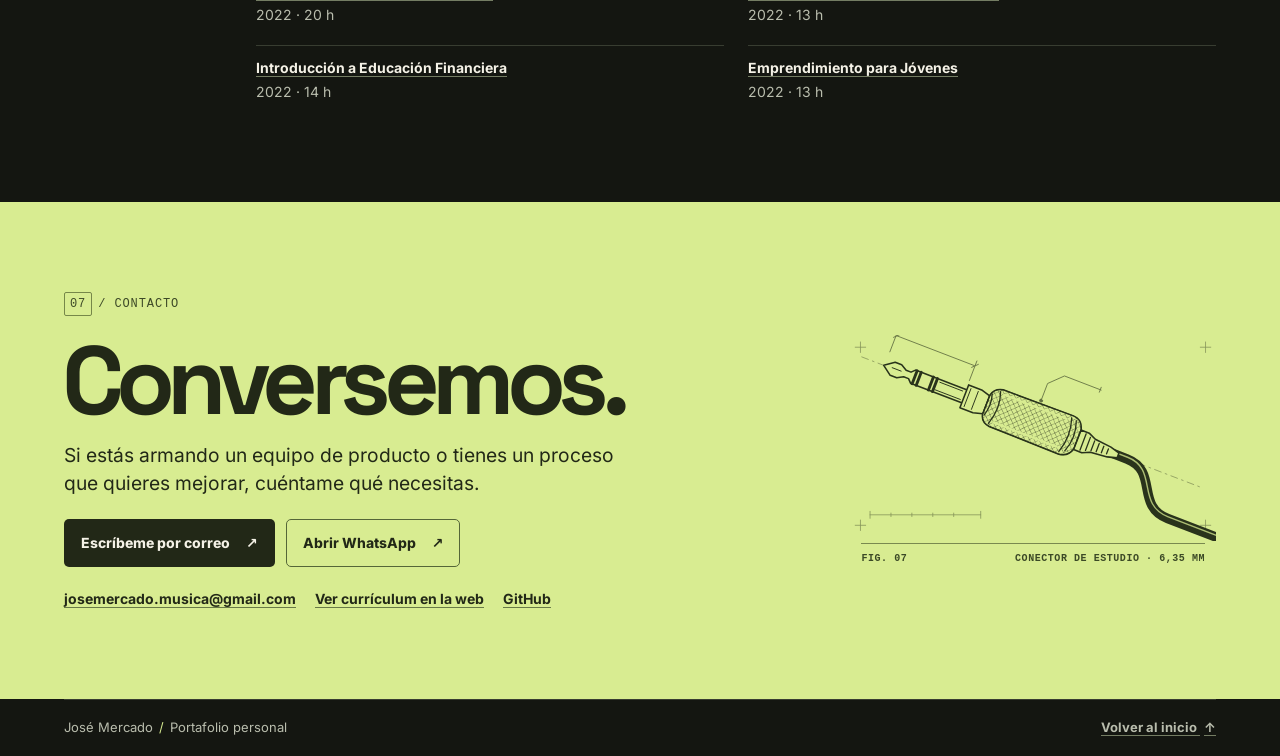
==== commit b344a180: "feat: convierte la portada en una mesa de señales interactiva" ====
--- a/index.html
+++ b/index.html
@@ -64,7 +64,7 @@
   <a class="skip" href="#contenido">Ir al contenido</a>
   <header class="shell">
     <nav class="nav" aria-label="Navegación principal">
-      <a class="brand" href="#inicio" aria-label="José Mercado, inicio"><img class="brand-mark" src="assets/monograma-jm.svg" width="60" height="60" alt=""></a>
+      <a class="brand" href="#inicio" aria-label="José Mercado, inicio"><img class="brand-mark" src="assets/monograma-jm.svg" width="60" height="60" alt=""><span class="brand-type">José Mercado<small>Estudio técnico</small></span></a>
       <div class="nav-links">
         <a href="#proyectos">Proyectos</a>
         <a href="#perfil">Sobre mí</a>
@@ -82,41 +82,34 @@
       <section class="hero" aria-labelledby="nombre" data-story>
         <div class="hero-copy">
           <p class="eyebrow hero-index"><span class="terminal-prompt" aria-hidden="true">&gt;_</span> Portafolio personal <span class="index-divider" aria-hidden="true">/</span> Chile</p>
-          <h1 id="nombre">José <span class="hero-surname">Mercado<span class="name-signal">.</span></span></h1>
+          <h1 id="nombre">José <span class="hero-surname">Mercado<span class="name-signal" aria-hidden="true">.</span></span></h1>
           <p class="hero-role">Desarrollo productos digitales y automatizo procesos de trabajo.</p>
-          <p class="hero-intro">Empiezo por entender dónde se pierde tiempo y construyo herramientas que el equipo pueda probar y usar.</p>
           <div class="actions">
             <a class="button button-solid" href="#proyectos">Ver proyectos <span aria-hidden="true">↘</span></a>
             <a class="button button-outline" href="#contacto">Conversemos <span aria-hidden="true">↗</span></a>
           </div>
-          <div class="hero-utilities">
-            <a class="text-link" href="#recorrido">Recorrer la historia <span aria-hidden="true">↓</span></a>
-            <button class="motion-button" type="button" data-motion-toggle aria-pressed="false" hidden>
-              <svg aria-hidden="true" viewBox="0 0 16 16" fill="none" stroke="currentColor" stroke-width="1.4"><path d="M2 8h3l2-4 2 8 2-4h3"/></svg>
-              Reducir movimiento
-            </button>
-          </div>
-        </div>
-
-        <figure class="film" data-story-stage>
-          <div class="signal-console" data-signal-console data-channel="0" aria-hidden="true">
-            <div class="console-header">
-              <span class="console-label"><span class="console-port"></span> Monitor de señal</span>
-              <span class="console-meter"></span>
-            </div>
-            <div class="film-frame" data-scene="0">
+        </div>
+
+        <figure class="film" id="mesa" data-story-stage>
+          <div class="signal-console" data-signal-console data-channel="0">
+            <div class="console-header" aria-hidden="true">
+              <span class="console-label">Mesa de señales</span>
+              <span class="console-folio">JM <span>/</span> Pista <b data-story-count>01 / 03</b></span>
+            </div>
+            <div class="film-frame" id="monitor-visual" data-scene="0" aria-hidden="true">
               <img class="film-backplate" width="1360" height="765" alt="" decoding="async" data-src="assets/media/sala-jazz-parallax.webp">
               <div class="film-window">
                 <div class="film-scene film-room">
                   <img class="film-poster" src="assets/media/una-fecha-mas-scroll.webp" width="960" height="540" alt="" fetchpriority="high">
                   <video class="film-video" data-src="assets/media/una-fecha-mas-scroll.mp4" width="960" height="540" muted playsinline preload="none" disablepictureinpicture></video>
+                  <div class="film-slate"><span>Buenos Aires / Jazz en vivo</span><b>Bebop<i>.</i></b></div>
                 </div>
                 <div class="film-scene film-transcript">
-                  <p class="eyebrow">Audio → documento</p>
+                  <p class="eyebrow monitor-label"><b>02</b> Audio → documento</p>
                   <img src="assets/media/transcribeme-ejemplo.webp" width="710" height="354" alt="" loading="lazy" decoding="async">
                 </div>
                 <div class="film-scene film-hermes">
-                  <p class="eyebrow">Teléfono → servidor</p>
+                  <p class="eyebrow monitor-label"><b>03</b> Teléfono → servidor</p>
                   <ol class="flow-mini">
                     <li><span class="flow-key">01</span><span>Conecto un disco</span></li>
                     <li><span class="flow-key">02</span><span>Pido un respaldo desde el celular</span></li>
@@ -124,22 +117,42 @@
                   </ol>
                 </div>
               </div>
-              <div class="film-mark"><span class="signal-dot"></span> <span data-story-tag>01 / Bebop</span></div>
-            </div>
-            <div class="console-channels">
-              <span class="console-channel"><span class="console-port"></span><span><b>01</b> Audio</span></span>
-              <span class="console-channel"><span class="console-port"></span><span><b>02</b> Datos</span></span>
-              <span class="console-channel"><span class="console-port"></span><span><b>03</b> Sistemas</span></span>
+            </div>
+            <div class="patch-field" aria-hidden="true">
+              <svg viewBox="0 0 480 32" preserveAspectRatio="none" fill="none">
+                <defs>
+                  <path id="ruta-audio" pathLength="1" d="M22 0v5a8 8 0 0 0 8 8h42a8 8 0 0 1 8 8v11"/>
+                  <path id="ruta-datos" pathLength="1" d="M22 0v5a8 8 0 0 0 8 8h202a8 8 0 0 1 8 8v11"/>
+                  <path id="ruta-sistemas" pathLength="1" d="M22 0v5a8 8 0 0 0 8 8h362a8 8 0 0 1 8 8v11"/>
+                </defs>
+                <g class="patch-traces"><use href="#ruta-audio"/><use href="#ruta-datos"/><use href="#ruta-sistemas"/></g>
+                <g class="patch-selected"><use href="#ruta-audio"/><use href="#ruta-datos"/><use href="#ruta-sistemas"/></g>
+              </svg>
+            </div>
+            <div class="console-channels" role="group" aria-label="Elige una pista del monitor">
+              <a class="console-channel" href="#pista-audio"><b>01</b> Audio<span class="console-port" aria-hidden="true"></span></a>
+              <a class="console-channel" href="#pista-datos"><b>02</b> Datos<span class="console-port" aria-hidden="true"></span></a>
+              <a class="console-channel" href="#pista-sistemas"><b>03</b> Sistemas<span class="console-port" aria-hidden="true"></span></a>
             </div>
           </div>
           <figcaption class="film-caption">
             <span><strong data-story-title>Una fecha más</strong><span class="film-note" data-story-note>Recreación visual · Sin audio</span></span>
-            <span class="film-progress" aria-hidden="true">
-              <span class="film-progress-track"><span data-story-progress></span></span>
-              <span data-story-count>01 / 03</span>
-            </span>
+            <a class="text-link" href="#pista-audio" data-story-link>Leer la historia <span aria-hidden="true">↗</span></a>
+            <span class="film-progress" aria-hidden="true"><span data-story-progress></span></span>
+            <span class="sr-only" role="status" data-track-status></span>
           </figcaption>
         </figure>
+
+        <div class="hero-notes">
+          <p class="hero-intro">Grabé conciertos de jazz en Buenos Aires. Hoy desarrollo software en Chile con la misma costumbre: escuchar primero.</p>
+          <div class="hero-utilities">
+            <a class="text-link" href="#recorrido">Recorrer la historia <span aria-hidden="true">↓</span></a>
+            <button class="motion-button" type="button" data-motion-toggle aria-pressed="false" hidden>
+              <svg aria-hidden="true" viewBox="0 0 16 16" fill="none" stroke="currentColor" stroke-width="1.4"><path d="M2 8h3l2-4 2 8 2-4h3"/></svg>
+              Reducir movimiento
+            </button>
+          </div>
+        </div>
 
         <section class="journey" id="recorrido" aria-labelledby="recorrido-titulo">
           <header class="journey-heading">
@@ -147,21 +160,21 @@
             <p class="journey-hint" aria-hidden="true">Desplázate para avanzar <span>↓</span></p>
           </header>
           <ol class="journey-chapters" role="list">
-            <li class="journey-chapter" data-story-chapter>
+            <li class="journey-chapter" id="pista-audio" data-story-chapter>
               <p class="eyebrow"><span>01</span> / Bebop</p>
               <h3>Una noche que se volvió un disco.</h3>
               <p>Tomé la iniciativa de grabar una presentación de Daniel Maza, Hernán Jacinto y Pipi Piazzolla. Ese registro se publicó en 2024 como <cite>Vivo en Bebop</cite>.</p>
               <figure class="chapter-still"><img src="assets/media/una-fecha-mas-poster.jpg" width="1280" height="720" alt="Recreación visual: una mano inicia una grabación en una sala de jazz." loading="lazy" decoding="async"></figure>
               <a class="text-link" href="#perfil">Ver mi trayectoria en sonido <span aria-hidden="true">↗</span></a>
             </li>
-            <li class="journey-chapter" data-story-chapter>
+            <li class="journey-chapter" id="pista-datos" data-story-chapter>
               <p class="eyebrow"><span>02</span> / Transcríbeme</p>
               <h3>Encontrar lo importante en una grabación.</h3>
               <p>Construí Transcríbeme para convertir audios en documentos que puedas revisar y descargar. En la beta puedes probarlo con tus propios archivos.</p>
               <figure class="chapter-still"><img src="assets/media/transcribeme-ejemplo.webp" width="710" height="354" alt="Ejemplo público: el documento de Transcríbeme registra un acuerdo y una tarea pendiente." loading="lazy" decoding="async"></figure>
               <a class="text-link" href="proyectos/transcribeme.html">Leer el caso de Transcríbeme <span aria-hidden="true">↗</span></a>
             </li>
-            <li class="journey-chapter" data-story-chapter>
+            <li class="journey-chapter" id="pista-sistemas" data-story-chapter>
               <p class="eyebrow"><span>03</span> / Hermes</p>
               <h3>Hacer un respaldo desde el teléfono.</h3>
               <p>Convertí mi PC en un servidor sin monitor. Con Hermes, puedo conectar un disco, pedir el respaldo desde el celular y revisar la copia sin sentarme frente al equipo.</p>
@@ -191,7 +204,8 @@
         <div class="project-grid">
           <article class="case-card">
             <div class="case-visual case-visual-transcript" data-reveal>
-              <span class="visual-label" aria-hidden="true">01 / AUDIO → DOCUMENTO</span>
+              <div class="sleeve-spine" aria-hidden="true"><b>01</b><span>Lado A</span></div>
+              <span class="visual-label" aria-hidden="true">Audio → documento</span>
               <img class="transcript-sample" src="assets/media/transcribeme-ejemplo.webp" width="710" height="354" alt="Ejemplo público de Transcríbeme: un fragmento de audio convertido en un acuerdo y una tarea pendiente." loading="lazy" decoding="async">
             </div>
             <div class="case-body">
@@ -203,7 +217,8 @@
           </article>
           <article class="case-card">
             <div class="case-visual case-visual-hermes" data-reveal aria-hidden="true">
-              <span class="visual-label">02 / TELÉFONO → SERVIDOR</span>
+              <div class="sleeve-spine"><b>02</b><span>Lado B</span></div>
+              <span class="visual-label">Teléfono → servidor</span>
               <ol class="flow-mini">
                 <li><span class="flow-key">01</span><span>Conecto un disco</span></li>
                 <li><span class="flow-key">02</span><span>Pido el respaldo desde el celular</span></li>
@@ -293,8 +308,8 @@
         </header>
         <div class="about-grid">
           <figure class="profile-portrait">
-            <img src="assets/jose-mercado.jpg" width="800" height="800" alt="Retrato de José Mercado" loading="lazy" decoding="async">
-            <figcaption class="eyebrow">José Mercado · Chile / Argentina</figcaption>
+            <div class="portrait-sleeve"><img src="assets/jose-mercado.jpg" width="800" height="800" alt="Retrato de José Mercado" loading="lazy" decoding="async"></div>
+            <figcaption class="eyebrow"><span>José Mercado</span> Chile / Argentina</figcaption>
           </figure>
           <div class="about-copy">
             <p class="lead">Empecé a programar para quitarle fricción al día a día de mis proyectos musicales.</p>
@@ -428,24 +443,29 @@
         </div>
       </section>
 
-      <section class="section contact" id="contacto" aria-labelledby="contacto-titulo">
-        <p class="eyebrow section-index"><span>07</span> / Contacto</p>
-        <div>
+    </div>
+    <section class="section contact" id="contacto" aria-labelledby="contacto-titulo">
+      <div class="shell contact-layout">
+        <div class="contact-copy">
+          <p class="eyebrow section-index"><span>07</span> / Contacto</p>
           <h2 id="contacto-titulo">Conversemos.</h2>
-          <p>Si estás armando un equipo de producto o tienes un proceso que quieres mejorar, cuéntame qué necesitas.</p>
+          <p class="contact-invite">Si estás armando un equipo de producto o tienes un proceso que quieres mejorar, cuéntame qué necesitas.</p>
           <div class="actions">
-            <a class="button button-solid" href="mailto:josemercado.musica@gmail.com?subject=Oportunidad%20profesional">Oportunidades profesionales <span aria-hidden="true">↗</span></a>
-            <a class="button button-outline" href="mailto:josemercado.musica@gmail.com?subject=Conversemos%20sobre%20un%20proyecto">Proyectos y colaboraciones <span aria-hidden="true">↗</span></a>
+            <a class="button button-solid" href="mailto:josemercado.musica@gmail.com?subject=Conversemos%20sobre%20un%20proyecto">Escríbeme por correo <span aria-hidden="true">↗</span></a>
+            <a class="button button-outline" href="https://wa.me/56995391961">Abrir WhatsApp <span aria-hidden="true">↗</span></a>
           </div>
           <div class="contact-links">
+            <a class="text-link" href="mailto:josemercado.musica@gmail.com">josemercado.musica@gmail.com</a>
             <a class="text-link" href="cv/">Ver currículum en la web</a>
-            <a class="text-link" href="mailto:josemercado.musica@gmail.com">josemercado.musica@gmail.com</a>
-            <a class="text-link" href="https://wa.me/56995391961">WhatsApp</a>
             <a class="text-link" href="https://github.com/Ontos-2021">GitHub</a>
           </div>
         </div>
-      </section>
-    </div>
+        <figure class="contact-plate" aria-hidden="true">
+          <img src="assets/media/conector-estudio.svg" width="420" height="236" loading="lazy" alt="">
+          <figcaption><span>Fig. 07</span> Conector de estudio · 6,35 mm</figcaption>
+        </figure>
+      </div>
+    </section>
   </main>
   <footer class="footer shell">
     <span>José Mercado <span class="footer-divider" aria-hidden="true">/</span> Portafolio personal</span>
--- a/assets/site.css
+++ b/assets/site.css
@@ -74,7 +74,7 @@
 .skip:focus { transform: translateY(0); }
 .nav {
   display: grid;
-  grid-template-columns: minmax(0, 1fr) auto minmax(0, 1fr);
+  grid-template-columns: auto minmax(0, 1fr) auto;
   align-items: center;
   gap: 24px;
   min-height: 79px;
@@ -84,15 +84,18 @@
   width: max-content;
   min-width: 44px;
   min-height: 44px;
-  display: inline-grid;
-  place-items: center;
+  display: inline-flex;
+  align-items: center;
   margin-inline-start: -12px;
 }
 .brand-mark { width: 60px; height: 60px; }
-.nav-links { display: flex; align-items: center; gap: clamp(15px, 2.3vw, 33px); font-size: 14px; font-weight: 680; }
-.nav-links a { display: inline-flex; align-items: center; min-height: 44px; }
+.brand-type { display: grid; gap: 3px; padding-inline-start: 9px; border-inline-start: 1px solid var(--line-control); font: 700 18px/.98 var(--brand-display); letter-spacing: -.045em; }
+.brand-type small { font: 500 10px/1.2 var(--mono); letter-spacing: .09em; color: var(--muted); text-transform: uppercase; }
+.nav-links { display: flex; justify-self: center; align-items: center; gap: clamp(15px, 2.3vw, 33px); font-size: 14px; font-weight: 680; }
+.nav-links a { display: inline-flex; align-items: center; min-height: 44px; border-block-end: 2px solid transparent; }
+.nav-links a:is(:hover, :focus-visible) { border-block-end-color: var(--accent); }
 .nav-links a:hover, .text-link:hover { color: var(--accent); }
-.nav-cv { justify-self: end; }
+.nav-cv { justify-self: end; white-space: nowrap; }
 .button {
   min-height: 48px;
   display: inline-flex;
@@ -131,13 +134,22 @@
 
 .hero {
   display: grid;
-  grid-template-columns: minmax(0, .91fr) minmax(0, 1.09fr);
-  gap: clamp(32px, 5vw, 72px);
-  align-items: center;
-  padding-block: clamp(52px, 6vw, 87px) 49px;
-}
-.hero-copy { min-width: 0; }
-.hero-index { display: flex; align-items: center; gap: 10px; margin-bottom: 22px; }
+  grid-template-columns: minmax(0, .94fr) minmax(0, 1.06fr);
+  gap: 22px clamp(32px, 4.3vw, 64px);
+  align-items: start;
+  padding-block: clamp(46px, 4.9vw, 76px) 49px;
+}
+.hero-copy { grid-area: 1 / 1; min-width: 0; container-type: inline-size; }
+.hero-copy .actions { margin-top: 22px; }
+.hero-notes { grid-area: 2 / 1; padding-inline-start: 15px; border-inline-start: 2px solid var(--line-control); }
+.hero-index { display: flex; align-items: center; gap: 10px; margin-bottom: 26px; }
+.hero-index::after { content: ""; width: 32px; height: 1px; background: var(--line-control); }
+@container (max-width: 325px) {
+  .hero-copy .actions { display: grid; grid-template-columns: repeat(2, minmax(0, 1fr)); gap: 6px; }
+  .hero-copy .button { padding-inline: 9px; gap: 4px; font-size: 13px; }
+  .hero-index { gap: 7px; white-space: nowrap; }
+  .hero-index::after { display: none; }
+}
 .terminal-prompt {
   flex: none;
   padding: 3px 6px;
@@ -150,16 +162,17 @@
 }
 .index-divider { color: #7e846d; }
 .hero h1 {
-  font-size: clamp(60px, 7.25vw, 113px);
-  letter-spacing: -.077em;
-  line-height: .91;
+  font-size: clamp(60px, 9.6vw, 144px);
+  font-size: clamp(46px, 24.7cqi, 146px);
+  letter-spacing: -.078em;
+  line-height: .86;
   margin-inline-start: -.026em;
 }
 .hero-surname { display: block; }
-.name-signal { color: var(--accent); }
-.hero-role { max-width: 27ch; margin-top: 26px; font-weight: 710; font-size: clamp(20px, 2vw, 28px); line-height: 1.27; letter-spacing: -.037em; }
-.hero-intro { max-width: 41ch; margin-block: 13px 23px; color: var(--muted); font-size: clamp(15px, 1.2vw, 17px); }
-.hero-utilities { display: flex; flex-wrap: wrap; align-items: center; gap: 0 17px; margin-top: 8px; }
+.name-signal { display: inline-block; width: .13em; height: .13em; overflow: hidden; margin-left: .04em; vertical-align: baseline; border-radius: 0 0 .072em 0; background: var(--accent); color: transparent; }
+.hero-role { max-width: 27ch; margin-top: 27px; font-weight: 660; font-size: clamp(20px, 1.9vw, 28px); line-height: 1.27; letter-spacing: -.035em; text-wrap: balance; }
+.hero-intro { max-width: 43ch; color: var(--muted); font-size: clamp(15px, 1.2vw, 17px); }
+.hero-utilities { display: flex; flex-wrap: wrap; align-items: center; gap: 0 17px; margin-top: 2px; }
 .hero-utilities .text-link { display: inline-flex; align-items: center; min-height: 44px; color: var(--muted); font-size: 13px; }
 .hero-utilities .text-link:hover { color: var(--accent); }
 .depth-section { position: relative; isolation: isolate; }
@@ -175,16 +188,16 @@
   --depth-far: 156px;
   --depth-near: -80px;
   background:
-    radial-gradient(ellipse at 82% 17%, #30261b 0%, transparent 59%),
-    radial-gradient(ellipse at 8% 19%, #25311b 0%, transparent 57%),
+    radial-gradient(ellipse at 87% 14%, #333125 0%, transparent 50%),
+    radial-gradient(ellipse at 10% 25%, #20281a 0%, transparent 55%),
     var(--bg);
 }
 .depth-stage .depth-field::before {
-  inset: -162px 0 auto 9%;
+  inset: -162px 0 auto 34%;
   height: clamp(610px, 67vw, 960px);
   background: url("media/sala-jazz-parallax.webp") center 42% / cover no-repeat;
   mask-image: radial-gradient(ellipse 82% 81% at 80% 22%, #000 29%, transparent 87%);
-  opacity: .38;
+  opacity: .3;
 }
 .depth-stage .depth-field::after {
   background:
@@ -193,7 +206,8 @@
     var(--scan-lines) left top 122px / 55% 455px no-repeat,
     linear-gradient(transparent 16%, #1416117a 49%, var(--bg) 87%),
     var(--grain);
-  opacity: .68;
+  mask-image: linear-gradient(90deg, transparent 2%, #0002 29%, #000 72%);
+  opacity: .58;
 }
 .depth-stage .discipline-strip { background: #141611a8; }
 
@@ -239,73 +253,73 @@
   box-shadow: var(--shadow-surface);
 }
 
-.film { min-width: 0; }
+.film { grid-area: 1 / 2 / span 2; min-width: 0; container-type: inline-size; }
 .signal-console {
-  --console-active: var(--accent);
-  padding: 0 clamp(7px, 1vw, 13px);
-  border: 1px solid #4e5941;
-  border-radius: var(--radius-surface);
-  background: linear-gradient(157deg, #252b1f, #151912 69%);
-  box-shadow: var(--shadow-surface);
-}
-.signal-console[data-channel="0"] { --console-active: var(--record); }
-.console-header, .console-channels {
-  display: flex;
-  align-items: center;
-  justify-content: space-between;
-  font: 500 11px/1.2 var(--mono);
-  color: var(--muted);
-  letter-spacing: .075em;
-  text-transform: uppercase;
-}
-.console-header { min-height: 36px; gap: 12px; }
-.console-label { display: inline-flex; align-items: center; gap: 8px; }
-.console-port {
-  display: inline-grid;
-  place-items: center;
-  width: 12px;
-  height: 12px;
-  border: 1px solid currentColor;
-  border-radius: 50%;
-  color: #9da78c;
-  flex: 0 0 12px;
-}
-.console-port::after { content: ""; width: 4px; height: 4px; border-radius: 50%; background: currentColor; }
-.console-meter {
-  width: clamp(54px, 14%, 86px);
-  height: 7px;
-  background: linear-gradient(90deg, var(--accent) 0 61%, #535e46 61%);
-  mask-image: repeating-linear-gradient(90deg, #000 0 4px, transparent 4px 7px);
-}
-.console-channels { display: grid; grid-template-columns: repeat(3, minmax(0, 1fr)); min-height: 37px; }
-.console-channel { position: relative; display: flex; align-items: center; justify-content: center; gap: clamp(4px, .8vw, 10px); padding-inline: 3px; }
-.console-channel + .console-channel { border-inline-start: 1px solid var(--line-control); }
-.console-channel b { font-weight: 500; color: #a1ad91; }
-.signal-console[data-channel="0"] .console-channel:nth-child(1) .console-port,
-.signal-console[data-channel="1"] .console-channel:nth-child(2) .console-port,
-.signal-console[data-channel="2"] .console-channel:nth-child(3) .console-port {
-  color: var(--console-active);
+  padding: 0 clamp(10px, 2.4cqi, 17px) clamp(10px, 2.4cqi, 17px);
+  border: 1px solid #626a54;
+  border-radius: 10px;
+  background: linear-gradient(150deg, #2f3628 0%, #20251c 47%, #1a1e16 99%);
+  box-shadow: inset 0 1px 0 #ced6b52b, 0 3px 0 #10130d, 0 20px 42px #090b0780;
+}
+.console-header { display: flex; align-items: center; justify-content: space-between; gap: 9px; min-height: clamp(39px, 8cqi, 52px); }
+.console-label { display: inline-flex; align-items: center; gap: 9px; font: 700 clamp(15px, 3cqi, 20px)/1.2 var(--brand-display); letter-spacing: -.035em; }
+.console-label::before {
+  content: "";
+  width: 14px;
+  height: 14px;
+  background: repeating-linear-gradient(90deg, var(--accent) 0 2px, transparent 2px 5px);
+  clip-path: polygon(0 60%, 100% 0, 100% 100%, 0 100%);
+}
+.console-folio { color: var(--muted); font: 500 clamp(9px, 1.7cqi, 11px)/1.2 var(--mono); letter-spacing: .065em; text-transform: uppercase; }
+.console-folio span { margin-inline: 3px; }
+.console-folio b { color: var(--text); font-weight: 600; }
+.patch-field { height: clamp(20px, 4.8cqi, 30px); }
+.patch-field svg { display: block; width: 100%; height: 100%; }
+.patch-traces { stroke: #646e54; stroke-width: 1; }
+.patch-selected { stroke: var(--accent); stroke-width: 2; }
+.patch-selected use { display: none; }
+.signal-console[data-channel="0"] .patch-selected use:nth-child(1),
+.signal-console[data-channel="1"] .patch-selected use:nth-child(2),
+.signal-console[data-channel="2"] .patch-selected use:nth-child(3) { display: inline; }
+.console-channels { display: grid; grid-template-columns: repeat(3, minmax(0, 1fr)); gap: 4px; }
+.console-channel {
+  min-width: 0; min-height: 44px;
+  display: flex; align-items: center; justify-content: center; gap: clamp(4px, 1.45cqi, 10px);
+  padding: 4px; border: 1px solid #515a46; border-radius: 3px;
+  color: var(--text); background: #242a20;
+  font: 650 clamp(12px, 2.35cqi, 16px)/1.2 var(--brand-body);
+}
+.console-channel b { font: 500 clamp(10px, 1.8cqi, 12px)/1 var(--mono); }
+.console-port { width: 8px; height: 8px; flex: 0 0 8px; border: 1px solid currentColor; border-radius: 50%; }
+.console-channel[aria-pressed="true"], .console-channel:first-child:not(button) { border-color: var(--accent); background: var(--accent); color: var(--accent-ink); }
+.console-channel[aria-pressed="true"] .console-port, .console-channel:first-child:not(button) .console-port { background: currentColor; }
+.console-channel:hover { border-color: var(--accent); box-shadow: inset 0 -2px var(--accent); }
+.console-channel:focus-visible { position: relative; z-index: 1; outline: 2px solid var(--text); outline-offset: 2px; }
+html[data-motion="on"] .patch-selected use { stroke-dasharray: 1; animation: conectar-pista .3s ease-out both; }
+@keyframes conectar-pista {
+  from { stroke-dashoffset: 1; }
+  to { stroke-dashoffset: 0; }
 }
 .film-frame {
   position: relative;
-  aspect-ratio: 16 / 9.4;
+  aspect-ratio: 16 / 9.2;
   isolation: isolate;
   overflow: hidden;
   border: 1px solid #50523f;
-  border-radius: var(--radius-surface);
+  border-radius: var(--radius-inset);
   background: radial-gradient(ellipse at 42% 58%, #493c29 0%, #25281e 50%, #151611 100%);
 }
-.film-frame::after, .case-feature .case-visual::after {
+.film-frame::after {
   content: "";
   position: absolute;
   inset: 8px;
   z-index: 2;
   border: 1px solid currentColor;
   border-radius: var(--radius-inset);
-  opacity: .25;
+  color: var(--text);
+  opacity: .18;
   pointer-events: none;
 }
-.film-frame::after { color: var(--text); opacity: .16; }
 .film-backplate { display: none; position: absolute; inset: -10% 0; width: 100%; height: 120%; object-fit: cover; }
 .film-window { position: absolute; inset: 0; overflow: hidden; }
 .film-scene { position: absolute; inset: 0; visibility: hidden; opacity: 0; }
@@ -315,12 +329,23 @@
 .film-poster, .film-video { position: absolute; inset: 0; width: 100%; height: 100%; object-fit: cover; }
 .film-poster { z-index: 1; }
 .film-frame[data-video-ready] .film-poster { visibility: hidden; }
+.film-slate {
+  position: absolute; z-index: 2; inset: 0;
+  display: flex; flex-direction: column; justify-content: end; align-items: start;
+  padding: clamp(14px, 4.5cqi, 32px);
+  background: linear-gradient(12deg, #0d100ce8, #10110c41 46%, transparent 66%);
+}
+.film-slate span { color: #f3eddd; font: 550 clamp(9px, 1.65cqi, 11px)/1.3 var(--mono); text-transform: uppercase; letter-spacing: .12em; }
+.film-slate b { font: 700 clamp(38px, 12.6cqi, 85px)/1 var(--brand-display); letter-spacing: -.079em; }
+.film-slate i { color: var(--record); font-style: normal; }
+html[data-motion="on"] .film-slate { transition: opacity .2s ease-out; }
+.film-frame[data-video-ready][data-scrubbing] .film-slate { opacity: 0; }
 html[data-motion="on"] .film-backplate[src] { display: block; transform: translate3d(0, var(--parallax-back, 0px), 0); }
 html[data-motion="on"] .film-window {
-  inset: 14% 8.5% 11%;
+  inset: 4% 3.1%;
   transform: translate3d(0, var(--parallax-front, 0px), 0);
   border: 1px solid #fff4d54d;
-  border-radius: var(--radius-control);
+  border-radius: 2px;
   box-shadow: var(--shadow-surface);
 }
 html[data-motion="on"] .film-scene { transition: opacity 220ms ease, visibility 220ms; }
@@ -333,42 +358,34 @@
   padding: 15px min(7%, 32px);
   background: #20251a;
 }
-.film-transcript img { width: min(97%, 410px); max-height: 100%; object-fit: contain; height: auto; border-radius: 6px; }
+.film-transcript { background: #e1e6d4; }
+.monitor-label { display: flex; align-items: center; gap: 9px; width: 100%; color: var(--accent); }
+.monitor-label b { padding: 1px 4px; border: 1px solid currentColor; border-radius: 2px; font-weight: 550; }
+.monitor-label::after { content: ""; flex: 1; border-top: 1px solid currentColor; opacity: .35; }
+.film-transcript .monitor-label { color: #34432c; }
+.film-transcript img { width: min(97%, 410px); max-height: 100%; object-fit: contain; height: auto; border-radius: 3px; }
 .film-hermes .flow-mini { width: min(100%, 410px); }
-.film-mark {
-  position: absolute;
-  z-index: 3;
-  inset: auto auto 18px 18px;
-  display: flex;
+@container (max-width: 420px) {
+  .film-hermes, .film-transcript { padding: 6px 8px; gap: 4px; }
+  .film-hermes .eyebrow, .film-transcript .eyebrow { font-size: 10px; line-height: 1.2; }
+  .film-hermes .flow-mini { padding: 4px; gap: 3px; font-size: 11px; }
+  .film-hermes .flow-mini > li { grid-template-columns: 22px 1fr auto; gap: 4px; padding: 3px 5px; }
+}
+.film-caption {
+  display: grid;
+  grid-template-columns: minmax(0, 1fr) auto;
   align-items: center;
-  gap: 8px;
-  padding: 7px 9px;
-  background: #161913e8;
-  color: #f6f1dd;
-  border: 1px solid #dee3b43c;
-  border-radius: 3px;
-  font: 500 clamp(8px, .9vw, 11px)/1.4 var(--mono);
-  letter-spacing: .06em;
-}
-.film-mark .signal-dot { width: 6px; height: 6px; flex-basis: 6px; }
-.film-mark .signal-dot { background: var(--console-active, var(--accent)); }
-.film-caption {
-  min-height: 52px;
-  display: flex;
-  flex-wrap: wrap;
-  align-items: center;
-  justify-content: space-between;
-  gap: 0 12px;
-  padding-top: 7px;
+  gap: 8px 12px;
+  padding: 14px 1px 0;
   color: var(--muted);
   font-size: 13px;
 }
-.film-caption strong { color: var(--text); font-weight: 750; }
-.film-note::before { content: " / "; opacity: .8; }
+.film-caption strong { color: var(--text); font: 700 18px/1.2 var(--brand-display); letter-spacing: -.03em; }
+.film-note { display: block; margin-top: 1px; }
+.film-caption .text-link { display: inline-flex; align-items: center; min-height: 44px; color: var(--text); }
 .film-progress { display: none; }
-html[data-motion="on"] .film-progress { display: inline-flex; align-items: center; gap: 9px; font: 11px var(--mono); }
-.film-progress-track { display: block; width: clamp(45px, 7vw, 92px); height: 2px; background: var(--line); }
-.film-progress-track span { display: block; width: 100%; height: 100%; background: var(--accent); transform: scaleX(0); transform-origin: left; }
+html[data-motion="on"] .film-progress { display: block; grid-column: 1 / -1; height: 2px; background: var(--line); }
+.film-progress > span { display: block; height: 100%; background: var(--accent); transform: scaleX(0); transform-origin: left; }
 .motion-button {
   display: inline-flex;
   align-items: center;
@@ -385,7 +402,7 @@
 .motion-button svg { width: 16px; height: 16px; }
 html[data-motion="off"] { scroll-behavior: auto; }
 
-.journey { grid-column: 1 / -1; min-width: 0; }
+.journey { grid-area: 3 / 1 / auto / -1; min-width: 0; margin-top: clamp(18px, 3vw, 45px); }
 html[data-motion="on"] #recorrido { scroll-margin-block-start: clamp(130px, 43vh, 430px); }
 .journey-heading { margin-bottom: 23px; }
 .journey h2 { font-size: clamp(31px, 4vw, 59px); letter-spacing: -.057em; }
@@ -404,12 +421,10 @@
 .chapter-flow span { color: var(--accent); }
 
 @media (min-width: 881px) and (min-height: 660px) {
-  html[data-motion="on"] .hero { grid-template-rows: auto 1fr; align-items: start; row-gap: clamp(41px, 5vw, 72px); }
-  html[data-motion="on"] .hero-copy { grid-column: 1; grid-row: 1; }
-  html[data-motion="on"] .film { grid-column: 2; grid-row: 1 / span 2; position: sticky; align-self: start; top: clamp(20px, 8vh, 88px); }
-  html[data-motion="on"] .journey { grid-column: 1; grid-row: 2; }
+  html[data-motion="on"] .film { grid-row: 1 / span 3; position: sticky; align-self: start; top: clamp(20px, 8vh, 88px); }
+  html[data-motion="on"] .journey { grid-column: 1; }
   html[data-motion="on"] .journey-chapters { grid-template-columns: 1fr; gap: 0; }
-  html[data-motion="on"] .journey-chapter { min-height: 210px; padding: 24px 0 28px 17px; border-left: 1px solid var(--line); }
+  html[data-motion="on"] .journey-chapter { min-height: 210px; padding: 24px 0 28px 17px; border-left: 1px solid var(--line); scroll-margin-block-start: 44vh; }
   html[data-motion="on"] .journey-chapter[data-current] { border-left-color: var(--accent); }
   html[data-motion="on"] .chapter-still { position: absolute; width: 1px; height: 1px; padding: 0; margin: -1px; clip-path: inset(50%); overflow: hidden; }
 }
@@ -432,8 +447,8 @@
 .section { padding-block: clamp(58px, 7vw, 101px); }
 .section + .section { border-top: 1px solid var(--line); }
 .section-heading { display: grid; grid-template-columns: var(--inset) minmax(0, 1fr); margin-bottom: clamp(27px, 3.25vw, 46px); }
-.section-index { padding-top: 8px; }
-.section-index > span { color: var(--accent); }
+.section-index { display: flex; align-items: baseline; gap: .5em; align-self: start; padding-top: 8px; }
+.section-index > span { padding: 2px 5px; border: 1px solid var(--line-control); border-radius: 2px; color: var(--accent); font-variant-numeric: tabular-nums; }
 .section h2 { font-size: clamp(34px, 5vw, 68px); letter-spacing: -.065em; }
 .section h2 em { letter-spacing: -.05em; }
 .section-heading p:not(.section-index) { margin-top: 10px; color: var(--muted); max-width: 58ch; }
@@ -441,34 +456,51 @@
 .project-grid { display: grid; grid-template-columns: repeat(2, minmax(0, 1fr)); gap: clamp(15px, 2.2vw, 29px); }
 .case-card {
   display: flex;
+  min-width: 0;
   flex-direction: column;
   position: relative;
   border: 1px solid var(--line);
   border-radius: var(--radius-surface);
   background: var(--panel);
 }
-.case-card:hover, .case-card:focus-within { border-color: var(--line-control); }
+.case-card:hover, .case-card:focus-within { border-color: var(--accent); }
 .case-visual {
+  --spine: clamp(45px, 14%, 94px);
   position: relative;
   aspect-ratio: 2.02;
+  width: 100%;
+  min-width: 0;
+  min-height: 192px;
   display: grid;
   place-items: center;
-  padding: 32px 12% 16px;
+  padding: 44px 5% 22px calc(var(--spine) + 5%);
   overflow: hidden;
   border-radius: calc(var(--radius-surface) - 1px) calc(var(--radius-surface) - 1px) 0 0;
 }
-.case-visual-transcript { color: #324340; background: #d3ddd0; }
-.case-visual-hermes { color: #dce6c0; background: #303a29; }
+.case-visual-transcript { --band: #c4cfb4; --band-ink: #2b3526; color: #34432c; background: #e1e6d4; }
+.case-visual-hermes { --band: var(--accent); --band-ink: var(--accent-ink); color: #dce6c0; background: #2b3526; }
+.sleeve-spine {
+  position: absolute; z-index: 1; inset: 0 auto 0 0; width: var(--spine);
+  display: flex; flex-direction: column; justify-content: space-between; align-items: center;
+  padding-block: 12px 17px; border-inline-end: 1px solid #14161140;
+  background: var(--band); color: var(--band-ink);
+}
+.sleeve-spine b { font: 700 clamp(26px, 3vw, 45px)/1 var(--brand-display); letter-spacing: -.085em; }
+.sleeve-spine span { writing-mode: vertical-rl; transform: rotate(180deg); font: 600 11px/1 var(--mono); letter-spacing: .15em; text-transform: uppercase; }
 .case-visual::before {
   content: "";
   position: absolute;
-  inset: 0;
-  background-size: 25px 25px;
+  inset: 0 0 0 var(--spine);
+  background-size: 29px 29px;
   background-image: linear-gradient(to right, currentcolor 1px, transparent 1px), linear-gradient(to bottom, currentcolor 1px, transparent 1px);
   opacity: .10;
   pointer-events: none;
 }
-.visual-label { position: absolute; inset: 12px auto auto 13px; font: 500 10px/1.4 var(--mono); letter-spacing: .055em; }
+.case-visual::after {
+  content: ""; position: absolute; right: 13px; bottom: 10px; width: 35px; height: 5px;
+  background: repeating-linear-gradient(90deg, currentColor 0 1px, transparent 1px 5px); opacity: .6;
+}
+.visual-label { position: absolute; inset: 15px auto auto calc(var(--spine) + 14px); font: 550 11px/1.4 var(--mono); letter-spacing: .06em; text-transform: uppercase; }
 .transcript-sample { z-index: 1; width: min(100%, 330px); height: auto; border-radius: 6px; box-shadow: 0 15px 36px #18272129; }
 .flow-mini {
   z-index: 1;
@@ -506,8 +538,10 @@
 .card-link:focus-visible::after { outline: 2px solid var(--accent); outline-offset: 4px; }
 .card-link:focus-visible { outline: 0; }
 .case-body > p:not(.case-meta) { margin: 9px 0 19px; color: var(--muted); max-width: 49ch; }
-.case-more { margin-top: auto; color: var(--accent); font-size: 14px; font-weight: 735; }
-.case-more span, .text-link span { margin-inline-start: 4px; }
+.case-more { display: flex; align-items: center; justify-content: space-between; width: 100%; margin-top: auto; padding-top: 12px; border-top: 1px solid var(--line); color: var(--accent); font-size: 14px; font-weight: 735; }
+.case-more span { display: grid; width: 28px; height: 28px; place-items: center; border: 1px solid var(--line-control); border-radius: 50%; }
+.case-card:is(:hover, :focus-within) .case-more span { background: var(--accent); border-color: var(--accent); color: var(--accent-ink); }
+.text-link span { margin-inline-start: 4px; }
 .more-projects { padding-top: 44px; }
 .gallery-heading { display: flex; flex-wrap: wrap; justify-content: space-between; align-items: end; gap: 12px; margin-bottom: 14px; }
 .gallery-heading .minor-heading { margin-bottom: 4px; }
@@ -569,9 +603,19 @@
 .data-row .text-link, .credits .text-link { margin-top: 9px; font-size: 14px; }
 
 .about-grid { display: grid; grid-template-columns: minmax(0, .8fr) minmax(0, 1.2fr); gap: clamp(24px, 6vw, 84px); align-items: start; }
-.profile-portrait { width: min(100%, 381px); }
-.profile-portrait img { width: 100%; height: auto; border-radius: var(--radius-surface); }
-.profile-portrait figcaption { padding-top: 10px; }
+.profile-portrait { width: min(100%, 454px); }
+.portrait-sleeve { position: relative; isolation: isolate; padding-inline-end: 17%; }
+.portrait-sleeve::before {
+  content: ""; position: absolute; z-index: -1; right: 0; top: 4%; width: 76%; aspect-ratio: 1; border-radius: 50%;
+  border: 1px solid #706c59;
+  background:
+    radial-gradient(closest-side, #494e35 0 29%, transparent 30%),
+    repeating-radial-gradient(closest-side, transparent 0 3px, #d3c69c2e 3.5px, transparent 4.5px),
+    conic-gradient(from 110deg, #151510, #4d4d40 14%, #191a16 26% 58%, #666456 70%, #191a16 85%, #151510);
+}
+.profile-portrait img { width: 100%; height: auto; border-radius: 3px; }
+.profile-portrait figcaption { display: flex; justify-content: space-between; gap: 6px; max-width: 83%; margin-top: 10px; padding-top: 7px; border-top: 1px solid #716851; font-size: 10px; }
+.profile-portrait figcaption span { color: var(--text); }
 .about-copy > .lead { margin-bottom: 10px; color: var(--text); font-size: clamp(22px, 2.8vw, 38px); letter-spacing: -.045em; font-weight: 710; line-height: 1.23; max-width: 28ch; }
 .record-story { margin-top: 24px; padding: 21px 0 0 21px; border-top: 1px solid var(--line); border-left: 1px solid var(--line); }
 .record-story .eyebrow { display: flex; align-items: center; gap: 8px; }
@@ -585,7 +629,7 @@
 .credits h4 { margin-block: 7px; font-size: 19px; letter-spacing: -.03em; }
 
 .paper-section { --heading-accent: #465428; --muted: var(--paper-muted); color-scheme: light; background: var(--paper); color: var(--paper-ink); }
-.paper-section .section-index > span { color: #40521f; }
+.paper-section .section-index > span { border-color: #8b947b; color: #40521f; }
 .paper-section :focus-visible { outline-color: #4a5e24; }
 .depth-journal {
   --depth-far: 58px;
@@ -629,9 +673,24 @@
 .diploma-grid li { display: flex; flex-direction: column; padding: 10px 0; border-top: 1px solid var(--line); font-size: 14px; }
 .diploma-grid li > span { color: var(--muted); }
 
-.contact { display: grid; grid-template-columns: var(--inset) minmax(0, 1fr); }
-.contact p:not(.section-index) { color: var(--muted); max-width: 54ch; margin-block: 10px 21px; }
-.contact-links { display: flex; flex-wrap: wrap; gap: 7px 21px; margin-top: 19px; color: var(--muted); font-size: 14px; overflow-wrap: anywhere; }
+.contact { background: var(--accent); color: var(--accent-ink); color-scheme: light; }
+.contact-layout { display: grid; grid-template-columns: minmax(0, 1.65fr) minmax(0, .85fr); align-items: center; gap: clamp(25px, 6vw, 90px); }
+.contact-copy { container-type: inline-size; }
+.contact .section-index { padding-top: 0; color: #3d4927; }
+.contact .section-index > span { border-color: #768749; color: inherit; }
+.contact h2 { margin: 19px 0 13px -.026em; font-size: clamp(44px, 13.6cqi, 112px); line-height: .96; letter-spacing: -.078em; }
+.contact-invite { max-width: 47ch; font-size: clamp(16px, 1.5vw, 21px); line-height: 1.46; margin-bottom: 22px; }
+.contact .button-solid { color: var(--text); background: var(--accent-ink); }
+.contact .button-solid:hover { background: #0c1008; }
+.contact .button-outline { border-color: #556638; }
+.contact .button-outline:hover { color: var(--accent-ink); border-color: var(--accent-ink); background: #c8df7f; }
+.contact-links { display: flex; flex-wrap: wrap; gap: 9px 19px; margin-top: 20px; font-size: 14px; overflow-wrap: anywhere; }
+.contact .text-link { text-decoration-color: #687947; }
+.contact .text-link:hover { color: #11170b; text-decoration-color: currentColor; }
+.contact :focus-visible { outline-color: #252d19; }
+.contact-plate { justify-self: end; width: min(100%, 420px); }
+.contact-plate img { width: 100%; height: auto; }
+.contact-plate figcaption { display: flex; justify-content: space-between; gap: 8px; margin: 2px 3% 0; padding-top: 8px; border-top: 1px solid #79894f; color: #3b4926; font: 550 10px/1.4 var(--mono); text-transform: uppercase; letter-spacing: .055em; }
 .footer { display: flex; justify-content: space-between; flex-wrap: wrap; align-items: center; gap: 7px 18px; padding-block: 17px; border-top: 1px solid var(--line); color: var(--muted); font-size: 13px; }
 .footer-divider { margin-inline: 2px; color: var(--accent); }
 
@@ -666,11 +725,11 @@
 .case-feature .case-lead { max-width: 35ch; margin-top: 14px; color: var(--muted); font-size: clamp(16px, 1.8vw, 21px); }
 .case-feature .actions { margin-top: 18px; }
 .case-feature .case-visual { border: 1px solid var(--line-control); border-radius: var(--radius-surface); box-shadow: var(--shadow-surface); }
-.case-feature .visual-label { inset: 15px auto auto 16px; }
 .case-feature .transcript-sample, .case-feature .flow-mini { width: min(100%, 450px); }
 .case-feature figcaption { margin-top: 10px; color: var(--muted); font-size: 13px; }
 .case-details { display: grid; grid-template-columns: repeat(3, minmax(0, 1fr)); gap: clamp(17px, 3vw, 35px); }
-.case-details section { border-top: 1px solid var(--line); padding-top: 18px; }
+.case-details section { position: relative; border-top: 1px solid var(--line); padding-top: 18px; }
+.case-details section::before { content: ""; position: absolute; top: -1px; left: 0; width: 28px; border-top: 2px solid var(--accent); }
 .case-details :is(h2, h3) { margin-block: 6px 9px; font-size: clamp(20px, 2.6vw, 30px); letter-spacing: -.035em; }
 .case-details p:not(.eyebrow), .case-note p:not(.eyebrow) { color: var(--muted); }
 .case-note { margin-block: 33px; padding: 16px 19px; border: 1px solid var(--line); border-left-color: var(--accent); border-radius: var(--radius-control); background: var(--panel); }
@@ -679,11 +738,11 @@
 .case-next a { color: var(--accent); }
 .service-feature { grid-template-columns: minmax(0, 1.15fr) minmax(0, .85fr); }
 .service-feature h1 { font-size: clamp(33px, 5vw, 72px); }
-.service-panel { padding: clamp(18px, 3.2vw, 39px); border: 1px solid var(--line-control); border-radius: var(--radius-surface); background: var(--panel); box-shadow: var(--shadow-surface); }
+.service-panel { padding: clamp(18px, 3.2vw, 39px); border: 1px solid var(--line-control); border-top: 3px solid var(--accent); border-radius: var(--radius-inset); background: var(--panel); box-shadow: var(--shadow-surface); }
 .service-panel h2 { margin-top: 12px; font-size: clamp(22px, 3vw, 40px); letter-spacing: -.04em; }
-.service-panel ul { padding-inline-start: 18px; margin-block: 14px; }
-.service-panel li + li { margin-top: 7px; }
-.service-panel li::marker { color: var(--accent); }
+.service-panel ul { padding: 0; margin: 17px 0 12px; list-style: none; }
+.service-panel li { display: grid; grid-template-columns: 19px 1fr; align-items: baseline; gap: 7px; padding-block: 8px; border-top: 1px solid var(--line); }
+.service-panel li::before { content: ""; width: 12px; height: 6px; align-self: start; margin-top: .55em; border-left: 1px solid var(--accent); border-bottom: 1px solid var(--accent); }
 .service-panel p:last-child { padding-top: 13px; border-top: 1px solid var(--line); color: var(--muted); font-size: 14px; }
 .service-section + .service-section { margin-top: clamp(35px, 6vw, 70px); }
 .service-section > h2 { margin-bottom: 18px; font-size: clamp(26px, 4vw, 47px); letter-spacing: -.045em; }
@@ -691,11 +750,19 @@
 @media (max-width: 930px) {
   :root { --inset: 122px; }
   .nav { gap: 16px; }
-  .hero { gap: clamp(23px, 4.5vw, 42px); }
-  .hero h1 { font-size: clamp(55px, 8.2vw, 91px); }
-  .film-caption > span:first-child { flex-basis: 100%; }
+  .hero { column-gap: clamp(23px, 4.5vw, 42px); }
   .film-caption { padding-top: 10px; }
-  .case-visual { padding-inline: 10%; aspect-ratio: 1.85; }
+  .case-visual { aspect-ratio: 1.85; }
+}
+
+@media (min-width: 691px) and (max-width: 880px) {
+  .nav { gap: 12px; }
+  .brand-mark { width: 50px; height: 50px; }
+  .brand-type { font-size: 16px; padding-inline-start: 6px; }
+  .nav-links { gap: 12px; font-size: 13px; }
+  .nav-cv { gap: 8px; padding-inline: 12px; font-size: 13px; }
+  .film { grid-row: 1; align-self: center; }
+  .hero-notes { grid-column: 1 / -1; display: flex; align-items: center; justify-content: space-between; gap: 22px; }
 }
 
 @media (max-width: 690px) {
@@ -714,46 +781,54 @@
   .nav { grid-template-columns: minmax(0, 1fr) auto; gap: 2px 12px; padding-top: 9px; }
   .brand { margin-inline-start: -10px; }
   .brand-mark { width: 52px; height: 52px; }
-  .nav-links { grid-column: 1 / -1; grid-row: 2; justify-content: space-between; gap: 8px; }
+  .brand-type { font-size: 16px; }
+  .nav-links { grid-column: 1 / -1; grid-row: 2; justify-self: stretch; justify-content: space-between; gap: 8px; }
   .nav-cv { grid-column: 2; grid-row: 1; }
-  .hero { grid-template-columns: 1fr; padding-block: 38px 19px; gap: 24px; }
+  .hero { grid-template-columns: minmax(0, 1fr); padding-block: 29px 19px; gap: 22px; }
+  .hero > * { grid-area: auto; }
   .hero-index { margin-bottom: 17px; }
-  .hero h1 { font-size: clamp(59px, 12.8vw, 100px); }
+  .hero h1 { font-size: clamp(57px, 23.4cqi, 113px); }
   .hero-role { margin-top: 17px; }
-  .hero-intro { margin: 9px 0 17px; }
-  .film-caption > span:first-child { flex-basis: auto; }
-  .film-caption { padding-top: 4px; }
-  .film-mark { inset: auto auto 13px 13px; }
+  .hero-copy .actions { margin-top: 17px; }
+  .film-caption { padding-top: 9px; }
   .journey-chapters { grid-template-columns: 1fr; gap: 12px; }
   .discipline-strip { gap: 3px 10px; font-size: 12px; }
   .discipline-strip li { padding-block: 10px; }
   .discipline-strip li + li { padding-inline-start: 9px; }
   .discipline-strip span { display: block; margin: 0; font-size: 10px; }
-  .section-heading, .contact { grid-template-columns: 1fr; gap: 7px; }
+  .section-heading { grid-template-columns: 1fr; gap: 10px; }
   .section-index { padding-top: 0; }
-  .project-grid, .about-grid, .case-feature { grid-template-columns: 1fr; }
+  .project-grid, .about-grid, .case-feature { grid-template-columns: minmax(0, 1fr); }
   .case-visual { aspect-ratio: 2.02; }
   .case-visual .transcript-sample { width: min(100%, 300px); }
   .flow-mini { font-size: 12px; }
   .data-row { grid-template-columns: 1fr; gap: 8px; }
   .more-projects, .audio-work { padding-top: 34px; margin-top: 0; }
-  .profile-portrait { width: min(75%, 360px); }
+  .profile-portrait { width: min(95%, 400px); }
   .credits, .notebook-grid, .case-details { grid-template-columns: repeat(2, minmax(0, 1fr)); }
-  .contact .actions { align-items: start; }
+  .contact-layout { grid-template-columns: 1fr; gap: 30px; }
+  .contact-plate { justify-self: start; width: min(100%, 285px); }
 }
 
 @media (max-width: 450px) {
-  .console-header, .console-channels { font-size: 9px; letter-spacing: .045em; }
-  .console-header, .console-channels { min-height: 30px; }
-  .film-caption { gap: 0 6px; font-size: 12px; }
-  .film-note { display: block; font-size: 11px; }
-  .film-note::before { content: none; }
+  .hero-copy .actions { display: grid; grid-template-columns: repeat(2, minmax(0, 1fr)); gap: 8px; }
+  .hero-copy .button { padding-inline: 12px; gap: 5px; }
+  .film-caption { gap: 5px 6px; font-size: 12px; }
+  .film-note { font-size: 12px; }
+  .nav-cv { gap: 7px; padding-inline: 10px; }
   .credits, .notebook-grid, .skills-grid, .diploma-grid, .case-details { grid-template-columns: 1fr; }
   .case-visual { aspect-ratio: 1.85; }
 }
 
 @media (max-width: 350px) {
-  .hero h1 { font-size: 53px; }
+  .brand-type { font-size: 14px; padding-inline-start: 5px; }
+  .brand-type small { font-size: 9px; }
+  .brand-mark { width: 46px; height: 46px; }
+  .nav-cv { font-size: 12px; }
+  .console-port { display: none; }
+  .hero-index::after { display: none; }
+  .hero-index { gap: 7px; white-space: nowrap; }
+  .hero-copy .button { font-size: 13px; padding-inline: 9px; }
   .nav-links { font-size: 13px; }
   .eyebrow { font-size: 11px; }
 }
@@ -764,5 +839,7 @@
 }
 
 @media (forced-colors: active) {
-  .depth-field, .case-feature::before, .case-feature::after { display: none; }
-}
+  .depth-field, .case-feature::before, .case-feature::after, .patch-field { display: none; }
+  .console-channel[aria-pressed="true"] { outline: 2px solid Highlight; outline-offset: -3px; text-decoration: underline; }
+  .name-signal { background: CanvasText; forced-color-adjust: none; }
+}
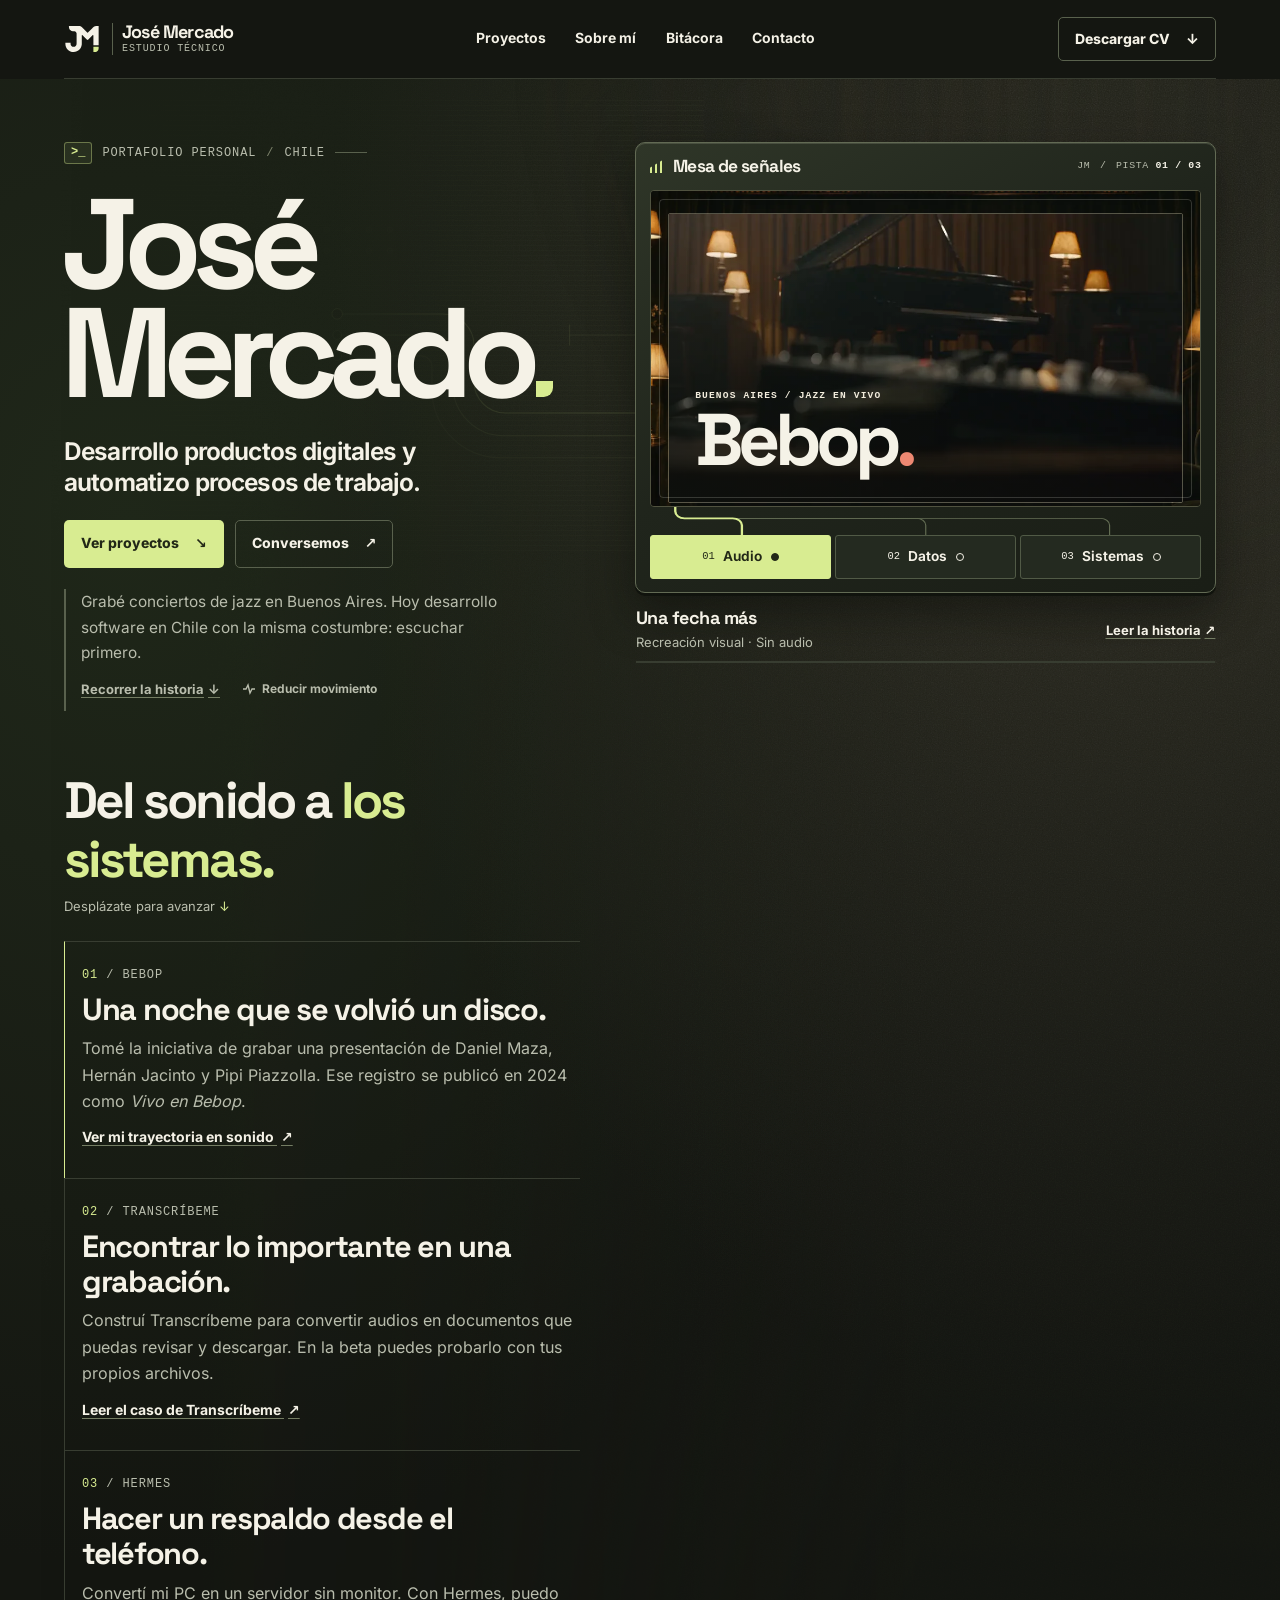
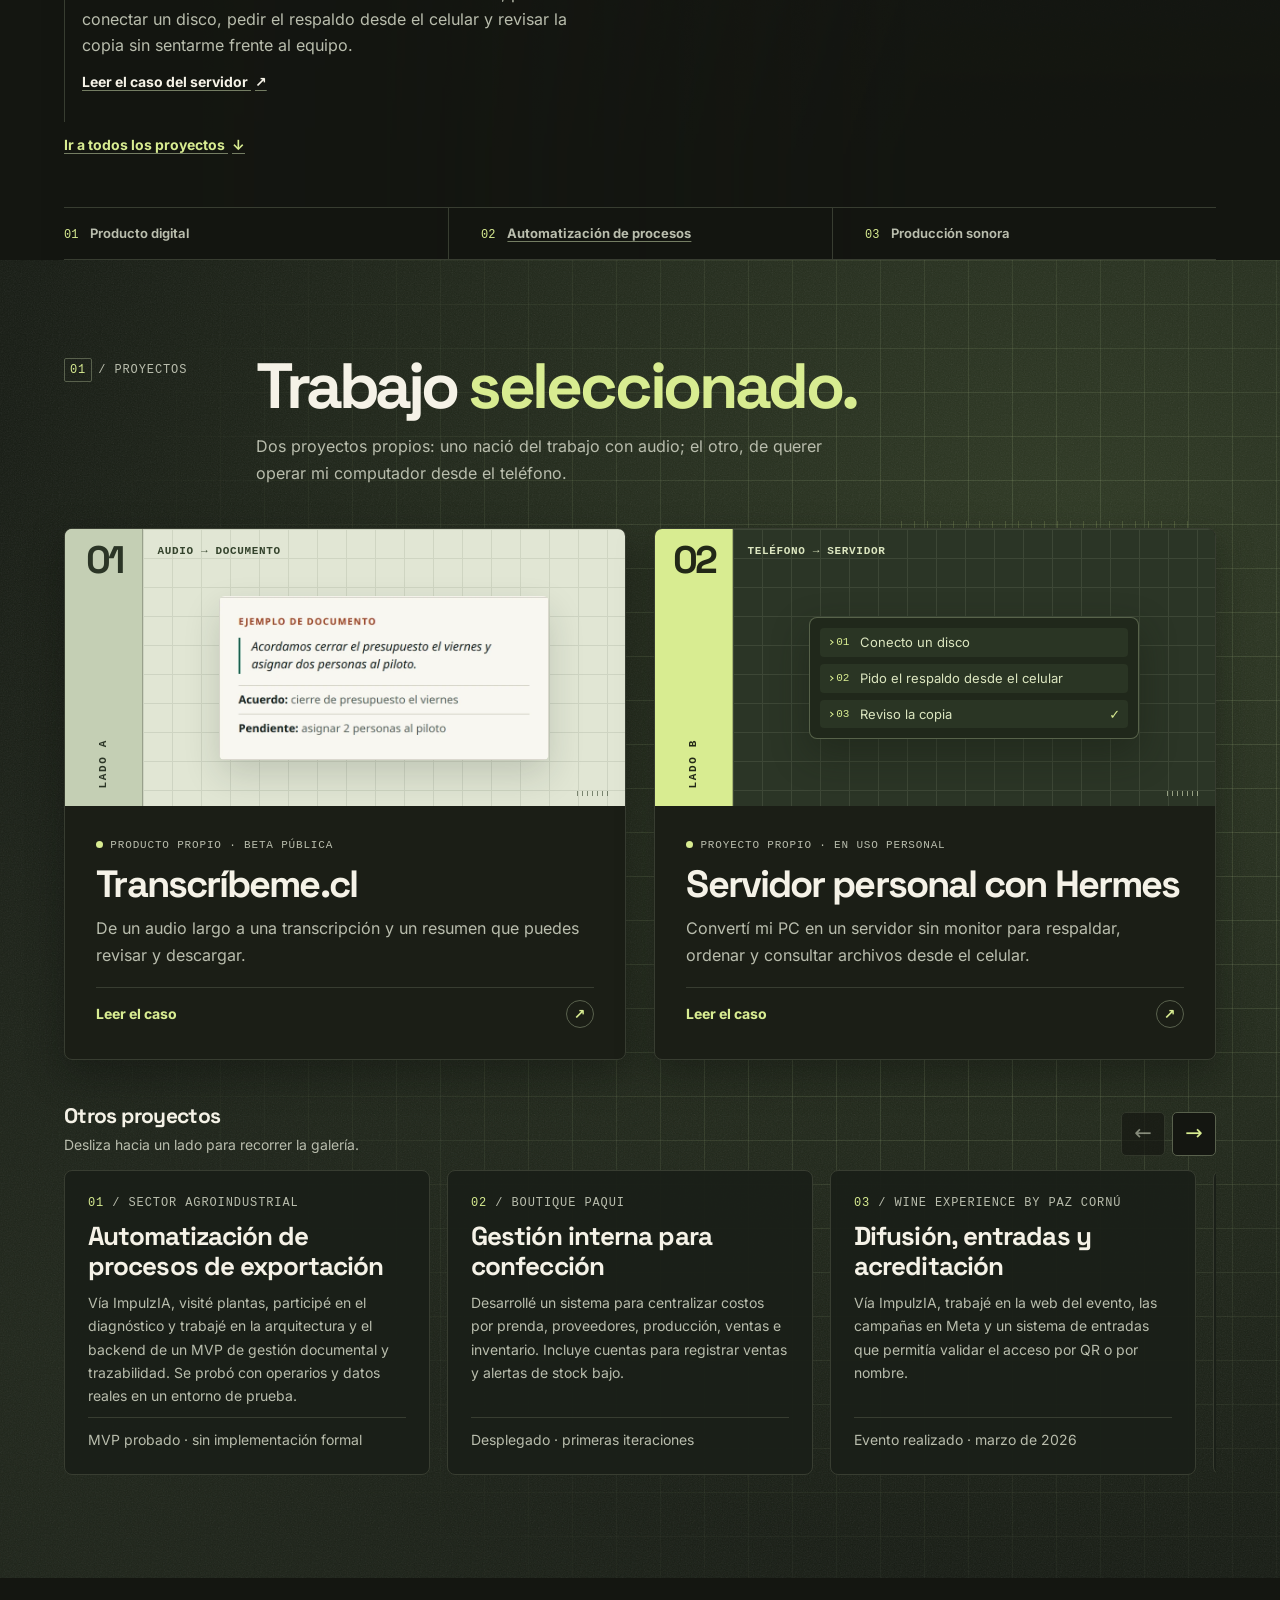
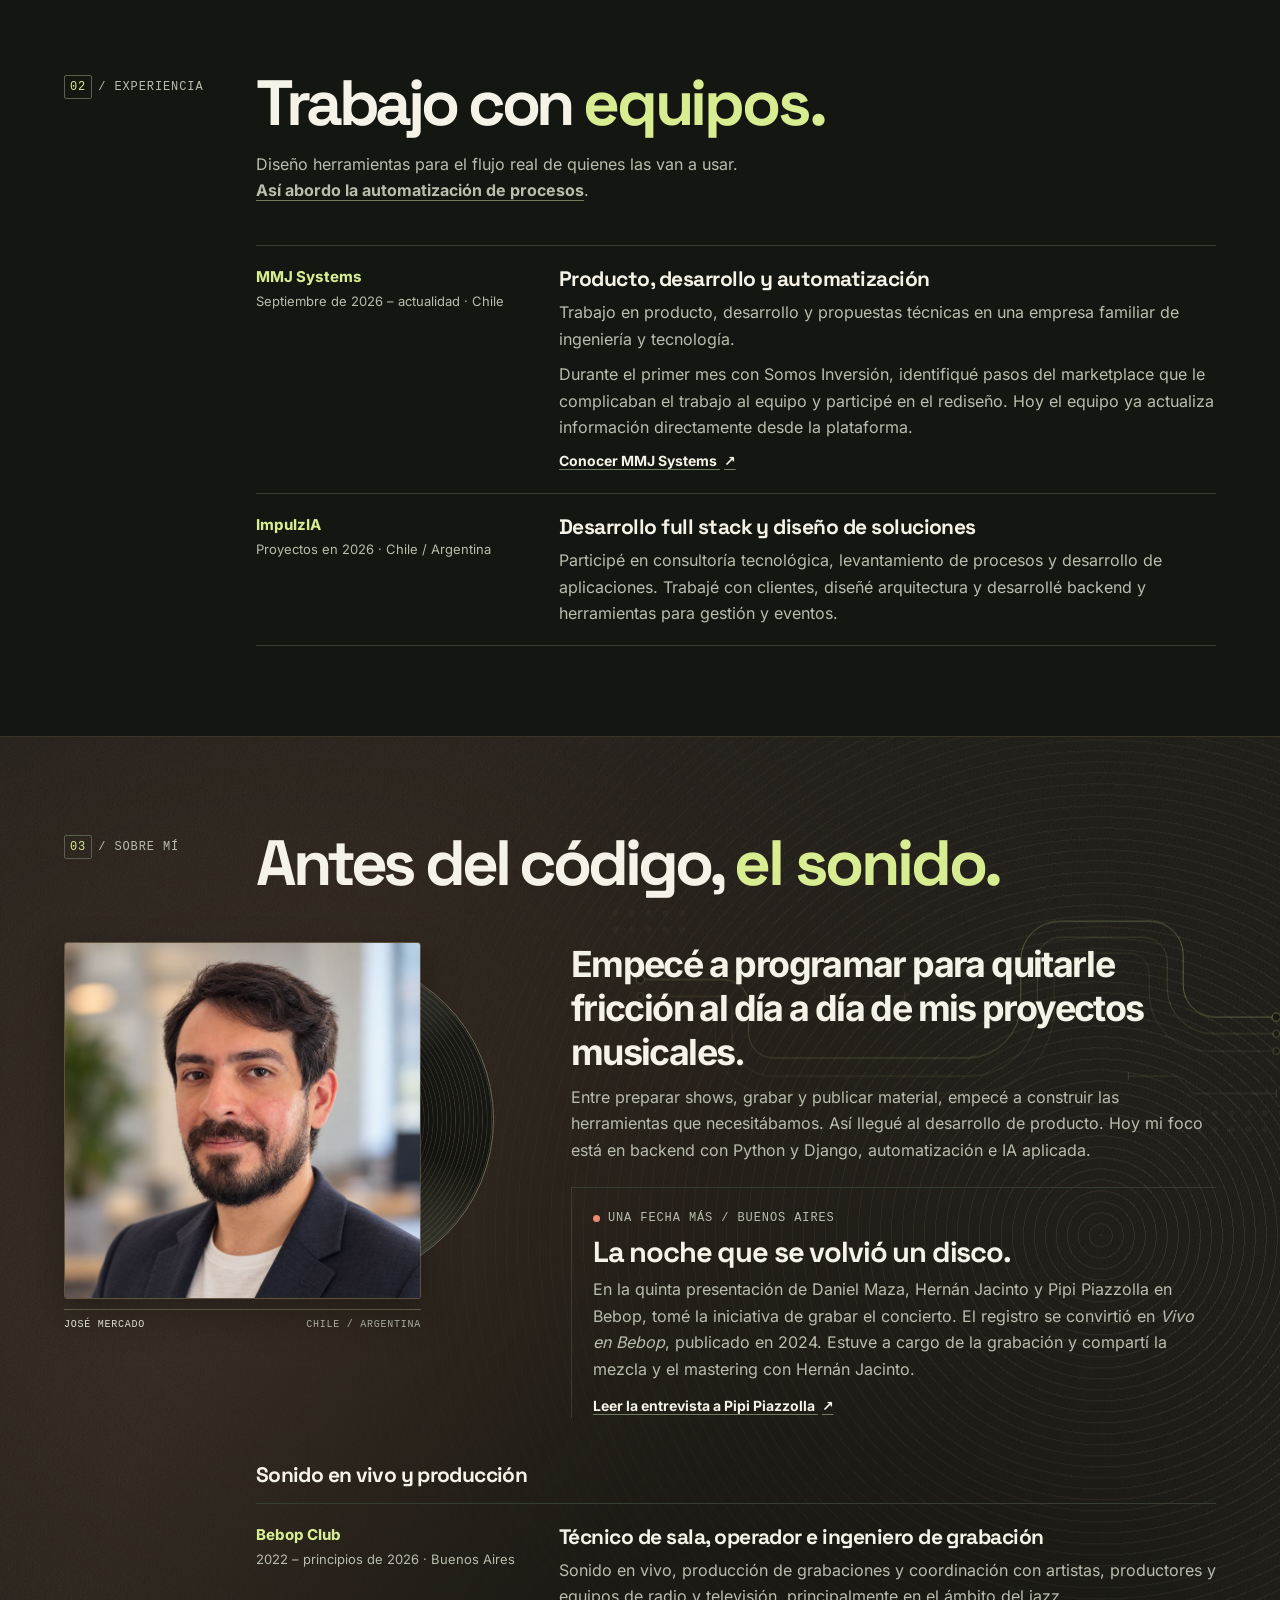
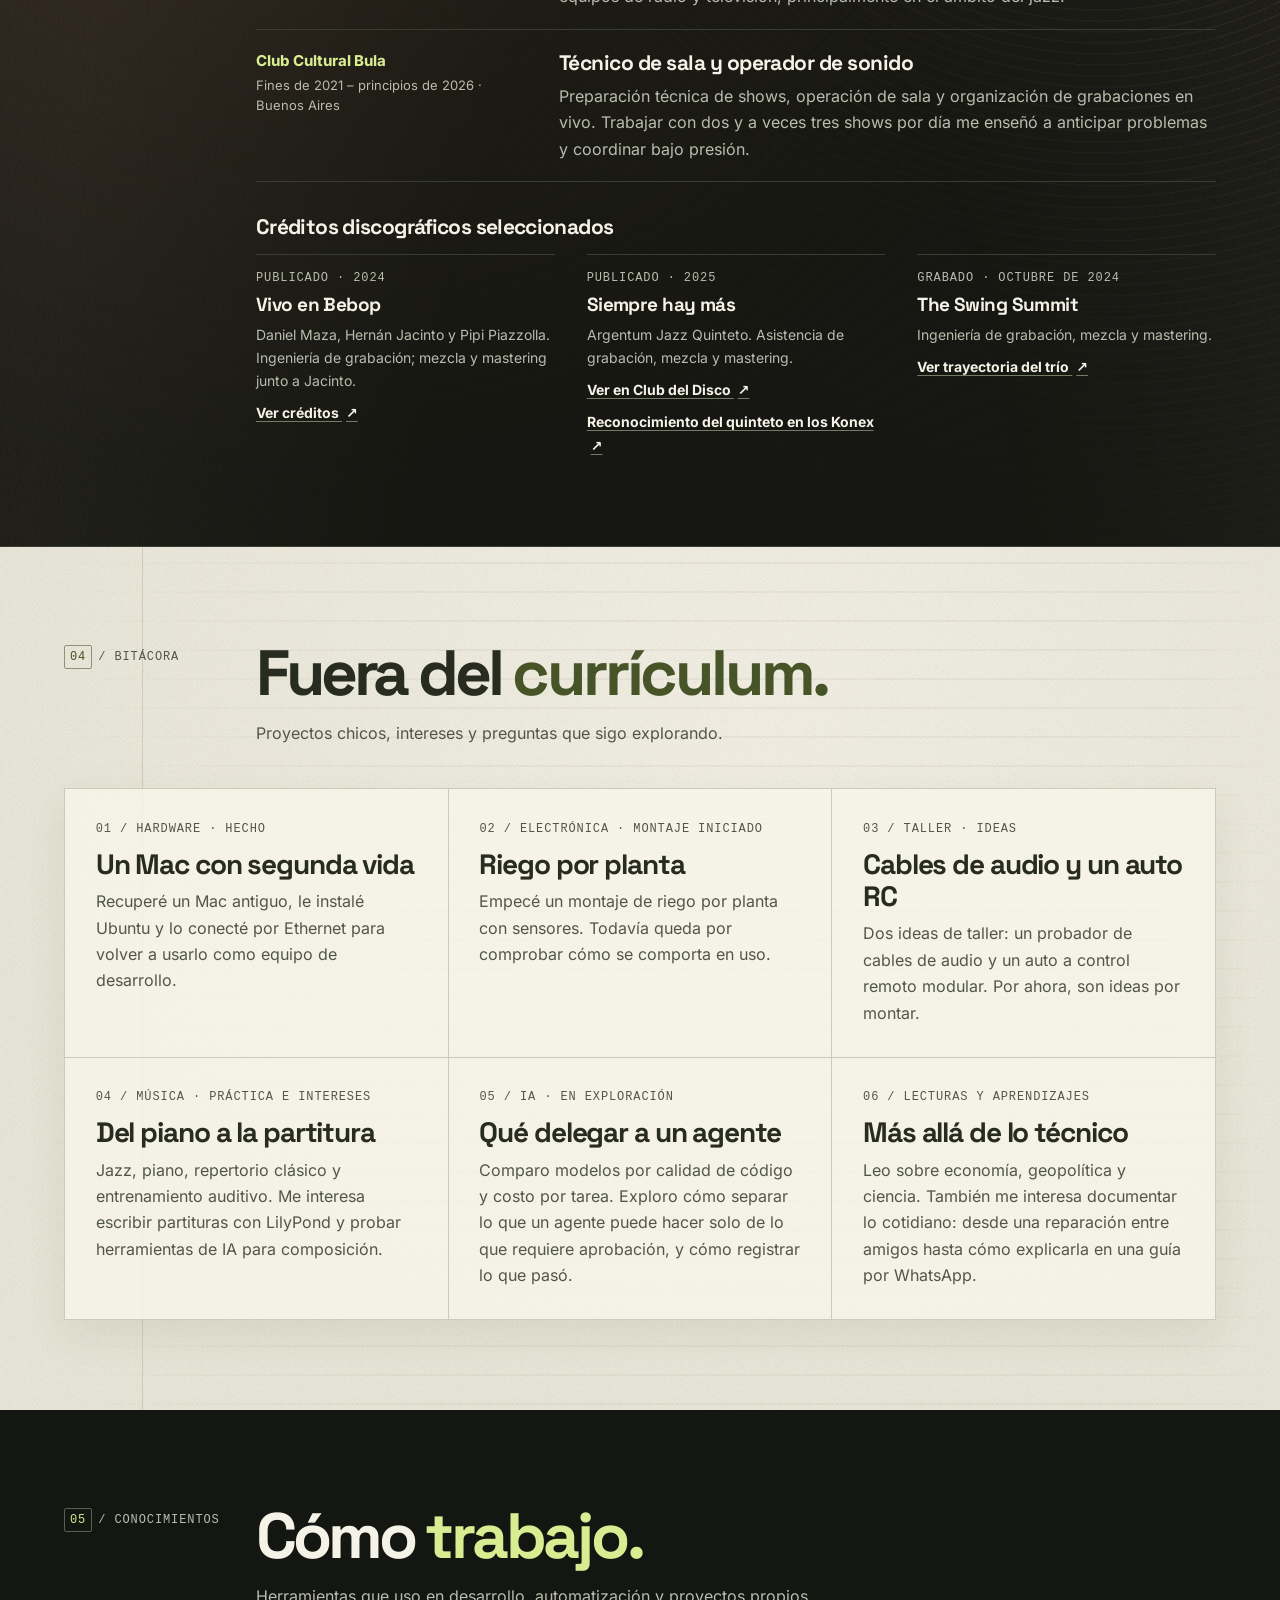
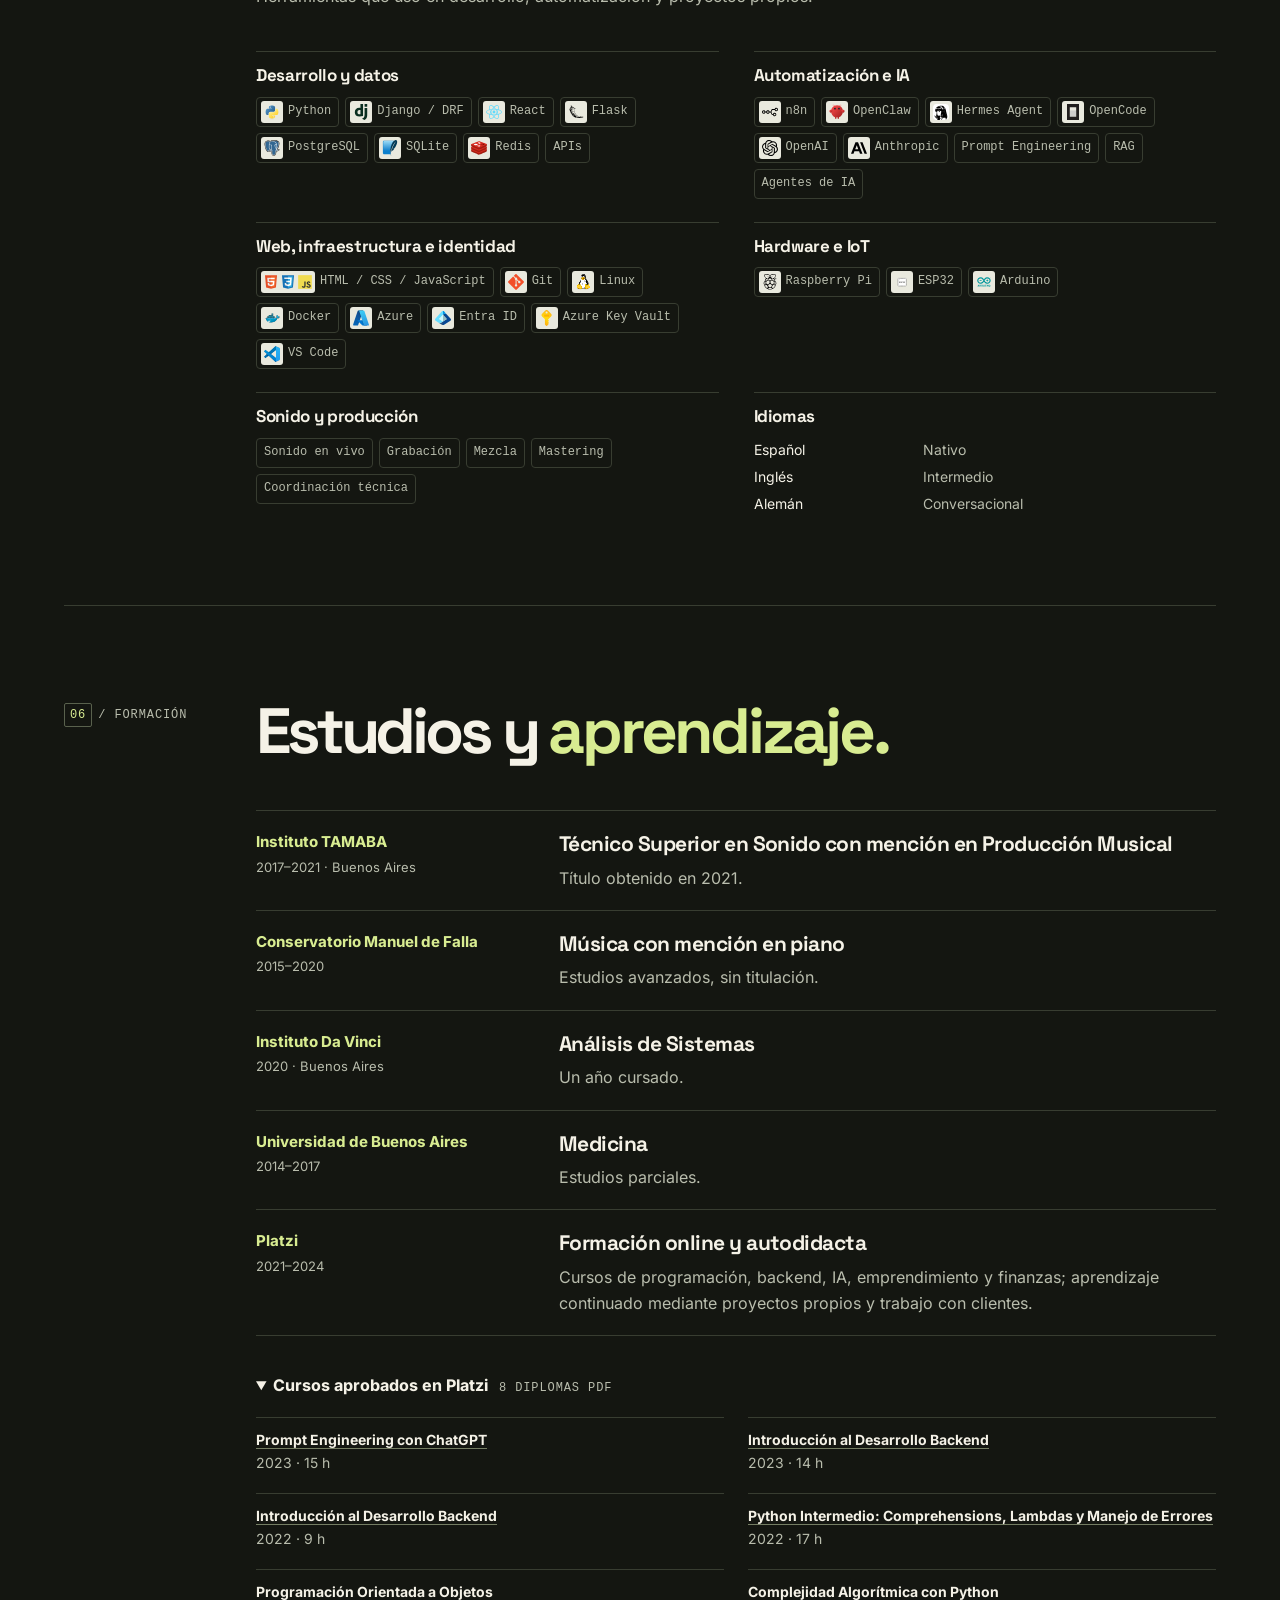
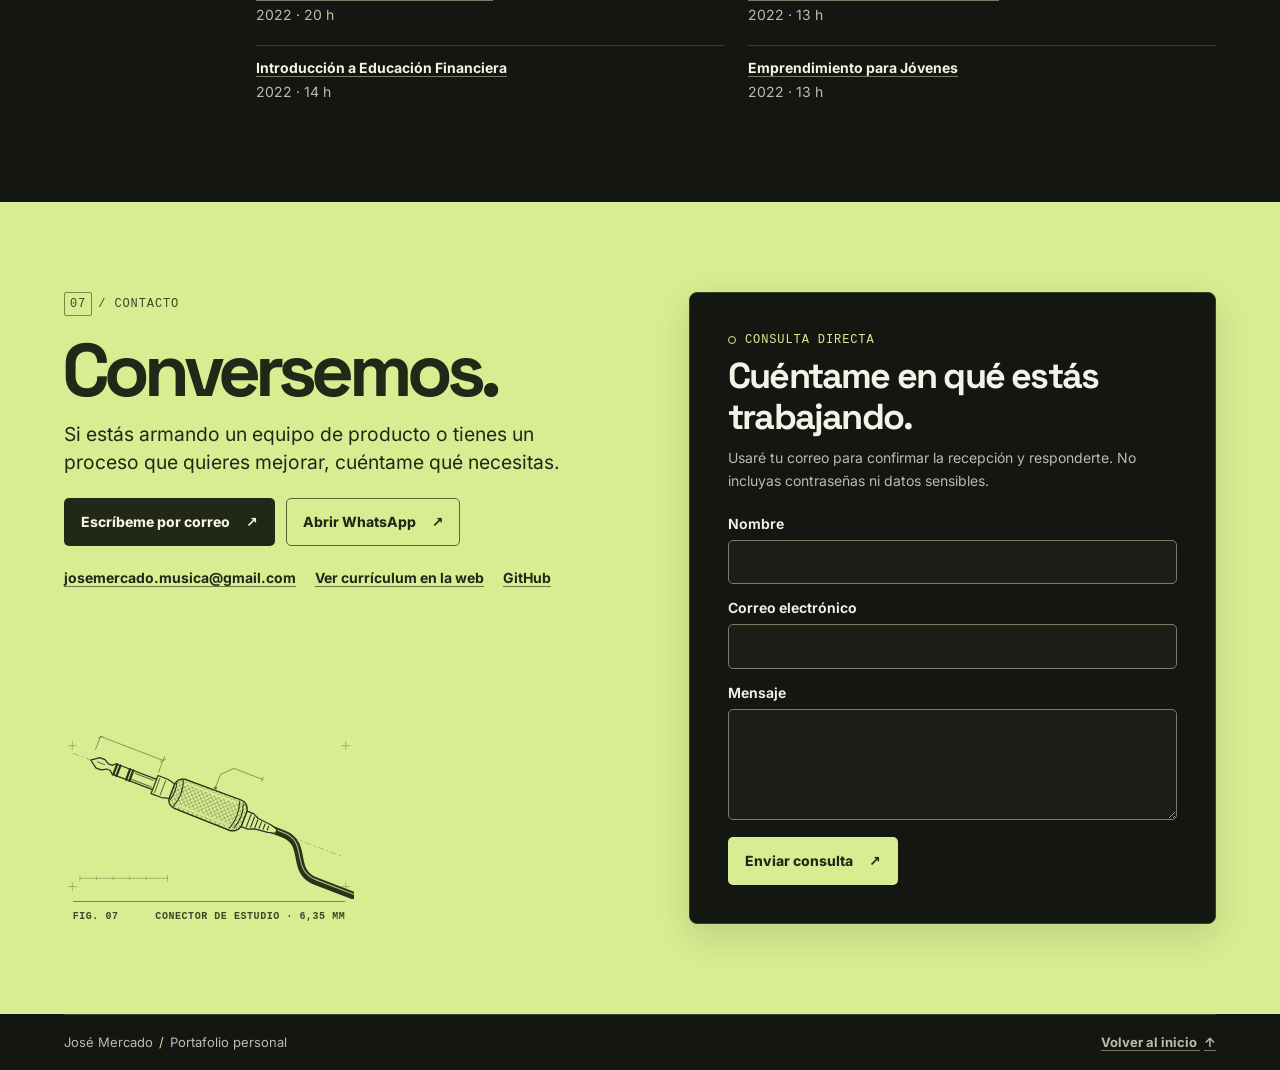
==== commit f1011cb1: "feat: conecta el formulario del portafolio a su API personal" ====
--- a/index.html
+++ b/index.html
@@ -59,6 +59,7 @@
   }
   </script>
   <script src="assets/motion.js" defer></script>
+  <script src="assets/contact.js" defer></script>
 </head>
 <body id="inicio">
   <a class="skip" href="#contenido">Ir al contenido</a>
@@ -460,6 +461,27 @@
             <a class="text-link" href="https://github.com/Ontos-2021">GitHub</a>
           </div>
         </div>
+        <form class="contact-form" id="formulario-contacto" action="https://api.josemercado.cl/contacto" method="post" aria-labelledby="contacto-form-titulo" aria-describedby="contacto-form-ayuda" data-contact-form hidden>
+          <header>
+            <p class="eyebrow contact-form-index">Consulta directa</p>
+            <h3 id="contacto-form-titulo">Cuéntame en qué estás trabajando.</h3>
+            <p id="contacto-form-ayuda">Usaré tu correo para confirmar la recepción y responderte. No incluyas contraseñas ni datos sensibles.</p>
+          </header>
+          <div class="contact-fields">
+            <label for="contacto-nombre">Nombre
+              <input id="contacto-nombre" name="nombre" autocomplete="name" minlength="2" maxlength="80" required>
+            </label>
+            <label for="contacto-email">Correo electrónico
+              <input id="contacto-email" name="email" type="email" autocomplete="email" maxlength="120" required>
+            </label>
+            <label for="contacto-mensaje">Mensaje
+              <textarea id="contacto-mensaje" name="mensaje" rows="4" minlength="10" maxlength="2000" required></textarea>
+            </label>
+          </div>
+          <label hidden>Sitio web <input name="sitio" autocomplete="off" tabindex="-1"></label>
+          <button class="button contact-submit" type="submit">Enviar consulta <span aria-hidden="true">↗</span></button>
+          <p class="contact-status" role="status" aria-atomic="true" data-contact-status></p>
+        </form>
         <figure class="contact-plate" aria-hidden="true">
           <img src="assets/media/conector-estudio.svg" width="420" height="236" loading="lazy" alt="">
           <figcaption><span>Fig. 07</span> Conector de estudio · 6,35 mm</figcaption>
--- a/assets/site.css
+++ b/assets/site.css
@@ -691,6 +691,55 @@
 .contact-plate { justify-self: end; width: min(100%, 420px); }
 .contact-plate img { width: 100%; height: auto; }
 .contact-plate figcaption { display: flex; justify-content: space-between; gap: 8px; margin: 2px 3% 0; padding-top: 8px; border-top: 1px solid #79894f; color: #3b4926; font: 550 10px/1.4 var(--mono); text-transform: uppercase; letter-spacing: .055em; }
+.contact-layout[data-contact-ready] {
+  grid-template-columns: minmax(0, 1.04fr) minmax(0, 1fr);
+  grid-template-rows: auto 1fr;
+  align-items: start;
+  gap: 28px clamp(24px, 6vw, 84px);
+}
+[data-contact-ready] .contact-form { grid-area: 1 / 2 / span 2; }
+[data-contact-ready] .contact-plate { grid-area: 2 / 1; align-self: end; justify-self: start; width: min(100%, 290px); }
+.contact-form {
+  min-width: 0;
+  color: var(--text);
+  color-scheme: dark;
+  background: var(--bg);
+  border: 1px solid #353e27;
+  border-radius: var(--radius-surface);
+  padding: clamp(18px, 3.5vw, 38px);
+  box-shadow: 0 12px 34px #22281725;
+}
+.contact-form-index { display: flex; align-items: center; gap: 9px; color: var(--accent); }
+.contact-form-index::before { content: ""; width: 8px; height: 8px; border: 1px solid currentColor; border-radius: 50%; }
+.contact-form h3 { margin-block: 7px; font-size: clamp(25px, 3vw, 36px); letter-spacing: -.05em; }
+.contact-form #contacto-form-ayuda { color: var(--muted); font-size: 14px; max-width: 52ch; }
+.contact-fields { display: grid; gap: 12px; margin-block: 20px 17px; }
+.contact-fields label { display: grid; min-width: 0; gap: 5px; font-size: 14px; font-weight: 650; }
+.contact-fields :is(input, textarea) {
+  width: 100%;
+  min-width: 0;
+  min-height: 44px;
+  padding: 10px 11px;
+  border: 1px solid #737e64;
+  border-radius: var(--radius-control);
+  color: var(--text);
+  background: var(--panel);
+  font: 400 16px/1.4 var(--brand-body);
+}
+.contact-fields textarea { resize: vertical; }
+.contact-form :focus-visible { outline-color: var(--accent); outline-offset: 3px; }
+.contact-submit { background: var(--accent); color: var(--accent-ink); }
+.contact-submit:not([aria-disabled="true"]):hover { background: #e7f3ba; }
+.contact-submit[aria-disabled="true"] { cursor: progress; }
+.contact-status:not(:empty) {
+  color: var(--text);
+  background: var(--panel);
+  border-inline-start: 2px solid #a2aa94;
+  margin-top: 13px;
+  padding: 8px 10px;
+  font-size: 14px;
+}
+.contact-status[data-state="success"] { border-inline-start-color: var(--accent); }
 .footer { display: flex; justify-content: space-between; flex-wrap: wrap; align-items: center; gap: 7px 18px; padding-block: 17px; border-top: 1px solid var(--line); color: var(--muted); font-size: 13px; }
 .footer-divider { margin-inline: 2px; color: var(--accent); }
 
@@ -806,7 +855,8 @@
   .more-projects, .audio-work { padding-top: 34px; margin-top: 0; }
   .profile-portrait { width: min(95%, 400px); }
   .credits, .notebook-grid, .case-details { grid-template-columns: repeat(2, minmax(0, 1fr)); }
-  .contact-layout { grid-template-columns: 1fr; gap: 30px; }
+  .contact-layout, .contact-layout[data-contact-ready] { grid-template-columns: minmax(0, 1fr); grid-template-rows: auto; gap: 30px; }
+  [data-contact-ready] :is(.contact-form, .contact-plate) { grid-area: auto; }
   .contact-plate { justify-self: start; width: min(100%, 285px); }
 }
 
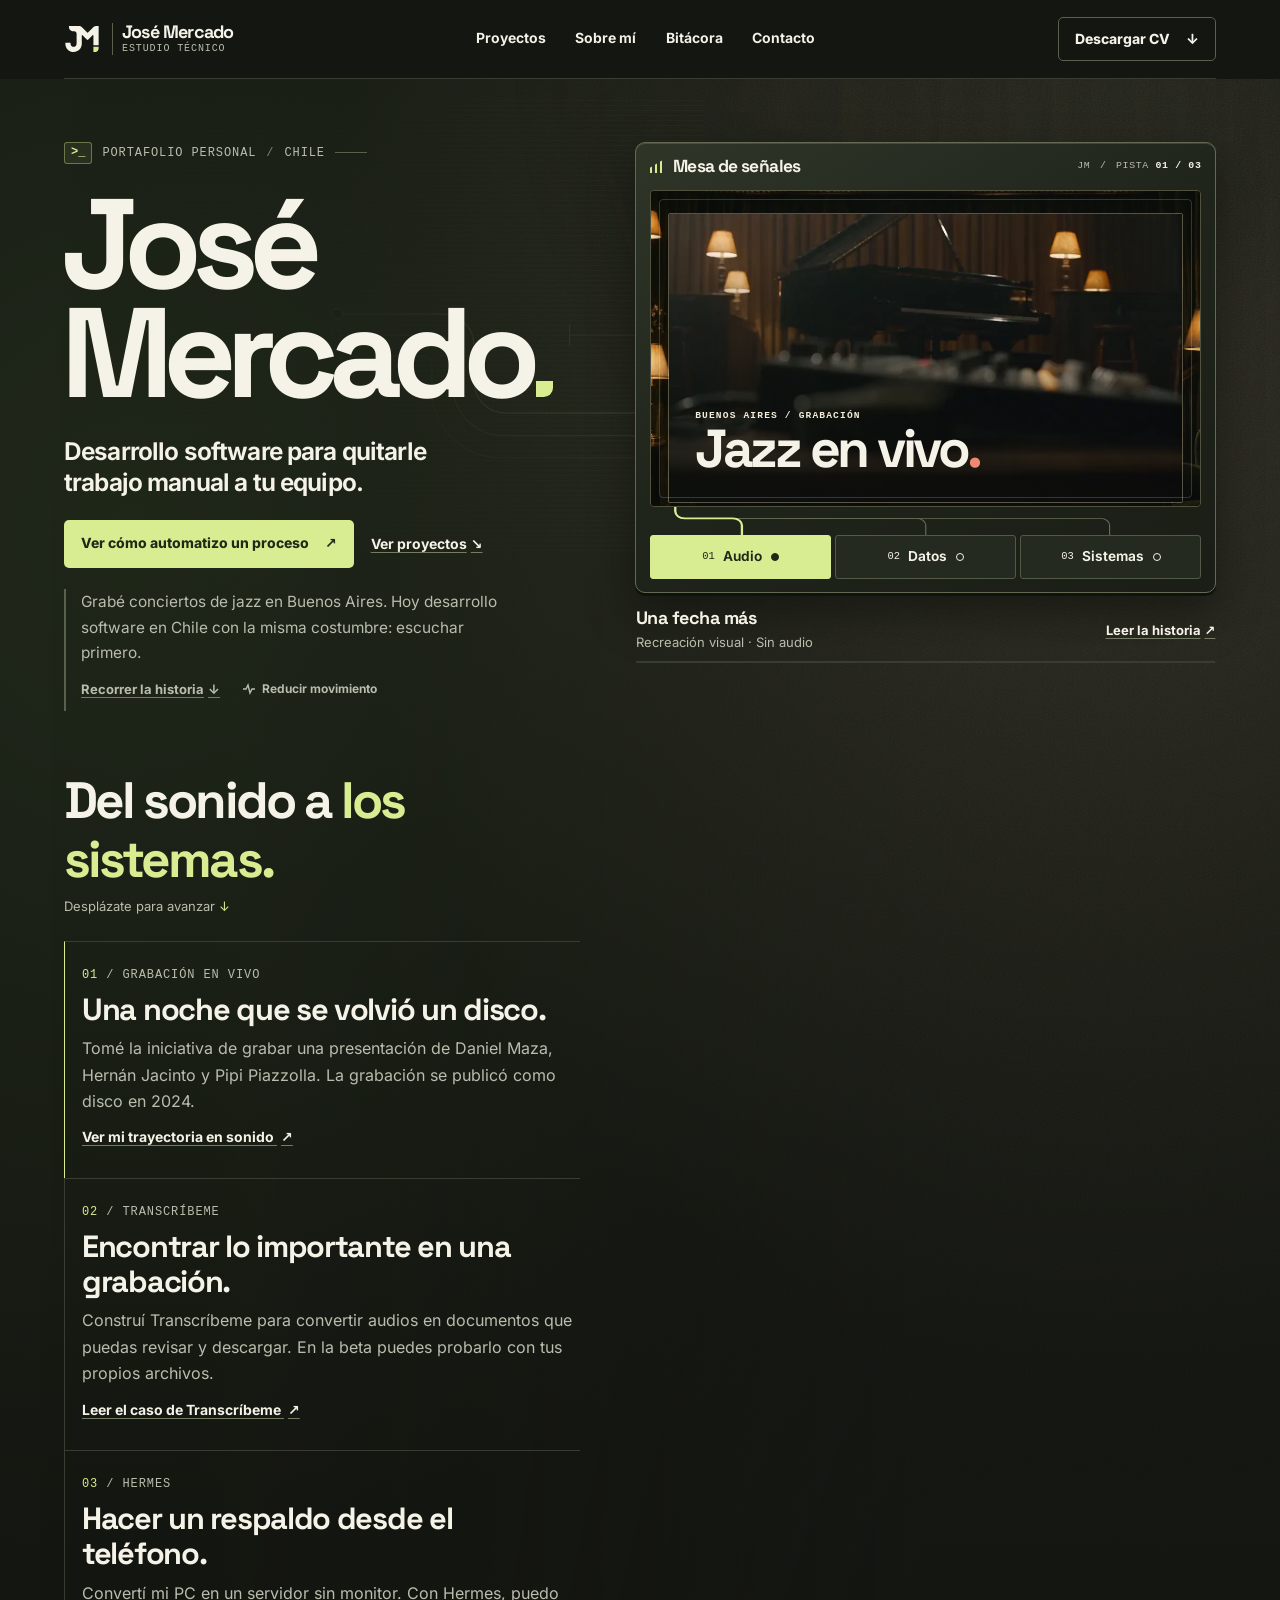
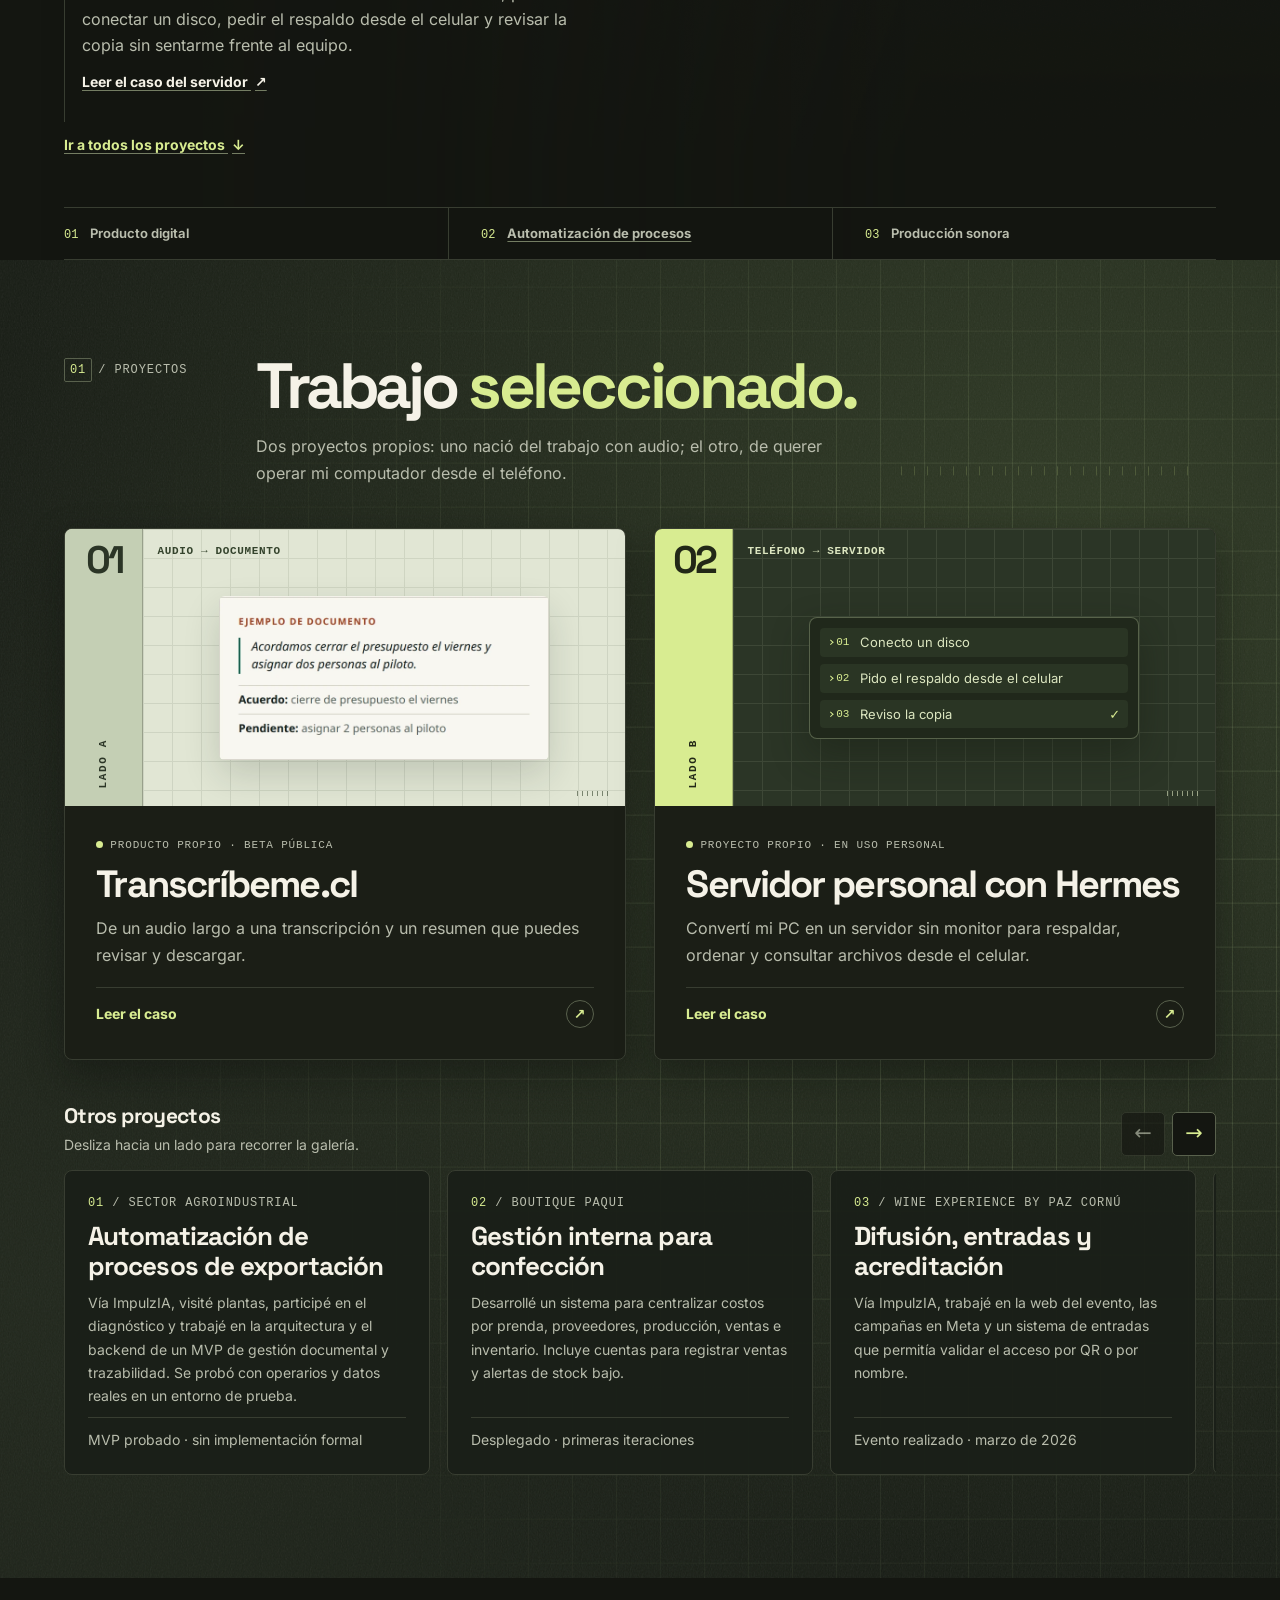
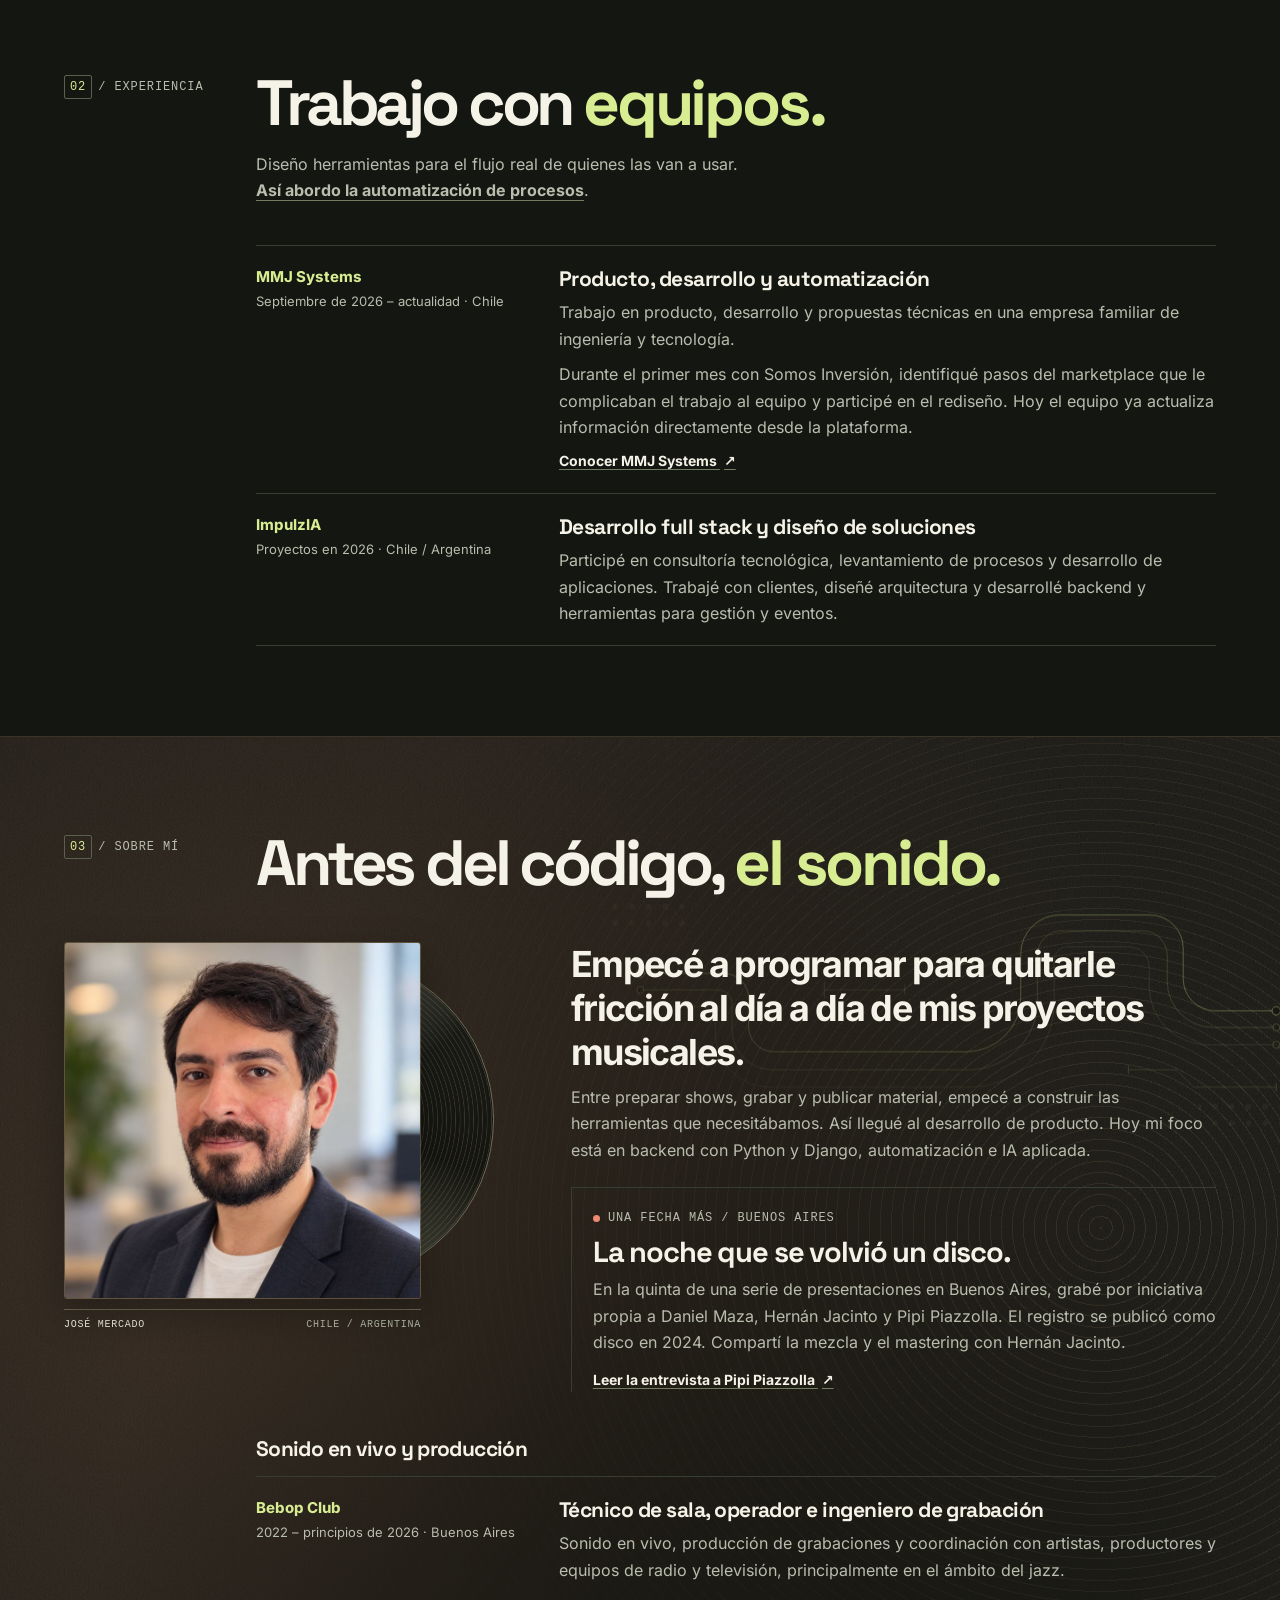
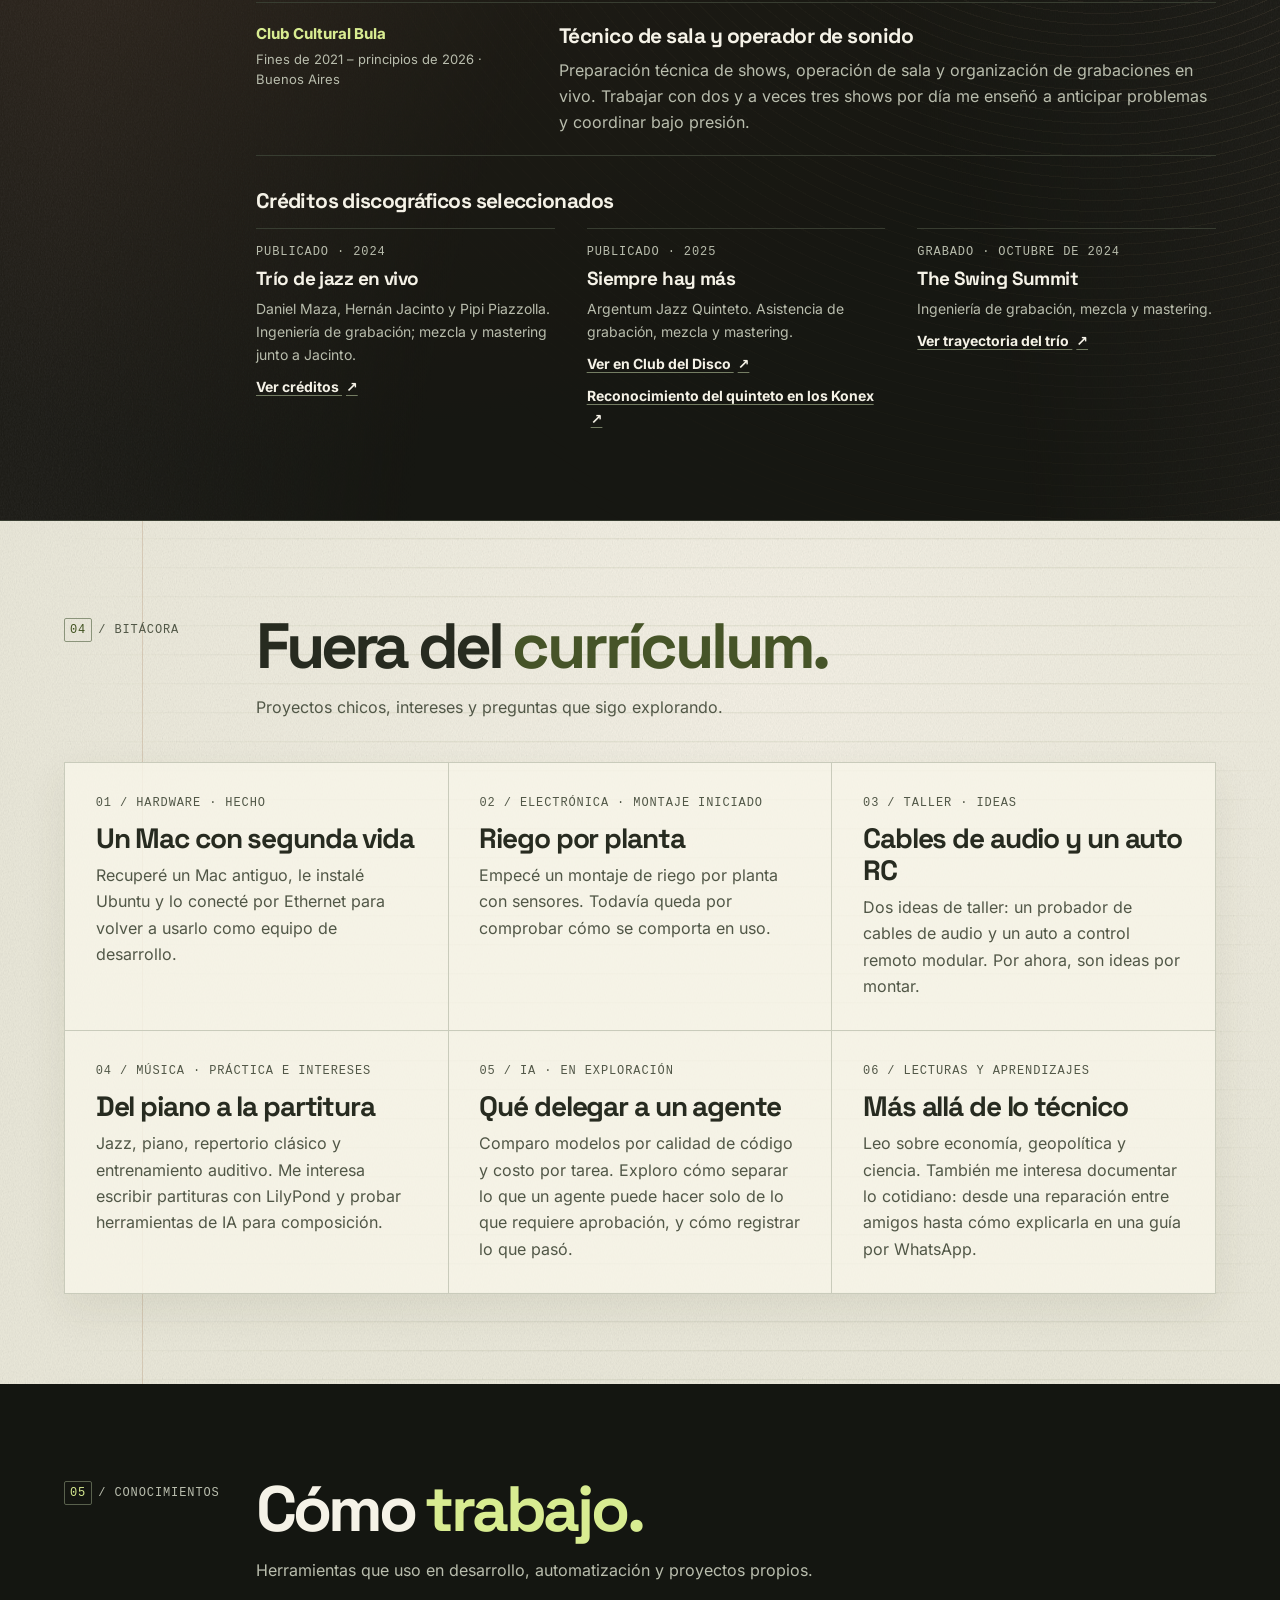
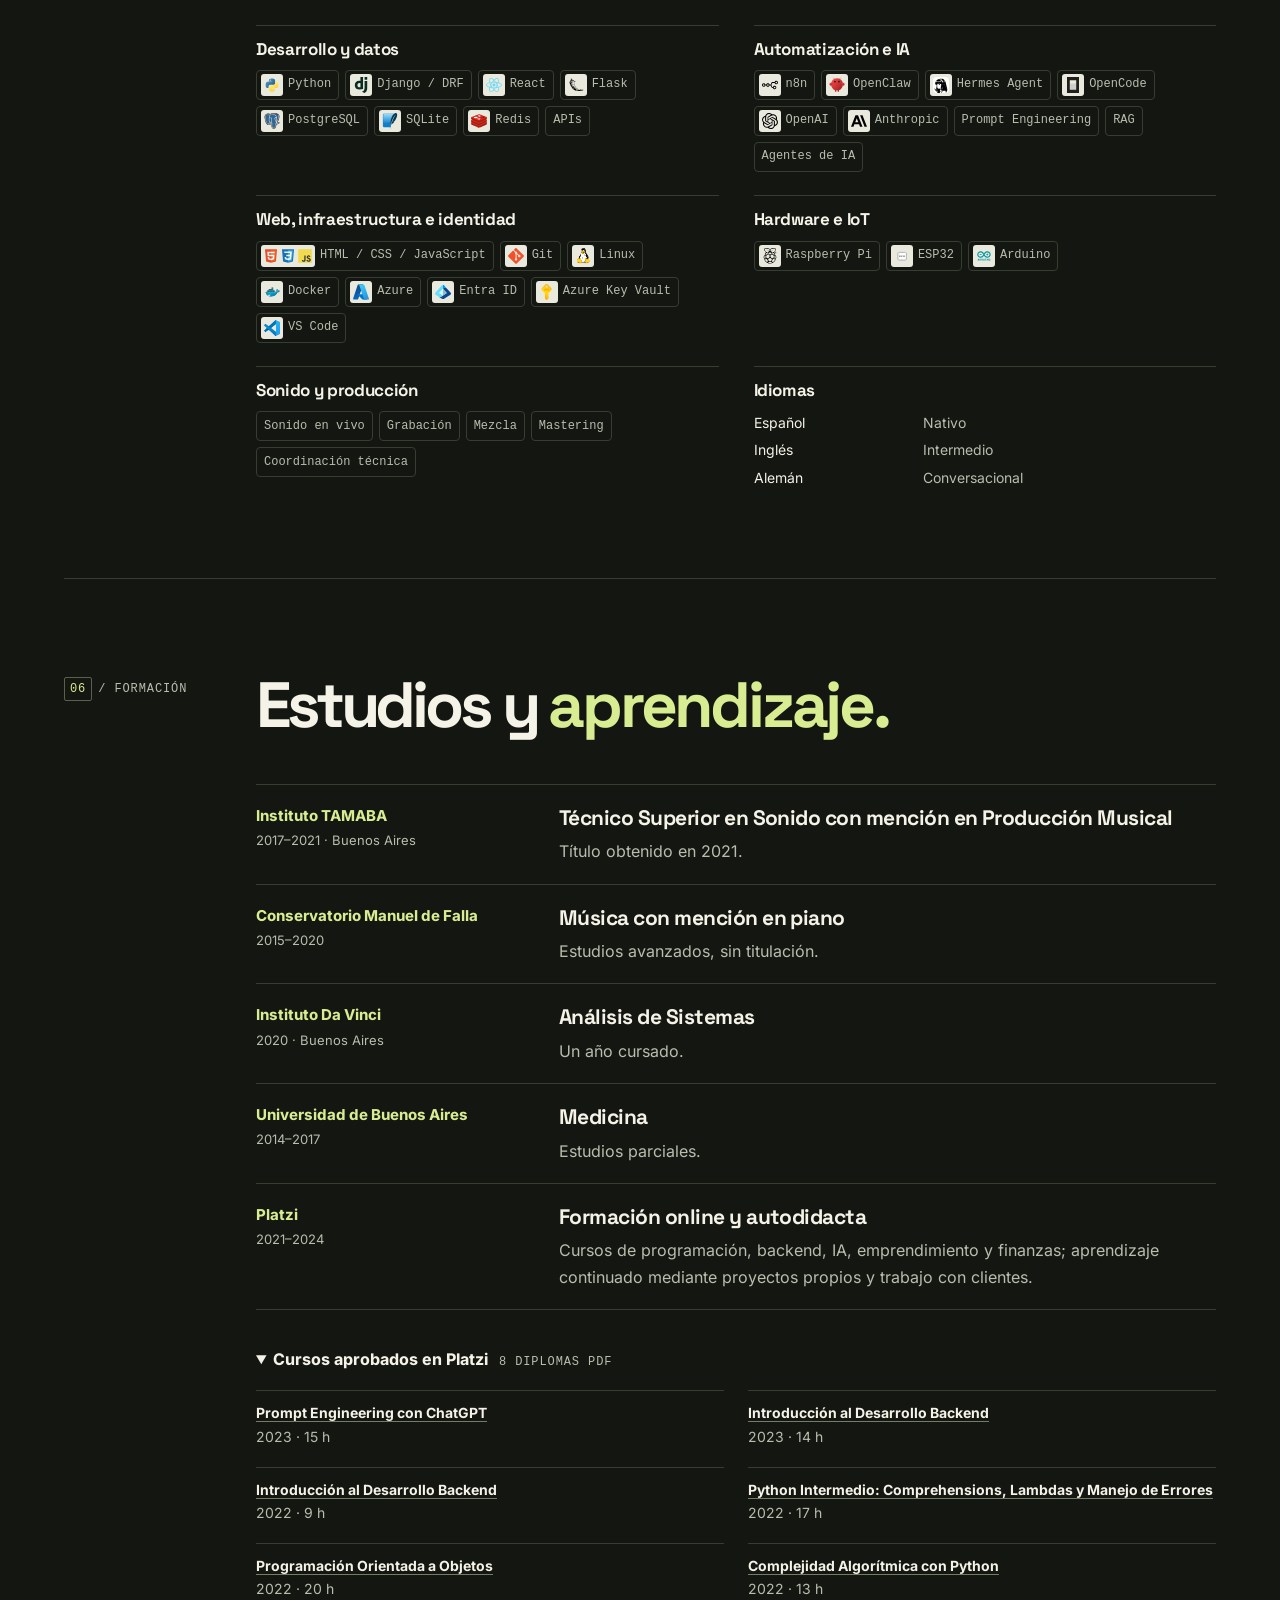
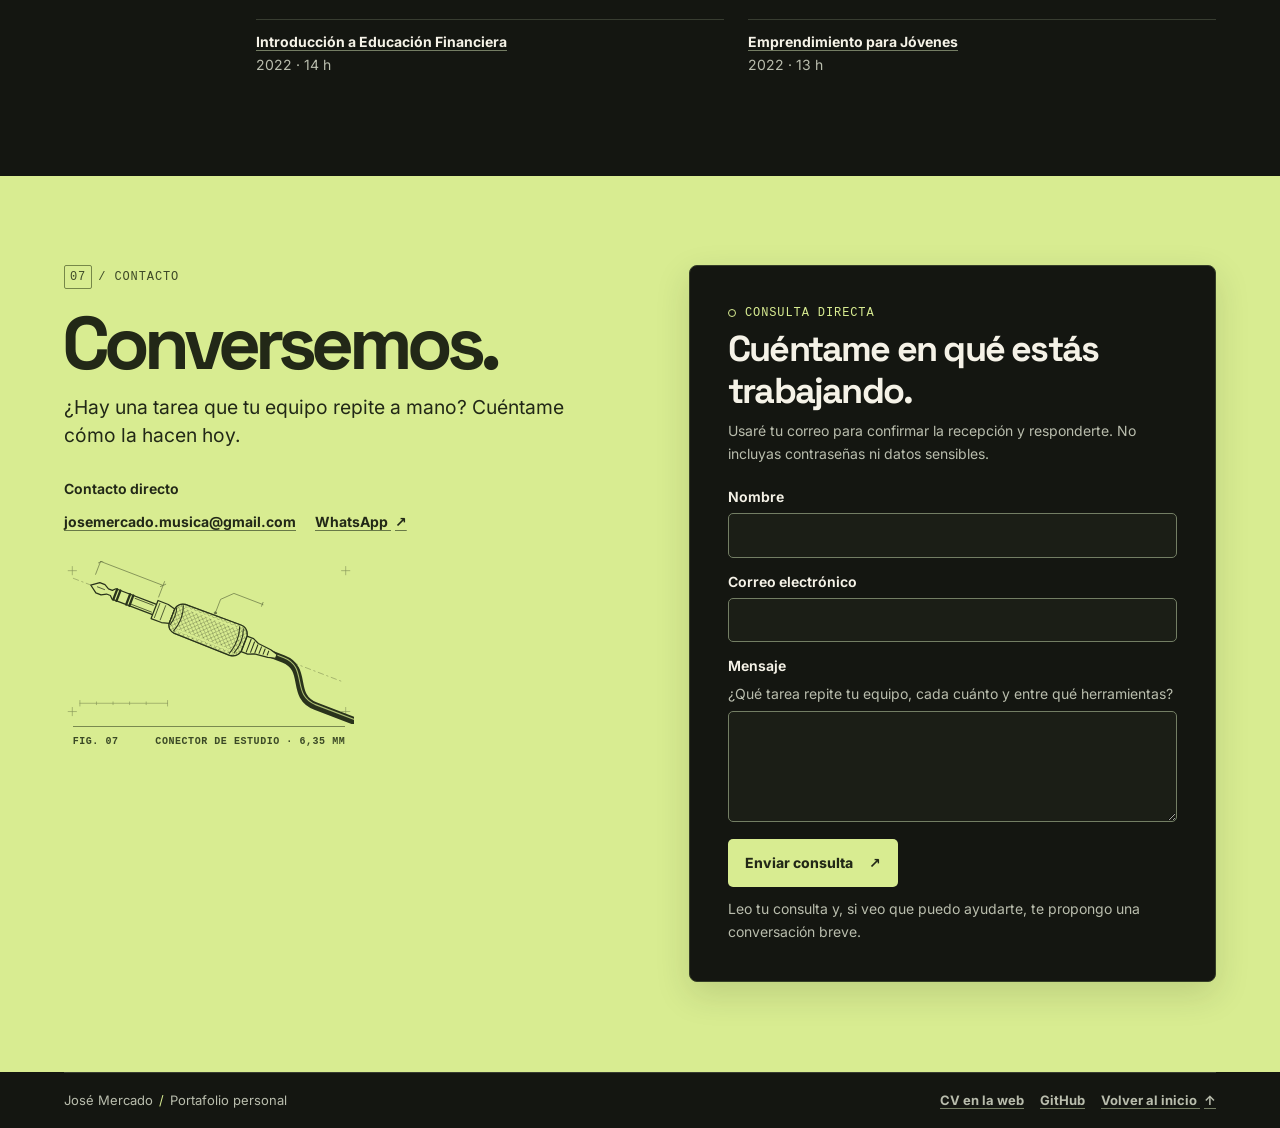
==== commit c181db1d: "feat: enfoca automatización y anonimiza el hero" ====
--- a/index.html
+++ b/index.html
@@ -84,10 +84,10 @@
         <div class="hero-copy">
           <p class="eyebrow hero-index"><span class="terminal-prompt" aria-hidden="true">&gt;_</span> Portafolio personal <span class="index-divider" aria-hidden="true">/</span> Chile</p>
           <h1 id="nombre">José <span class="hero-surname">Mercado<span class="name-signal" aria-hidden="true">.</span></span></h1>
-          <p class="hero-role">Desarrollo productos digitales y automatizo procesos de trabajo.</p>
+          <p class="hero-role">Desarrollo software para quitarle trabajo manual a tu equipo.</p>
           <div class="actions">
-            <a class="button button-solid" href="#proyectos">Ver proyectos <span aria-hidden="true">↘</span></a>
-            <a class="button button-outline" href="#contacto">Conversemos <span aria-hidden="true">↗</span></a>
+            <a class="button button-solid" href="automatizacion/">Ver cómo automatizo un proceso <span aria-hidden="true">↗</span></a>
+            <a class="text-link" href="#proyectos">Ver proyectos <span aria-hidden="true">↘</span></a>
           </div>
         </div>
 
@@ -103,7 +103,7 @@
                 <div class="film-scene film-room">
                   <img class="film-poster" src="assets/media/una-fecha-mas-scroll.webp" width="960" height="540" alt="" fetchpriority="high">
                   <video class="film-video" data-src="assets/media/una-fecha-mas-scroll.mp4" width="960" height="540" muted playsinline preload="none" disablepictureinpicture></video>
-                  <div class="film-slate"><span>Buenos Aires / Jazz en vivo</span><b>Bebop<i>.</i></b></div>
+                  <div class="film-slate"><span>Buenos Aires / Grabación</span><b>Jazz en vivo<i>.</i></b></div>
                 </div>
                 <div class="film-scene film-transcript">
                   <p class="eyebrow monitor-label"><b>02</b> Audio → documento</p>
@@ -162,9 +162,9 @@
           </header>
           <ol class="journey-chapters" role="list">
             <li class="journey-chapter" id="pista-audio" data-story-chapter>
-              <p class="eyebrow"><span>01</span> / Bebop</p>
+              <p class="eyebrow"><span>01</span> / Grabación en vivo</p>
               <h3>Una noche que se volvió un disco.</h3>
-              <p>Tomé la iniciativa de grabar una presentación de Daniel Maza, Hernán Jacinto y Pipi Piazzolla. Ese registro se publicó en 2024 como <cite>Vivo en Bebop</cite>.</p>
+              <p>Tomé la iniciativa de grabar una presentación de Daniel Maza, Hernán Jacinto y Pipi Piazzolla. La grabación se publicó como disco en 2024.</p>
               <figure class="chapter-still"><img src="assets/media/una-fecha-mas-poster.jpg" width="1280" height="720" alt="Recreación visual: una mano inicia una grabación en una sala de jazz." loading="lazy" decoding="async"></figure>
               <a class="text-link" href="#perfil">Ver mi trayectoria en sonido <span aria-hidden="true">↗</span></a>
             </li>
@@ -318,7 +318,7 @@
             <article class="record-story">
               <p class="eyebrow"><span class="record-dot" aria-hidden="true"></span> Una fecha más / Buenos Aires</p>
               <h3>La noche que se volvió un disco.</h3>
-              <p>En la quinta presentación de Daniel Maza, Hernán Jacinto y Pipi Piazzolla en Bebop, tomé la iniciativa de grabar el concierto. El registro se convirtió en <cite>Vivo en Bebop</cite>, publicado en 2024. Estuve a cargo de la grabación y compartí la mezcla y el mastering con Hernán Jacinto.</p>
+              <p>En la quinta de una serie de presentaciones en Buenos Aires, grabé por iniciativa propia a Daniel Maza, Hernán Jacinto y Pipi Piazzolla. El registro se publicó como disco en 2024. Compartí la mezcla y el mastering con Hernán Jacinto.</p>
               <a class="text-link" href="https://accion.coop/2024/09/17/cultura/de-cerca/toco-un-instrumento-peligroso/">Leer la entrevista a Pipi Piazzolla <span aria-hidden="true">↗</span></a>
             </article>
           </div>
@@ -337,7 +337,7 @@
           </div>
           <h3 class="minor-heading credits-title">Créditos discográficos seleccionados</h3>
           <div class="credits">
-            <article><p class="eyebrow">Publicado · 2024</p><h4>Vivo en Bebop</h4><p>Daniel Maza, Hernán Jacinto y Pipi Piazzolla. Ingeniería de grabación; mezcla y mastering junto a Jacinto.</p><a class="text-link" href="https://www.youtube.com/watch?v=-h8qkvbeDjY">Ver créditos <span aria-hidden="true">↗</span></a></article>
+            <article><p class="eyebrow">Publicado · 2024</p><h4>Trío de jazz en vivo</h4><p>Daniel Maza, Hernán Jacinto y Pipi Piazzolla. Ingeniería de grabación; mezcla y mastering junto a Jacinto.</p><a class="text-link" href="https://www.youtube.com/watch?v=-h8qkvbeDjY">Ver créditos <span aria-hidden="true">↗</span></a></article>
             <article><p class="eyebrow">Publicado · 2025</p><h4>Siempre hay más</h4><p>Argentum Jazz Quinteto. Asistencia de grabación, mezcla y mastering.</p><a class="text-link" href="https://www.youtube.com/watch?v=BFpSN4G2enY">Ver en Club del Disco <span aria-hidden="true">↗</span></a><br><a class="text-link" href="https://www.fundacionkonex.org/b5679-argentum-jazz-quinteto">Reconocimiento del quinteto en los Konex <span aria-hidden="true">↗</span></a></article>
             <article><p class="eyebrow">Grabado · octubre de 2024</p><h4>The Swing Summit</h4><p>Ingeniería de grabación, mezcla y mastering.</p><a class="text-link" href="https://www.fundacionkonex.org/b5681-swing-summit-trio">Ver trayectoria del trío <span aria-hidden="true">↗</span></a></article>
           </div>
@@ -450,16 +450,7 @@
         <div class="contact-copy">
           <p class="eyebrow section-index"><span>07</span> / Contacto</p>
           <h2 id="contacto-titulo">Conversemos.</h2>
-          <p class="contact-invite">Si estás armando un equipo de producto o tienes un proceso que quieres mejorar, cuéntame qué necesitas.</p>
-          <div class="actions">
-            <a class="button button-solid" href="mailto:josemercado.musica@gmail.com?subject=Conversemos%20sobre%20un%20proyecto">Escríbeme por correo <span aria-hidden="true">↗</span></a>
-            <a class="button button-outline" href="https://wa.me/56995391961">Abrir WhatsApp <span aria-hidden="true">↗</span></a>
-          </div>
-          <div class="contact-links">
-            <a class="text-link" href="mailto:josemercado.musica@gmail.com">josemercado.musica@gmail.com</a>
-            <a class="text-link" href="cv/">Ver currículum en la web</a>
-            <a class="text-link" href="https://github.com/Ontos-2021">GitHub</a>
-          </div>
+          <p class="contact-invite">¿Hay una tarea que tu equipo repite a mano? Cuéntame cómo la hacen hoy.</p>
         </div>
         <form class="contact-form" id="formulario-contacto" action="https://api.josemercado.cl/contacto" method="post" aria-labelledby="contacto-form-titulo" aria-describedby="contacto-form-ayuda" data-contact-form hidden>
           <header>
@@ -474,24 +465,38 @@
             <label for="contacto-email">Correo electrónico
               <input id="contacto-email" name="email" type="email" autocomplete="email" maxlength="120" required>
             </label>
-            <label for="contacto-mensaje">Mensaje
-              <textarea id="contacto-mensaje" name="mensaje" rows="4" minlength="10" maxlength="2000" required></textarea>
-            </label>
+            <div class="contact-message">
+              <label for="contacto-mensaje">Mensaje</label>
+              <p class="contact-guide" id="contacto-mensaje-guia">¿Qué tarea repite tu equipo, cada cuánto y entre qué herramientas?</p>
+              <textarea id="contacto-mensaje" name="mensaje" rows="4" minlength="10" maxlength="2000" aria-describedby="contacto-mensaje-guia" required></textarea>
+            </div>
           </div>
           <label hidden>Sitio web <input name="sitio" autocomplete="off" tabindex="-1"></label>
           <button class="button contact-submit" type="submit">Enviar consulta <span aria-hidden="true">↗</span></button>
+          <p class="contact-next">Leo tu consulta y, si veo que puedo ayudarte, te propongo una conversación breve.</p>
           <p class="contact-status" role="status" aria-atomic="true" data-contact-status></p>
         </form>
-        <figure class="contact-plate" aria-hidden="true">
-          <img src="assets/media/conector-estudio.svg" width="420" height="236" loading="lazy" alt="">
-          <figcaption><span>Fig. 07</span> Conector de estudio · 6,35 mm</figcaption>
-        </figure>
+        <div class="contact-secondary">
+          <p>Contacto directo</p>
+          <div class="contact-links">
+            <a class="text-link" href="mailto:josemercado.musica@gmail.com">josemercado.musica@gmail.com</a>
+            <a class="text-link" href="https://wa.me/56995391961">WhatsApp <span aria-hidden="true">↗</span></a>
+          </div>
+          <figure class="contact-plate" aria-hidden="true">
+            <img src="assets/media/conector-estudio.svg" width="420" height="236" loading="lazy" alt="">
+            <figcaption><span>Fig. 07</span> Conector de estudio · 6,35 mm</figcaption>
+          </figure>
+        </div>
       </div>
     </section>
   </main>
   <footer class="footer shell">
     <span>José Mercado <span class="footer-divider" aria-hidden="true">/</span> Portafolio personal</span>
-    <a class="text-link" href="#inicio">Volver al inicio <span aria-hidden="true">↑</span></a>
+    <nav class="footer-links" aria-label="Enlaces del pie de página">
+      <a class="text-link" href="cv/">CV en la web</a>
+      <a class="text-link" href="https://github.com/Ontos-2021">GitHub</a>
+      <a class="text-link" href="#inicio">Volver al inicio <span aria-hidden="true">↑</span></a>
+    </nav>
   </footer>
 </body>
 </html>
--- a/assets/site.css
+++ b/assets/site.css
@@ -140,13 +140,12 @@
   padding-block: clamp(46px, 4.9vw, 76px) 49px;
 }
 .hero-copy { grid-area: 1 / 1; min-width: 0; container-type: inline-size; }
-.hero-copy .actions { margin-top: 22px; }
+.hero-copy .actions { align-items: center; gap: 3px 17px; margin-top: 22px; }
+.hero-copy .actions .text-link { display: inline-flex; align-items: center; min-height: 44px; font-size: 14px; }
 .hero-notes { grid-area: 2 / 1; padding-inline-start: 15px; border-inline-start: 2px solid var(--line-control); }
 .hero-index { display: flex; align-items: center; gap: 10px; margin-bottom: 26px; }
 .hero-index::after { content: ""; width: 32px; height: 1px; background: var(--line-control); }
 @container (max-width: 325px) {
-  .hero-copy .actions { display: grid; grid-template-columns: repeat(2, minmax(0, 1fr)); gap: 6px; }
-  .hero-copy .button { padding-inline: 9px; gap: 4px; font-size: 13px; }
   .hero-index { gap: 7px; white-space: nowrap; }
   .hero-index::after { display: none; }
 }
@@ -336,7 +335,7 @@
   background: linear-gradient(12deg, #0d100ce8, #10110c41 46%, transparent 66%);
 }
 .film-slate span { color: #f3eddd; font: 550 clamp(9px, 1.65cqi, 11px)/1.3 var(--mono); text-transform: uppercase; letter-spacing: .12em; }
-.film-slate b { font: 700 clamp(38px, 12.6cqi, 85px)/1 var(--brand-display); letter-spacing: -.079em; }
+.film-slate b { font: 700 clamp(30px, 9.2cqi, 64px)/1 var(--brand-display); letter-spacing: -.065em; }
 .film-slate i { color: var(--record); font-style: normal; }
 html[data-motion="on"] .film-slate { transition: opacity .2s ease-out; }
 .film-frame[data-video-ready][data-scrubbing] .film-slate { opacity: 0; }
@@ -679,16 +678,14 @@
 .contact .section-index { padding-top: 0; color: #3d4927; }
 .contact .section-index > span { border-color: #768749; color: inherit; }
 .contact h2 { margin: 19px 0 13px -.026em; font-size: clamp(44px, 13.6cqi, 112px); line-height: .96; letter-spacing: -.078em; }
-.contact-invite { max-width: 47ch; font-size: clamp(16px, 1.5vw, 21px); line-height: 1.46; margin-bottom: 22px; }
-.contact .button-solid { color: var(--text); background: var(--accent-ink); }
-.contact .button-solid:hover { background: #0c1008; }
-.contact .button-outline { border-color: #556638; }
-.contact .button-outline:hover { color: var(--accent-ink); border-color: var(--accent-ink); background: #c8df7f; }
-.contact-links { display: flex; flex-wrap: wrap; gap: 9px 19px; margin-top: 20px; font-size: 14px; overflow-wrap: anywhere; }
+.contact-invite { max-width: 47ch; font-size: clamp(16px, 1.5vw, 21px); line-height: 1.46; }
+.contact-secondary > p { font-size: 14px; font-weight: 650; }
+.contact-links { display: flex; flex-wrap: wrap; gap: 0 19px; font-size: 14px; overflow-wrap: anywhere; }
+.contact-links .text-link { min-height: 44px; padding-block: 10px; }
 .contact .text-link { text-decoration-color: #687947; }
 .contact .text-link:hover { color: #11170b; text-decoration-color: currentColor; }
 .contact :focus-visible { outline-color: #252d19; }
-.contact-plate { justify-self: end; width: min(100%, 420px); }
+.contact-plate { width: min(100%, 290px); margin-top: 17px; }
 .contact-plate img { width: 100%; height: auto; }
 .contact-plate figcaption { display: flex; justify-content: space-between; gap: 8px; margin: 2px 3% 0; padding-top: 8px; border-top: 1px solid #79894f; color: #3b4926; font: 550 10px/1.4 var(--mono); text-transform: uppercase; letter-spacing: .055em; }
 .contact-layout[data-contact-ready] {
@@ -698,7 +695,7 @@
   gap: 28px clamp(24px, 6vw, 84px);
 }
 [data-contact-ready] .contact-form { grid-area: 1 / 2 / span 2; }
-[data-contact-ready] .contact-plate { grid-area: 2 / 1; align-self: end; justify-self: start; width: min(100%, 290px); }
+[data-contact-ready] .contact-secondary { grid-area: 2 / 1; }
 .contact-form {
   min-width: 0;
   color: var(--text);
@@ -714,7 +711,9 @@
 .contact-form h3 { margin-block: 7px; font-size: clamp(25px, 3vw, 36px); letter-spacing: -.05em; }
 .contact-form #contacto-form-ayuda { color: var(--muted); font-size: 14px; max-width: 52ch; }
 .contact-fields { display: grid; gap: 12px; margin-block: 20px 17px; }
-.contact-fields label { display: grid; min-width: 0; gap: 5px; font-size: 14px; font-weight: 650; }
+.contact-fields :is(label, .contact-message) { display: grid; min-width: 0; gap: 5px; font-size: 14px; }
+.contact-fields label { font-weight: 650; }
+.contact-guide, .contact-next { color: var(--muted); font-size: 14px; }
 .contact-fields :is(input, textarea) {
   width: 100%;
   min-width: 0;
@@ -731,6 +730,7 @@
 .contact-submit { background: var(--accent); color: var(--accent-ink); }
 .contact-submit:not([aria-disabled="true"]):hover { background: #e7f3ba; }
 .contact-submit[aria-disabled="true"] { cursor: progress; }
+.contact-next { margin-top: 10px; }
 .contact-status:not(:empty) {
   color: var(--text);
   background: var(--panel);
@@ -742,6 +742,7 @@
 .contact-status[data-state="success"] { border-inline-start-color: var(--accent); }
 .footer { display: flex; justify-content: space-between; flex-wrap: wrap; align-items: center; gap: 7px 18px; padding-block: 17px; border-top: 1px solid var(--line); color: var(--muted); font-size: 13px; }
 .footer-divider { margin-inline: 2px; color: var(--accent); }
+.footer-links { display: flex; flex-wrap: wrap; gap: 6px 16px; }
 
 .case-page { padding-block: 31px clamp(55px, 7vw, 96px); }
 .breadcrumbs { display: flex; flex-wrap: wrap; gap: 4px 10px; color: var(--muted); font-size: 14px; }
@@ -786,15 +787,17 @@
 .case-next { display: flex; flex-wrap: wrap; gap: 8px 24px; margin-top: 36px; padding-top: 17px; border-top: 1px solid var(--line); }
 .case-next a { color: var(--accent); }
 .service-feature { grid-template-columns: minmax(0, 1.15fr) minmax(0, .85fr); }
-.service-feature h1 { font-size: clamp(33px, 5vw, 72px); }
+.service-feature h1 { font-size: clamp(33px, 5vw, 72px); text-wrap: balance; }
+.service-feature .case-lead { max-width: 46ch; }
 .service-panel { padding: clamp(18px, 3.2vw, 39px); border: 1px solid var(--line-control); border-top: 3px solid var(--accent); border-radius: var(--radius-inset); background: var(--panel); box-shadow: var(--shadow-surface); }
-.service-panel h2 { margin-top: 12px; font-size: clamp(22px, 3vw, 40px); letter-spacing: -.04em; }
-.service-panel ul { padding: 0; margin: 17px 0 12px; list-style: none; }
-.service-panel li { display: grid; grid-template-columns: 19px 1fr; align-items: baseline; gap: 7px; padding-block: 8px; border-top: 1px solid var(--line); }
-.service-panel li::before { content: ""; width: 12px; height: 6px; align-self: start; margin-top: .55em; border-left: 1px solid var(--accent); border-bottom: 1px solid var(--accent); }
-.service-panel p:last-child { padding-top: 13px; border-top: 1px solid var(--line); color: var(--muted); font-size: 14px; }
-.service-section + .service-section { margin-top: clamp(35px, 6vw, 70px); }
-.service-section > h2 { margin-bottom: 18px; font-size: clamp(26px, 4vw, 47px); letter-spacing: -.045em; }
+.service-panel figcaption { display: grid; gap: 10px; margin-top: 0; }
+.service-panel figcaption .eyebrow { display: flex; align-items: center; gap: 8px; }
+.service-panel figcaption strong { color: var(--text); font: 700 clamp(21px, 2.7vw, 34px)/1.15 var(--brand-display); letter-spacing: -.04em; }
+.service-flow { margin: 16px 0 12px; padding: 0; list-style: none; }
+.service-flow li { display: grid; grid-template-columns: 26px minmax(0, 1fr); align-items: baseline; gap: 8px; padding-block: 8px; border-top: 1px solid var(--line); color: var(--muted); font-size: 14px; }
+.service-flow strong, .service-exception strong { color: var(--text); }
+.service-exception { padding: 9px 12px; border-inline-start: 2px solid var(--accent); background: var(--bg); color: var(--muted); font-size: 14px; }
+.service-section > h2 { margin: 4px 0 18px; font-size: clamp(26px, 4vw, 47px); letter-spacing: -.045em; }
 
 @media (max-width: 930px) {
   :root { --inset: 122px; }
@@ -856,12 +859,10 @@
   .profile-portrait { width: min(95%, 400px); }
   .credits, .notebook-grid, .case-details { grid-template-columns: repeat(2, minmax(0, 1fr)); }
   .contact-layout, .contact-layout[data-contact-ready] { grid-template-columns: minmax(0, 1fr); grid-template-rows: auto; gap: 30px; }
-  [data-contact-ready] :is(.contact-form, .contact-plate) { grid-area: auto; }
-  .contact-plate { justify-self: start; width: min(100%, 285px); }
+  [data-contact-ready] :is(.contact-form, .contact-secondary) { grid-area: auto; }
 }
 
 @media (max-width: 450px) {
-  .hero-copy .actions { display: grid; grid-template-columns: repeat(2, minmax(0, 1fr)); gap: 8px; }
   .hero-copy .button { padding-inline: 12px; gap: 5px; }
   .film-caption { gap: 5px 6px; font-size: 12px; }
   .film-note { font-size: 12px; }
